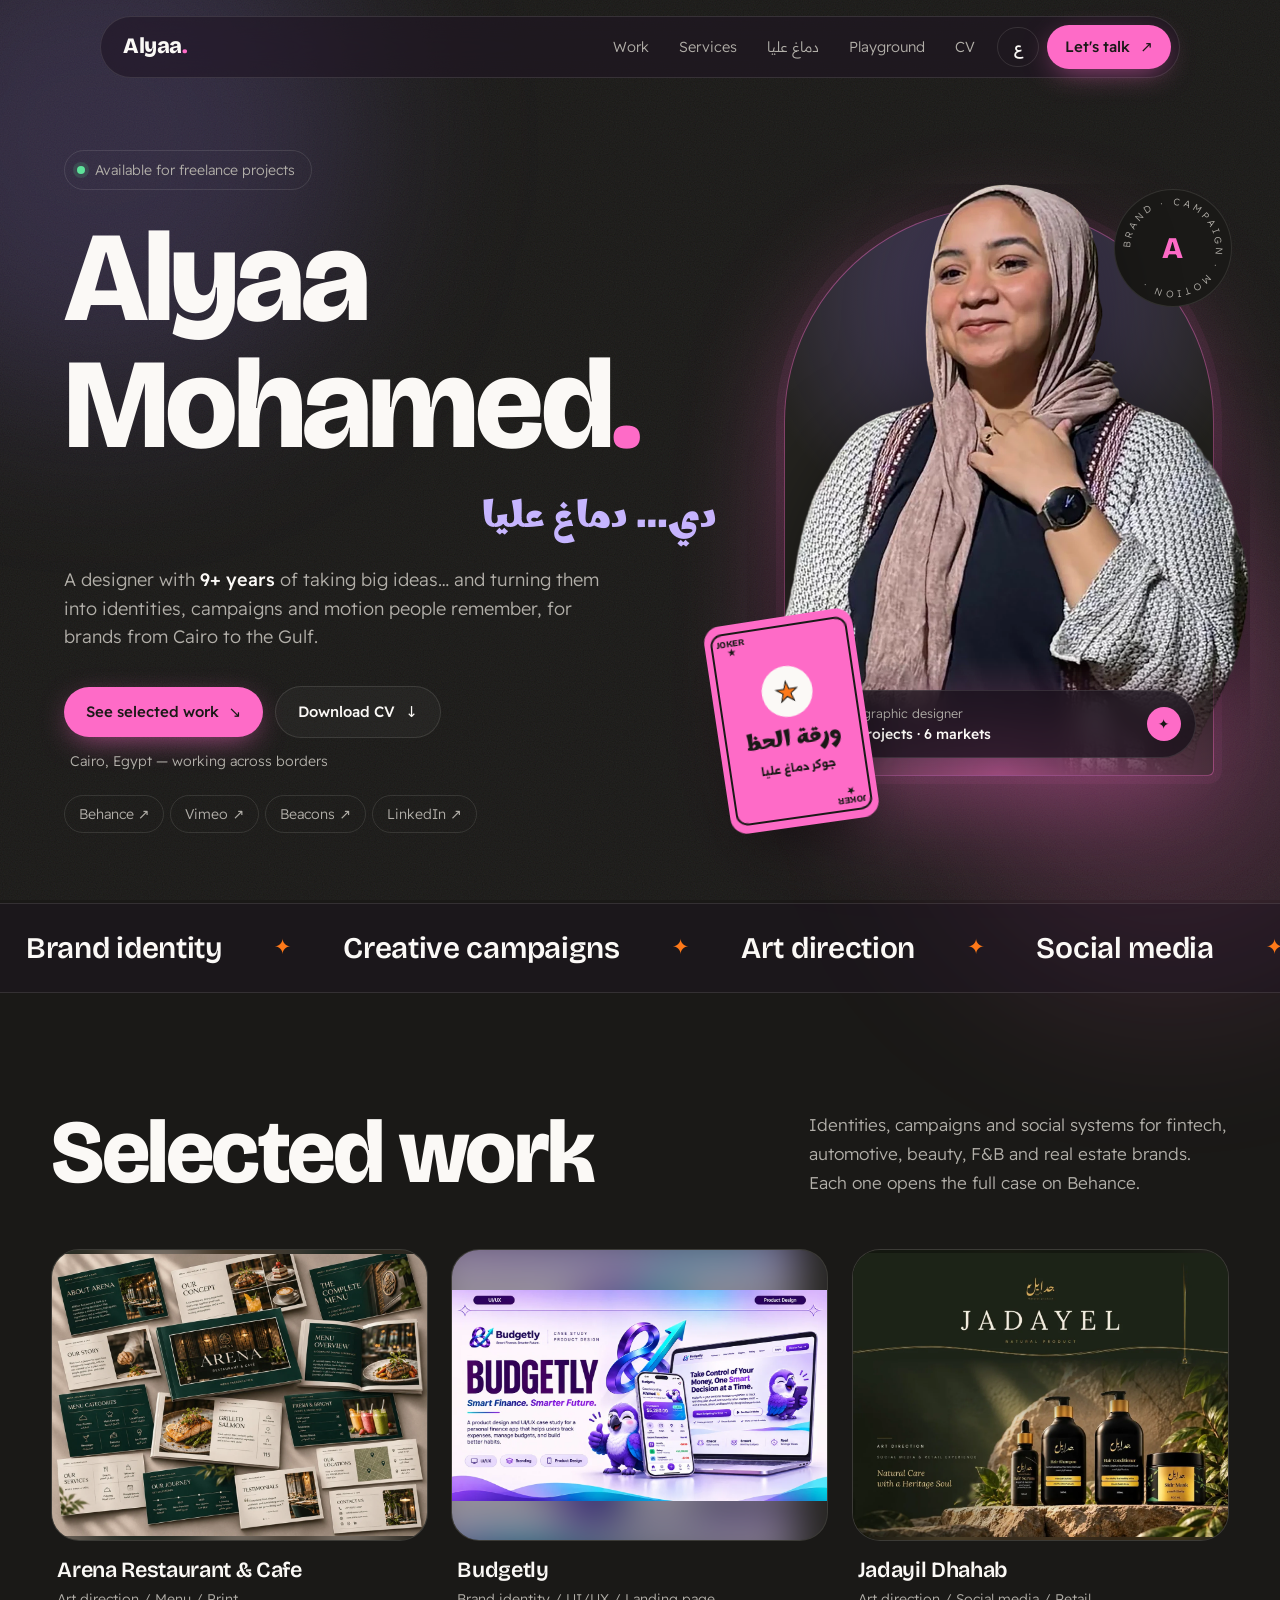
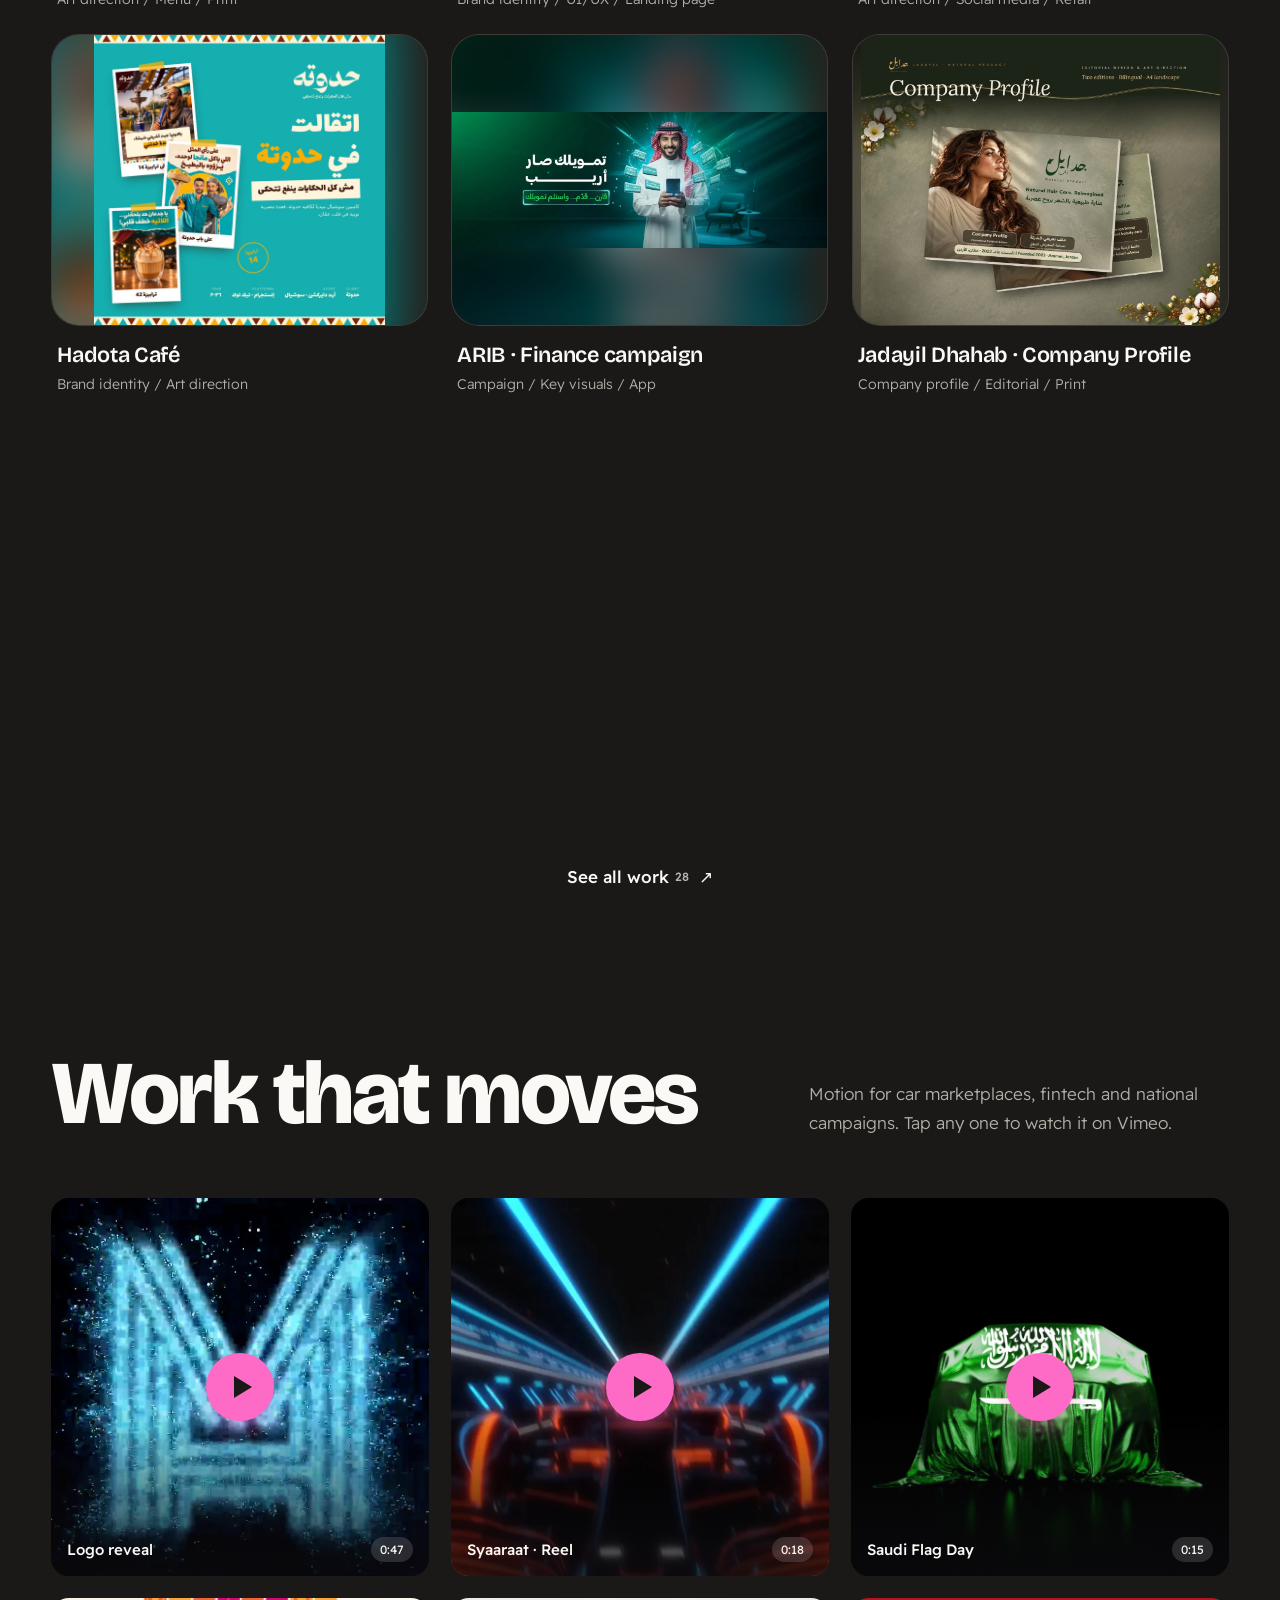
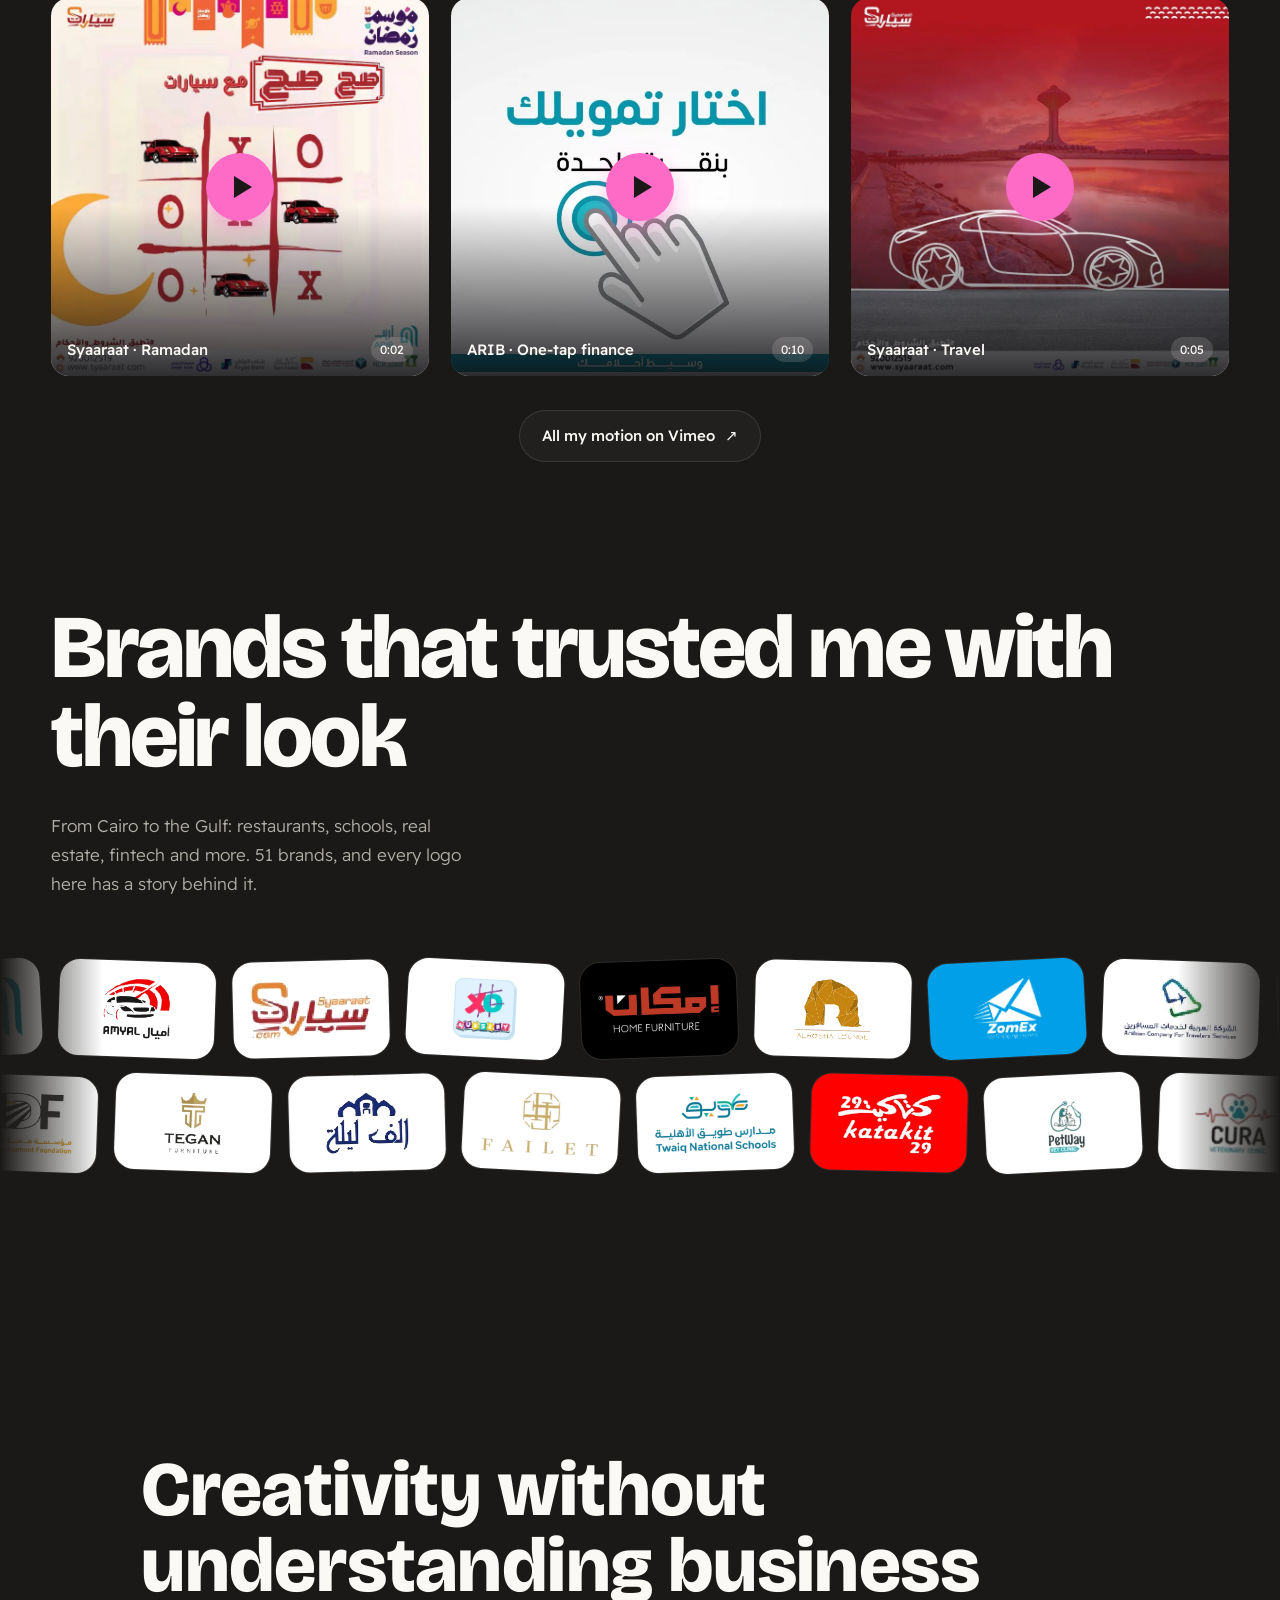
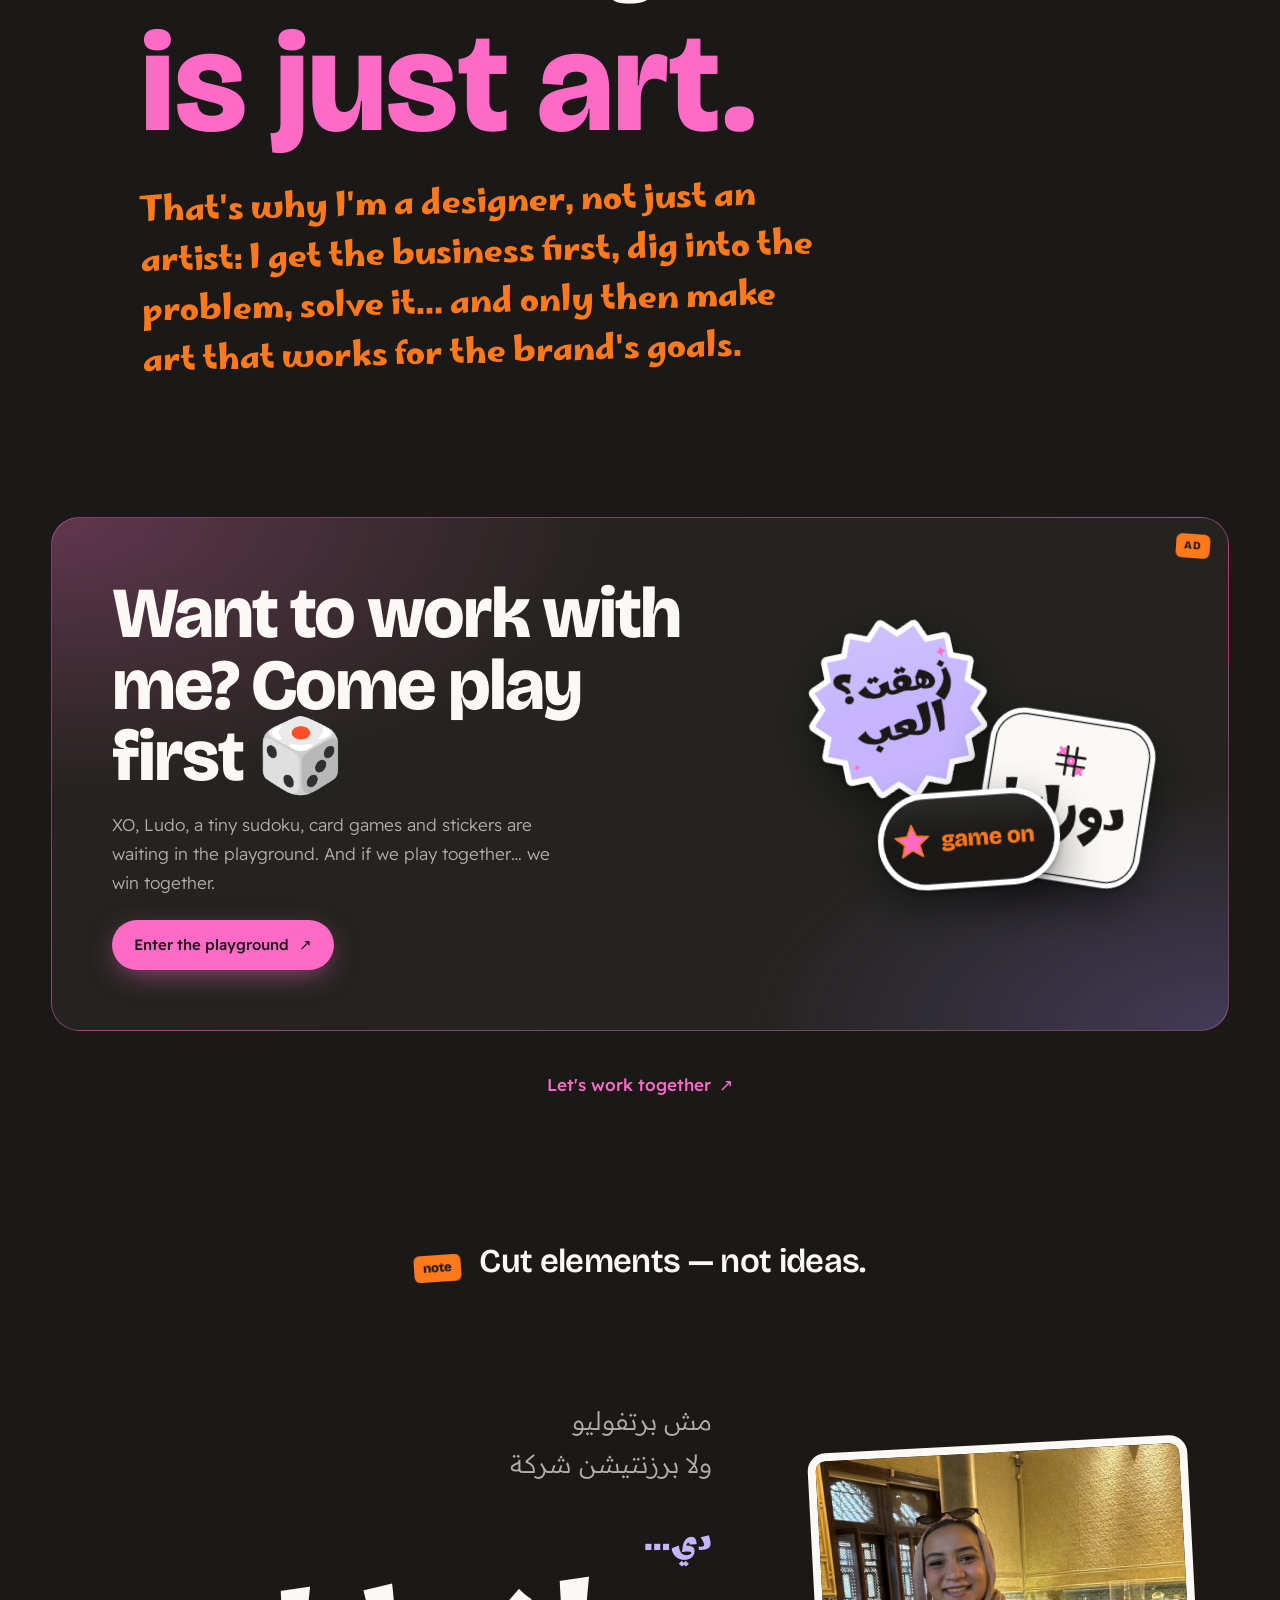
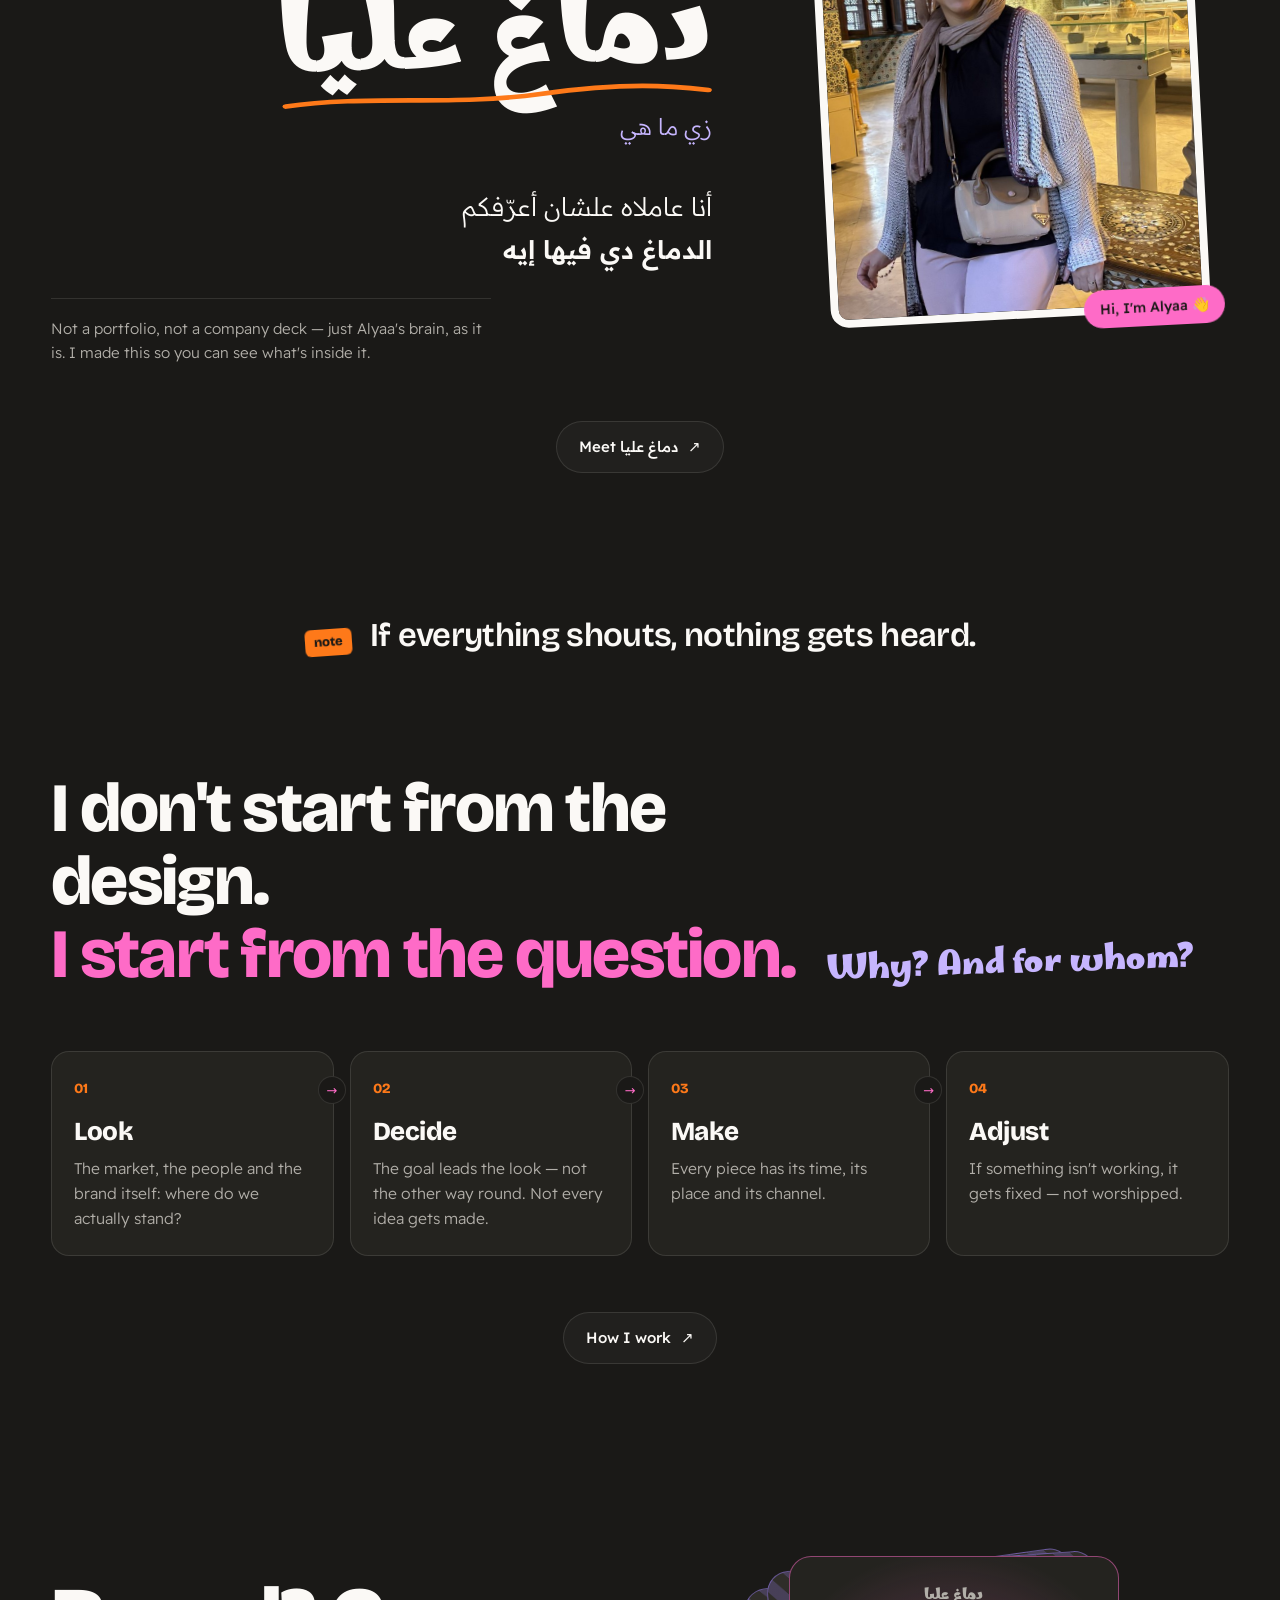
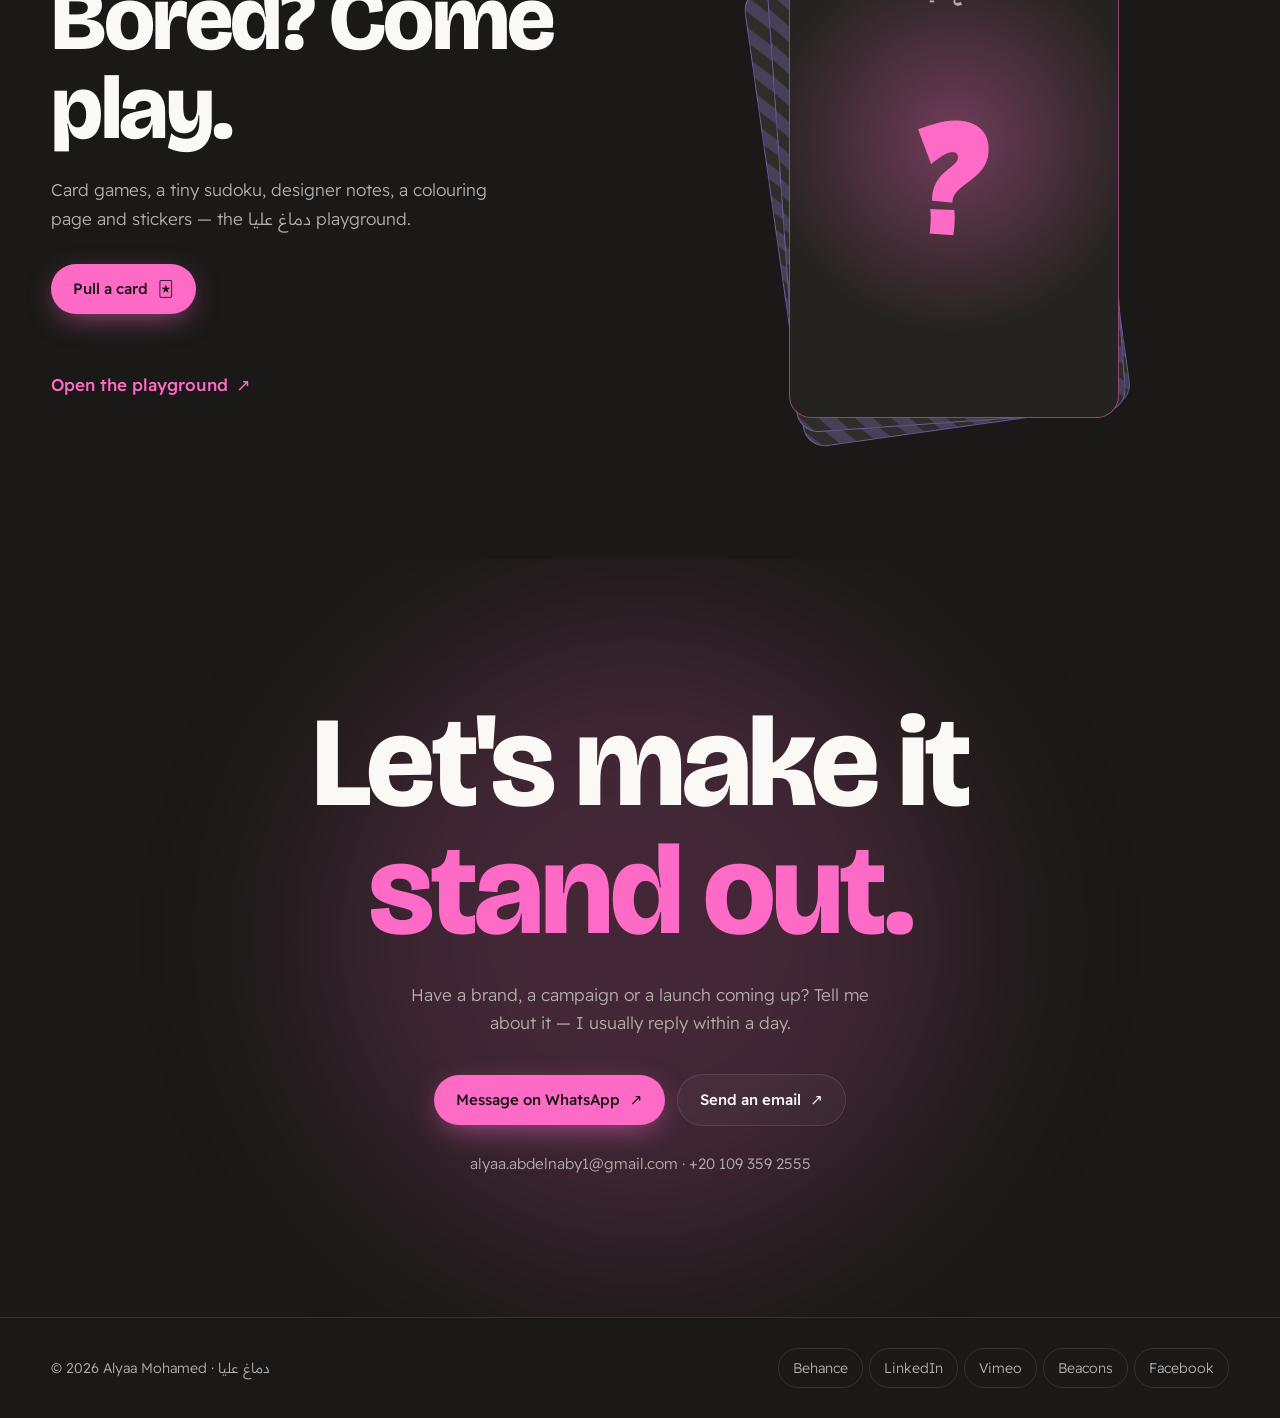
==== index.html @ 3881c2a4 "Contact form works on GitHub Pages: opens the visitor's email app with the message ready Co-Authored" ====
<!DOCTYPE html>
<html lang="en" dir="ltr">
<head>
<meta charset="utf-8">
<meta name="viewport" content="width=device-width, initial-scale=1">
<title>Alyaa Mohamed — Senior Graphic Designer</title>
<meta name="description" content="Alyaa Mohamed — senior graphic designer in Cairo. Brand identities, campaigns, social media and motion for brands across MENA.">
<meta property="og:title" content="Alyaa Mohamed — دماغ عليا">
<meta property="og:description" content="Alyaa Mohamed — senior graphic designer in Cairo. Brand identities, campaigns, social media and motion for brands across MENA.">
<meta property="og:image" content="https://alyaa-mohamed.github.io/Dmaa8_3alyaa/assets/img/og-share.jpg?v=2">
<meta property="og:image:width" content="1200">
<meta property="og:image:height" content="630">
<meta property="og:type" content="website">
<meta property="og:url" content="https://alyaa-mohamed.github.io/Dmaa8_3alyaa/">
<meta name="twitter:card" content="summary_large_image">
<meta name="twitter:image" content="https://alyaa-mohamed.github.io/Dmaa8_3alyaa/assets/img/og-share.jpg?v=2">
<meta name="theme-color" content="#1a1917">
<link rel="icon" href="data:image/svg+xml,%3Csvg xmlns='http://www.w3.org/2000/svg' viewBox='0 0 64 64'%3E%3Crect width='64' height='64' rx='16' fill='%231a1917'/%3E%3Ctext x='32' y='44' text-anchor='middle' font-family='Arial' font-weight='900' font-size='36' fill='%23fe6bc7'%3EA%3C/text%3E%3C/svg%3E">
<link rel="preconnect" href="https://fonts.googleapis.com">
<link rel="preconnect" href="https://fonts.gstatic.com" crossorigin>
<link href="https://fonts.googleapis.com/css2?family=Bricolage+Grotesque:opsz,wght@12..96,400;12..96,600;12..96,800&family=Readex+Pro:wght@300;400;500;600&family=Alexandria:wght@500;700;800&family=Marhey:wght@500;700&display=swap" rel="stylesheet">
<link rel="stylesheet" href="assets/style.css?v=1124g">
</head>
<body class="reveal" data-page="home" data-title="">

<nav class="nav" aria-label="Main">
  <a class="logo" href="index.html">Alyaa<span>.</span></a>
  <div class="nav-links" id="navLinks">
    <a href="work.html" data-nav="work" data-t="nav.work">Work</a>
    <a href="services.html" data-nav="services" data-t="nav.services">Services</a>
    <a href="brain.html" data-nav="brain" data-t="nav.about">دماغ عليا</a>
    <a href="playground.html" data-nav="playground" data-t="nav.play">Playground</a>
    <a href="cv.html" data-nav="cv" data-t="nav.cv">CV</a>
    <a class="nav-mob-cta" href="contact.html" data-t="nav.contact">Contact</a>
  </div>
  <button class="lang" id="lang" aria-label="Switch language">ع</button>
  <a class="btn btn-hot nav-cta" href="contact.html"><span data-t="nav.cta">Let's talk</span> <span class="arrow">↗</span></a>
  <button class="menu-btn" id="menuBtn" aria-expanded="false" aria-controls="navLinks"><span class="sr" data-t="nav.menu">Menu</span><i></i><i></i><i></i></button>
</nav>

<main>
<header class="hero">
  <div class="glow" style="width:520px;height:520px;background:rgba(158,130,254,.18);top:-120px;inset-inline-start:-160px"></div>
  <div class="glow" style="width:460px;height:460px;background:rgba(254,107,199,.16);bottom:-80px;inset-inline-end:-120px"></div>
  <div class="wrap hero-grid">
    <div>
      <div class="status fade"><i></i><span data-t="hero.status">Available for freelance projects</span></div>
      <h1 class="name" aria-label="Alyaa Mohamed">
        <span class="ln"><span id="n1">Alyaa</span></span>
        <span class="ln"><span id="n2">Mohamed<span class="dot">.</span></span></span>
      </h1>
      <p class="tagline-alt fade" dir="auto" data-t="hero.alt">دي… دماغ عليا</p>
      <p class="hero-copy fade" data-t="hero.copy" data-html>Senior graphic designer with <b>9+ years</b> turning ambitious ideas into brand identities, campaigns and motion-led stories for brands across MENA.</p>
      <div class="cta-row fade">
        <a class="btn btn-hot" href="work.html"><span data-t="hero.cta1">See selected work</span> <span class="arrow">↘</span></a>
        <a class="btn btn-ghost" href="assets/Alyaa-Mohamed-CV.pdf" target="_blank" rel="noopener"><span data-t="hero.cv">Download CV</span> <span>↓</span></a>
        <span class="loc" data-t="hero.loc">Cairo, Egypt — working across borders</span>
      </div>
      <div class="hero-links fade">
        <a href="https://www.behance.net/AlyaaMohamed" target="_blank" rel="noopener">Behance ↗</a>
        <a href="https://vimeo.com/user181852872" target="_blank" rel="noopener">Vimeo ↗</a>
        <a href="https://beacons.ai/alyaamohamed" target="_blank" rel="noopener">Beacons ↗</a>
        <a href="https://www.linkedin.com/in/alyaamohamed1/" target="_blank" rel="noopener">LinkedIn ↗</a>
      </div>
    </div>
    <div class="arch-wrap">
      <div class="arch" id="arch"></div>
      <div class="arch-tag static"><span><small id="archTop"></small><b id="archName"></b></span><span class="go">✦</span></div>
      <div class="stamp" aria-hidden="true">
        <svg viewBox="0 0 120 120"><defs><path id="c" d="M60,60 m-44,0 a44,44 0 1,1 88,0 a44,44 0 1,1 -88,0"/></defs>
          <text fill="#b2afa9" font-size="10" font-family="Readex Pro" letter-spacing="3.4"><textPath href="#c">BRAND · CAMPAIGN · MOTION · </textPath></text></svg>
        <em>A</em>
      </div>
    </div>
  </div>
</header>
<div class="marquee" aria-hidden="true"><div class="track" id="track"></div></div>
<section id="work" class="wk-sec">
  <div class="wrap">
    <div class="head wk-head">
      <h2 class="h2" data-t="work.title">Selected work</h2>
      <p class="lede" data-t="work.lede"></p>
    </div>
    <div class="grid wk-grid" id="featured"></div>
    <div class="more-row wk-more"><a class="btn" href="work.html"><span data-t="home.all"></span> <sup class="wk-count"></sup> <span class="arrow">↗</span></a></div>
  </div>
</section>

<section id="motion" class="motion-sec" style="padding-top:0">
  <div class="wrap head">
    <h2 class="h2" data-t="mo.title">Work that moves</h2>
    <p class="lede" data-t="mo.lede"></p>
  </div>
  <div class="wrap"><div class="mo-grid" id="motion-grid"></div>
    <div class="more-row" style="position:static"><a class="btn btn-ghost" id="vimeoAll" href="https://vimeo.com/user181852872" target="_blank" rel="noopener"><span data-t="mo.all"></span> <span class="arrow">↗</span></a></div>
  </div>
</section>

<section id="clients" class="clients" style="padding-top:0">
  <div class="wrap head">
    <h2 class="h2" data-t="cl.title">Brands that trusted me with their look</h2>
    <p class="lede" data-t="cl.lede"></p>
  </div>
  <div class="cl-rows" id="clients-rows"></div>
</section>

<section class="manifesto" aria-labelledby="mf-q">
  <div class="wrap">
    <blockquote class="mf-q" id="mf-q">
      <p class="mf-l1" data-t="mf.l1">Creativity without understanding business</p>
      <p class="mf-l2" data-t="mf.l2">is just art.</p>
    </blockquote>
    <p class="mf-me" data-t="mf.me">And I'm not just an artist. I'm a designer: I understand, I analyze, I solve.</p>
  </div>
</section>

<section id="play-ad" style="padding-top:0">
  <div class="wrap">
    <a class="ad" href="playground.html">
      <div class="ad-copy">
        <h2 class="h2 ad-title" data-t="ad.title"></h2>
        <p class="lede" data-t="ad.copy"></p>
        <div class="cta-row">
          <span class="btn btn-hot"><span data-t="ad.go"></span> <span class="arrow">↗</span></span>
        </div>
      </div>
      <div class="ad-stk" id="adStk" aria-hidden="true"></div>
    </a>
    <div class="ad-work"><a class="link-more" href="contact.html"><span data-t="ad.work"></span> <span class="arrow">↗</span></a></div>
  </div>
</section>

<div class="trick"><div class="wrap"><span class="trick-tag">note</span><p dir="auto" data-t="trick.2">Cut elements — not ideas.</p></div></div>
<section id="about" style="padding-top:0">
  <div class="wrap">
    <div class="brain-intro">
      <div class="poem-wrap">
      <div class="poem" dir="rtl" lang="ar">
        <p class="p-not">مش برتفوليو<br>ولا برزنتيشن شركة</p>
        <p class="p-q">دي…</p>
        <p class="mark">دماغ عليا<svg viewBox="0 0 300 24" preserveAspectRatio="none" aria-hidden="true"><path d="M4 16 C 60 6, 120 22, 180 12 S 270 8, 296 14" fill="none" stroke="#fe7919" stroke-width="5" stroke-linecap="round"/></svg></p>
        <p class="p-after">زي ما هي</p>
        <p class="p-why">أنا عاملاه علشان أعرّفكم<br><b>الدماغ دي فيها إيه</b></p>
      </div>
      <p class="brain-en" lang="en" dir="ltr" data-t="brain.en"></p>
      </div>
      <figure class="frame"><img src="assets/img/alyaa-about.jpg" alt="Alyaa Mohamed at the Museum of Islamic Ceramics, Cairo" width="800" height="1000" loading="lazy"><figcaption data-t="about.cap">Hi, I'm Alyaa 👋</figcaption></figure>
    </div>
  </div>
  <div class="wrap more-row"><a class="btn btn-ghost" href="brain.html"><span data-t="home.brain.cta"></span> <span class="arrow">↗</span></a></div>
</section>
<div class="trick" aria-hidden="false"><div class="wrap"><span class="trick-tag">note</span><p dir="auto" data-t="trick.1">If everything shouts, nothing gets heard.</p></div></div>
<section id="process" style="padding-top:0">
  <div class="wrap">
    <div class="proc-head">
      <p class="proc-big" data-t="proc.big" data-html>I don't start from the design.<br><span>I start from the question.</span></p>
      <p class="proc-q" dir="auto" data-t="proc.q">Why? And for whom?</p>
    </div>
    <ol class="steps" id="steps"></ol>
    <div class="diff" hidden>
      <h3 class="diff-title" data-t="diff.title">What the market sells — and what دماغ عليا brings</h3>
      <div class="diff-grid" id="diff"></div>
      <p class="diff-note" data-t="diff.note">One way of thinking that a whole team can work with — that's where this is heading.</p>
    </div>
  </div>
<div class="wrap more-row"><a class="btn btn-ghost" href="services.html"><span data-t="home.proc.cta"></span> <span class="arrow">↗</span></a></div>
</section>
<section id="game" style="padding-top:clamp(20px,4vw,60px)">
  <div class="wrap game">
    <div>
      <h2 class="h2" data-t="home.play.title"></h2>
      <p class="lede" data-t="home.play.copy">I love card games — so here's one. No right answers. Pull a card, think for a second, and send me what you'd pick.</p>
      <div class="game-ctrl">
        <button class="btn btn-hot" id="draw"><span data-t="game.draw">Pull a card</span> <span aria-hidden="true">🃏</span></button>
        <a class="btn btn-ghost" id="answer" target="_blank" rel="noopener" hidden><span data-t="game.answer">Send me your answer</span> <span class="arrow">↗</span></a>
      </div>
      <p class="game-count" id="gameCount" aria-live="polite"></p>
      <a class="link-more" href="playground.html"><span data-t="home.play.cta"></span> <span class="arrow">↗</span></a>
    </div>
    <div class="deck" id="deck" aria-live="polite">
      <div class="gcard back b3" aria-hidden="true"></div>
      <div class="gcard back b2" aria-hidden="true"></div>
      <button class="gcard flip" id="topCard" aria-label="Pull a card">
        <span class="face front"><span class="mark-sm">دماغ عليا</span><span class="qm">?</span></span>
        <span class="face qface"><span class="qnum" id="qNum"></span><span class="qtext" id="qText"></span><span class="mark-sm">دماغ عليا</span></span>
      </button>
    </div>
  </div>
</section>
<section id="contact" class="contact">
  <div class="glow" style="width:640px;height:640px;background:rgba(254,107,199,.18);left:50%;top:50%;transform:translate(-50%,-50%)"></div>
  <div class="wrap">
    <h2 class="h2" data-t="contact.title" data-html>Let's make it<br><span class="o">stand out.</span></h2>
    <p data-t="contact.copy">Have a brand, a campaign or a launch coming up? Tell me about it — I usually reply within a day.</p>
    <div class="cta-row">
      <a class="btn btn-hot" href="https://wa.me/201093592555" target="_blank" rel="noopener"><span data-t="contact.wa">Message on WhatsApp</span> <span class="arrow">↗</span></a>
      <a class="btn btn-ghost" href="mailto:alyaa.abdelnaby1@gmail.com"><span data-t="contact.mail">Send an email</span> <span class="arrow">↗</span></a>
    </div>
    <a class="mail" href="mailto:alyaa.abdelnaby1@gmail.com">alyaa.abdelnaby1@gmail.com · +20 109 359 2555</a>
  </div>
</section>
</main>

<footer>
  <div class="wrap foot">
    <span>© <span id="yr"></span> Alyaa Mohamed · <span dir="rtl">دماغ عليا</span></span>
    <div class="socials">
      <a href="https://www.behance.net/AlyaaMohamed" target="_blank" rel="noopener">Behance</a>
      <a href="https://www.linkedin.com/in/alyaamohamed1/" target="_blank" rel="noopener">LinkedIn</a>
      <a href="https://vimeo.com/user181852872" target="_blank" rel="noopener">Vimeo</a>
      <a href="https://beacons.ai/alyaamohamed" target="_blank" rel="noopener">Beacons</a>
      <a href="https://www.facebook.com/AlyaaMohamedA" target="_blank" rel="noopener">Facebook</a>
    </div>
  </div>
</footer>

<script src="assets/data.js?v=1124g"></script>
<script src="assets/i18n.js?v=1124g"></script>
<script src="assets/site.js?v=1124g"></script>
<script src="assets/motion.js?v=1124g"></script>
</body>
</html>
---- assets/style.css ----
:root{
  --ink:#1a1917;          /* Alyaa black */
  --ink-2:#24231f;        /* raised surface */
  --ink-3:#2f2d29;
  --paper:#fbf9f6;        /* Alyaa cream */
  --muted:#b2afa9;
  --line:rgba(251,249,246,.11);
  --pink:#fe6bc7;         /* primary */
  --pink-deep:#b2508d;
  --pink-soft:rgba(254,107,199,.16);
  --orange:#fe7919;       /* secondary */
  --purple:#9e82fe;       /* secondary */
  --lilac:#c6b5fe;        /* purple, for text on black */
  --display:"Bricolage Grotesque", "Alexandria", system-ui, sans-serif;
  --body:"Readex Pro", system-ui, sans-serif;
  --r-lg:28px; --r-md:18px; --r-sm:12px;
  --pad:clamp(20px,4vw,56px);
  --max:1280px;
}
html[dir="rtl"]{ --display:"Alexandria", "Readex Pro", system-ui, sans-serif; }
*{box-sizing:border-box;margin:0;padding:0}
html{scroll-behavior:smooth;-webkit-text-size-adjust:100%;overflow-x:clip}
body{background:var(--ink);color:var(--paper);font-family:var(--body);font-weight:300;font-size:17px;line-height:1.6;overflow-x:clip}
header.hero,section,.marquee{overflow-x:clip}
body.locked{overflow:hidden}
img{display:block;max-width:100%}
a{color:inherit;text-decoration:none}
button{font:inherit;color:inherit;background:none;border:0;cursor:pointer}
:focus-visible{outline:2px solid var(--pink);outline-offset:3px;border-radius:6px}
::selection{background:var(--pink);color:var(--ink)}

/* grain + glow atmosphere */
body::before{content:"";position:fixed;inset:0;pointer-events:none;z-index:0;opacity:.07;
  background-image:url("data:image/svg+xml,%3Csvg xmlns='http://www.w3.org/2000/svg' width='160' height='160'%3E%3Cfilter id='n'%3E%3CfeTurbulence type='fractalNoise' baseFrequency='.85' numOctaves='3' stitchTiles='stitch'/%3E%3C/filter%3E%3Crect width='100%25' height='100%25' filter='url(%23n)'/%3E%3C/svg%3E")}
.glow{position:absolute;border-radius:50%;filter:blur(90px);pointer-events:none;z-index:0}

.wrap{max-width:var(--max);margin:0 auto;padding:0 var(--pad);position:relative;z-index:1}
section{position:relative;padding:clamp(80px,11vw,150px) 0}

/* ---------- nav ---------- */
.nav{position:fixed;top:16px;left:50%;transform:translateX(-50%);z-index:50;width:min(calc(100% - 24px),980px);
  display:flex;align-items:center;gap:8px;padding:8px 8px 8px 22px;border-radius:999px;
  background:rgba(31,22,35,.62);backdrop-filter:blur(18px) saturate(1.3);-webkit-backdrop-filter:blur(18px) saturate(1.3);
  border:1px solid var(--line)}
html[dir="rtl"] .nav{padding:8px 22px 8px 8px}
.logo{font-family:"Bricolage Grotesque",sans-serif;font-weight:800;font-size:22px;letter-spacing:-.02em;margin-inline-end:auto}
.logo span{color:var(--pink)}
.nav-links{display:flex;gap:2px}
.nav-links a{padding:9px 14px;border-radius:999px;font-size:14.5px;color:var(--muted);transition:color .2s,background .2s}
.nav-links a:hover{color:var(--paper);background:rgba(251,249,246,.06)}
.lang{width:42px;height:40px;border-radius:999px;border:1px solid var(--line);font-size:15px;font-weight:500}
.lang:hover{border-color:var(--pink);color:var(--pink)}
.btn{display:inline-flex;align-items:center;gap:10px;padding:13px 22px;border-radius:999px;font-weight:500;font-size:15px;
  transition:transform .2s, background .2s, box-shadow .2s, border-color .2s;white-space:nowrap}
.btn-hot{background:var(--pink);color:#1a1917;box-shadow:0 8px 30px -8px rgba(254,107,199,.65)}
.btn-hot:hover{transform:translateY(-2px);box-shadow:0 14px 40px -8px rgba(254,107,199,.8)}
.btn-ghost{border:1px solid var(--line);background:rgba(251,249,246,.03)}
.btn-ghost:hover{border-color:rgba(251,249,246,.35)}
.nav .btn{padding:10px 18px}
.arrow{display:inline-block;transition:transform .2s}
html[dir="rtl"] .arrow{transform:scaleX(-1)}
.btn:hover .arrow{transform:translate(3px,-3px)}
html[dir="rtl"] .btn:hover .arrow{transform:scaleX(-1) translate(3px,-3px)}

/* ---------- hero ---------- */
.hero{position:relative;padding:150px 0 70px;min-height:100svh;display:flex;align-items:center}
.hero-grid{display:grid;grid-template-columns:1.35fr .9fr;gap:clamp(30px,5vw,70px);align-items:center}
.status{display:inline-flex;align-items:center;gap:10px;padding:8px 16px 8px 12px;border-radius:999px;border:1px solid var(--line);font-size:14px;color:var(--muted);margin-bottom:28px}
.status i{width:8px;height:8px;border-radius:50%;background:#5ee39a;box-shadow:0 0 0 4px rgba(94,227,154,.15)}
.name{font-family:"Bricolage Grotesque",sans-serif;font-weight:800;font-size:clamp(60px,10vw,150px);line-height:.86;letter-spacing:-.045em;font-variation-settings:"opsz" 96}
.name .ln{display:block;overflow:hidden;padding-bottom:.04em;white-space:nowrap}
.name .ln>span{display:inline-block}
html[dir="rtl"] .name{font-family:"Alexandria",sans-serif;line-height:1.12;letter-spacing:0;font-size:clamp(64px,10.5vw,156px)}
html[dir="rtl"] .name .ln{padding-bottom:.08em}
.name .dot{color:var(--pink)}
.tagline-alt{font-family:"Marhey",sans-serif;font-weight:700;font-size:clamp(26px,3vw,40px);color:var(--lilac);margin:22px 0 0;line-height:1.3;transform:rotate(-2deg);transform-origin:left}
html[dir="rtl"] .tagline-alt{font-family:"Bricolage Grotesque",sans-serif;font-weight:600;letter-spacing:-.01em;transform:none}
.hero-copy{max-width:540px;color:var(--muted);margin:22px 0 34px;font-size:18px}
.hero-copy b{color:var(--paper);font-weight:500}
.cta-row{display:flex;flex-wrap:wrap;gap:12px;align-items:center}
.cta-row .loc{font-size:14px;color:var(--muted);margin-inline-start:6px}

/* arch window */
.arch-wrap{position:relative;justify-self:center;width:min(100%,430px)}
.arch{position:relative;aspect-ratio:4/5.3;border-radius:999px 999px var(--r-lg) var(--r-lg);overflow:hidden;
  background:var(--ink-2);border:1px solid rgba(254,107,199,.45);
  box-shadow:0 0 0 8px rgba(254,107,199,.06),0 30px 120px -20px rgba(254,107,199,.45)}
.arch img{position:absolute;inset:0;width:100%;height:100%;object-fit:cover;opacity:0;transform:scale(1.06);transition:opacity 1.1s ease, transform 5s ease}
.arch img.on{opacity:1;transform:scale(1)}
.arch.portrait img{object-position:top center}
.arch-tag{position:absolute;bottom:18px;inset-inline-start:18px;inset-inline-end:18px;display:flex;justify-content:space-between;align-items:center;gap:10px;
  padding:12px 14px 12px 18px;border-radius:999px;background:rgba(23,16,26,.72);backdrop-filter:blur(12px);-webkit-backdrop-filter:blur(12px);border:1px solid var(--line);font-size:14px}
.arch-tag b{font-weight:500}
.arch-tag small{color:var(--muted);font-size:12.5px;display:block}
.arch-tag .go{width:34px;height:34px;border-radius:50%;background:var(--pink);color:#1a1917;display:grid;place-items:center;flex:none}
.stamp{direction:ltr;position:absolute;top:-18px;inset-inline-end:-18px;width:118px;height:118px;border-radius:50%;background:var(--ink);border:1px solid var(--line);display:grid;place-items:center}
.stamp svg{width:100%;height:100%;animation:spin 24s linear infinite}
.stamp em{position:absolute;font-style:normal;font-family:"Bricolage Grotesque";font-weight:800;font-size:30px;color:var(--pink)}
@keyframes spin{to{transform:rotate(360deg)}}

/* portrait pop-out */
.arch.p-bg{background:radial-gradient(120% 80% at 50% 100%,rgba(254,107,199,.55),transparent 60%),radial-gradient(90% 70% at 50% 15%,rgba(158,130,254,.35),transparent 65%),var(--ink-2)}
.portrait{position:absolute;left:50%;bottom:0;height:104%;width:auto;max-width:none;transform:translateX(-50%);z-index:2;pointer-events:none;
  -webkit-mask-image:linear-gradient(to bottom,#000 80%,transparent 100%);mask-image:linear-gradient(to bottom,#000 80%,transparent 100%);
  filter:drop-shadow(0 20px 40px rgba(0,0,0,.45))}
.arch-tag.static{cursor:default;z-index:3}
.hero-links{display:flex;flex-wrap:wrap;gap:6px;margin-top:22px}
.hero-links a{font-size:14px;padding:7px 14px;border-radius:999px;border:1px solid var(--line);color:var(--muted);transition:all .2s}
.hero-links a:hover{color:var(--paper);border-color:var(--pink)}

/* about photo */
.frame{position:relative;margin-top:44px;width:min(100%,380px);transform:rotate(-3deg);transition:transform .5s cubic-bezier(.2,.8,.1,1)}
html[dir="rtl"] .frame{transform:rotate(3deg)}
.frame:hover{transform:rotate(0)}
.frame img{width:100%;aspect-ratio:4/5;height:auto;object-fit:cover;border-radius:var(--r-md);border:8px solid var(--paper)}
.frame figcaption{position:absolute;bottom:-14px;inset-inline-end:-14px;background:var(--pink);color:#1a1917;font-weight:500;font-size:14px;padding:8px 16px;border-radius:999px}

/* دماغ عليا */
.brain-intro{display:grid;grid-template-columns:1.2fr .8fr;gap:clamp(30px,6vw,90px);align-items:center}
.poem{font-family:"Readex Pro";font-size:clamp(20px,2.1vw,27px);line-height:1.6;font-weight:300;color:var(--paper);text-align:right}
.poem p{margin-bottom:clamp(18px,2.4vw,30px)}
.poem .p-name{font-weight:500;color:var(--muted);font-size:.8em}
.poem .p-q{font-family:"Marhey";font-weight:700;font-size:1.5em;color:var(--lilac);transform:rotate(-2deg);display:inline-block;margin-bottom:clamp(26px,3.4vw,44px)}
.poem .p-small{font-size:.7em;color:var(--muted);margin-bottom:6px;margin-top:clamp(26px,3.4vw,44px)}
.poem .mark{font-family:"Marhey";font-weight:700;font-size:clamp(64px,9vw,132px);line-height:1.05;color:var(--paper);position:relative;display:inline-block;transform:rotate(-3deg);margin-bottom:10px}
.poem .mark svg{position:absolute;left:0;right:0;bottom:-6px;width:100%;height:22px}
.poem .p-after{font-size:.85em;color:var(--muted);margin-top:14px}
.poem .p-why{margin-top:clamp(26px,3.4vw,44px);font-weight:400;color:var(--paper)}
.poem-en{font-size:.62em;color:var(--muted);text-align:right;margin-top:14px}
.brain-intro .frame{margin-top:0;justify-self:center}
.notes{display:grid;grid-template-columns:repeat(4,1fr);gap:18px;align-items:start}
.note{background:var(--paper);color:#1a1917;border-radius:6px 6px 18px 6px;padding:22px 22px 26px;font-size:16px;line-height:1.55;box-shadow:0 20px 40px -24px rgba(0,0,0,.7);position:relative}
.note:nth-child(4n+1){transform:rotate(-1.6deg)}
.note:nth-child(4n+2){transform:rotate(1.2deg);margin-top:26px}
.note:nth-child(4n+3){transform:rotate(-.8deg)}
.note:nth-child(4n){transform:rotate(1.8deg);margin-top:18px}
.note::before{content:"";position:absolute;top:-10px;left:50%;width:70px;height:20px;transform:translateX(-50%) rotate(-3deg);background:rgba(254,121,25,.6);border-radius:2px}
.note h3{font-family:"Marhey";font-weight:700;font-size:22px;color:var(--pink-deep);margin-bottom:10px;line-height:1.3}
html[dir="ltr"] .note h3{font-family:"Bricolage Grotesque";font-weight:800;letter-spacing:-.02em}
.note p{margin-bottom:8px}
.note p:last-child{margin-bottom:0}
.note.games{background:var(--purple);color:#1a1917}
.note.games h3{color:#1a1917}
.about-strip{display:grid;grid-template-columns:1fr 1fr;gap:clamp(30px,6vw,90px);margin-top:clamp(60px,8vw,100px);align-items:start}
.about-strip .stats{margin-top:0}
.about-p{color:var(--muted)}

/* card game */
.game{display:grid;grid-template-columns:1fr 1fr;gap:clamp(30px,6vw,90px);align-items:center}
.game .lede{margin:22px 0 30px;max-width:440px}
.game-ctrl{display:flex;flex-wrap:wrap;gap:12px}
.game-count{margin-top:16px;color:var(--muted);font-size:14px;min-height:1.4em}
.deck{position:relative;width:min(100%,330px);aspect-ratio:5/7;justify-self:center;perspective:1400px}
.gcard{position:absolute;inset:0;border-radius:22px}
.gcard.back{background:repeating-linear-gradient(45deg,rgba(158,130,254,.22) 0 12px,transparent 12px 24px),var(--ink-3);border:1px solid rgba(158,130,254,.45)}
.gcard.b3{transform:rotate(-8deg) translate(-18px,8px)}
.gcard.b2{transform:rotate(-4deg) translate(-8px,4px)}
.flip{transform-style:preserve-3d;transition:transform .7s cubic-bezier(.2,.8,.1,1);cursor:pointer}
.flip.turned{transform:rotateY(180deg)}
.flip.out{transform:translateX(130%) rotate(18deg);opacity:0;transition:transform .45s ease-in,opacity .45s}
html[dir="rtl"] .flip.out{transform:translateX(-130%) rotate(-18deg)}
.face{position:absolute;inset:0;border-radius:22px;backface-visibility:hidden;-webkit-backface-visibility:hidden;display:flex;flex-direction:column;justify-content:space-between;align-items:center;padding:26px;text-align:center}
.face.front{background:radial-gradient(circle at 50% 40%,rgba(254,107,199,.35),transparent 60%),var(--ink-2);border:1px solid rgba(254,107,199,.5)}
.face.front .qm{font-family:"Marhey";font-weight:700;font-size:150px;line-height:1;color:var(--pink);margin:auto}
.face.qface{background:var(--paper);color:#1a1917;transform:rotateY(180deg);border:1px solid var(--paper)}
.qnum{font-family:"Bricolage Grotesque";font-weight:800;color:var(--orange);font-size:15px;align-self:flex-start}
.qtext{font-family:"Marhey";font-weight:700;font-size:clamp(22px,2.3vw,28px);line-height:1.45;margin:auto 0}
html[dir="ltr"] .qtext{font-family:"Bricolage Grotesque";font-weight:600;letter-spacing:-.015em;line-height:1.25}
.mark-sm{font-family:"Marhey";font-weight:700;font-size:16px;color:var(--muted)}
.face.qface .mark-sm{color:var(--pink-deep)}

/* process */
.proc-head{display:grid;grid-template-columns:1.3fr .7fr;gap:30px;align-items:end;margin-bottom:clamp(36px,5vw,60px)}
.proc-big{font-family:var(--display);font-weight:800;font-size:clamp(36px,5.4vw,78px);line-height:1;letter-spacing:-.035em}
html[dir="rtl"] .proc-big{letter-spacing:0;line-height:1.25}
.proc-big span{color:var(--pink)}
.proc-q{font-family:"Marhey";font-weight:700;font-size:clamp(24px,2.6vw,36px);color:var(--lilac);transform:rotate(-2deg)}
.steps{list-style:none;display:grid;grid-template-columns:repeat(4,1fr);gap:16px;counter-reset:st}
.steps li{position:relative;padding:26px 22px 24px;border-radius:var(--r-md);background:var(--ink-2);border:1px solid var(--line)}
.steps li::before{counter-increment:st;content:"0" counter(st);font-family:"Bricolage Grotesque";font-weight:800;font-size:14px;color:var(--orange);display:block;margin-bottom:14px}
.steps h3{font-family:"Marhey";font-weight:700;font-size:26px;line-height:1.3;margin-bottom:8px}
html[dir="ltr"] .steps h3{font-family:"Bricolage Grotesque";font-weight:800;letter-spacing:-.02em}
.steps p{color:var(--muted);font-size:15.5px}
.steps li:not(:last-child)::after{content:"→";position:absolute;top:24px;inset-inline-end:-13px;width:26px;height:26px;border-radius:50%;background:var(--ink);border:1px solid var(--line);display:grid;place-items:center;font-size:13px;color:var(--pink);z-index:1}
html[dir="rtl"] .steps li:not(:last-child)::after{content:"←"}
.diff{margin-top:clamp(50px,7vw,80px);padding:clamp(24px,4vw,44px);border-radius:var(--r-lg);border:1px solid rgba(254,107,199,.3);background:linear-gradient(135deg,rgba(254,107,199,.10),rgba(158,130,254,.06) 60%,transparent)}
.diff-title{font-family:var(--display);font-weight:600;font-size:clamp(20px,2vw,26px);margin-bottom:22px}
.diff-grid{display:grid;grid-template-columns:1fr 1fr;border-top:1px solid var(--line)}
.diff-grid div{padding:14px 4px;border-bottom:1px solid var(--line);font-size:16.5px}
.diff-grid .h{font-size:13.5px;color:var(--muted);padding-top:12px}
.diff-grid .m{color:var(--muted);text-decoration:line-through;text-decoration-color:rgba(251,249,246,.25)}
.diff-grid .b{color:var(--paper);font-weight:500}
.diff-grid .b::before{content:"✦ ";color:var(--pink)}
.diff-note{margin-top:20px;color:var(--muted);font-size:15px}
.extra{margin-top:26px;display:flex;flex-wrap:wrap;gap:8px;align-items:center}
.extra h4{font-weight:400;color:var(--muted);font-size:15px;margin-inline-end:10px}
.extra span{padding:9px 16px;border-radius:999px;border:1px dashed rgba(158,130,254,.5);font-size:14.5px;color:var(--lilac)}
/* designer notes between sections */
.trick{position:relative;z-index:1;padding:0 0 clamp(70px,9vw,120px)}
.trick .wrap{display:flex;align-items:baseline;gap:18px;justify-content:center;text-align:center}
.trick-tag{font-family:"Bricolage Grotesque";font-weight:800;font-size:13px;color:#1a1917;background:var(--orange);border-radius:6px;padding:3px 9px;transform:rotate(-4deg)}
.trick p{font-family:"Marhey";font-weight:700;font-size:clamp(22px,2.6vw,34px);color:var(--paper);line-height:1.35}
html[dir="ltr"] .trick p{font-family:"Bricolage Grotesque";font-weight:600;letter-spacing:-.02em}

/* brands wall */
.brands{display:flex;flex-wrap:wrap;gap:4px 34px;align-items:baseline}
.brands span{font-family:var(--display);font-weight:600;font-size:clamp(26px,3.6vw,52px);letter-spacing:-.03em;line-height:1.25;color:rgba(251,249,246,.38);transition:color .25s}
html[dir="rtl"] .brands span{letter-spacing:0}
.brands span:hover{color:var(--paper)}
.brands span.team{color:var(--paper)}
.brands-note{margin-top:26px;color:var(--muted);font-size:15px;display:flex;align-items:center;gap:10px}
.brands-note i{width:10px;height:10px;border-radius:50%;background:var(--paper)}

/* CV block */
.cv{display:grid;grid-template-columns:1.1fr .9fr;gap:clamp(30px,6vw,90px);align-items:center;padding:clamp(28px,5vw,64px);border-radius:var(--r-lg);
  background:linear-gradient(135deg,rgba(254,107,199,.16),rgba(158,130,254,.10) 60%,transparent),var(--ink-2);border:1px solid rgba(254,107,199,.3)}
.cv .h2{font-size:clamp(40px,5.2vw,76px)}
.cv p{color:var(--muted);margin:20px 0 26px;max-width:460px}
.cv ul{list-style:none;display:grid;gap:10px;margin-bottom:30px}
.cv li{display:flex;gap:12px;align-items:baseline}
.cv li b{font-family:"Bricolage Grotesque";font-weight:800;font-size:28px;letter-spacing:-.03em;min-width:78px;color:var(--pink)}
.cv li span{color:var(--paper)}
.paper{position:relative;justify-self:center;width:min(100%,360px)}
.paper img{width:100%;border-radius:10px;box-shadow:0 40px 80px -30px rgba(0,0,0,.7);transform:rotate(4deg);transition:transform .5s cubic-bezier(.2,.8,.1,1);position:relative;z-index:2}
.paper::before{content:"";position:absolute;inset:0;border-radius:10px;background:var(--paper);opacity:.14;transform:rotate(-5deg) translate(-14px,10px)}
.cv:hover .paper img{transform:rotate(0) translateY(-6px)}
.job ul{list-style:none;margin-top:10px;display:grid;gap:4px}
.job li{font-size:14.5px;color:var(--muted);padding-inline-start:16px;position:relative}
.job li::before{content:"";position:absolute;inset-inline-start:0;top:.7em;width:6px;height:1px;background:var(--pink)}
.job .tagline{font-size:13.5px;color:var(--lilac);margin-top:2px}
.course.edu{border-color:rgba(158,130,254,.35)}
.course.edu p{color:var(--lilac)}

/* hero entrance — the one orchestrated moment */
.reveal .name .ln>span{transform:translateY(105%)}
.reveal .fade{opacity:0;transform:translateY(14px)}
.reveal .arch-wrap{opacity:0;transform:scale(.96)}
.loaded .name .ln>span{transform:none;transition:transform 1s cubic-bezier(.2,.8,.1,1)}
.loaded .name .ln:nth-child(2)>span{transition-delay:.09s}
.loaded .fade{opacity:1;transform:none;transition:opacity .8s .35s, transform .8s .35s}
.loaded .arch-wrap{opacity:1;transform:none;transition:opacity 1.2s .2s, transform 1.2s .2s cubic-bezier(.2,.8,.1,1)}

/* ---------- marquee ---------- */
.marquee{border-block:1px solid var(--line);overflow:hidden;padding:20px 0;position:relative;z-index:1;background:rgba(31,22,35,.4)}
.track{display:flex;width:max-content;animation:slide 38s linear infinite}
html[dir="rtl"] .track{animation-name:slide-rtl}
.track span{font-family:var(--display);font-weight:600;font-size:clamp(20px,2.4vw,30px);letter-spacing:-.01em;padding:0 26px;display:flex;align-items:center;gap:52px;white-space:nowrap}
.track span::after{content:"✦";color:var(--orange);font-size:.7em}
@keyframes slide{to{transform:translateX(-50%)}}
@keyframes slide-rtl{to{transform:translateX(50%)}}

/* ---------- headings ---------- */
.head{display:flex;justify-content:space-between;align-items:end;gap:30px;flex-wrap:wrap;margin-bottom:clamp(36px,5vw,60px)}
.h2{font-family:var(--display);font-weight:800;font-size:clamp(44px,7vw,104px);line-height:.92;letter-spacing:-.04em}
html[dir="rtl"] .h2{letter-spacing:0;line-height:1.1;font-size:clamp(40px,6vw,86px)}
.lede{max-width:420px;color:var(--muted)}

/* ---------- work ---------- */
.filters{display:flex;flex-wrap:wrap;gap:8px;margin-bottom:34px}
.chip{padding:10px 18px;border-radius:999px;border:1px solid var(--line);font-size:14.5px;color:var(--muted);transition:all .2s}
.chip:hover{color:var(--paper);border-color:rgba(251,249,246,.3)}
.chip[aria-pressed="true"]{background:var(--paper);color:var(--ink);border-color:var(--paper);font-weight:500}
.chip sup{font-size:11px;margin-inline-start:4px;opacity:.7}
.grid{display:grid;grid-template-columns:repeat(6,1fr);gap:clamp(14px,1.8vw,24px)}
.card{grid-column:span 2;position:relative;text-align:start;display:block;align-self:start}
.card.big{grid-column:span 3}
.card .img{position:relative;border-radius:var(--r-lg);overflow:hidden;aspect-ratio:4/3.1;background:var(--ink-2);border:1px solid var(--line)}
.card.big .img{aspect-ratio:4/3}
.card img{width:100%;height:100%;object-fit:cover;transition:transform .7s cubic-bezier(.2,.8,.1,1)}
.card:hover img{transform:scale(1.045)}
.card .badge{position:absolute;top:14px;inset-inline-end:14px;width:46px;height:46px;border-radius:50%;background:var(--pink);color:#1a1917;display:grid;place-items:center;font-size:18px;
  transform:scale(.6) rotate(-45deg);opacity:0;transition:all .35s cubic-bezier(.2,.8,.1,1)}
.card:hover .badge,.card:focus-visible .badge{transform:none;opacity:1}
.card .meta{display:flex;flex-direction:column;align-items:flex-start;gap:4px;padding:16px 6px 0}
.card h3{font-family:var(--display);font-weight:600;font-size:clamp(19px,1.7vw,23px);letter-spacing:-.015em;line-height:1.25}
html[dir="rtl"] .card h3{letter-spacing:0}
.card p{font-size:14px;color:var(--muted);white-space:nowrap}
.card.hide{display:none}

/* ---------- services ---------- */
.svc{border-top:1px solid var(--line)}
.svc-row{display:grid;grid-template-columns:1fr 1.1fr 40px;gap:30px;align-items:center;padding:30px 4px;border-bottom:1px solid var(--line);transition:padding .3s, background .3s}
.svc-row h3{font-family:var(--display);font-weight:600;font-size:clamp(26px,3.4vw,46px);letter-spacing:-.03em;line-height:1.05;transition:color .3s}
html[dir="rtl"] .svc-row h3{letter-spacing:0}
.svc-row p{color:var(--muted);max-width:460px}
.svc-row .plus{font-size:26px;color:var(--muted);transition:transform .3s,color .3s;justify-self:end}
.svc-row:hover{padding-inline:22px;background:linear-gradient(90deg,var(--pink-soft),transparent 70%)}
html[dir="rtl"] .svc-row:hover{background:linear-gradient(270deg,var(--pink-soft),transparent 70%)}
.svc-row:hover h3{color:var(--pink)}
.svc-row:hover .plus{transform:rotate(90deg);color:var(--pink)}
.sectors{margin-top:56px;display:flex;flex-wrap:wrap;align-items:center;gap:10px}
.sectors h4{font-weight:400;color:var(--muted);font-size:15px;margin-inline-end:10px}
.sector{padding:10px 18px;border-radius:999px;background:var(--ink-2);border:1px solid var(--line);font-size:15px}

/* ---------- about ---------- */
.about-grid{display:grid;grid-template-columns:1fr 1fr;gap:clamp(30px,6vw,90px);align-items:start}
.big-quote{font-family:var(--display);font-weight:600;font-size:clamp(28px,3.4vw,46px);line-height:1.15;letter-spacing:-.025em}
html[dir="rtl"] .big-quote{letter-spacing:0;line-height:1.45}
.big-quote span{color:var(--pink)}
.about-body p{color:var(--muted);margin-bottom:18px}
.stats{display:grid;grid-template-columns:repeat(3,1fr);gap:14px;margin-top:40px}
.stat{padding:22px;border-radius:var(--r-md);background:var(--ink-2);border:1px solid var(--line)}
.stat b{display:block;font-family:"Bricolage Grotesque";font-weight:800;font-size:clamp(34px,4vw,52px);line-height:1;letter-spacing:-.04em;color:var(--paper)}
.stat span{font-size:14px;color:var(--muted)}
.markets{display:flex;flex-wrap:wrap;gap:8px;margin-top:22px}
.markets span{font-size:14px;padding:7px 14px;border-radius:999px;border:1px solid var(--line);color:var(--muted)}

/* ---------- experience ---------- */
.xp{display:grid;grid-template-columns:.8fr 1.6fr;gap:clamp(30px,6vw,90px)}
.xp-side{position:sticky;top:110px;align-self:start}
.xp-side p{color:var(--muted);margin:20px 0 28px;max-width:340px}
.job{display:grid;grid-template-columns:52px 1fr auto;gap:18px;padding:26px 0;border-bottom:1px solid var(--line);align-items:baseline}
.job:first-child{border-top:1px solid var(--line)}
.job .n{font-family:"Bricolage Grotesque";font-weight:600;color:var(--orange);font-size:15px}
.job h3{font-family:var(--display);font-weight:600;font-size:clamp(22px,2.3vw,30px);letter-spacing:-.02em;line-height:1.15}
html[dir="rtl"] .job h3{letter-spacing:0}
.job p{color:var(--muted);font-size:15px;margin-top:4px}
.job time{font-size:14px;color:var(--muted);white-space:nowrap}
.job.now time{color:var(--paper)}

/* ---------- learning + tools ---------- */
.learn{display:grid;grid-template-columns:repeat(3,1fr);gap:14px}
.course{padding:24px;border-radius:var(--r-md);border:1px solid var(--line);background:linear-gradient(160deg,var(--ink-2),transparent);min-height:128px;display:flex;flex-direction:column;justify-content:space-between;gap:16px}
.course h3{font-weight:500;font-size:17.5px;line-height:1.35}
.course p{font-size:14px;color:var(--muted)}
.course.dip{border-color:rgba(254,121,25,.45)}
.course.dip p{color:var(--orange)}
.tools{margin-top:56px;display:grid;grid-template-columns:auto 1fr;gap:20px 40px;align-items:center}
.tools h4{font-weight:400;color:var(--muted);font-size:15px}
.tool-list{display:flex;flex-wrap:wrap;gap:8px}
.tool-list span{padding:9px 16px;border-radius:999px;background:var(--ink-2);border:1px solid var(--line);font-size:14.5px}
.tool-list.ai span{background:transparent;border-style:dashed;color:var(--muted)}

/* ---------- contact ---------- */
.contact{text-align:center;overflow:hidden}
.contact .h2{font-size:clamp(54px,10vw,150px)}
.contact .h2 .o{color:var(--pink)}
.contact p{color:var(--muted);max-width:480px;margin:26px auto 38px}
.contact .cta-row{justify-content:center}
.mail{display:block;margin-top:26px;color:var(--muted);font-size:15px}
.mail:hover{color:var(--paper)}
footer{border-top:1px solid var(--line);padding:30px 0;position:relative;z-index:1}
.foot{display:flex;flex-wrap:wrap;gap:18px;justify-content:space-between;align-items:center;font-size:14px;color:var(--muted)}
.socials{display:flex;flex-wrap:wrap;gap:6px}
.socials a{padding:8px 14px;border-radius:999px;border:1px solid var(--line)}
.socials a:hover{color:var(--paper);border-color:var(--pink)}

/* ---------- case study overlay ---------- */
.cs{position:fixed;inset:0;z-index:80;background:var(--ink);overflow-y:auto;opacity:0;visibility:hidden;transform:translateY(24px);transition:opacity .45s, transform .45s cubic-bezier(.2,.8,.1,1), visibility 0s .45s}
.cs.open{opacity:1;visibility:visible;transform:none;transition:opacity .45s, transform .45s cubic-bezier(.2,.8,.1,1)}
.cs-bar{position:sticky;top:0;z-index:2;display:flex;justify-content:space-between;align-items:center;padding:14px var(--pad);background:rgba(23,16,26,.8);backdrop-filter:blur(16px);-webkit-backdrop-filter:blur(16px);border-bottom:1px solid var(--line)}
.cs-bar .count{font-size:14px;color:var(--muted)}
.close{display:inline-flex;align-items:center;gap:8px;padding:10px 18px;border-radius:999px;border:1px solid var(--line);font-size:14.5px}
.close:hover{border-color:var(--pink);color:var(--pink)}
.cs-head{max-width:var(--max);margin:0 auto;padding:clamp(40px,6vw,80px) var(--pad) 40px;display:grid;grid-template-columns:1.4fr 1fr;gap:40px;align-items:end}
.cs-head h2{font-family:var(--display);font-weight:800;font-size:clamp(40px,6.5vw,96px);line-height:.95;letter-spacing:-.04em}
html[dir="rtl"] .cs-head h2{letter-spacing:0;line-height:1.15}
.cs-head .alt{font-family:"Alexandria";color:var(--lilac);font-size:clamp(18px,2vw,24px);margin-top:14px}
html[dir="rtl"] .cs-head .alt{font-family:"Bricolage Grotesque";font-weight:600}
.cs-info p{color:var(--muted);margin-bottom:22px}
.cs-info dl{display:grid;grid-template-columns:auto 1fr;gap:10px 22px;font-size:15px;margin-bottom:26px}
.cs-info dt{color:var(--muted)}
.cs-gallery{max-width:1140px;margin:0 auto;padding:0 var(--pad) 40px;display:grid;gap:14px}
.cs-gallery img{width:100%;border-radius:var(--r-md);background:var(--ink-2);min-height:200px}
.cs-gallery img.ok{min-height:0}
.cs-next{max-width:var(--max);margin:30px auto 0;padding:60px var(--pad) 90px;border-top:1px solid var(--line);display:flex;justify-content:space-between;align-items:center;gap:30px;flex-wrap:wrap}
.cs-next small{color:var(--muted);display:block;margin-bottom:6px;font-size:14px}
.cs-next h3{font-family:var(--display);font-weight:800;font-size:clamp(30px,5vw,64px);letter-spacing:-.035em;line-height:1}
html[dir="rtl"] .cs-next h3{letter-spacing:0;line-height:1.2}
.cs-next button{text-align:start}
.cs-next button:hover h3{color:var(--pink)}
.cs-next .thumb{width:min(320px,100%);aspect-ratio:4/3;border-radius:var(--r-md);overflow:hidden}
.cs-next .thumb img{width:100%;height:100%;object-fit:cover}

/* ---------- responsive ---------- */
@media (max-width:980px){
  .proc-head{grid-template-columns:1fr}
  .steps{grid-template-columns:1fr 1fr}
  .steps li:nth-child(2)::after{display:none}
  .brain-intro,.about-strip,.game{grid-template-columns:1fr}
  .notes{grid-template-columns:1fr 1fr}
  .cv{grid-template-columns:1fr}
  .nav-links{display:none}
  .hero{padding-top:120px}
  .hero-grid{grid-template-columns:1fr}
  .arch-wrap{width:min(100%,380px)}
  .card,.card.big{grid-column:span 3}
  .about-grid,.xp,.cs-head{grid-template-columns:1fr}
  .xp-side{position:static}
  .learn{grid-template-columns:1fr 1fr}
  .svc-row{grid-template-columns:1fr 40px}
  .svc-row p{grid-column:1/2;grid-row:2}
  .svc-row .plus{grid-row:1;grid-column:2}
}
@media (max-width:620px){
  body{font-size:16px}
  .nav .btn{display:none}
  .grid{grid-template-columns:1fr 1fr;gap:12px}
  .card{grid-column:span 1}
  .card.big{grid-column:1/-1}
  .card .img,.card.big .img{border-radius:16px;aspect-ratio:1/1}
  .card.big .img{aspect-ratio:4/3}
  .card .meta{flex-direction:column;gap:2px;padding:10px 2px 0}
  .card h3{font-size:15.5px}
  .card p{font-size:12.5px;white-space:normal}
  .card .badge{width:36px;height:36px;opacity:1;transform:none;top:10px;inset-inline-end:10px;font-size:14px}
  .cv{grid-template-columns:1fr}
  .steps{grid-template-columns:1fr}
  .steps li::after{display:none}
  .diff-grid div{font-size:15px}
  .trick .wrap{flex-direction:column;align-items:center;gap:10px}
  .notes{display:flex;overflow-x:auto;scroll-snap-type:x mandatory;gap:14px;padding:18px var(--pad) 28px;margin-inline:calc(var(--pad) * -1)}
  .note{flex:0 0 80%;scroll-snap-align:center;margin-top:0!important}
  .poem{font-size:19px}
  .learn{grid-template-columns:1fr}
  .stats{grid-template-columns:1fr 1fr 1fr;gap:8px}
  .stat{padding:16px}
  .job{grid-template-columns:36px 1fr}
  .job time{grid-column:2}
  .tools{grid-template-columns:1fr}
  .stamp{width:92px;height:92px;top:-12px;inset-inline-end:-6px}
  .cs-next .thumb{display:none}
}
@media (prefers-reduced-motion:reduce){
  *,*::before,*::after{animation:none!important;transition:none!important;scroll-behavior:auto!important}
  .reveal .name .ln>span,.reveal .fade,.reveal .arch-wrap{transform:none;opacity:1}
}

/* ================= multi-page additions ================= */
.nav{width:min(calc(100% - 24px),1080px)}
.nav-links a[aria-current="page"]{color:var(--paper);background:rgba(251,249,246,.08)}
.nav-mob-cta,.menu-btn{display:none}
.sr{position:absolute;width:1px;height:1px;overflow:hidden;clip:rect(0 0 0 0)}
.menu-btn{width:42px;height:40px;border-radius:999px;border:1px solid var(--line);position:relative}
.menu-btn i{position:absolute;left:12px;right:12px;height:2px;background:var(--paper);border-radius:2px;transition:transform .25s,top .25s}
.menu-btn i:nth-of-type(1){top:15px}.menu-btn i:nth-of-type(2){top:23px}
.nav.open .menu-btn i:nth-of-type(1){top:19px;transform:rotate(45deg)}
.nav.open .menu-btn i:nth-of-type(2){top:19px;transform:rotate(-45deg)}
@media (max-width:980px){
  .menu-btn{display:block}
  .nav .nav-cta{display:none}
  .nav{flex-wrap:wrap}
  .nav-links{display:none;order:9;width:100%;flex-direction:column;padding:10px 4px 6px;gap:2px}
  .nav.open{border-radius:26px;background:rgba(26,25,23,.97)}
  .nav.open .nav-links{display:flex}
  .nav-links a{font-size:17px;padding:12px 14px}
  .nav-mob-cta{display:block;color:var(--pink)!important}
}
.page-head{position:relative;padding:150px 0 clamp(40px,6vw,70px);overflow-x:clip}
.page-head .wrap{position:relative;z-index:1}
.h1{font-family:var(--display);font-weight:800;font-size:clamp(52px,9vw,140px);line-height:.9;letter-spacing:-.045em}
html[dir="rtl"] .h1{letter-spacing:0;line-height:1.15;font-size:clamp(46px,7.5vw,112px)}
.page-lede{margin-top:24px;max-width:560px;font-size:18px}
.page-pad{height:130px}.page-pad.sm{height:70px}
#services .h1,#experience .h1{font-size:clamp(46px,7vw,104px)}
.more-row{display:flex;justify-content:center;margin-top:clamp(36px,5vw,56px)}
.link-more{display:inline-flex;gap:8px;margin-top:22px;color:var(--pink);font-weight:500}
.link-more:hover{text-decoration:underline;text-underline-offset:4px}
.h3{font-family:var(--display);font-weight:800;font-size:clamp(26px,3vw,38px);letter-spacing:-.025em;line-height:1.1}
html[dir="rtl"] .h3{letter-spacing:0;line-height:1.3}
.muted{color:var(--muted);margin:10px 0 22px}
html[dir="rtl"] .arrow.back{transform:scaleX(-1)}

/* project page */
.cs.static{position:relative;inset:auto;opacity:1;visibility:visible;transform:none;overflow:visible;padding-top:96px;background:transparent;z-index:1}
.cs.static .cs-bar{position:static;background:none;backdrop-filter:none;-webkit-backdrop-filter:none;border:0;max-width:var(--max);margin:0 auto}
.cs.static #csTitle{font-family:var(--display);font-weight:800;font-size:clamp(40px,6.5vw,96px);line-height:.95;letter-spacing:-.04em}
html[dir="rtl"] .cs.static #csTitle{letter-spacing:0;line-height:1.15}
.cs-next a{text-align:start;display:block}
.cs-next a:hover h3{color:var(--pink)}

/* contact form */
.form-wrap{max-width:860px}
.form{display:grid;grid-template-columns:1fr 1fr;gap:18px;padding:clamp(22px,4vw,40px);border-radius:var(--r-lg);background:var(--ink-2);border:1px solid var(--line)}
.form label{display:grid;gap:8px;font-size:14.5px;color:var(--muted)}
.form .full{grid-column:1/-1}
.form input,.form select,.form textarea{font:inherit;font-size:16px;color:var(--paper);background:var(--ink);border:1px solid var(--line);border-radius:14px;padding:13px 16px;width:100%}
.form textarea{resize:vertical;min-height:140px}
.form input:focus,.form select:focus,.form textarea:focus{outline:none;border-color:var(--pink);box-shadow:0 0 0 3px rgba(254,107,199,.18)}
.form-foot{display:flex;flex-wrap:wrap;gap:16px;align-items:center}
.form-foot p{color:var(--muted);font-size:14px}
.hp{display:none}
@media (max-width:620px){.form{grid-template-columns:1fr}}

/* playground */
.play-h1{font-family:"Marhey",var(--display);letter-spacing:0;line-height:1.1}
.decks{margin:6px 0 22px}
.duo{display:grid;grid-template-columns:1fr 1fr;gap:clamp(18px,3vw,30px);align-items:start}
.panel{padding:clamp(22px,3vw,34px);border-radius:var(--r-lg);background:var(--ink-2);border:1px solid var(--line)}
.panel-ctrl{display:flex;flex-wrap:wrap;gap:10px;align-items:center;margin-top:20px}
.msg{font-weight:500;color:var(--pink)}
.sudoku{display:grid;grid-template-columns:repeat(4,1fr);width:min(100%,320px);aspect-ratio:1;border:3px solid var(--paper);border-radius:14px;overflow:hidden;margin:0 auto}
.sq{display:grid;place-items:center;text-align:center;font-family:"Bricolage Grotesque";font-weight:800;font-size:clamp(26px,3vw,34px);background:var(--ink);color:var(--lilac);border:1px solid rgba(251,249,246,.18);width:100%;height:100%;padding:0;border-radius:0}
.sq.given{background:rgba(254,107,199,.16);color:var(--paper)}
input.sq:focus{outline:none;background:rgba(158,130,254,.18)}
.sq[data-i="1"],.sq[data-i="5"],.sq[data-i="9"],.sq[data-i="13"]{border-inline-end:3px solid var(--paper)}
.sq[data-i="4"],.sq[data-i="5"],.sq[data-i="6"],.sq[data-i="7"]{border-bottom:3px solid var(--paper)}
.palette{display:flex;flex-wrap:wrap;gap:8px;margin-bottom:16px}
.swatch{width:34px;height:34px;border-radius:50%;background:var(--c);border:2px solid rgba(251,249,246,.25)}
.swatch[aria-pressed="true"]{outline:3px solid var(--paper);outline-offset:2px}
.color-art{width:100%;max-width:460px;display:block;margin:0 auto;border-radius:14px;background:#fbf9f6;touch-action:manipulation}
.color-art [data-s]{cursor:pointer;transition:fill .15s}
.dnotes{display:grid;grid-template-columns:repeat(4,1fr);gap:14px}
.dn{perspective:900px;aspect-ratio:4/3.4;text-align:start}
.dn-in{position:relative;display:block;width:100%;height:100%;transform-style:preserve-3d;transition:transform .6s cubic-bezier(.2,.8,.1,1)}
.dn[aria-pressed="true"] .dn-in{transform:rotateY(180deg)}
.dn-f,.dn-b{position:absolute;inset:0;border-radius:var(--r-md);padding:20px;backface-visibility:hidden;-webkit-backface-visibility:hidden;display:flex;flex-direction:column;justify-content:space-between}
.dn-f{background:var(--ink-2);border:1px solid var(--line)}
.dn-f small{font-family:"Bricolage Grotesque";font-weight:800;color:var(--orange)}
.dn-f b{font-family:"Bricolage Grotesque";font-weight:800;font-size:clamp(20px,2vw,26px);letter-spacing:-.02em;line-height:1.1}
.dn:hover .dn-f{border-color:rgba(254,107,199,.45)}
.dn-b{background:var(--paper);color:#1a1917;transform:rotateY(180deg);font-size:15.5px;line-height:1.5;justify-content:center}
html[dir="rtl"] .dn-b{font-family:"Marhey";font-weight:500;font-size:17px;line-height:1.6}
.paperpad{position:relative;background:var(--paper);border-radius:6px 6px 22px 6px;padding:22px;box-shadow:0 24px 50px -28px rgba(0,0,0,.8);transform:rotate(.6deg)}
.paperpad::before{content:"";position:absolute;top:-10px;left:50%;width:80px;height:20px;transform:translateX(-50%) rotate(-3deg);background:rgba(254,121,25,.6)}
.paperpad textarea{width:100%;border:0;background:repeating-linear-gradient(transparent 0 31px,rgba(26,25,23,.12) 31px 32px);color:#1a1917;font:inherit;font-size:17px;line-height:32px;resize:vertical;min-height:320px}
.paperpad textarea:focus{outline:none}
.paperpad small{display:block;margin-top:8px;color:#76736e;font-size:12.5px;min-height:1.3em}
.stickers{display:grid;grid-template-columns:repeat(6,1fr);gap:16px}
.stk{display:grid;gap:12px;justify-items:center}
.stk svg{width:100%;height:auto;filter:drop-shadow(0 14px 22px rgba(0,0,0,.45));transition:transform .3s}
.stk:nth-child(odd) svg{transform:rotate(-4deg)}.stk:nth-child(even) svg{transform:rotate(3deg)}
.stk:hover svg{transform:rotate(0) scale(1.04)}
.stk .btn{padding:9px 16px;font-size:14px}
@media (max-width:980px){
  .duo{grid-template-columns:1fr}
  .dnotes{grid-template-columns:1fr 1fr}
  .stickers{grid-template-columns:repeat(3,1fr)}
}
@media (max-width:620px){
  .page-head{padding-top:120px}
  .dnotes{grid-template-columns:1fr 1fr;gap:10px}
  .dn-f,.dn-b{padding:14px}
  .dn-b{font-size:13.5px}
  html[dir="rtl"] .dn-b{font-size:14.5px}
}
[hidden]{display:none!important}

/* sticker gift pack */
.stickers{grid-template-columns:repeat(5,1fr);gap:22px 18px}
.stk{position:relative}
.stk img{width:100%;height:auto;transition:transform .3s}
.stk:nth-child(odd) img{transform:rotate(-4deg)}.stk:nth-child(even) img{transform:rotate(3deg)}
.stk:hover img{transform:rotate(0) scale(1.05)}
.dl-one{position:absolute;bottom:4%;inset-inline-end:4%;width:40px;height:40px;border-radius:50%;background:var(--paper);color:#1a1917;font-weight:700;font-size:17px;box-shadow:0 6px 16px rgba(0,0,0,.4);opacity:0;transform:scale(.8);transition:all .2s}
.stk:hover .dl-one,.dl-one:focus-visible{opacity:1;transform:none}
@media (hover:none){.dl-one{opacity:1;transform:none}}
@media (max-width:980px){.stickers{grid-template-columns:repeat(4,1fr)}}
@media (max-width:620px){.stickers{grid-template-columns:repeat(3,1fr);gap:14px 10px}.dl-one{width:34px;height:34px;font-size:15px}}

/* when a project image can't load: a branded placeholder instead of a broken box */
.card .img.noimg,.cs-next .thumb.noimg{background:radial-gradient(120% 90% at 0% 100%,rgba(254,107,199,.55),transparent 60%),radial-gradient(90% 80% at 100% 0%,rgba(158,130,254,.45),transparent 60%),var(--ink-2);display:grid;place-items:center}
.card .img.noimg::after{content:attr(data-ph);font-family:var(--display);font-weight:800;font-size:clamp(20px,2.4vw,34px);letter-spacing:-.02em;color:var(--paper);text-align:center;padding:0 20px;line-height:1.1}
html[dir="rtl"] .card .img.noimg::after{font-family:"Marhey";letter-spacing:0}

/* play with Alyaa */
.bubble-msg{position:relative;display:inline-block;margin:12px 0 18px;padding:10px 16px;border-radius:16px 16px 16px 4px;background:var(--paper);color:#1a1917;font-weight:500;min-height:44px;max-width:100%}
html[dir="rtl"] .bubble-msg{border-radius:16px 16px 4px 16px}
.xo-grid{display:grid;grid-template-columns:repeat(3,1fr);gap:10px;width:min(100%,320px);aspect-ratio:1;margin:0 auto}
.xo-c{border-radius:18px;background:var(--ink);border:1px solid var(--line);font-family:"Bricolage Grotesque";font-weight:800;font-size:clamp(40px,6vw,60px);line-height:1;transition:transform .15s,background .2s}
.xo-c:not(:disabled):hover{background:rgba(254,107,199,.12);transform:scale(1.03)}
.xo-c.x{color:var(--pink)}.xo-c.o{color:var(--lilac)}
.xo-c.win{background:var(--pink);color:#1a1917;animation:pop .4s}
@keyframes pop{50%{transform:scale(1.12)}}
.score{display:flex;gap:14px;font-size:14px;color:var(--muted);margin-inline-start:auto}
.score b{color:var(--paper);font-family:"Bricolage Grotesque";font-size:18px}
.ld-board{display:grid;grid-template-columns:repeat(15,minmax(0,1fr));grid-template-rows:repeat(15,minmax(0,1fr));aspect-ratio:1;width:100%;max-width:520px;margin:0 auto;background:#fbf9f6;border-radius:14px;padding:6px;box-sizing:border-box;position:relative}
.ld-c{position:relative;aspect-ratio:1;border-radius:12px;background:var(--ink);border:1px solid var(--line);display:grid;place-items:center;font-size:12px;color:var(--muted)}
.ld-c.safe{background:rgba(158,130,254,.14);color:var(--lilac)}
.ld-c.fin{background:rgba(254,121,25,.2);font-size:20px}
.ld-c span{position:absolute;top:4px;inset-inline-start:6px}
.ld-c.fin span,.ld-c.safe span{position:static}
.tok{width:46%;aspect-ratio:1;border-radius:50%;display:inline-block;border:3px solid var(--paper);box-shadow:0 4px 10px rgba(0,0,0,.4);position:absolute;bottom:10%;animation:pop .35s}
.tok.you{background:var(--pink);inset-inline-start:10%}.tok.me{background:var(--purple);inset-inline-end:10%}
.ld-home{display:flex;gap:12px;margin-inline-start:auto}
.ld-home .hm{position:relative;width:44px;height:44px;border-radius:12px;border:1px dashed var(--line);display:grid;place-items:center}
.ld-home .hm .tok{position:static;width:24px;animation:none}
.ld-home small{position:absolute;bottom:-18px;font-size:11px;color:var(--muted);white-space:nowrap}
.die{width:52px;height:52px;border-radius:12px;background:var(--paper);display:grid;grid-template-columns:repeat(3,1fr);grid-template-rows:repeat(3,1fr);padding:7px;box-shadow:0 6px 14px rgba(0,0,0,.4)}
.die i{width:9px;height:9px;border-radius:50%;background:#1a1917;place-self:center;opacity:0}
.die.rolling{animation:shake .14s linear infinite}
@keyframes shake{25%{transform:rotate(-12deg)}75%{transform:rotate(12deg)}}
.die[data-n="1"] i:nth-child(5),
.die[data-n="2"] i:nth-child(1),.die[data-n="2"] i:nth-child(9),
.die[data-n="3"] i:nth-child(1),.die[data-n="3"] i:nth-child(5),.die[data-n="3"] i:nth-child(9),
.die[data-n="4"] i:nth-child(1),.die[data-n="4"] i:nth-child(3),.die[data-n="4"] i:nth-child(7),.die[data-n="4"] i:nth-child(9),
.die[data-n="5"] i:nth-child(1),.die[data-n="5"] i:nth-child(3),.die[data-n="5"] i:nth-child(5),.die[data-n="5"] i:nth-child(7),.die[data-n="5"] i:nth-child(9),
.die[data-n="6"] i:nth-child(1),.die[data-n="6"] i:nth-child(3),.die[data-n="6"] i:nth-child(4),.die[data-n="6"] i:nth-child(6),.die[data-n="6"] i:nth-child(7),.die[data-n="6"] i:nth-child(9){opacity:1}

/* joyful loader */
.loader{position:fixed;inset:0;z-index:200;display:grid;place-items:center;background:radial-gradient(60% 50% at 50% 55%,rgba(254,107,199,.22),transparent 70%),var(--ink);transition:opacity .45s,visibility .45s}
.loader.out{opacity:0;visibility:hidden}
.ld-card{display:grid;justify-items:center;gap:18px;text-align:center;padding:30px}
.ld-card .die{width:64px;height:64px}
.ld-card p{font-family:"Marhey",var(--display);font-weight:700;font-size:clamp(22px,4vw,34px);color:var(--paper);max-width:520px;line-height:1.35}
html[dir="ltr"] .ld-card p{font-family:"Bricolage Grotesque";font-weight:800;letter-spacing:-.02em}
.ld-mark{font-family:"Marhey";font-weight:700;color:var(--pink);font-size:16px}
.cs-wait{display:flex;align-items:center;gap:12px;flex-wrap:wrap;padding:14px 18px;border-radius:16px;background:var(--ink-2);border:1px dashed rgba(254,107,199,.4);color:var(--muted);transition:opacity .4s}
.cs-wait .die{width:34px;height:34px;padding:4px;border-radius:8px}
.cs-wait .die i{width:6px;height:6px}
.cs-wait a{color:var(--pink);font-weight:500}
.cs-wait.done{display:none}
@media (prefers-reduced-motion:reduce){.loader{display:none}}

/* home: play-to-work ad */
.ad{position:relative;display:grid;grid-template-columns:1.1fr .9fr;gap:clamp(24px,5vw,70px);align-items:center;padding:clamp(26px,5vw,60px);border-radius:var(--r-lg);overflow:hidden;
  background:radial-gradient(80% 90% at 0% 0%,rgba(254,107,199,.28),transparent 60%),radial-gradient(70% 80% at 100% 100%,rgba(158,130,254,.25),transparent 60%),var(--ink-2);border:1px solid rgba(254,107,199,.4)}
.ad::after{content:"AD";position:absolute;top:16px;inset-inline-end:18px;font-family:"Bricolage Grotesque";font-weight:800;font-size:11px;letter-spacing:.08em;color:#1a1917;background:var(--orange);padding:3px 8px;border-radius:6px;transform:rotate(4deg)}
.ad-tag{font-size:40px;display:inline-block;transform:rotate(-10deg);margin-bottom:8px}
.ad-title{font-size:clamp(38px,5.6vw,80px)}
.ad .lede{margin:18px 0 6px;max-width:440px}
.ad-game .sudoku{width:min(100%,300px)}
.ad-game .panel-ctrl{justify-content:center}
.offer-hint{display:inline-block;margin-top:14px;padding:8px 14px;border-radius:999px;background:rgba(254,121,25,.14);border:1px solid rgba(254,121,25,.45);color:var(--paper);font-size:14.5px}
@media (max-width:980px){.ad{grid-template-columns:1fr}}

/* offer modal */
.offer-modal{position:fixed;inset:0;z-index:150;display:grid;place-items:center;padding:20px;background:rgba(10,10,9,.72);backdrop-filter:blur(6px);-webkit-backdrop-filter:blur(6px);opacity:0;transition:opacity .3s}
.offer-modal.open{opacity:1}
.offer-card{position:relative;width:min(100%,440px);text-align:center;padding:34px 26px 28px;border-radius:28px;background:var(--paper);color:#1a1917;box-shadow:0 30px 80px -20px rgba(254,107,199,.6);transform:scale(.85) rotate(-2deg);transition:transform .45s cubic-bezier(.2,1.4,.4,1)}
.offer-modal.open .offer-card{transform:none}
.offer-title{font-family:"Marhey","Bricolage Grotesque";font-weight:700;font-size:clamp(30px,6vw,40px);line-height:1.2}
html[dir="ltr"] .offer-title{font-family:"Bricolage Grotesque";font-weight:800;letter-spacing:-.03em}
.offer-body{margin:10px 0 18px;font-size:16.5px;color:#3a3833}
.offer-code{display:inline-block;font-family:"Bricolage Grotesque";font-weight:800;font-size:30px;letter-spacing:.12em;padding:10px 22px;border-radius:14px;border:3px dashed var(--pink);background:#fff;margin-bottom:20px}
.offer-btns{display:flex;flex-wrap:wrap;gap:10px;justify-content:center}
.offer-card .btn-ghost{color:#1a1917;border-color:rgba(26,25,23,.2)}
.offer-x{position:absolute;top:12px;inset-inline-end:12px;width:36px;height:36px;border-radius:50%;color:#1a1917;background:rgba(26,25,23,.06)}
.spk{position:absolute;color:var(--pink);font-size:22px;animation:twinkle 1.6s ease-in-out infinite}
.spk.s1{top:18px;inset-inline-start:24px}.spk.s2{top:70px;inset-inline-end:30px;color:var(--purple);animation-delay:.4s}.spk.s3{bottom:22px;inset-inline-start:40px;color:var(--orange);animation-delay:.8s}
@keyframes twinkle{50%{transform:scale(1.5) rotate(20deg);opacity:.6}}

/* home ad v2 — an invitation, not a game */
.ad{display:grid;grid-template-columns:1.2fr .8fr;color:inherit;transition:border-color .3s,transform .3s}
.ad:hover{border-color:var(--pink)}
.ad:hover .btn-hot{transform:translateY(-2px)}
.ad .cta-row{margin-top:22px}
.ad-stk{position:relative;height:clamp(220px,26vw,320px)}
.ad-stk img{position:absolute;width:clamp(120px,15vw,190px);height:auto;filter:drop-shadow(0 16px 22px rgba(0,0,0,.45));transition:transform .4s cubic-bezier(.2,1.4,.4,1)}
.ad-stk img:nth-child(1){top:0;inset-inline-start:8%;transform:rotate(-12deg)}
.ad-stk img:nth-child(2){top:28%;inset-inline-end:2%;transform:rotate(9deg)}
.ad-stk img:nth-child(3){bottom:0;inset-inline-start:26%;transform:rotate(-4deg)}
.ad:hover .ad-stk img:nth-child(1){transform:rotate(-4deg) translateY(-6px)}
.ad:hover .ad-stk img:nth-child(2){transform:rotate(2deg) translateY(-8px)}
.ad:hover .ad-stk img:nth-child(3){transform:rotate(4deg) translateY(-4px)}
.ad-work{display:flex;justify-content:center;margin-top:18px}
@media (max-width:980px){.ad{grid-template-columns:1fr}.ad-stk{height:230px}}

/* دماغ عليا intro — calmer Arabic typesetting */
.poem{font-size:clamp(20px,2vw,26px);line-height:1.7}
.poem p{margin-bottom:0}
.poem .p-not{color:var(--muted);font-weight:300}
.poem .p-q{display:block;margin:clamp(18px,2.4vw,30px) 0 0;font-size:1.25em;transform:none}
.poem .mark{display:block;width:max-content;max-width:100%;margin:2px 0 14px;transform:rotate(-2deg);transform-origin:right}
.poem .p-after{margin-top:6px;font-size:.9em;color:var(--lilac)}
.poem .p-why{margin-top:clamp(26px,3vw,40px);font-weight:300;color:var(--paper)}
.poem .p-why b{font-weight:600}
.brain-en{margin-top:26px;padding-top:18px;border-top:1px solid var(--line);color:var(--muted);font-size:15px;max-width:440px;text-align:left}
html[dir="rtl"] .brain-en{display:none}
@media (max-width:620px){.poem{font-size:20px}.poem .mark{font-size:clamp(60px,18vw,84px)}}

/* recommend me — I'll recommend you */
.rec-form{display:grid;gap:12px}
.rec-q{font-family:"Marhey","Bricolage Grotesque";font-weight:700;font-size:clamp(20px,2.2vw,26px);color:#1a1917;line-height:1.35}
html[dir="ltr"] .rec-q{font-family:"Bricolage Grotesque";font-weight:800;letter-spacing:-.02em}
.paperpad.rec-form textarea{min-height:200px}
.rec-name{font:inherit;font-size:16px;color:#1a1917;background:transparent;border:0;border-bottom:1.5px dashed rgba(26,25,23,.3);padding:8px 2px}
.rec-name:focus{outline:none;border-bottom-color:var(--pink)}
.rec-actions{display:flex;flex-wrap:wrap;gap:14px;align-items:center;margin-top:6px}
.rec-wa{color:#1a1917;font-size:14.5px;text-decoration:underline;text-underline-offset:4px;text-decoration-color:var(--pink)}
.rec-wa.pulse{font-weight:600;color:#b2508d}
.paperpad small{font-size:14px;color:#3a3833}
.my-picks{margin-top:30px;padding:20px 22px;border-radius:var(--r-md);background:var(--ink-2);border:1px dashed rgba(158,130,254,.5)}
.mp-h{font-family:"Marhey","Bricolage Grotesque";font-weight:700;color:var(--lilac);font-size:19px;margin-bottom:8px}
html[dir="ltr"] .mp-h{font-family:"Bricolage Grotesque";font-weight:800}
.my-picks ul{list-style:none;display:grid;gap:8px}
.my-picks li::before{content:"✦ ";color:var(--pink)}
.mp-soon{color:var(--muted)}
#lists .h2{font-size:clamp(38px,5.2vw,74px)}
html[dir="rtl"] #lists .h2{line-height:1.3}

/* my picks shelf */
.mp-go{display:inline-block;color:var(--pink);font-weight:600;text-decoration:underline;text-underline-offset:4px}
.shelf{margin-top:56px}
.shelf:empty{display:none}
.shelf-head{display:flex;flex-wrap:wrap;gap:16px 24px;align-items:end;justify-content:space-between;margin-bottom:22px}
.shelf-head h3{font-family:"Marhey","Bricolage Grotesque";font-weight:700;font-size:clamp(24px,3vw,34px);color:var(--cream,#fbf9f6)}
html[dir="ltr"] .shelf-head h3{font-family:"Bricolage Grotesque";font-weight:800}
.shelf-head h3 span{color:var(--pink)}
.pk-grid{display:grid;grid-template-columns:repeat(auto-fill,minmax(250px,1fr));gap:14px;align-items:start}
.pk{background:#fbf9f6;color:#1a1917;border-radius:var(--r-md,16px);padding:16px 18px;transition:transform .2s}
.pk:hover{transform:translateY(-2px)}
.pk summary{list-style:none;cursor:pointer;display:grid;gap:4px}
.pk summary::-webkit-details-marker{display:none}
.pk summary b{font-size:17px;line-height:1.35}
.pk summary small{color:#5a5650;font-size:13.5px}
.pk-g{font-style:normal;font-size:12px;color:#7a4fd8;justify-self:start;background:#efe9ff;border-radius:99px;padding:2px 10px;margin-top:4px}
.pk[open]{box-shadow:0 0 0 2px var(--pink)}
.pk p{margin-top:10px;font-size:15px;line-height:1.6;color:#2b2925}
.pk .pk-i{background:#fff0f8;border-radius:10px;padding:8px 10px;font-weight:600}
.watch{margin-top:30px}
.watch-row{display:flex;flex-wrap:wrap;gap:8px}
.watch-row span{border:1px dashed rgba(251,249,246,.35);border-radius:99px;padding:6px 14px;font-size:14px;color:var(--muted)}
@media (max-width:600px){.pk-grid{grid-template-columns:1fr 1fr;gap:10px}.pk{padding:12px 13px}.pk summary b{font-size:15px}.pk p{font-size:14px}}
.shelf[data-g="1"] .pk-g{display:none}

.pk-gal{display:flex;gap:6px;overflow-x:auto;scroll-snap-type:x mandatory;margin:-4px -6px 12px;border-radius:12px}
.pk-gal img{flex:0 0 100%;aspect-ratio:4/3;object-fit:cover;border-radius:12px;scroll-snap-align:start}
.pk-ph{flex:1;aspect-ratio:4/3;display:grid;place-items:center;font-size:34px;border-radius:12px;background:linear-gradient(135deg,#fe6bc7,#9e82fe 55%,#fe7919)}
.pk:nth-child(3n+2) .pk-ph{background:linear-gradient(135deg,#9e82fe,#c6b5fe)}
.pk:nth-child(3n) .pk-ph{background:linear-gradient(135deg,#fe7919,#fae8dc)}

.pk-gal{position:relative}
.pk-gal[data-n]::after{content:attr(data-n);position:sticky;left:8px;align-self:flex-end;margin-inline-start:-64px;margin-bottom:8px;background:rgba(26,25,23,.72);color:#fbf9f6;font-size:12px;padding:3px 9px;border-radius:99px;white-space:nowrap;height:fit-content}
/* daily line (happy tab) */
.daily{max-width:760px;margin:0 auto;padding:clamp(28px,5vw,52px);border-radius:var(--r-lg);background:var(--pink);color:#1a1917;text-align:center;position:relative}
.daily-h{font-weight:500;font-size:15px;display:flex;justify-content:center;gap:10px;flex-wrap:wrap}
.daily-h span{opacity:.65;font-weight:300}
.daily-q{font-family:var(--display);font-weight:700;font-size:clamp(26px,4.4vw,44px);line-height:1.35;margin:18px 0 26px;text-wrap:balance}
.daily-f{display:flex;align-items:center;justify-content:center;gap:16px;flex-wrap:wrap}
.daily-f small{font-size:14px;opacity:.75}
.daily .btn-ghost{color:#1a1917;border-color:rgba(26,25,23,.3);background:rgba(255,255,255,.25)}
.daily .btn-ghost:hover{border-color:#1a1917}
.note.hot{background:var(--pink);color:#1a1917}
.note.hot h3{color:#1a1917}
.note.hot::before{background:rgba(158,130,254,.75)}
.pk-yt{display:inline-flex;align-items:center;gap:6px;margin-top:10px;padding:7px 14px;border-radius:999px;background:var(--pink);color:#1a1917;font-weight:500;font-size:14px;text-decoration:none}
.pk-yt:hover{background:#ff8fd4}
.pk-yt:focus-visible{outline:2px solid var(--paper);outline-offset:2px}
/* ---- كوتشينة دماغ عليا (playable deck) ---- */
.k-order{display:inline-block;margin-top:14px;color:var(--paper)}
.kdeck{justify-self:center;perspective:1400px;width:min(100%,320px)}
.kcard{display:block;width:100%;aspect-ratio:63/88;position:relative;border:0;padding:0;background:none;cursor:pointer;transform-style:preserve-3d;transition:transform .6s cubic-bezier(.2,.7,.2,1);container-type:inline-size;font:inherit;color:inherit}
.kcard:focus-visible{outline:3px solid var(--pink);outline-offset:6px;border-radius:20px}
.kcard.flipped{transform:rotateY(180deg)}
.kface{position:absolute;inset:0;display:block;border-radius:6cqw;overflow:hidden;backface-visibility:hidden;-webkit-backface-visibility:hidden;box-shadow:0 30px 60px -30px rgba(0,0,0,.85)}
.kface-b{transform:rotateY(180deg)}
.kf,.kb{position:absolute;inset:0;display:block;font-family:"Readex Pro",sans-serif;text-align:center}
.kf{background:var(--bg);color:#1a1917}
.kf-frame,.kb-frame{position:absolute;inset:3cqw;border:.85cqw solid var(--ink);border-radius:5cqw}
.kf-c{position:absolute;width:12cqw;display:flex;flex-direction:column;align-items:center;line-height:1;color:var(--ink)}
.kf-c b{font-family:"Bricolage Grotesque",sans-serif;font-weight:800;font-size:9.2cqw}
.kf-c i{font-style:normal;font-size:6cqw;margin-top:1.2cqw}
.kf-c.jk b{font-size:4.2cqw}
.kf-c.tl{top:5.9cqw;left:5.9cqw}
.kf-c.br{bottom:5.9cqw;right:5.9cqw;transform:rotate(180deg)}
.kf-word{position:absolute;top:6.7cqw;left:19cqw;right:19cqw;height:16cqw;display:flex;align-items:center;justify-content:center;font-family:"Marhey",sans-serif;font-weight:700;font-size:10cqw;line-height:1.1;color:var(--ink)}
.kf-box{position:absolute;top:25.2cqw;left:6.7cqw;right:6.7cqw;height:66.4cqw;box-sizing:border-box;padding:4cqw 5cqw;border-radius:4.2cqw;background:var(--tint);display:flex;flex-direction:column;align-items:center;justify-content:center;gap:2.5cqw;font-size:5cqw;line-height:1.45;text-wrap:pretty}
.kf-box em,.kf-dare em{font-style:normal;font-family:"Alexandria",sans-serif;font-weight:700;font-size:5cqw;color:var(--ink)}
.kf-emo{font-size:11cqw;line-height:1.15;letter-spacing:.8cqw}
.kf-dare{position:absolute;top:95cqw;left:7.6cqw;right:7.6cqw;display:flex;flex-direction:column;gap:.8cqw;font-size:5cqw;line-height:1.4;font-weight:500;text-wrap:balance}
.kf-jt{position:absolute;top:7.6cqw;left:19cqw;right:19cqw;display:flex;flex-direction:column;align-items:center;gap:.8cqw}
.kf-jt small{font-family:"Alexandria",sans-serif;font-weight:700;font-size:4.6cqw}
.kf-jt b{font-family:"Marhey",sans-serif;font-weight:700;font-size:11.3cqw;line-height:1.15}
.kf-star{position:absolute;top:38.6cqw;left:36.5cqw;width:27cqw;height:27cqw;border-radius:50%;background:#fbf9f6;display:flex;align-items:center;justify-content:center}
.kf-star svg{width:16cqw;height:16cqw;fill:#fe7919;stroke:#1a1917;stroke-width:1.3;stroke-linejoin:round}
.kf-rw{top:71.4cqw;height:auto;background:#fbf9f6;font-weight:500}
.kf-rw em{color:#b2508d}
.kf-luck{position:absolute;bottom:7.6cqw;left:19cqw;right:19cqw;font-family:"Alexandria",sans-serif;font-weight:700;font-size:4.6cqw}
.kb{background:#1a1917;color:#fbf9f6;--ink:#b2508d}
.kb-frame{border-width:.63cqw}
.kb-tape{position:absolute;top:6.7cqw;left:36.5cqw;width:27cqw;height:6.7cqw;background:#fe7919;opacity:.8;border-radius:1cqw;transform:rotate(-3deg)}
.kb-logo{position:absolute;top:19.3cqw;left:8cqw;right:8cqw;font-family:"Marhey",sans-serif;font-weight:700;font-size:8.4cqw;color:#fe6bc7}
.kb-q{position:absolute;top:38.6cqw;left:9.2cqw;right:9.2cqw;height:71.4cqw;display:flex;align-items:center;justify-content:center;font-family:"Alexandria",sans-serif;font-weight:700;font-size:7.6cqw;line-height:1.55;text-wrap:balance}
.kb-ans{position:absolute;bottom:18.5cqw;left:12.6cqw;right:12.6cqw;font-size:4.4cqw;line-height:1.25;color:#9a978f;transform:rotate(180deg)}
.kb-suits{position:absolute;bottom:9.2cqw;left:0;right:0;display:flex;justify-content:center;gap:4.2cqw;font-size:5.9cqw;line-height:1}
.kb-suits i{font-style:normal}
.kb-suits i:nth-child(1){color:#fe6bc7}.kb-suits i:nth-child(2){color:#fe7919}.kb-suits i:nth-child(3){color:#c6b5fe}.kb-suits i:nth-child(4){color:#fbf9f6}
@media (prefers-reduced-motion:reduce){.kcard{transition:none}}
/* services as 3 pillars */
.pillar{display:grid;grid-template-columns:70px minmax(0,1fr) minmax(0,1.15fr);gap:30px;align-items:start;padding:clamp(30px,4vw,48px) 4px;border-bottom:1px solid var(--line)}
.pl-n{font-family:var(--display);font-weight:600;font-size:16px;color:var(--pink);padding-top:10px}
.pl-h h3{font-family:var(--display);font-weight:600;font-size:clamp(28px,3.6vw,48px);line-height:1.08;letter-spacing:-.03em}
html[dir="rtl"] .pl-h h3{letter-spacing:0;line-height:1.25}
.pl-h p{color:var(--muted);margin-top:12px;max-width:420px}
.pl-chips{list-style:none;display:flex;flex-wrap:wrap;gap:8px;padding-top:8px}
.pl-chips li{padding:8px 15px;border-radius:999px;background:var(--ink-2);border:1px solid var(--line);font-size:14.5px}
.pillar:hover .pl-chips li{border-color:rgba(254,107,199,.35)}
@media (max-width:800px){.pillar{grid-template-columns:44px minmax(0,1fr);gap:14px 18px}.pl-chips{grid-column:2}}
.note .flags{display:grid;grid-template-columns:repeat(3,max-content);gap:10px 14px;margin-top:16px}
.note .flags img{width:48px;height:36px;object-fit:contain}
.kf-lbl{position:absolute;top:10.1cqw;left:19cqw;right:19cqw;font-family:"Alexandria",sans-serif;font-weight:700;font-size:4cqw;color:#6f6c66}
.kf .kf-word{top:15.1cqw;height:13.5cqw;font-size:9.6cqw}
.kf .kf-box:not(.kf-rw){top:31.9cqw;height:63cqw}
.kf .kf-dare{top:99.2cqw}
.k-guide-wrap{margin-top:22px}
.k-guide{display:grid;gap:8px;margin-top:10px}
.k-guide details{border:1px solid var(--line);border-radius:14px;background:var(--ink-2);padding:0 16px}
.k-guide summary{cursor:pointer;padding:12px 0;font-family:"Alexandria",sans-serif;font-weight:700;list-style:none;display:flex;justify-content:space-between;align-items:center}
.k-guide summary::-webkit-details-marker{display:none}
.k-guide summary::after{content:"+";color:var(--pink);font-size:20px;transition:transform .25s}
.k-guide details[open] summary::after{transform:rotate(45deg)}
.k-guide summary:focus-visible{outline:2px solid var(--pink);outline-offset:4px;border-radius:6px}
.k-guide ul{list-style:none;padding:0 0 14px;display:grid;gap:6px;color:var(--muted);font-size:15px}
.k-guide li{padding-inline-start:12px;border-inline-start:2px solid var(--pink)}
.about-q{margin-top:18px;font-family:var(--display);font-weight:600;font-size:clamp(20px,2.2vw,26px);line-height:1.45;color:var(--pink);text-wrap:balance}
.markets span{display:inline-flex;align-items:center;gap:8px}
.markets img{width:22px;height:16px;object-fit:contain}

/* ===== breathing room for text (Arabic first) ===== */
html[dir="rtl"] body{line-height:1.85}
html[dir="rtl"] p,html[dir="rtl"] li{line-height:1.85}
html[dir="rtl"] .h1,html[dir="rtl"] .cs-head h2,html[dir="rtl"] .cs.static #csTitle{line-height:1.4}
html[dir="rtl"] .h2,html[dir="rtl"] #lists .h2{line-height:1.45}
html[dir="rtl"] .h3,html[dir="rtl"] .cs-next h3,html[dir="rtl"] .proc-big,html[dir="rtl"] .pl-h h3,html[dir="rtl"] .svc-row h3,html[dir="rtl"] .job h3{line-height:1.45}
html[dir="rtl"] .name{line-height:1.3}
html[dir="rtl"] .card h3,html[dir="rtl"] .pk summary b,html[dir="rtl"] .course h3{line-height:1.6}
html[dir="rtl"] .big-quote,html[dir="rtl"] .daily-q,html[dir="rtl"] .trick p,html[dir="rtl"] .rec-q,html[dir="rtl"] .ld-card p,html[dir="rtl"] .offer-title,html[dir="rtl"] .play-h1,html[dir="rtl"] .qtext,html[dir="rtl"] .about-q,html[dir="rtl"] .tagline-alt{line-height:1.6}
html[dir="rtl"] .note{line-height:1.8}
html[dir="rtl"] .note h3{line-height:1.5}
html[dir="rtl"] .note p+p{margin-top:8px}
html[dir="rtl"] .pk p,html[dir="rtl"] .dn-b,html[dir="rtl"] .k-guide ul{line-height:1.85}
html[dir="rtl"] .lede,html[dir="rtl"] .about-p,html[dir="rtl"] .poem{line-height:1.9}
html[dir="rtl"] .pl-h p,html[dir="rtl"] .svc-row p{line-height:1.85}
/* English: less squeezed letters */
html[dir="ltr"] .h1{letter-spacing:-.03em;line-height:1}
html[dir="ltr"] .h2{letter-spacing:-.028em;line-height:1}
html[dir="ltr"] .name{letter-spacing:-.03em;line-height:.95}
html[dir="ltr"] .cs-head h2,html[dir="ltr"] .cs.static #csTitle{letter-spacing:-.03em;line-height:1.02}
html[dir="ltr"] .proc-big{letter-spacing:-.025em;line-height:1.05}
html[dir="ltr"] .svc-row h3,html[dir="ltr"] .pl-h h3{letter-spacing:-.02em;line-height:1.12}
html[dir="ltr"] .lede,html[dir="ltr"] .about-p{line-height:1.7}

/* classic ludo */
.ld-board .lc{border:1px solid rgba(26,25,23,.28);background:#fbf9f6;display:grid;place-items:center;font-size:clamp(9px,2.2vw,15px);color:#9a978f;line-height:1}
.ld-board .lc.col{background:var(--c);border-color:rgba(26,25,23,.28)}
.ld-board .lbase{background:var(--c);border-radius:10px;margin:2px;display:grid;place-items:center;position:relative}
.ld-board .lyard{width:66%;aspect-ratio:1;background:#fbf9f6;border-radius:14%;display:grid;grid-template-columns:1fr 1fr;grid-template-rows:1fr 1fr;padding:9%;gap:9%;box-sizing:border-box}
.ld-board .slot{border-radius:50%;background:color-mix(in srgb,var(--c) 22%,#fbf9f6);display:grid;place-items:center}
.ld-board .slot .lt{width:78%;height:78%;position:static;transform:none!important}
.ld-board .lbase small{position:absolute;bottom:4%;font-size:clamp(10px,2.2vw,13px);font-weight:600;color:#1a1917}
.ld-board .lmid{background:conic-gradient(from -45deg,#9e82fe 0 25%,#3fbf9b 0 50%,#fe6bc7 0 75%,#fe7919 0);clip-path:none;border:1px solid rgba(26,25,23,.28)}
.ld-board .lt{align-self:center;justify-self:center;width:72%;aspect-ratio:1;border-radius:50%;background:var(--c);border:2.5px solid #fbf9f6;box-shadow:0 0 0 1.5px #1a1917,0 3px 6px rgba(0,0,0,.35);padding:0;z-index:2;transition:transform .25s;cursor:default}
.ld-board .lt:disabled{opacity:1}
.ld-board .lt.can{cursor:pointer;animation:ldPulse .8s ease-in-out infinite;z-index:3}
.ld-board .lt.can:focus-visible{outline:3px solid #1a1917;outline-offset:2px}
.ld-board .lt.done{width:46%}
@keyframes ldPulse{0%,100%{box-shadow:0 0 0 1.5px #1a1917,0 0 0 0 rgba(26,25,23,.5)}50%{box-shadow:0 0 0 1.5px #1a1917,0 0 0 6px rgba(26,25,23,.18)}}
@media (prefers-reduced-motion:reduce){.ld-board .lt.can{animation:none;box-shadow:0 0 0 3px #1a1917}}
.ld-home .hm b{font-size:12px;font-weight:600;color:var(--paper)}
.ld-home .hm{display:flex;gap:6px;width:auto;padding:0 10px;align-items:center}

.m-nav{display:flex;align-items:center;justify-content:center;gap:12px;margin:0 0 14px}
.m-nav button{width:44px;height:44px;border-radius:50%;border:1px solid var(--line);background:var(--ink);color:var(--paper);font-size:18px}
.m-nav button:hover{border-color:var(--pink)}
.m-nav span{min-width:120px;text-align:center;font-size:15px;color:var(--muted)}
.swatch{width:32px;height:32px}
html[dir="rtl"] #mPrev::before,html[dir="ltr"] #mNext::before{content:"›"}
html[dir="rtl"] #mNext::before,html[dir="ltr"] #mPrev::before{content:"‹"}

/* ===================== motion ===================== */
/* reveal */
.motion .rv{opacity:0;transform:translateY(34px);transition:opacity .9s cubic-bezier(.2,.7,.1,1) var(--rvd,0ms),transform .9s cubic-bezier(.2,.7,.1,1) var(--rvd,0ms)}
.motion .rv.on{opacity:1;transform:none}
.motion .note.rv{transform:translateY(-50px) rotate(var(--r,0deg))}
.motion .note.rv.on{transform:rotate(var(--r,0deg));transition-timing-function:cubic-bezier(.3,1.5,.5,1)}
/* card tilt */
.motion .card .img{transform:perspective(900px) rotateX(var(--rx,0deg)) rotateY(var(--ry,0deg));transition:transform .45s cubic-bezier(.2,.7,.1,1),box-shadow .45s;will-change:transform}
.motion .card:hover .img{box-shadow:0 30px 60px -30px rgba(254,107,199,.45)}

/* pinned showcase on home */
.motion .sc{padding:0;position:relative}
.motion .sc-sticky{position:sticky;top:0;height:100svh;overflow:hidden;display:flex;flex-direction:column;justify-content:center;gap:clamp(18px,3vh,34px);padding-top:clamp(70px,10vh,110px)}
.motion .sc .head{margin-bottom:0}
.motion .sc-big{position:absolute;top:58%;white-space:nowrap;font-family:var(--display);font-weight:800;font-size:clamp(120px,22vw,340px);line-height:1;color:transparent;-webkit-text-stroke:1.5px rgba(254,107,199,.45);pointer-events:none;inset-inline-start:0;will-change:transform;z-index:0}
.motion .sc-view{perspective:1400px;position:relative;z-index:1}
.motion .sc-track{display:flex;gap:clamp(18px,2.6vw,40px);padding-inline:clamp(20px,8vw,120px);width:max-content;will-change:transform}
.motion .sc-track .card{width:clamp(250px,34vw,500px);flex:none;transform-style:preserve-3d}
.motion .sc-track .card .img{aspect-ratio:4/3;transform:rotateY(var(--sc-ry,0deg)) translateZ(var(--sc-z,0px)) scale(var(--sc-s,1));opacity:var(--sc-o,1);transition:none;box-shadow:0 40px 80px -40px rgba(0,0,0,.8)}
.motion .sc-track .card .meta{opacity:var(--sc-o,1)}
.motion .sc .more-row{position:absolute;bottom:clamp(24px,5vh,48px);left:0;right:0;z-index:2}
@media (max-width:760px){.motion .sc-track .card{width:72vw}.motion .sc-big{top:62%}}

/* travelling card */
.tcard{position:absolute;top:0;left:0;z-index:40;pointer-events:none;perspective:1000px;will-change:transform;transform-origin:center}
.tc-in{position:absolute;inset:0;transform-style:preserve-3d;will-change:transform}
.tc-f,.tc-b{position:absolute;inset:0;border-radius:11%/8%;backface-visibility:hidden;-webkit-backface-visibility:hidden;overflow:hidden;box-shadow:0 30px 60px -20px rgba(0,0,0,.6)}
.tc-f{background:#fe6bc7;color:#1a1917;display:flex;flex-direction:column;align-items:center;justify-content:center;gap:4%;font-family:"Alexandria",sans-serif;container-type:inline-size}
.tc-f::before,.tc-b::before{content:"";position:absolute;inset:4%;border:2px solid #1a1917;border-radius:9%/6%}
.tc-b::before{border-color:#b2508d}
.tc-f b{font-family:"Marhey",sans-serif;font-size:15cqw;line-height:1.2}
.tc-f small{font-weight:700;font-size:7cqw}
.tc-star{width:34%;aspect-ratio:1;border-radius:50%;background:#fbf9f6;display:grid;place-items:center;color:#fe7919;font-size:18cqw;order:-1;-webkit-text-stroke:1px #1a1917}
.tc-c{position:absolute;top:7%;left:8%;font-family:"Bricolage Grotesque",sans-serif;font-weight:800;font-size:6cqw;display:flex;flex-direction:column;align-items:center;line-height:1}
.tc-c.br{top:auto;left:auto;bottom:7%;right:8%;transform:rotate(180deg)}
.tc-c i{font-style:normal}
.tc-b{background:#1a1917;transform:rotateY(180deg);display:flex;flex-direction:column;align-items:center;justify-content:center;gap:12%;container-type:inline-size}
.tc-b b{font-family:"Marhey",sans-serif;font-size:15cqw;color:#fe6bc7}
.tc-tape{position:absolute;top:7%;width:30%;height:7%;background:#fe7919;opacity:.85;transform:rotate(-3deg)}
.tc-suits{display:flex;gap:8%;font-size:9cqw}
.tc-suits i{font-style:normal}.tc-suits i:nth-child(1){color:#fe6bc7}.tc-suits i:nth-child(2){color:#fe7919}.tc-suits i:nth-child(3){color:#c6b5fe}.tc-suits i:nth-child(4){color:#fbf9f6}
@media (prefers-reduced-motion:reduce){.tcard{display:none}}
.note:nth-child(4n+1){--r:-1.6deg}.note:nth-child(4n+2){--r:1.2deg}.note:nth-child(4n+3){--r:-.8deg}.note:nth-child(4n){--r:1.8deg}
/* phones: no pinned showcase — the work shows straight away */
.motion .sc.sc-off{padding:clamp(70px,10vw,120px) 0 0}
.motion .sc.sc-off .sc-sticky{position:static;height:auto;overflow:visible;display:block;padding-top:0}
.motion .sc.sc-off .sc-big{display:none}
.motion .sc.sc-off .sc-view{perspective:none}
.motion .sc.sc-off .sc-track{display:grid;grid-template-columns:1fr;gap:22px;width:auto;padding-inline:var(--pad,20px);transform:none!important}
.motion .sc.sc-off .sc-track .card{width:auto}
.motion .sc.sc-off .sc-track .card .img{transform:none;opacity:1;aspect-ratio:4/3}
.motion .sc.sc-off .sc-track .card .meta{opacity:1}
.motion .sc.sc-off .more-row{position:static;margin-top:26px}
/* covers shown whole — never cropped — over a soft blurred copy */
.card .img img.bgb{position:absolute;inset:-8%;width:116%;height:116%;object-fit:cover;filter:blur(22px) saturate(1.1) brightness(.62);transform:none!important}
.card .img img.fg{position:relative;z-index:1;width:100%;height:100%;object-fit:contain}
.card .img .badge{z-index:2}

/* ===== Clients logo belt ===== */
.clients .head{margin-bottom:clamp(28px,4vw,48px)}
.cl-rows{display:grid;gap:18px;overflow:hidden;padding:14px 0;direction:ltr;justify-items:start;
  -webkit-mask:linear-gradient(90deg,transparent,#000 8%,#000 92%,transparent);mask:linear-gradient(90deg,transparent,#000 8%,#000 92%,transparent)}
.cl-row{display:flex;width:max-content;direction:ltr;animation:clRun var(--dur,60s) linear infinite}
.cl-row.rev{animation-direction:reverse}
.cl-rows:hover .cl-row{animation-play-state:paused}
.cl-rows.live .cl-row{animation:none;will-change:transform}
.cl-rows.live:hover .cl-row{animation-play-state:running}
.cl-set{display:flex;gap:18px;padding-right:18px}
.cl{flex:none;width:156px;height:96px;border-radius:20px;display:grid;place-items:center;padding:14px 18px;
  background:var(--b,#fff);transform:rotate(var(--r,0deg));transition:transform .35s cubic-bezier(.2,.9,.3,1.3),box-shadow .35s;
  box-shadow:0 0 0 1px rgba(251,249,246,.08)}
.cl img{max-width:100%;max-height:60px;width:auto;height:auto;object-fit:contain;display:block}
.cl:hover{transform:rotate(0) scale(1.08);box-shadow:0 0 0 2px var(--pink),0 14px 30px -12px rgba(254,107,199,.7)}
@keyframes clRun{to{transform:translateX(-50%)}}
@media (max-width:700px){.cl{width:124px;height:78px;border-radius:16px;padding:10px 14px}.cl img{max-height:48px}.cl-rows{gap:12px}.cl-set{gap:12px;padding-right:12px}}
@media (prefers-reduced-motion:reduce){
  .cl-rows{-webkit-mask:none;mask:none;overflow-x:auto}
  .cl-row{animation:none}.cl-set[aria-hidden]{display:none}
}

/* ===== Manifesto line ===== */
.manifesto{padding-block:clamp(70px,10vw,140px)}
.manifesto .wrap{max-width:1100px}
.mf-q{margin:0;font-family:var(--display);font-weight:800;letter-spacing:-.035em;line-height:.98}
.mf-q p{margin:0}
.mf-l1{font-size:clamp(34px,6vw,84px);color:var(--paper)}
.mf-l2{font-size:clamp(54px,11vw,170px);color:var(--pink);margin-top:.08em!important}
html[dir="rtl"] .mf-q{letter-spacing:0;line-height:1.25}
html[dir="rtl"] .mf-l1{font-size:clamp(32px,5.4vw,76px)}
html[dir="rtl"] .mf-l2{font-size:clamp(56px,10vw,150px);line-height:1.1}
.mf-me{font-family:"Marhey",sans-serif;font-weight:600;font-size:clamp(22px,2.6vw,34px);line-height:1.5;color:var(--orange);
  margin:clamp(22px,3vw,36px) 0 0;max-width:30ch;transform:rotate(-1.5deg);transform-origin:left}
html[dir="rtl"] .mf-me{transform-origin:right;transform:rotate(1.5deg)}
.mf-src{margin:18px 0 0;font-size:14px;color:rgba(251,249,246,.55)}

/* ===== Motion stills ===== */
.mo-grid{display:grid;grid-template-columns:repeat(3,1fr);gap:clamp(12px,2vw,22px)}
.mo{position:relative;display:block;border-radius:var(--r-md);overflow:hidden;aspect-ratio:1;background:#111;isolation:isolate}
.mo img{width:100%;height:100%;object-fit:cover;display:block;transition:transform .6s cubic-bezier(.2,.8,.1,1)}
.mo::after{content:"";position:absolute;inset:0;background:linear-gradient(to top,rgba(10,9,12,.85),transparent 45%);z-index:1}
.mo .play{position:absolute;inset:0;margin:auto;width:68px;height:68px;border-radius:50%;background:var(--pink);display:grid;place-items:center;z-index:2;
  box-shadow:0 10px 30px -8px rgba(254,107,199,.8);transition:transform .35s cubic-bezier(.2,.9,.3,1.4)}
.mo .play::before{content:"";border-style:solid;border-width:11px 0 11px 18px;border-color:transparent transparent transparent #1a1917;margin-left:5px}
.mo .meta{position:absolute;inset-inline:16px;bottom:14px;z-index:2;display:flex;justify-content:space-between;align-items:end;gap:10px;font-size:15px;font-weight:500}
.mo .meta small{font-size:12px;padding:3px 9px;border-radius:999px;background:rgba(251,249,246,.14);font-weight:400;direction:ltr}
.mo:hover img,.mo:focus-visible img{transform:scale(1.06)}
.mo:hover .play,.mo:focus-visible .play{transform:scale(1.15)}
#motion .more-row{margin-top:clamp(22px,3vw,34px)}
@media (max-width:760px){.mo-grid{grid-template-columns:repeat(2,1fr)}.mo .play{width:52px;height:52px}.mo .meta{font-size:13px;inset-inline:10px;bottom:10px}}

/* ===== Home: the work, front and centre — big stacked panels ===== */
.wk-sec{padding-top:clamp(70px,9vw,120px)}
.wk-head{margin-bottom:clamp(30px,4vw,56px)}
.wk-list{display:grid;gap:clamp(22px,3vw,40px)}
.wk{position:sticky;top:calc(96px + var(--i) * 12px);display:grid;grid-template-columns:minmax(0,1.65fr) minmax(0,1fr);
  min-height:min(74vh,700px);border-radius:32px;overflow:hidden;background:#1f1d22;border:1px solid var(--line);
  box-shadow:0 -24px 60px -30px rgba(0,0,0,.9);transform-origin:50% 0;transform:scale(var(--wk-s,1));filter:brightness(var(--wk-b,1))}
.wk-media{position:relative;overflow:hidden;background:#141316}
.wk-media .bgb{position:absolute;inset:-8%;width:116%;height:116%;object-fit:cover;filter:blur(36px) saturate(1.3);opacity:.55}
.wk-media .fg{position:relative;width:100%;height:100%;object-fit:contain;padding:clamp(14px,2vw,26px);transition:transform .8s cubic-bezier(.2,.8,.1,1)}
.wk:hover .wk-media .fg,.wk:focus-visible .wk-media .fg{transform:scale(1.035)}
.wk-info{display:flex;flex-direction:column;justify-content:flex-end;gap:16px;padding:clamp(24px,3.4vw,52px);
  background:radial-gradient(120% 70% at 100% 0%,rgba(254,107,199,.16),transparent 60%),radial-gradient(90% 60% at 0% 100%,rgba(158,130,254,.14),transparent 65%)}
.wk-sec-label{font-size:14px;color:var(--pink);font-weight:500}
.wk h3{font-family:var(--display);font-weight:800;font-size:clamp(34px,4.4vw,70px);line-height:1.02;letter-spacing:-.03em;color:var(--paper)}
html[dir="rtl"] .wk h3{letter-spacing:0;line-height:1.2}
.wk-tags{list-style:none;margin:0;padding:0;display:flex;flex-wrap:wrap;gap:8px}
.wk-tags li{font-size:13px;padding:6px 12px;border-radius:999px;border:1px solid rgba(251,249,246,.18);color:rgba(251,249,246,.8)}
.wk-go{margin-top:clamp(8px,2vw,24px);display:inline-flex;align-items:center;gap:10px;align-self:flex-start;padding:12px 20px;border-radius:999px;
  background:var(--pink);color:#1a1917;font-weight:600;font-size:15px;transition:transform .35s cubic-bezier(.2,.9,.3,1.4)}
.wk:hover .wk-go{transform:translateY(-3px)}
.wk-more{margin-top:clamp(34px,5vw,64px);display:flex;justify-content:center}
.wk-more .btn{font-size:17px;padding:18px 30px}
.wk-more sup{font-size:12px;opacity:.7;margin-inline-start:-4px}
@media (max-width:900px){
  .wk{position:relative;top:auto;grid-template-columns:1fr;min-height:0;transform:none;filter:none;border-radius:24px}
  .wk-media{aspect-ratio:4/3}
  .wk-info{padding:20px 20px 24px;gap:12px}
  .wk h3{font-size:clamp(28px,7.5vw,40px)}
}
@media (prefers-reduced-motion:reduce){.wk{position:relative;top:auto;transform:none;filter:none}}

@media (max-width:760px){.wk-grid .card:nth-child(9){display:none}}

.kf-qt{font-size:4.3cqw;line-height:1.35;color:var(--ink);font-style:italic;opacity:.85;margin-top:2px}
.kf-word.long{font-size:7.6cqw}

/* ===== Mobile: bar docked to the top, menu as three dots ===== */
.menu-btn i{left:50%;right:auto;width:5px;height:5px;margin-left:-2.5px;border-radius:50%;transition:opacity .2s,transform .25s}
.menu-btn i:nth-of-type(1){top:9px}.menu-btn i:nth-of-type(2){top:17.5px}.menu-btn i:nth-of-type(3){top:26px}
.nav.open .menu-btn i:nth-of-type(1),.nav.open .menu-btn i:nth-of-type(2),.nav.open .menu-btn i:nth-of-type(3){top:17.5px;transform:none;opacity:0}
.menu-btn::before,.menu-btn::after{content:"";position:absolute;left:12px;right:12px;top:19px;height:2px;border-radius:2px;background:var(--paper);opacity:0;transition:opacity .2s,transform .25s}
.nav.open .menu-btn::before{opacity:1;transform:rotate(45deg)}
.nav.open .menu-btn::after{opacity:1;transform:rotate(-45deg)}
@media (max-width:980px){
  .nav{top:0;left:0;transform:none;width:100%;border-radius:0 0 22px 22px;border-top:0;
    padding:calc(8px + env(safe-area-inset-top)) 12px 8px 20px}
  html[dir="rtl"] .nav{padding:calc(8px + env(safe-area-inset-top)) 20px 8px 12px}
  .nav.open{border-radius:0 0 26px 26px}
}

.nav-more{display:none}
/* ===== Mobile: the link bar stays on top, side by side; ⋮ opens the full menu ===== */
@media (max-width:980px){
  .nav-links{display:flex;flex-direction:row;flex-wrap:nowrap;order:9;width:100%;padding:6px 0 0;gap:0;
    overflow-x:auto;scrollbar-width:none;-webkit-overflow-scrolling:touch}
  .nav-links::-webkit-scrollbar{display:none}
  .nav.open .nav-links{display:none}
  .nav-links{justify-content:space-between}
  .nav-links a{font-size:clamp(12px,3.3vw,14.5px);padding:7px clamp(5px,1.5vw,12px);white-space:nowrap;flex:none}
  .nav-mob-cta{display:block;color:var(--pink)!important}
  .hero{padding-top:150px}
  .page-head{padding-top:170px}
  .nav-more{display:none;order:10;width:100%;flex-direction:column;gap:2px;padding:8px 0 4px}
  .nav.open .nav-more{display:flex}
  .nav-more a{font-size:17px;padding:12px 14px;border-radius:999px;color:var(--muted)}
  .nav-more a[aria-current="page"]{color:var(--paper);background:rgba(251,249,246,.08)}
  .nav.open{background:rgba(26,25,23,.97)}
}

/* deck arrows + toss */
.kstage{position:relative}
.ktoss{position:absolute;inset:0;pointer-events:none;z-index:3;transition:transform .6s cubic-bezier(.45,.05,.55,.95),opacity .6s ease-in}
.ktoss .kcard{cursor:default}
.ktoss.go{transform:translate(var(--tx),-14%) rotate(var(--rot)) scale(.92);opacity:0}
.kcard.k-in .kface{animation:kSettle .5s cubic-bezier(.2,.8,.2,1)}
@keyframes kSettle{from{transform:scale(.93) translateY(10px);filter:brightness(.7)}to{transform:none;filter:none}}
.kcard.k-in .kface-b{animation-name:kSettleB}
@keyframes kSettleB{from{transform:rotateY(180deg) scale(.93) translateY(10px);filter:brightness(.7)}to{transform:rotateY(180deg);filter:none}}
.kcard.k-back{animation:kBack .55s cubic-bezier(.2,.8,.2,1)}
@keyframes kBack{from{translate:var(--tx) -12%;rotate:var(--rot);opacity:0}to{translate:0 0;rotate:0deg;opacity:1}}
.knav{display:flex;align-items:center;justify-content:center;gap:18px;margin-top:22px}
.knav-btn{width:52px;height:52px;border-radius:50%;border:1px solid rgba(254,107,199,.45);background:var(--ink-2);display:grid;place-items:center;cursor:pointer;transition:background .2s,border-color .2s,transform .15s}
.knav-btn svg{width:22px;height:22px;fill:none;stroke:var(--paper);stroke-width:2.2;stroke-linecap:round;stroke-linejoin:round}
html[dir="rtl"] .knav-btn svg{transform:scaleX(-1)}
@media (hover:hover){.knav-btn:hover:not(:disabled){background:var(--pink);border-color:var(--pink)}
.knav-btn:hover:not(:disabled) svg{stroke:#1a1917}}
.knav-btn:active:not(:disabled){transform:scale(.94)}
.knav-btn:disabled{opacity:.35;cursor:default}
.knav-btn:focus-visible{outline:3px solid var(--pink);outline-offset:3px}
.knav-n{min-width:64px;text-align:center;font-family:"Bricolage Grotesque",sans-serif;font-weight:800;font-size:15px;color:var(--muted);font-variant-numeric:tabular-nums}
@media (prefers-reduced-motion:reduce){.ktoss,.kcard.k-in .kface,.kcard.k-back{transition:none;animation:none}}
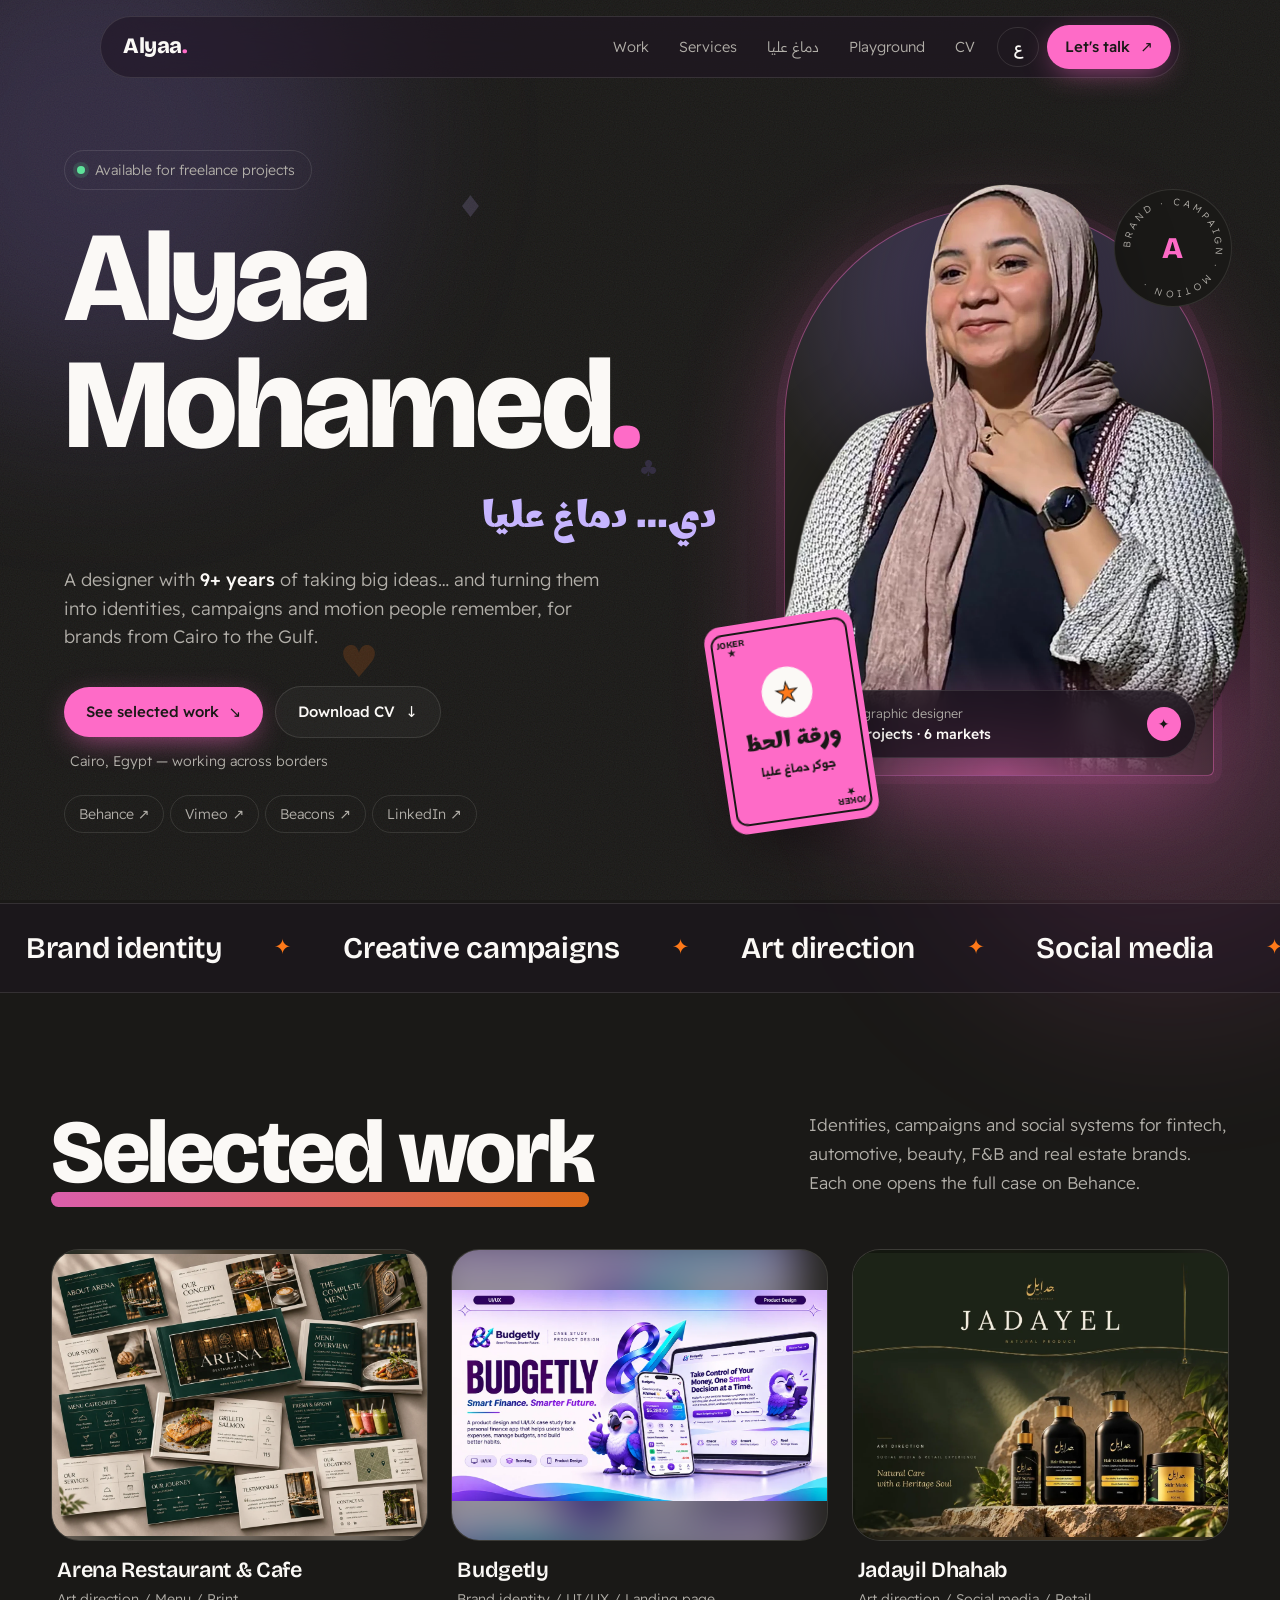
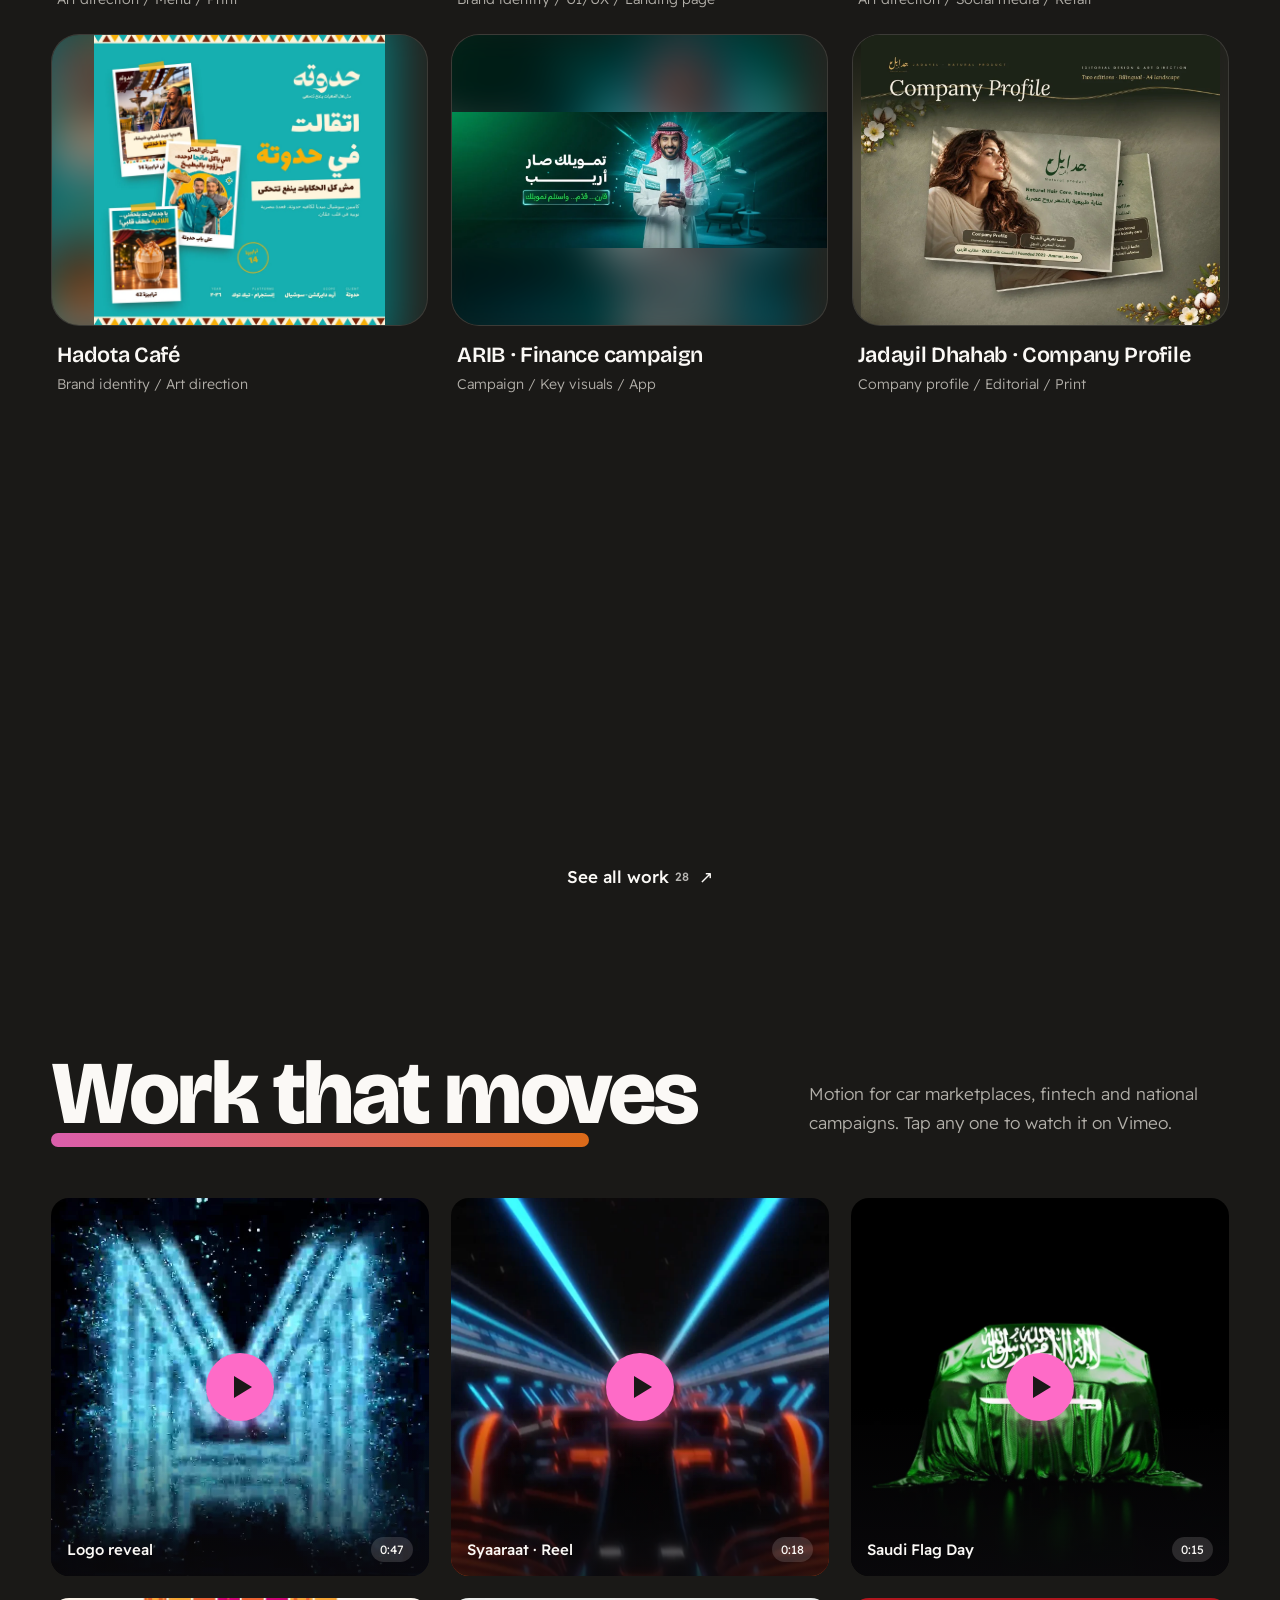
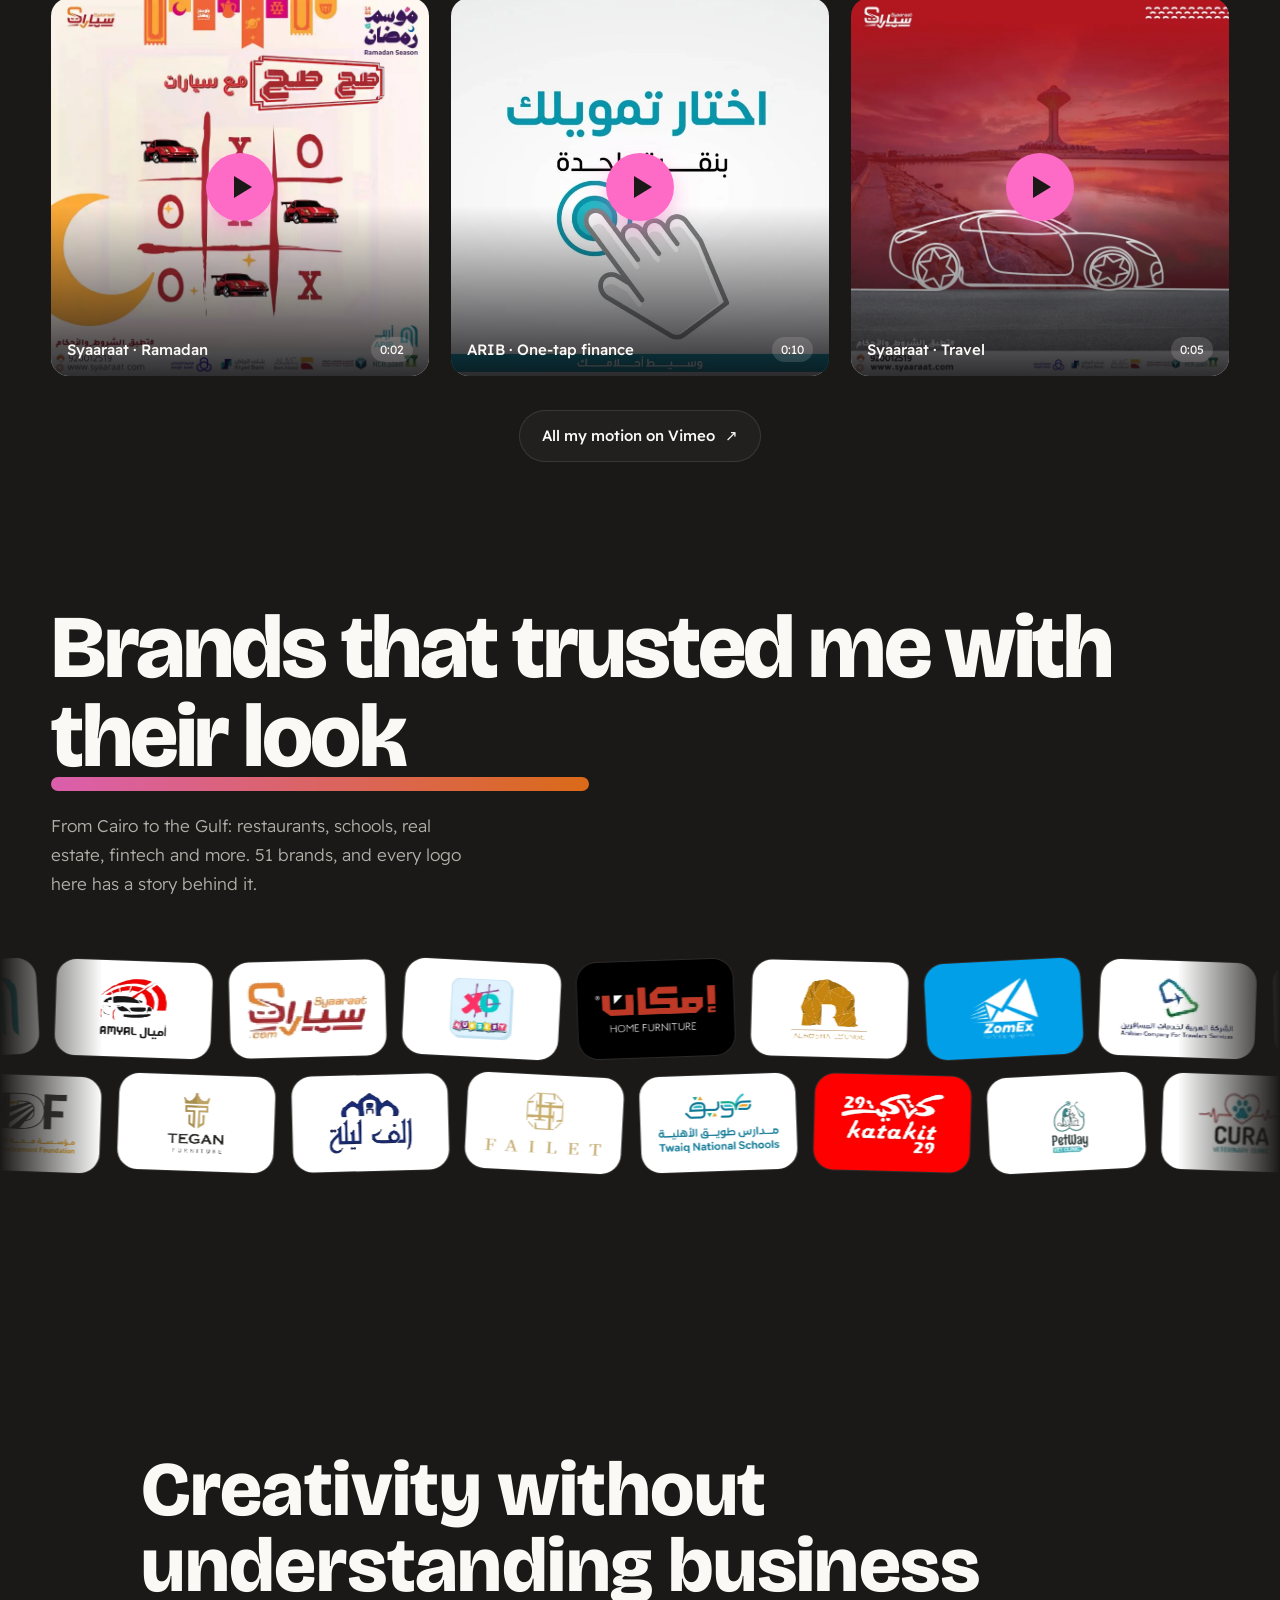
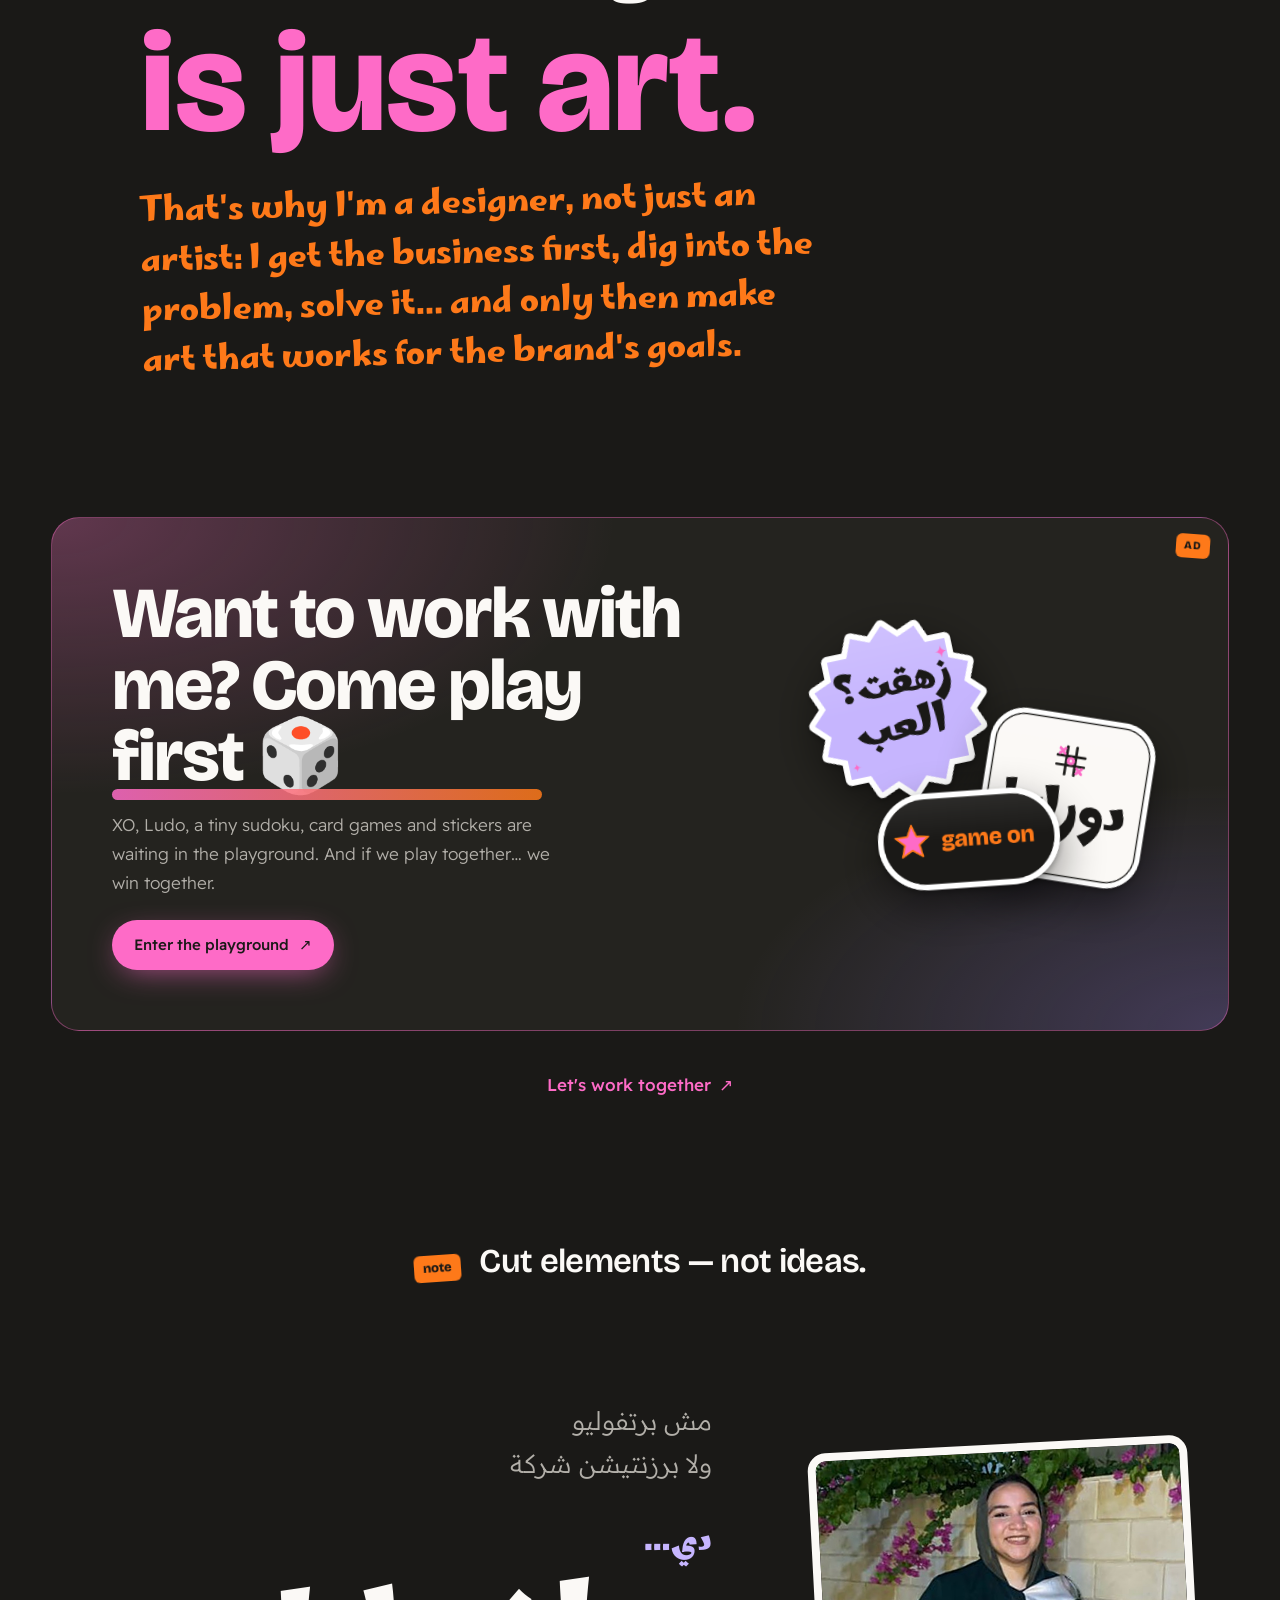
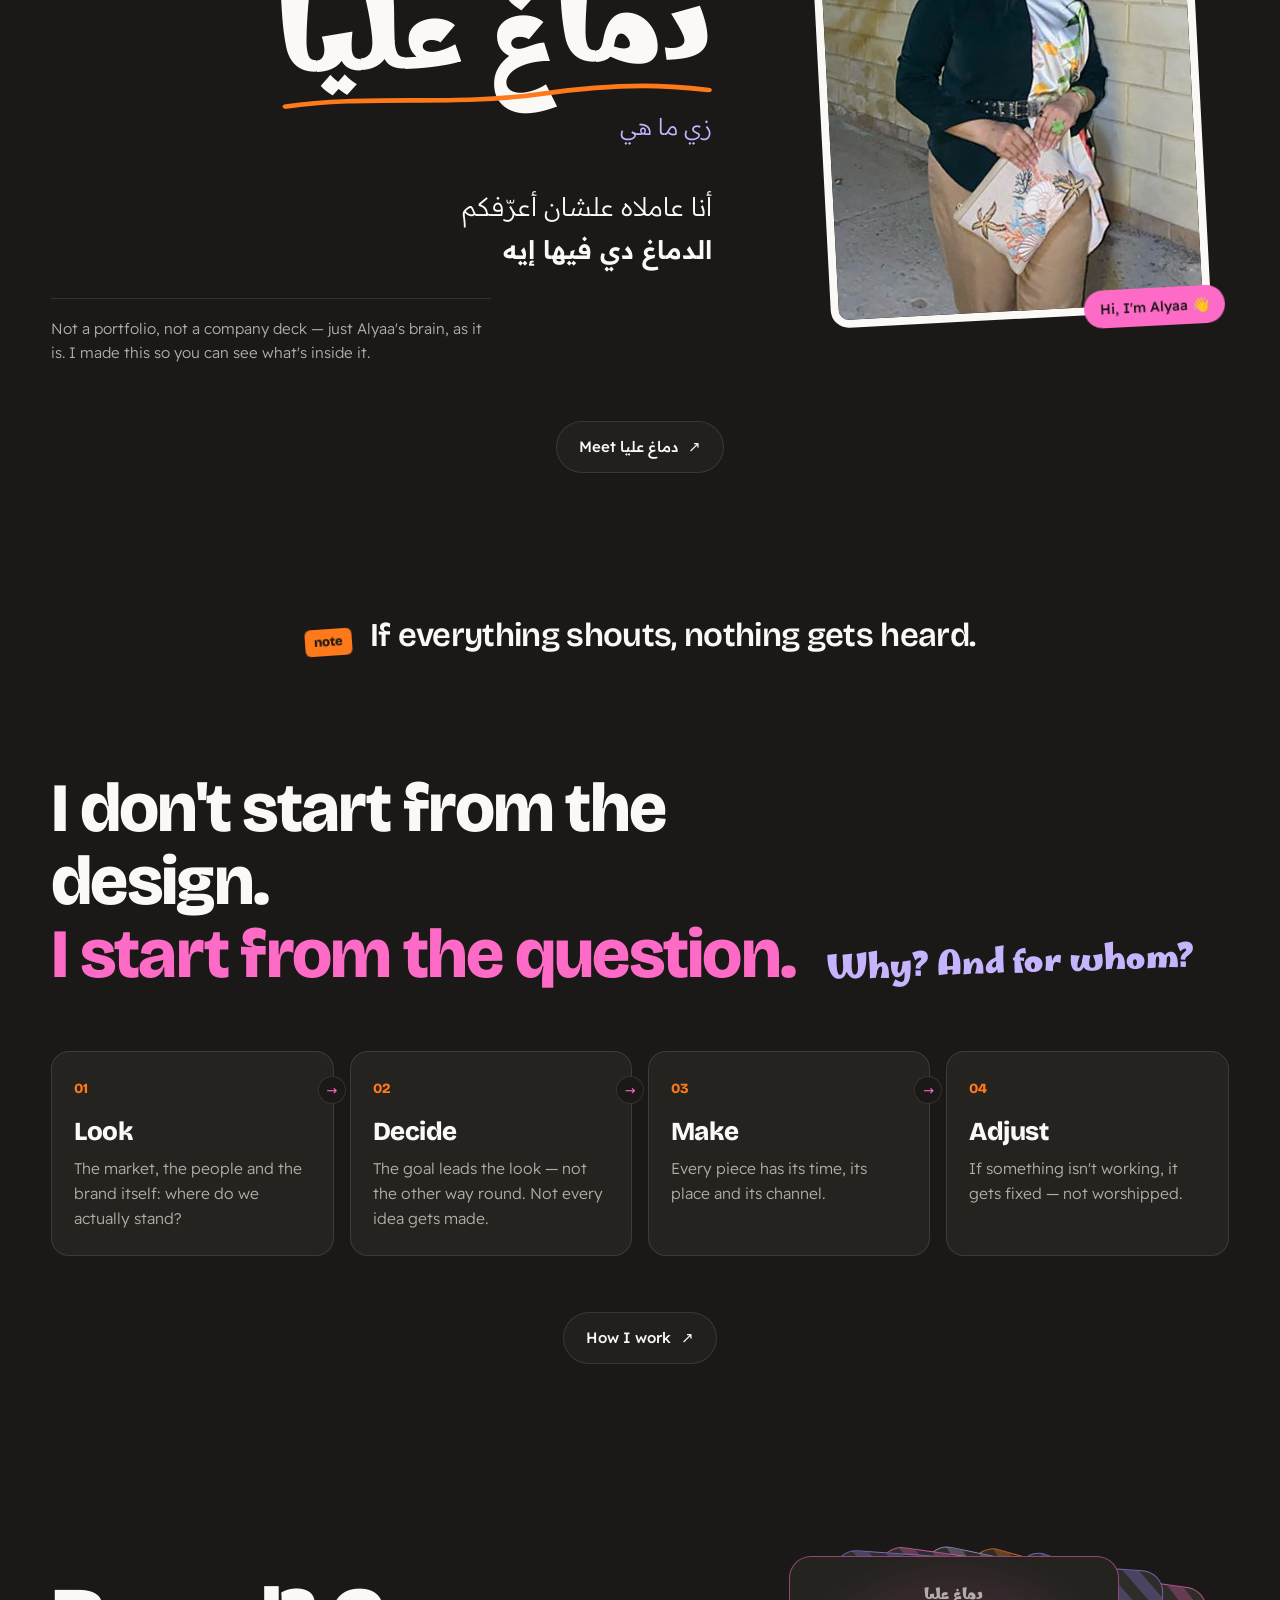
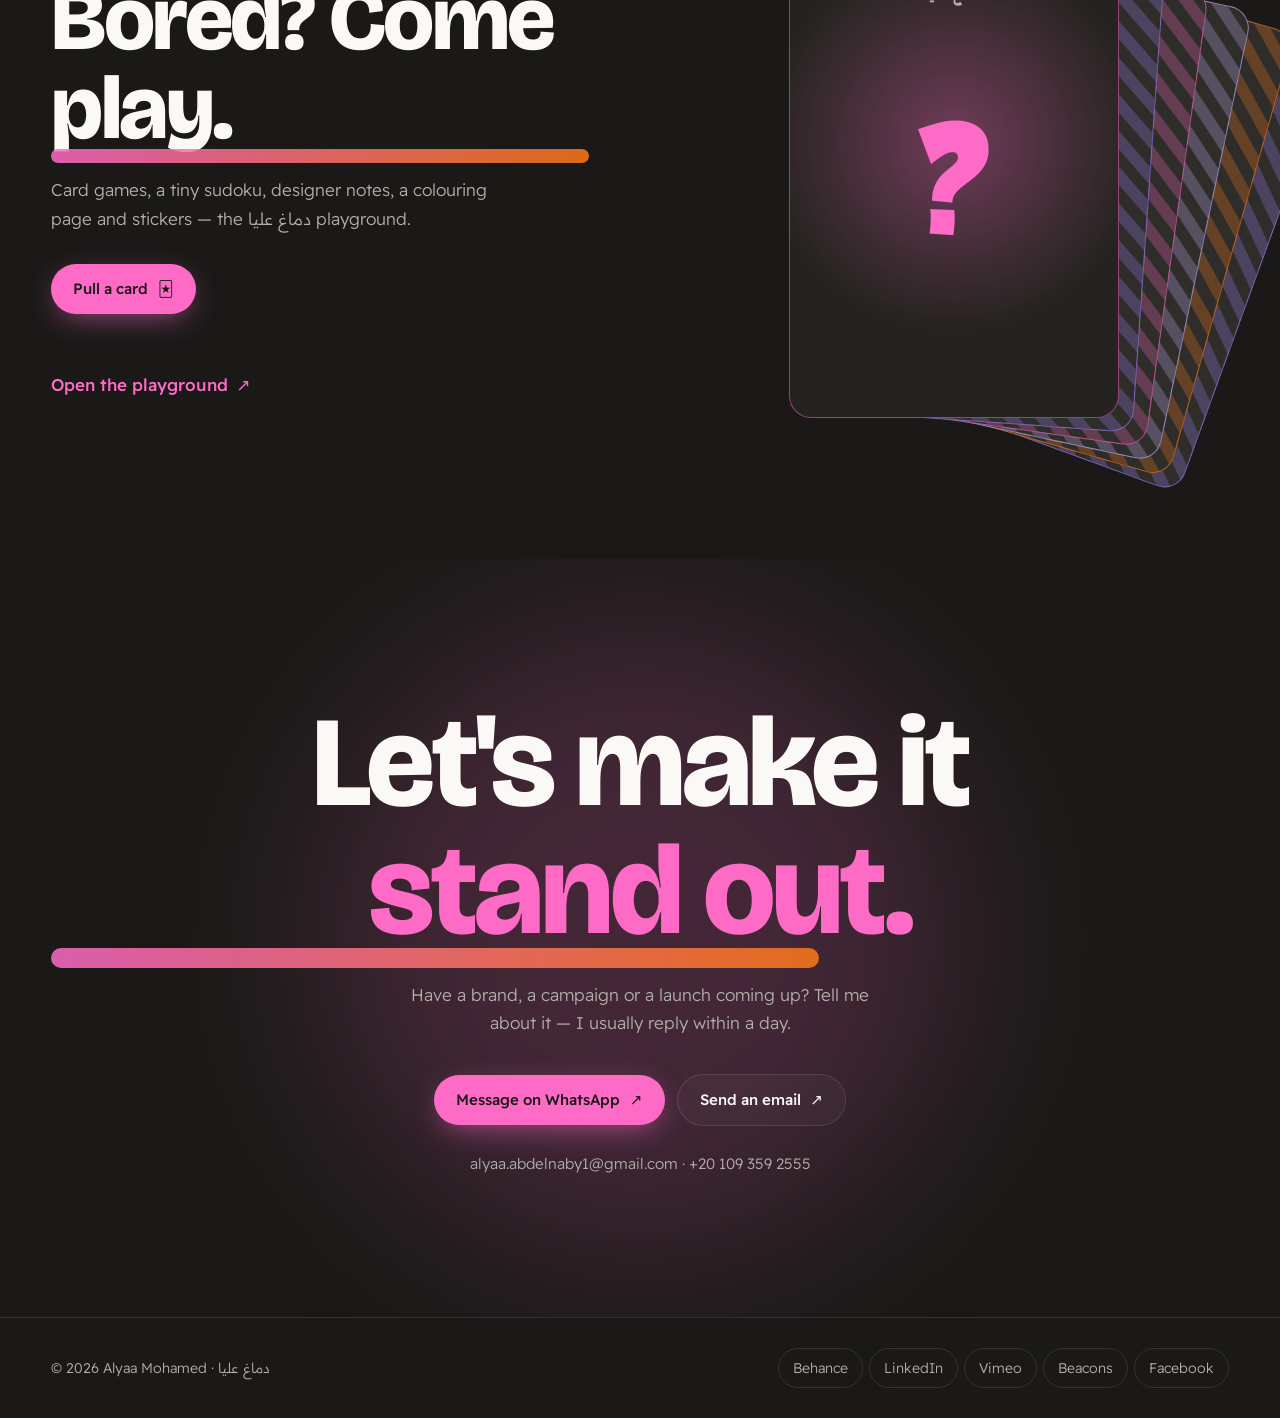
==== commit c9d504d3: "Card fan with motion, 24 new card questions, 18 new stickers, green photo, playful motion layer Co-A" ====
--- a/index.html
+++ b/index.html
@@ -19,7 +19,7 @@
 <link rel="preconnect" href="https://fonts.googleapis.com">
 <link rel="preconnect" href="https://fonts.gstatic.com" crossorigin>
 <link href="https://fonts.googleapis.com/css2?family=Bricolage+Grotesque:opsz,wght@12..96,400;12..96,600;12..96,800&family=Readex+Pro:wght@300;400;500;600&family=Alexandria:wght@500;700;800&family=Marhey:wght@500;700&display=swap" rel="stylesheet">
-<link rel="stylesheet" href="assets/style.css?v=1124g">
+<link rel="stylesheet" href="assets/style.css?v=1124h">
 </head>
 <body class="reveal" data-page="home" data-title="">
 
@@ -144,7 +144,7 @@
       </div>
       <p class="brain-en" lang="en" dir="ltr" data-t="brain.en"></p>
       </div>
-      <figure class="frame"><img src="assets/img/alyaa-about.jpg" alt="Alyaa Mohamed at the Museum of Islamic Ceramics, Cairo" width="800" height="1000" loading="lazy"><figcaption data-t="about.cap">Hi, I'm Alyaa 👋</figcaption></figure>
+      <figure class="frame"><img src="assets/img/alyaa-green.jpg" alt="Alyaa Mohamed" width="676" height="844" loading="lazy"><figcaption data-t="about.cap">Hi, I'm Alyaa 👋</figcaption></figure>
     </div>
   </div>
   <div class="wrap more-row"><a class="btn btn-ghost" href="brain.html"><span data-t="home.brain.cta"></span> <span class="arrow">↗</span></a></div>
@@ -178,8 +178,13 @@
       <a class="link-more" href="playground.html"><span data-t="home.play.cta"></span> <span class="arrow">↗</span></a>
     </div>
     <div class="deck" id="deck" aria-live="polite">
-      <div class="gcard back b3" aria-hidden="true"></div>
-      <div class="gcard back b2" aria-hidden="true"></div>
+      <div class="fan" aria-hidden="true">
+        <span class="gcard back bk" style="--i:5;--c:var(--purple)"><i>♣</i></span>
+        <span class="gcard back bk" style="--i:4;--c:var(--orange)"><i>♦</i></span>
+        <span class="gcard back bk" style="--i:3;--c:var(--lilac)"><i>♠</i></span>
+        <span class="gcard back bk" style="--i:2;--c:var(--pink)"><i>♥</i></span>
+        <span class="gcard back bk" style="--i:1;--c:var(--purple)"><i>★</i></span>
+      </div>
       <button class="gcard flip" id="topCard" aria-label="Pull a card">
         <span class="face front"><span class="mark-sm">دماغ عليا</span><span class="qm">?</span></span>
         <span class="face qface"><span class="qnum" id="qNum"></span><span class="qtext" id="qText"></span><span class="mark-sm">دماغ عليا</span></span>
@@ -214,9 +219,9 @@
   </div>
 </footer>
 
-<script src="assets/data.js?v=1124g"></script>
-<script src="assets/i18n.js?v=1124g"></script>
-<script src="assets/site.js?v=1124g"></script>
-<script src="assets/motion.js?v=1124g"></script>
+<script src="assets/data.js?v=1124h"></script>
+<script src="assets/i18n.js?v=1124h"></script>
+<script src="assets/site.js?v=1124h"></script>
+<script src="assets/motion.js?v=1124h"></script>
 </body>
 </html>
--- a/assets/style.css
+++ b/assets/style.css
@@ -521,7 +521,7 @@
 .stk{display:grid;gap:12px;justify-items:center}
 .stk svg{width:100%;height:auto;filter:drop-shadow(0 14px 22px rgba(0,0,0,.45));transition:transform .3s}
 .stk:nth-child(odd) svg{transform:rotate(-4deg)}.stk:nth-child(even) svg{transform:rotate(3deg)}
-.stk:hover svg{transform:rotate(0) scale(1.04)}
+.stk:hover svg{transform:rotate(-5deg) scale(1.08);transition:transform .35s cubic-bezier(.3,1.6,.5,1)}
 .stk .btn{padding:9px 16px;font-size:14px}
 @media (max-width:980px){
   .duo{grid-template-columns:1fr}
@@ -542,7 +542,7 @@
 .stk{position:relative}
 .stk img{width:100%;height:auto;transition:transform .3s}
 .stk:nth-child(odd) img{transform:rotate(-4deg)}.stk:nth-child(even) img{transform:rotate(3deg)}
-.stk:hover img{transform:rotate(0) scale(1.05)}
+.stk:hover img{transform:rotate(-5deg) scale(1.08);transition:transform .35s cubic-bezier(.3,1.6,.5,1)}
 .dl-one{position:absolute;bottom:4%;inset-inline-end:4%;width:40px;height:40px;border-radius:50%;background:var(--paper);color:#1a1917;font-weight:700;font-size:17px;box-shadow:0 6px 16px rgba(0,0,0,.4);opacity:0;transform:scale(.8);transition:all .2s}
 .stk:hover .dl-one,.dl-one:focus-visible{opacity:1;transform:none}
 @media (hover:none){.dl-one{opacity:1;transform:none}}
@@ -1051,3 +1051,43 @@
 .knav-btn:focus-visible{outline:3px solid var(--pink);outline-offset:3px}
 .knav-n{min-width:64px;text-align:center;font-family:"Bricolage Grotesque",sans-serif;font-weight:800;font-size:15px;color:var(--muted);font-variant-numeric:tabular-nums}
 @media (prefers-reduced-motion:reduce){.ktoss,.kcard.k-in .kface,.kcard.k-back{transition:none;animation:none}}
+
+/* ===== live card fan (top card game) ===== */
+.fan{position:absolute;inset:0;pointer-events:none}
+.gcard.bk{--r:calc(var(--i) * 4deg);--x:calc(var(--i) * 9px);--y:calc(var(--i) * 3px);
+  background:repeating-linear-gradient(45deg,color-mix(in srgb,var(--c) 26%,transparent) 0 12px,transparent 12px 24px),var(--ink-3);
+  border:1px solid color-mix(in srgb,var(--c) 60%,transparent);display:grid;place-items:center;
+  transform:translate(var(--x),var(--y)) rotate(var(--r));transform-origin:50% 115%;
+  transition:transform .6s cubic-bezier(.3,1.5,.5,1);animation:fanSway 5.5s ease-in-out infinite;animation-delay:calc(var(--i) * -.7s)}
+.gcard.bk i{font-style:normal;font-size:46px;line-height:1;color:var(--c);opacity:.75;transform:rotate(calc(var(--r) * -1))}
+html[dir="rtl"] .gcard.bk{--r:calc(var(--i) * -4deg);--x:calc(var(--i) * -9px)}
+@keyframes fanSway{0%,100%{transform:translate(var(--x),var(--y)) rotate(var(--r))}50%{transform:translate(var(--x),calc(var(--y) - 6px)) rotate(calc(var(--r) * 1.18))}}
+.deck:hover .gcard.bk,.deck.shuf .gcard.bk{animation:none;transform:translate(calc(var(--x) * 1.8),calc(var(--y) * 1.4)) rotate(calc(var(--r) * 1.7))}
+.deck.shuf .gcard.bk{transition-duration:.35s;transition-delay:calc(var(--i) * 30ms)}
+.deck>.flip:not(.turned):not(.out){animation:cardFloat 4s ease-in-out infinite}
+@keyframes cardFloat{0%,100%{translate:0 0;rotate:0deg}50%{translate:0 -8px;rotate:1.2deg}}
+.flip.out{transform:translate(140%,-30%) rotate(28deg) scale(.92)!important}
+html[dir="rtl"] .flip.out{transform:translate(-140%,-30%) rotate(-28deg) scale(.92)!important}
+.face.front .qm{animation:qmPulse 2.6s ease-in-out infinite}
+@keyframes qmPulse{0%,100%{transform:scale(1) rotate(0)}50%{transform:scale(1.08) rotate(-6deg)}}
+.flip.turned .qtext{animation:qIn .6s .25s both cubic-bezier(.2,.9,.2,1)}
+@keyframes qIn{from{opacity:0;transform:translateY(14px)}to{opacity:1;transform:none}}
+
+/* ===== playful motion layer ===== */
+.suits{position:absolute;inset:0;pointer-events:none;overflow:hidden;z-index:0}
+.suits span{position:absolute;inset-inline-start:var(--l);top:var(--t);font-size:var(--s);color:var(--c);opacity:.17;line-height:1;
+  translate:calc(var(--mx,0) * var(--z) * -40px) calc(var(--my,0) * var(--z) * -30px);transition:translate .5s ease-out;
+  animation:suitDrift var(--d) ease-in-out var(--dl) infinite}
+@keyframes suitDrift{0%,100%{transform:translateY(0) rotate(-10deg)}50%{transform:translateY(-22px) rotate(14deg)}}
+.hero>.wrap,.page-head>.wrap{position:relative;z-index:1}
+.btn{transition:translate .25s cubic-bezier(.3,1.6,.5,1),transform .2s,background .2s,color .2s,box-shadow .2s}
+.h2.mk{position:relative}
+.h2.mk::after{content:"";position:absolute;inset-inline-start:0;bottom:-.1em;height:.16em;width:min(100%,6em);border-radius:999px;
+  background:linear-gradient(90deg,var(--pink),var(--orange));transform:scaleX(0);transform-origin:var(--mk-o,left);transition:transform .9s cubic-bezier(.7,0,.2,1) .15s;opacity:.85}
+html[dir="rtl"] .h2.mk::after{--mk-o:right}
+.h2.mk.drawn::after{transform:scaleX(1)}
+.note{transition:transform .4s cubic-bezier(.3,1.6,.5,1),box-shadow .3s}
+.note:hover{transform:rotate(0) translateY(-6px) scale(1.02);box-shadow:0 30px 50px -24px rgba(0,0,0,.8)}
+.confetto{position:fixed;z-index:9999;pointer-events:none;font-size:18px;font-weight:700;line-height:1;translate:-50% -50%;animation:confetto .85s cubic-bezier(.2,.8,.3,1) forwards}
+@keyframes confetto{to{transform:translate(var(--dx),var(--dy)) rotate(var(--rot)) scale(.4);opacity:0}}
+@media (max-width:600px){.gcard.bk{--r:calc(var(--i) * 2.4deg);--x:calc(var(--i) * 4px)}html[dir="rtl"] .gcard.bk{--r:calc(var(--i) * -2.4deg);--x:calc(var(--i) * -4px)}.deck{width:min(86%,330px)}}
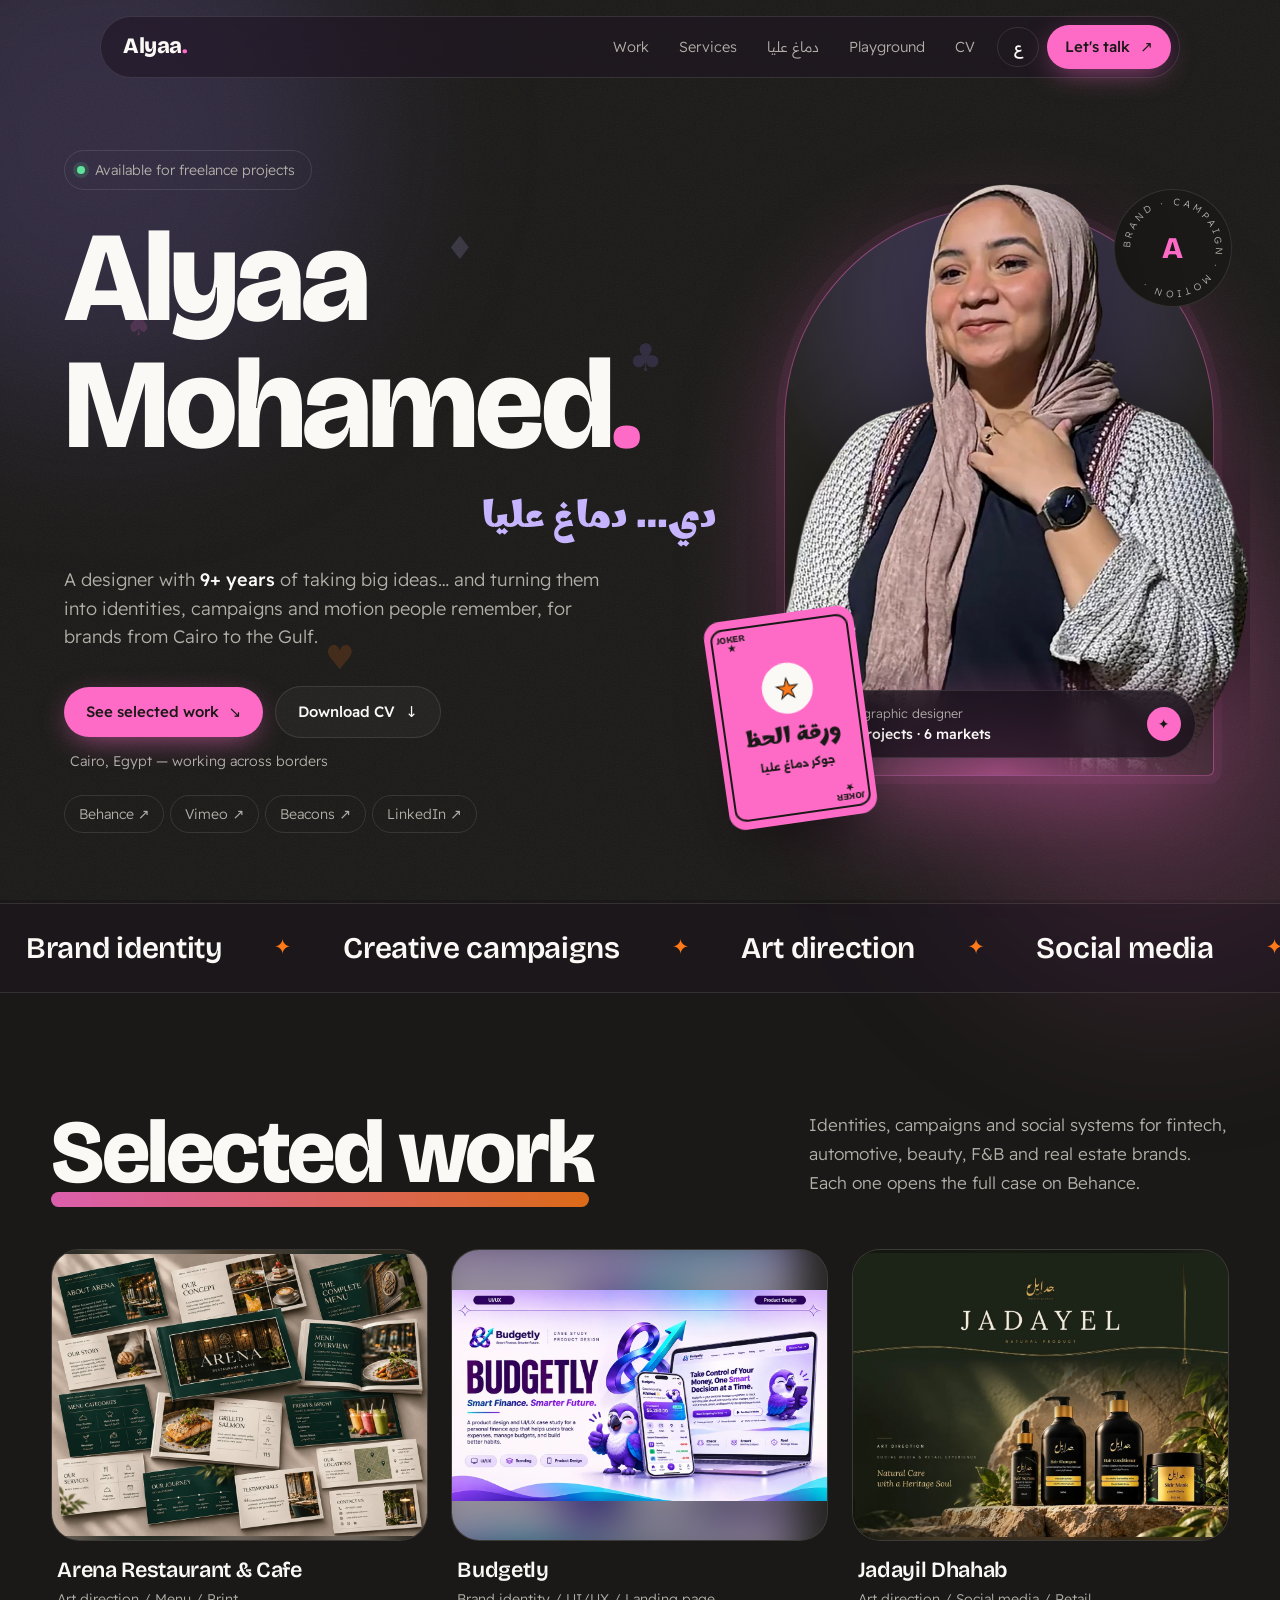
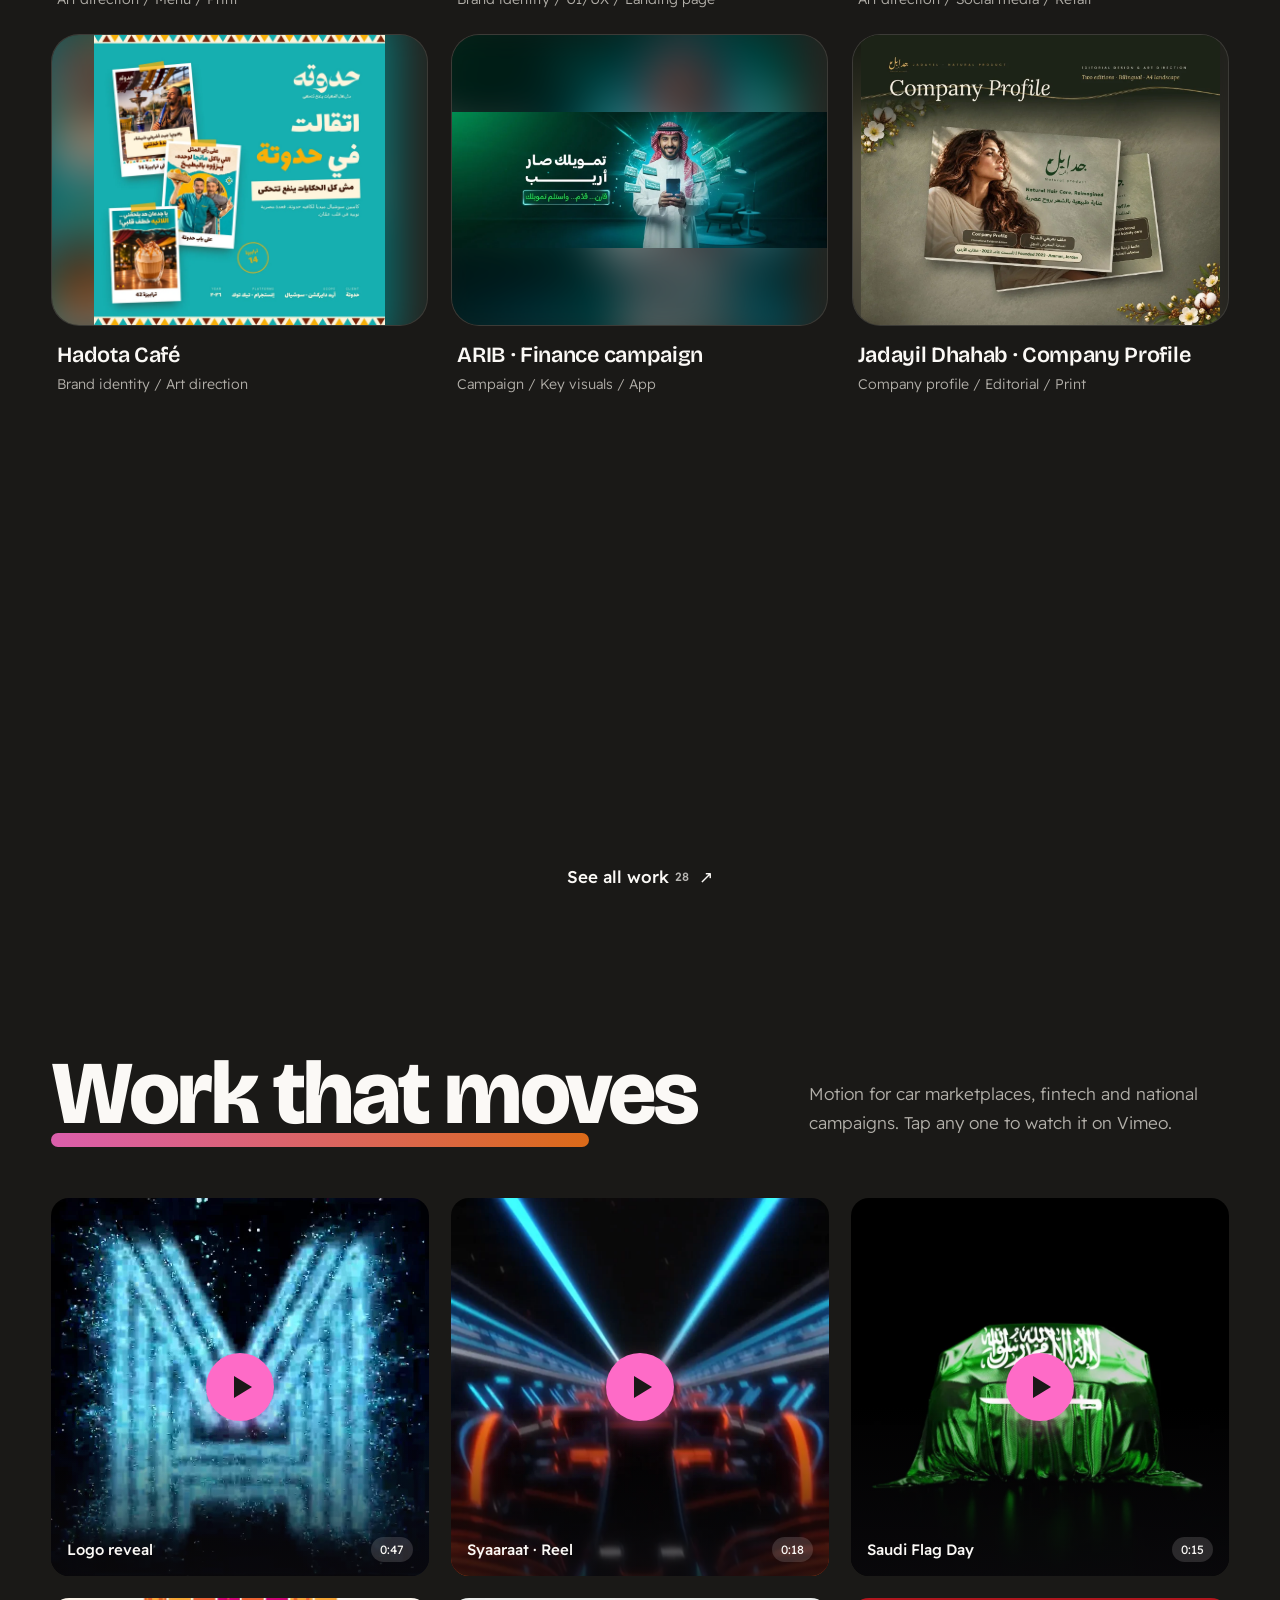
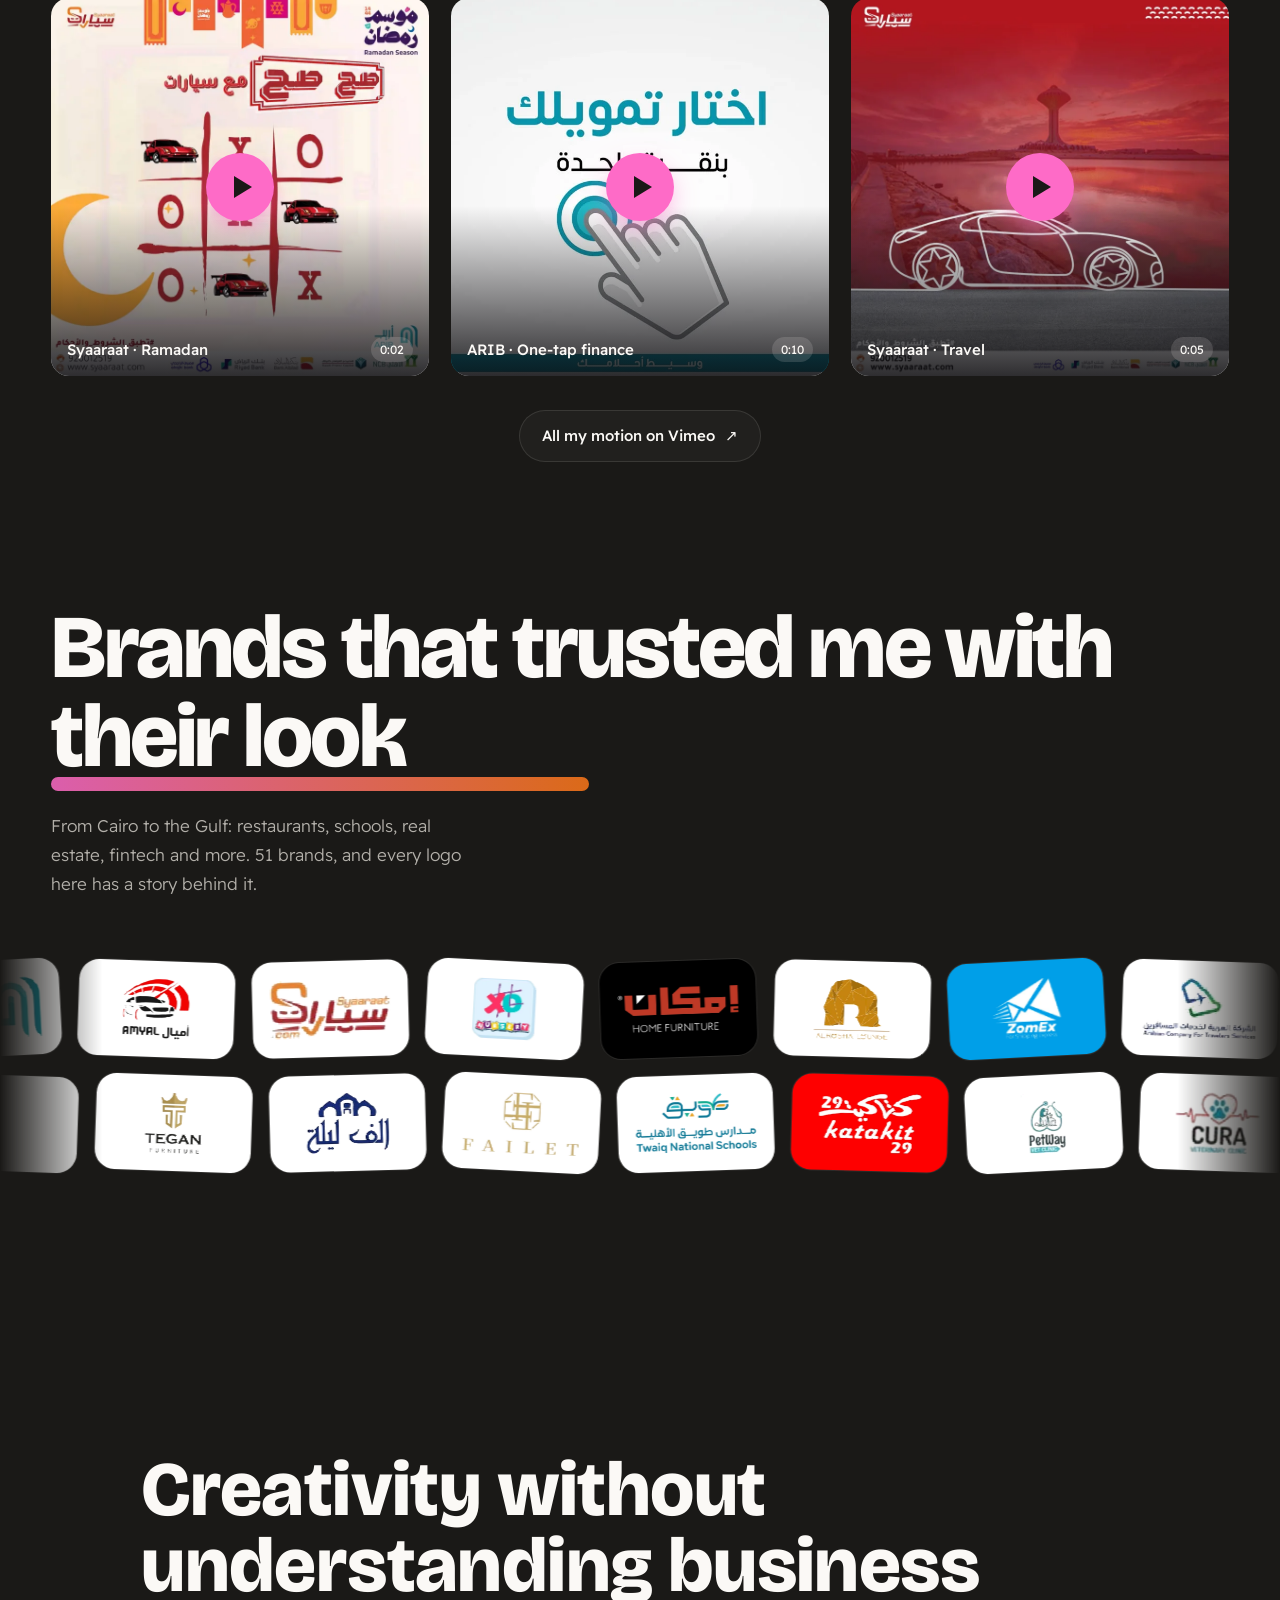
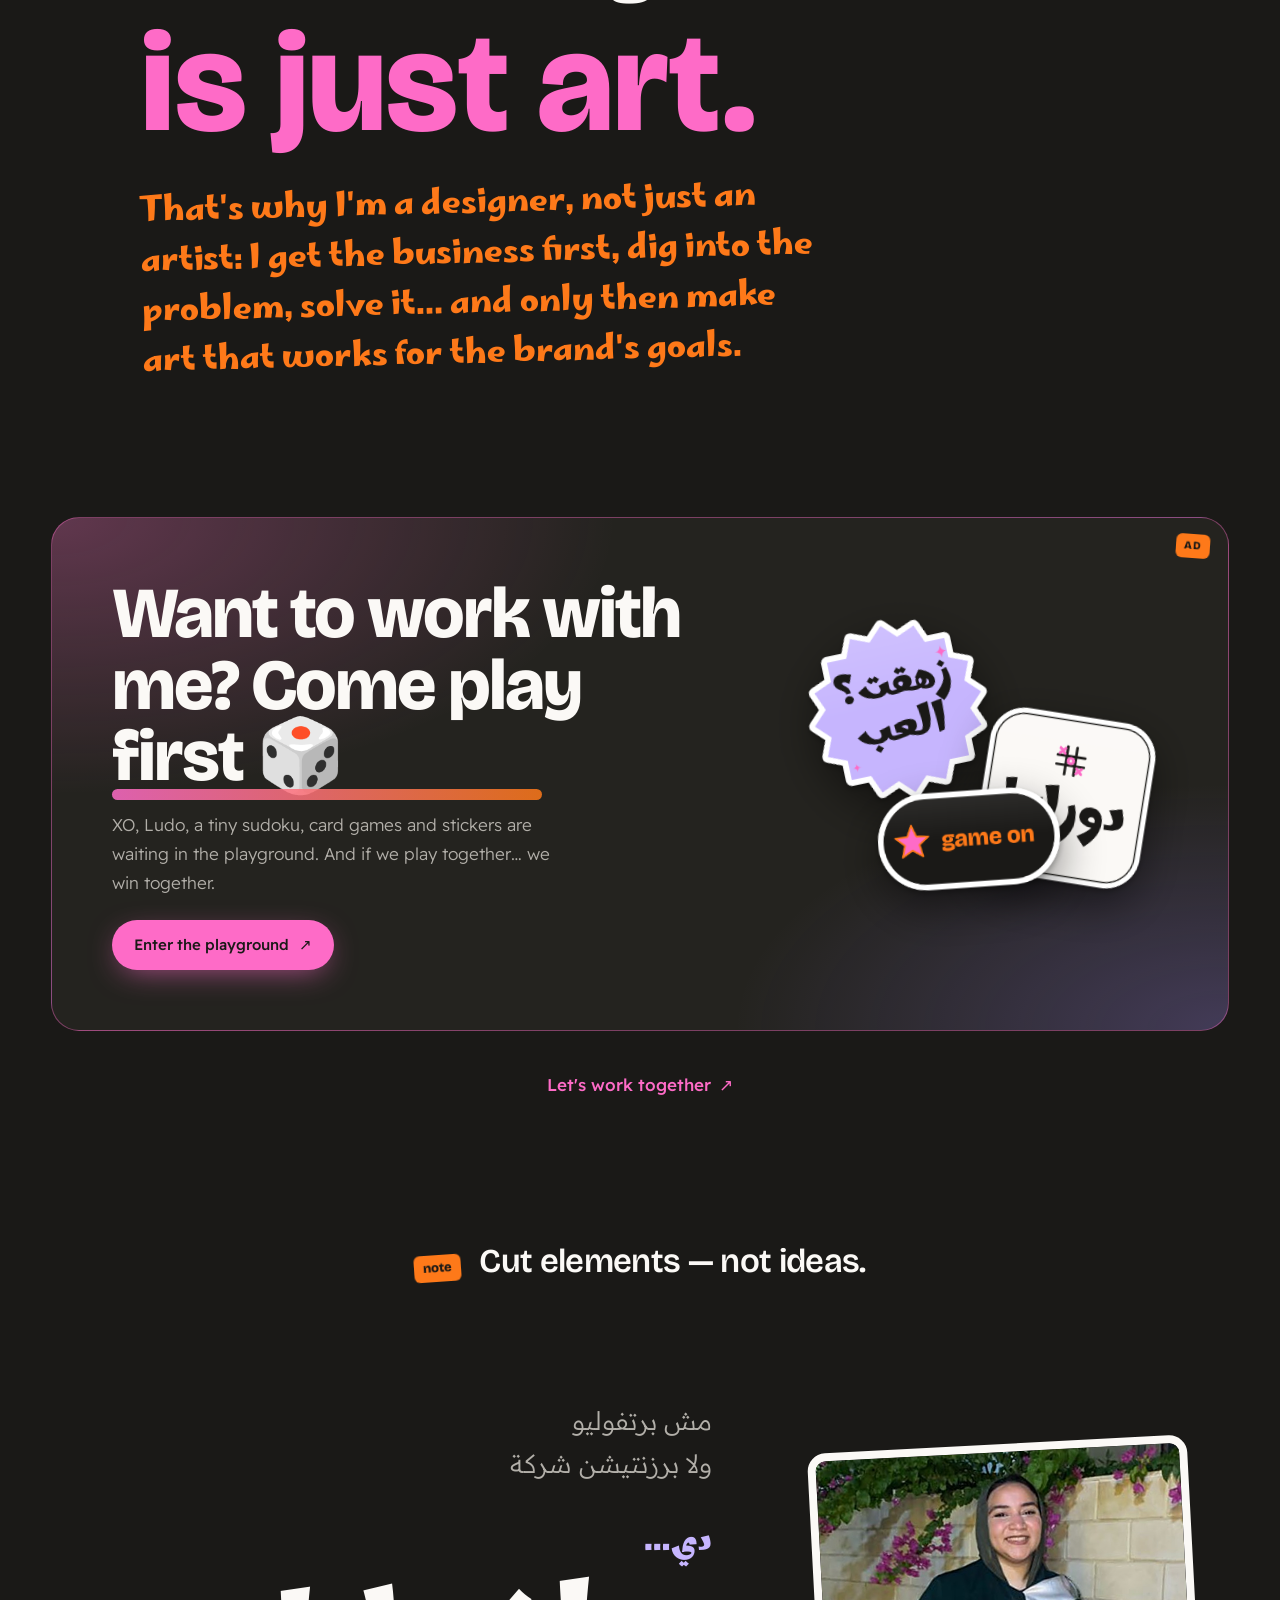
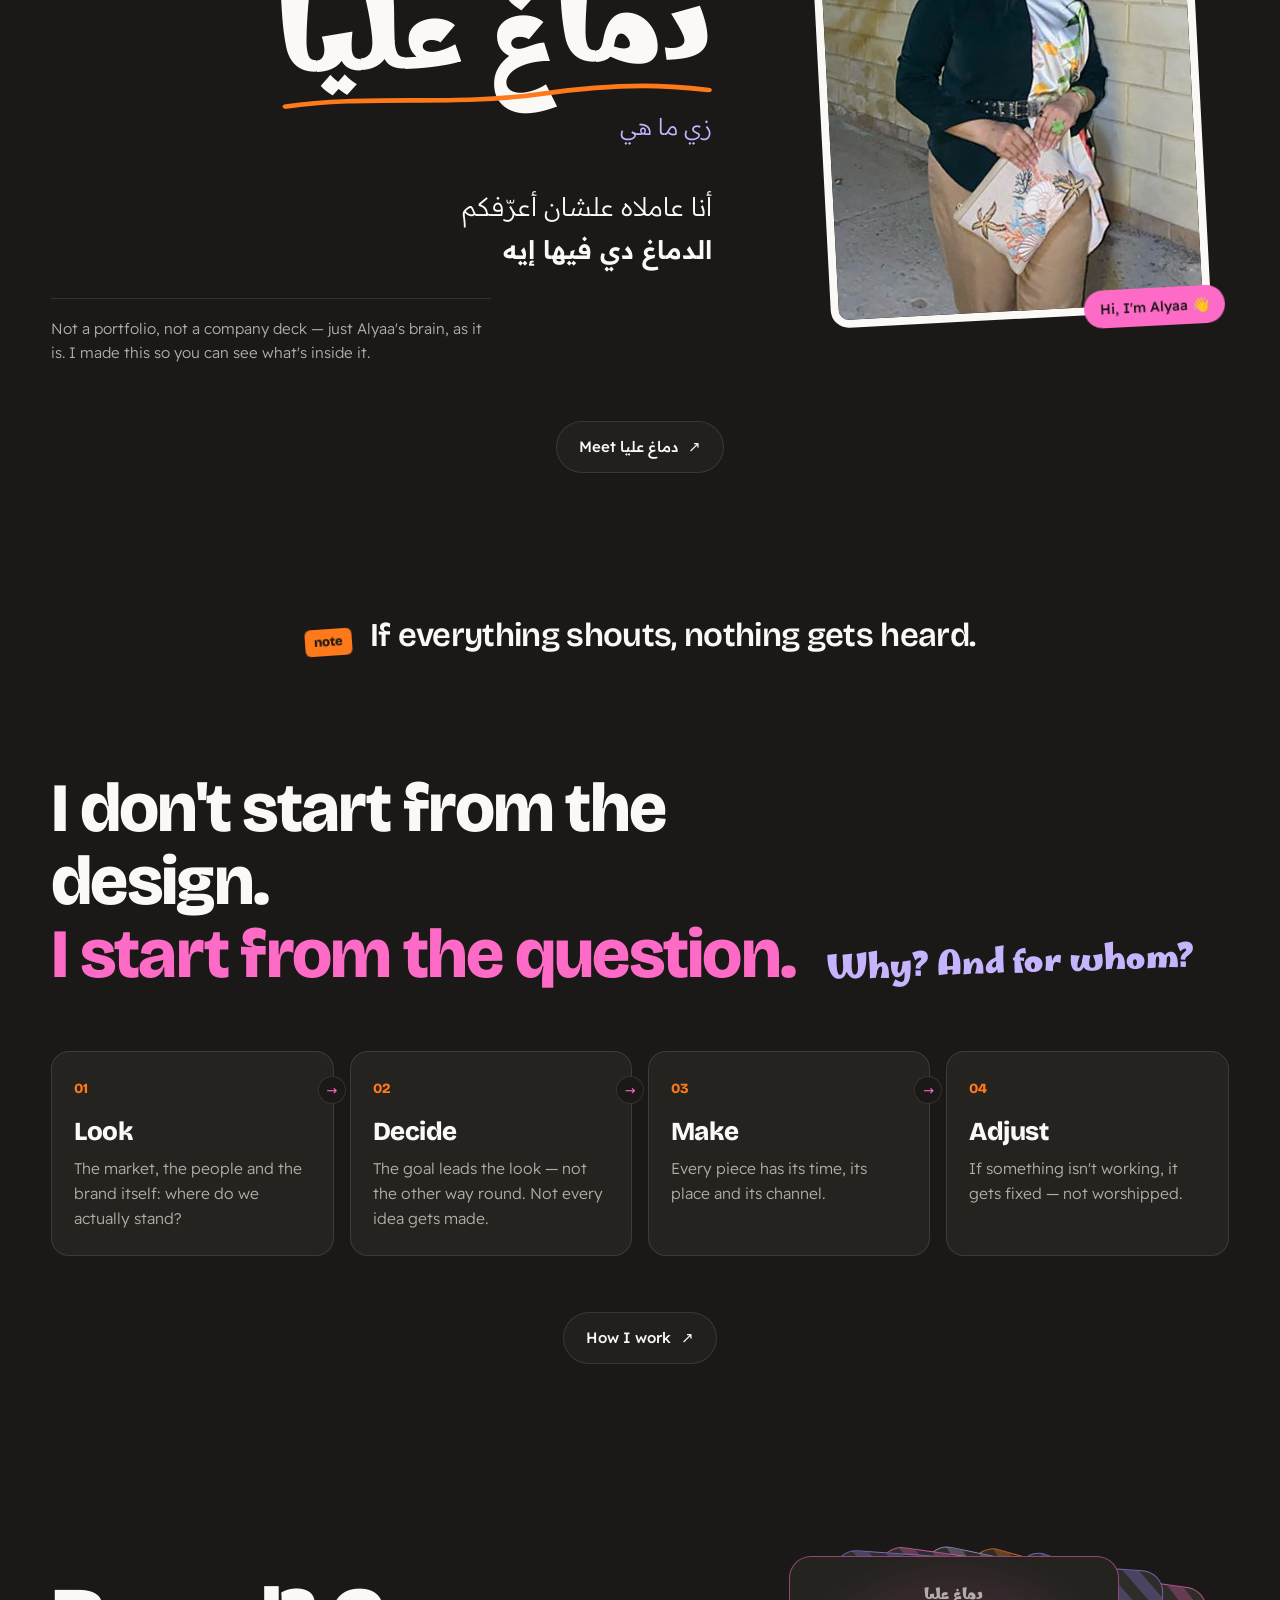
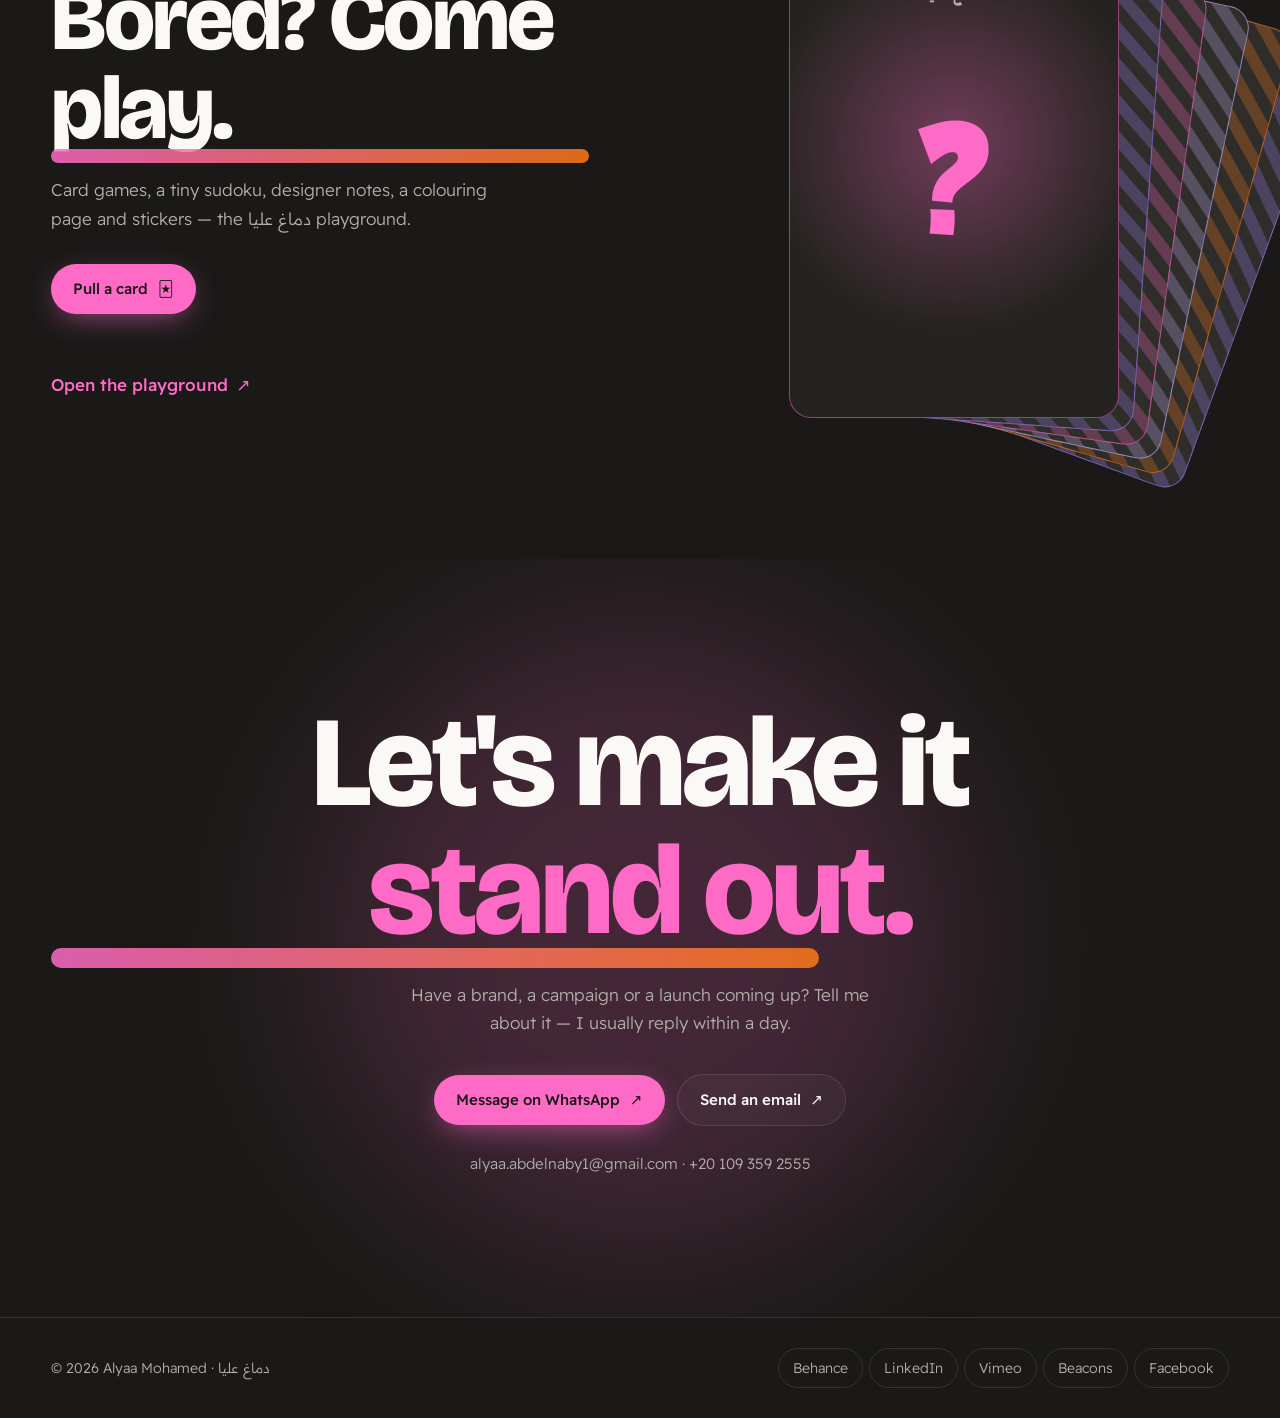
==== commit 21e334e8: "Travelling joker card stays on screen while scrolling, on phones too Co-Authored-By: Claude Opus 5.5" ====
--- a/index.html
+++ b/index.html
@@ -19,7 +19,7 @@
 <link rel="preconnect" href="https://fonts.googleapis.com">
 <link rel="preconnect" href="https://fonts.gstatic.com" crossorigin>
 <link href="https://fonts.googleapis.com/css2?family=Bricolage+Grotesque:opsz,wght@12..96,400;12..96,600;12..96,800&family=Readex+Pro:wght@300;400;500;600&family=Alexandria:wght@500;700;800&family=Marhey:wght@500;700&display=swap" rel="stylesheet">
-<link rel="stylesheet" href="assets/style.css?v=1124h">
+<link rel="stylesheet" href="assets/style.css?v=1124i">
 </head>
 <body class="reveal" data-page="home" data-title="">
 
@@ -219,9 +219,9 @@
   </div>
 </footer>
 
-<script src="assets/data.js?v=1124h"></script>
-<script src="assets/i18n.js?v=1124h"></script>
-<script src="assets/site.js?v=1124h"></script>
-<script src="assets/motion.js?v=1124h"></script>
+<script src="assets/data.js?v=1124i"></script>
+<script src="assets/i18n.js?v=1124i"></script>
+<script src="assets/site.js?v=1124i"></script>
+<script src="assets/motion.js?v=1124i"></script>
 </body>
 </html>
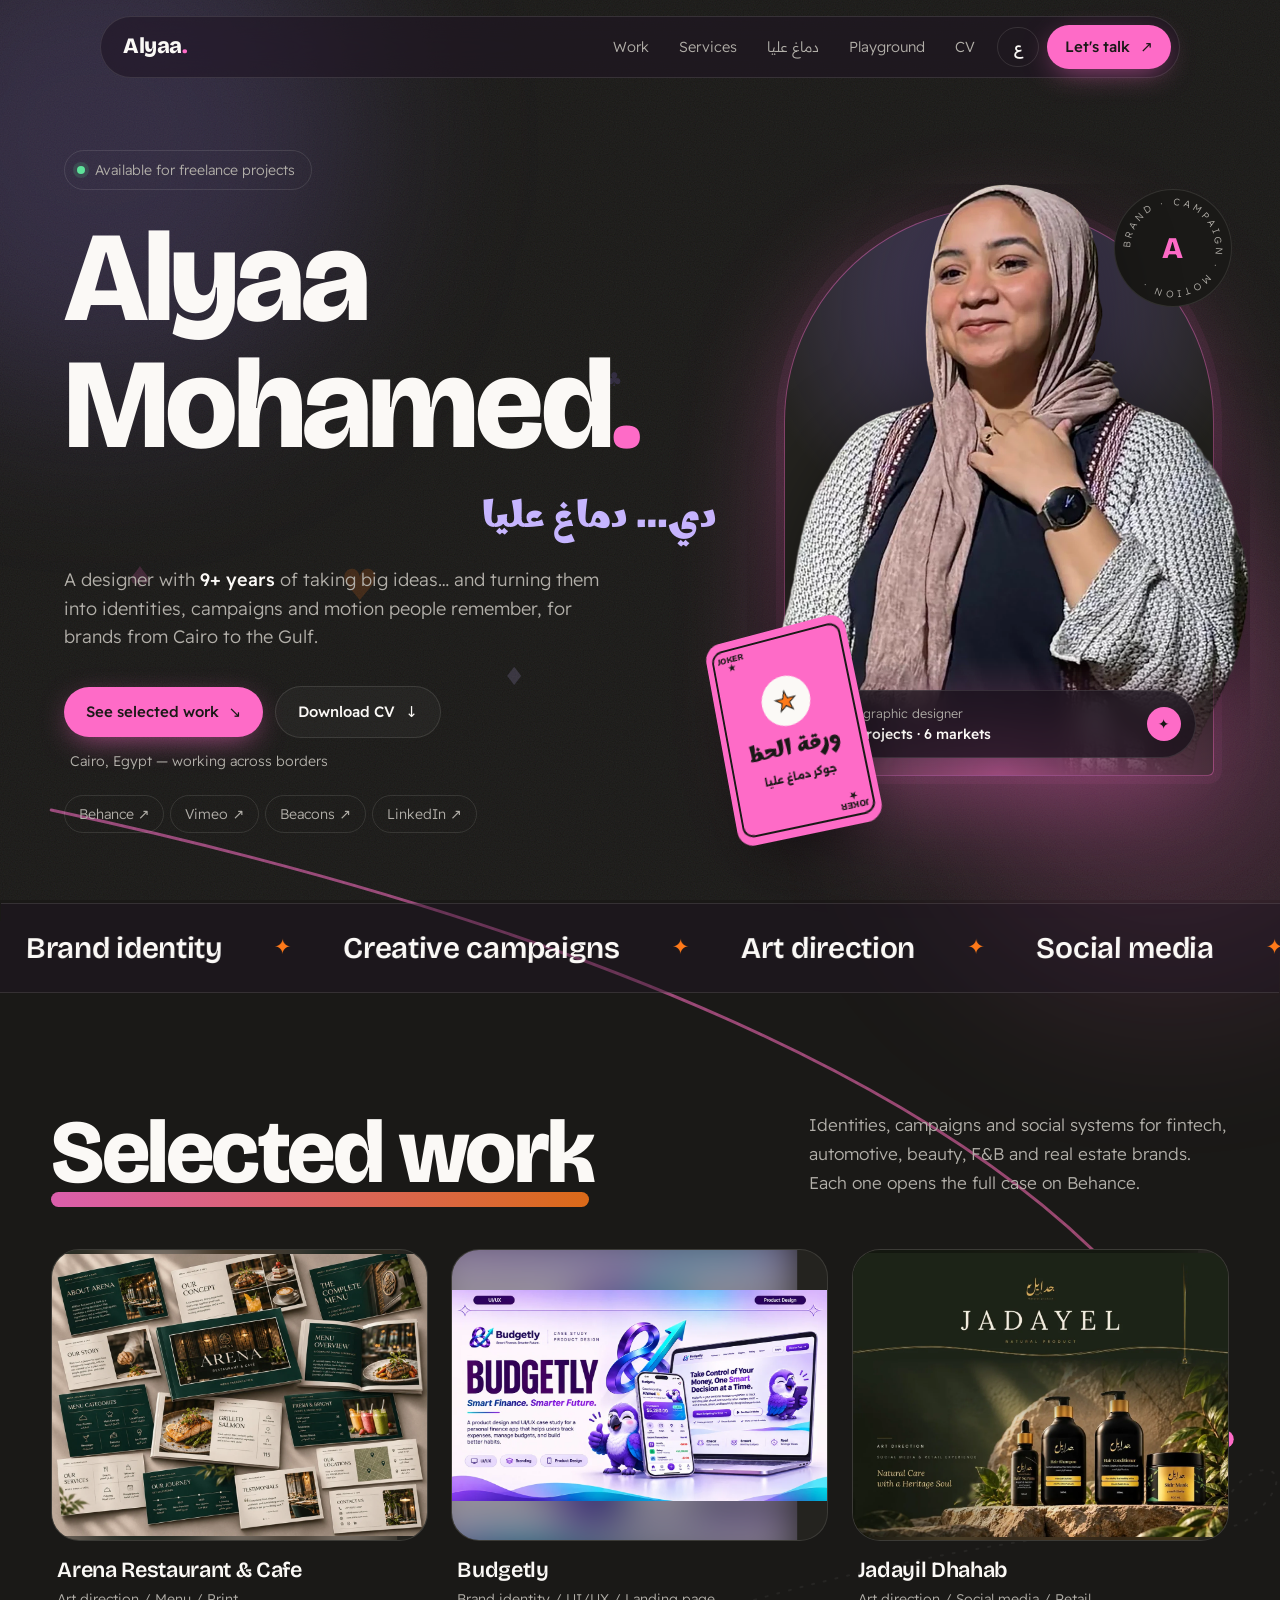
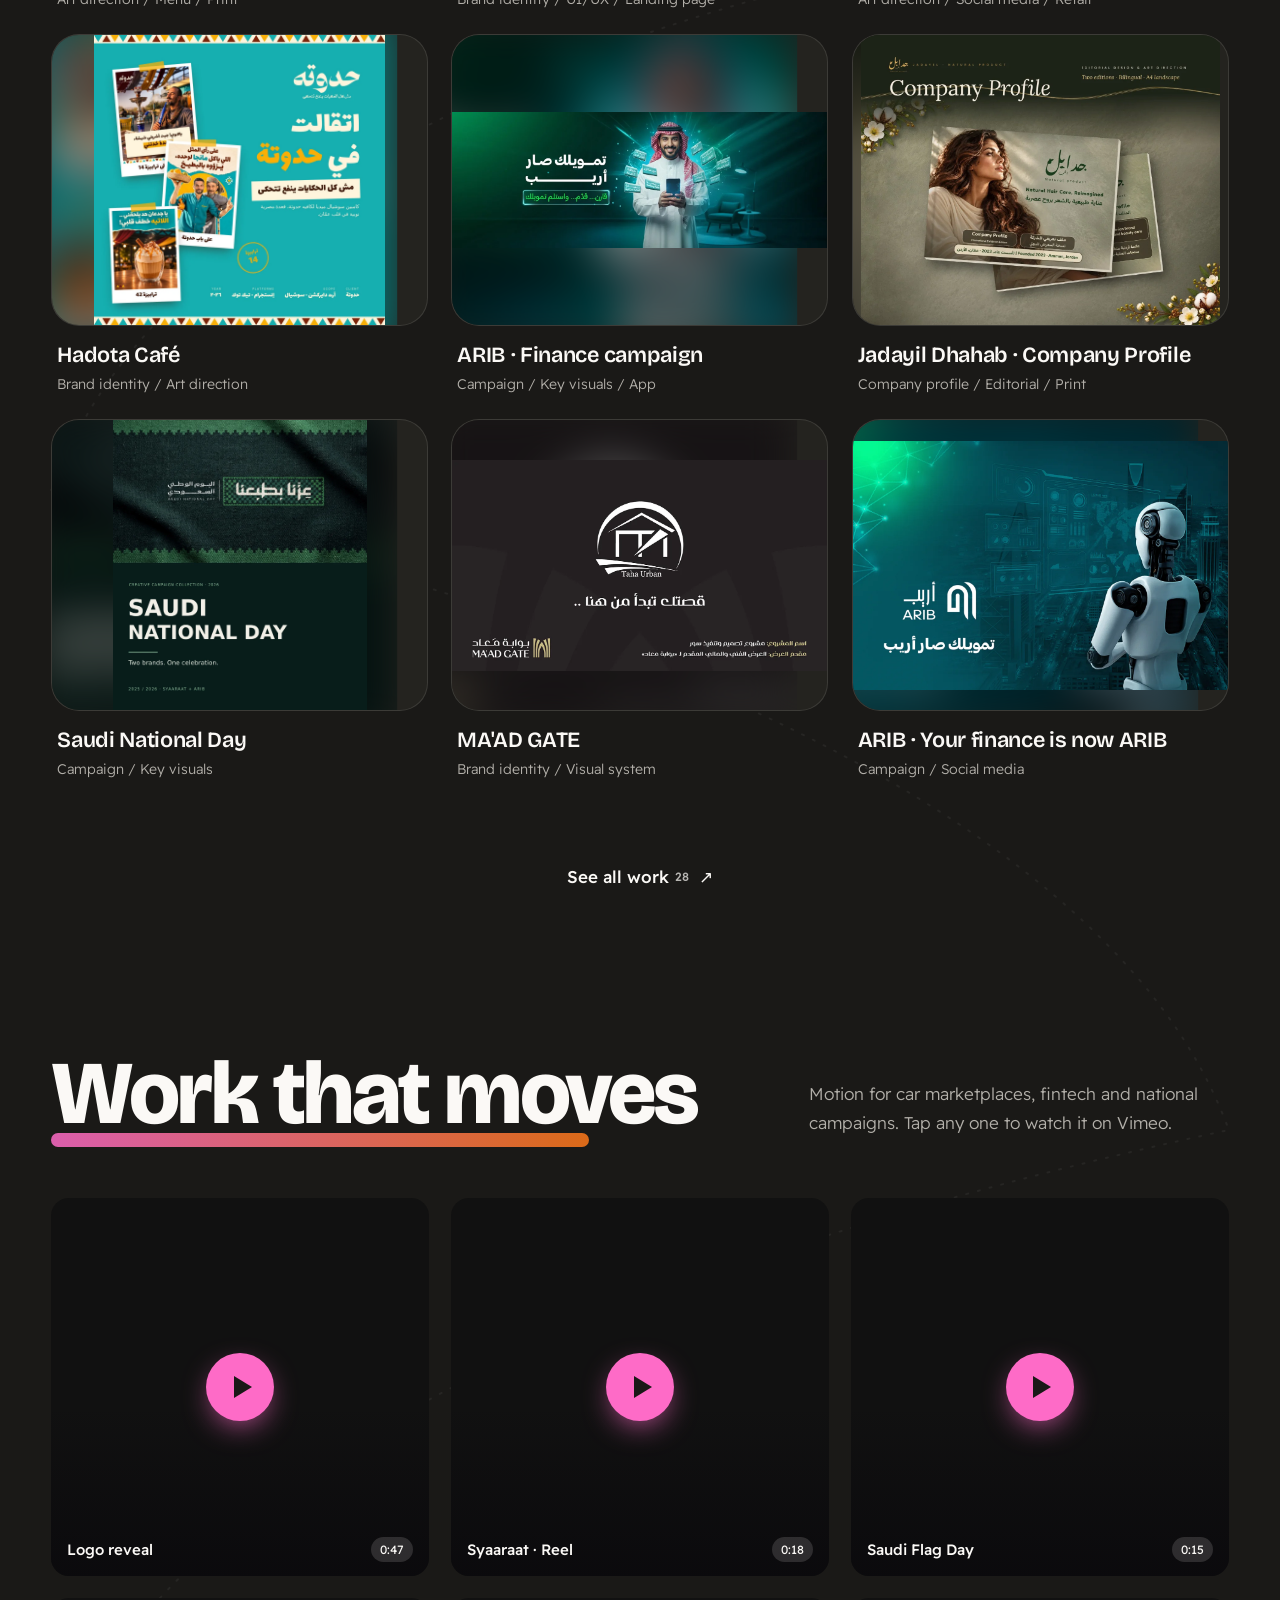
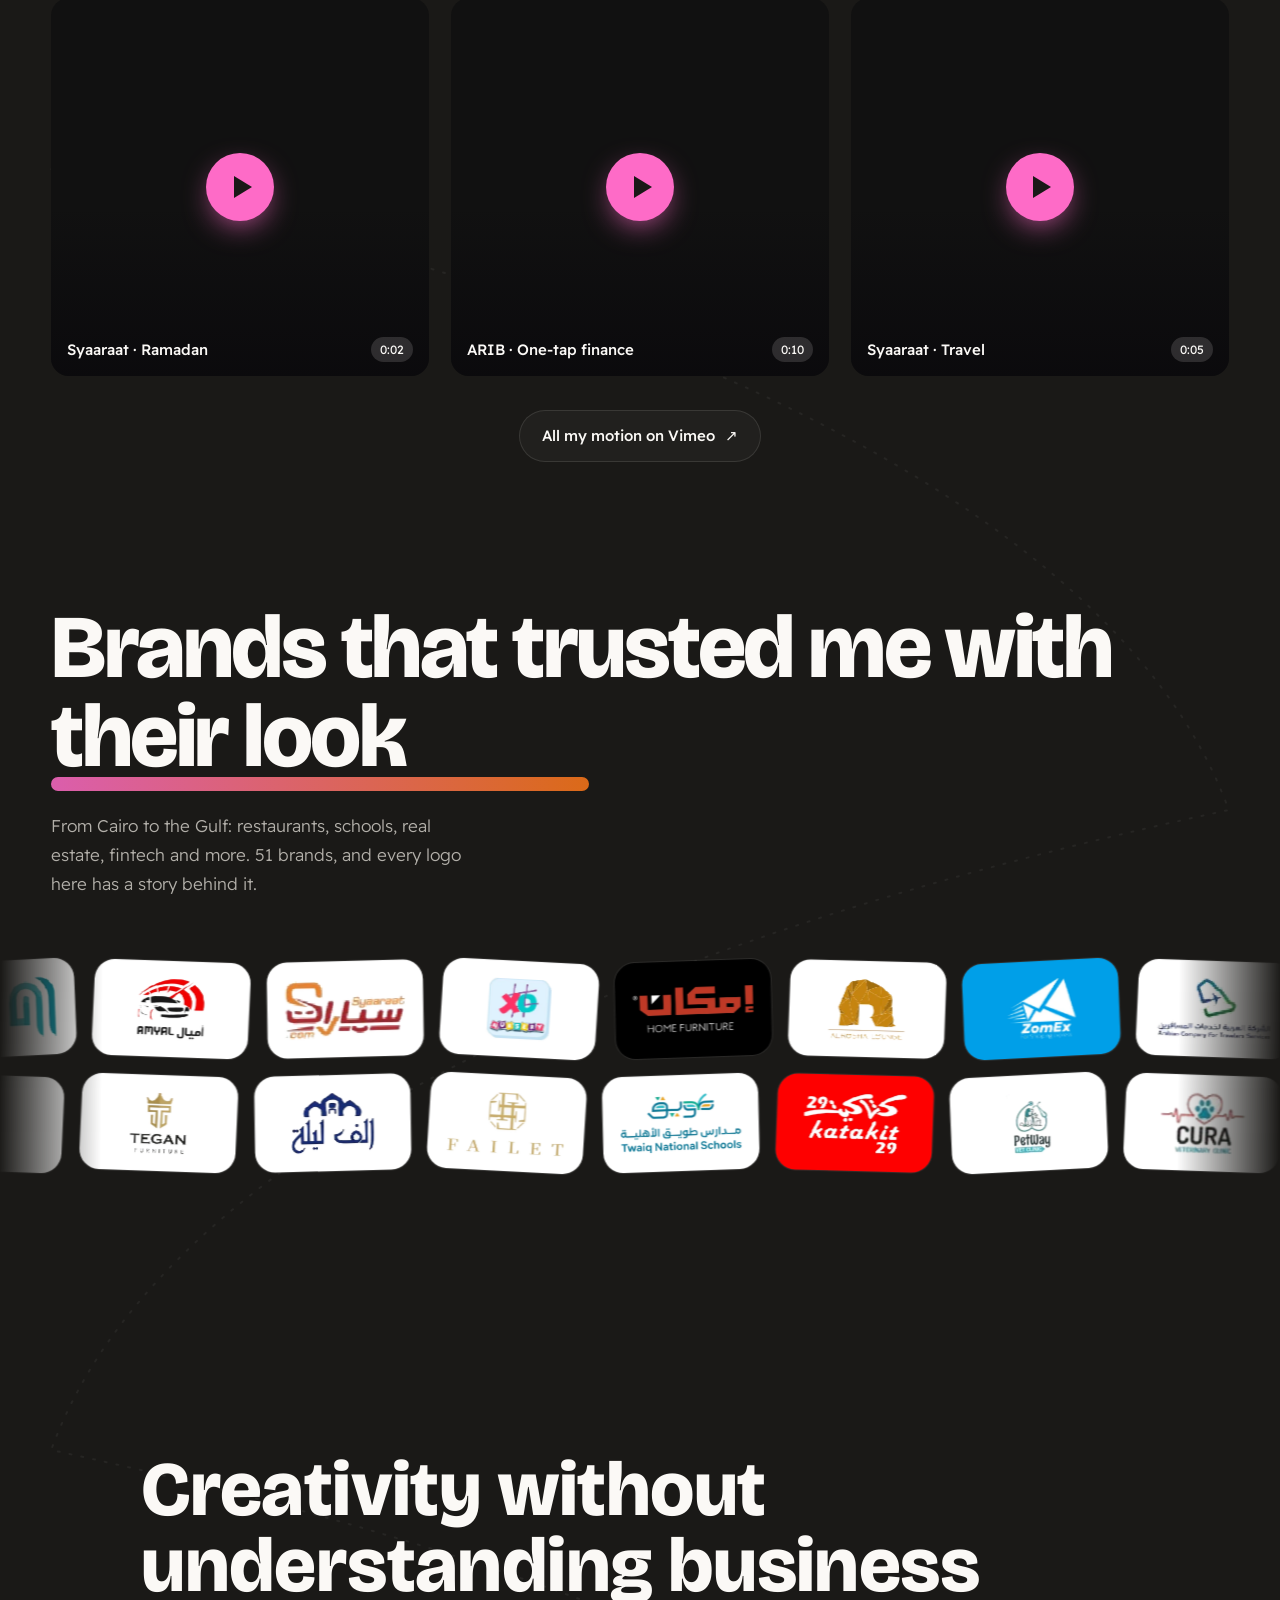
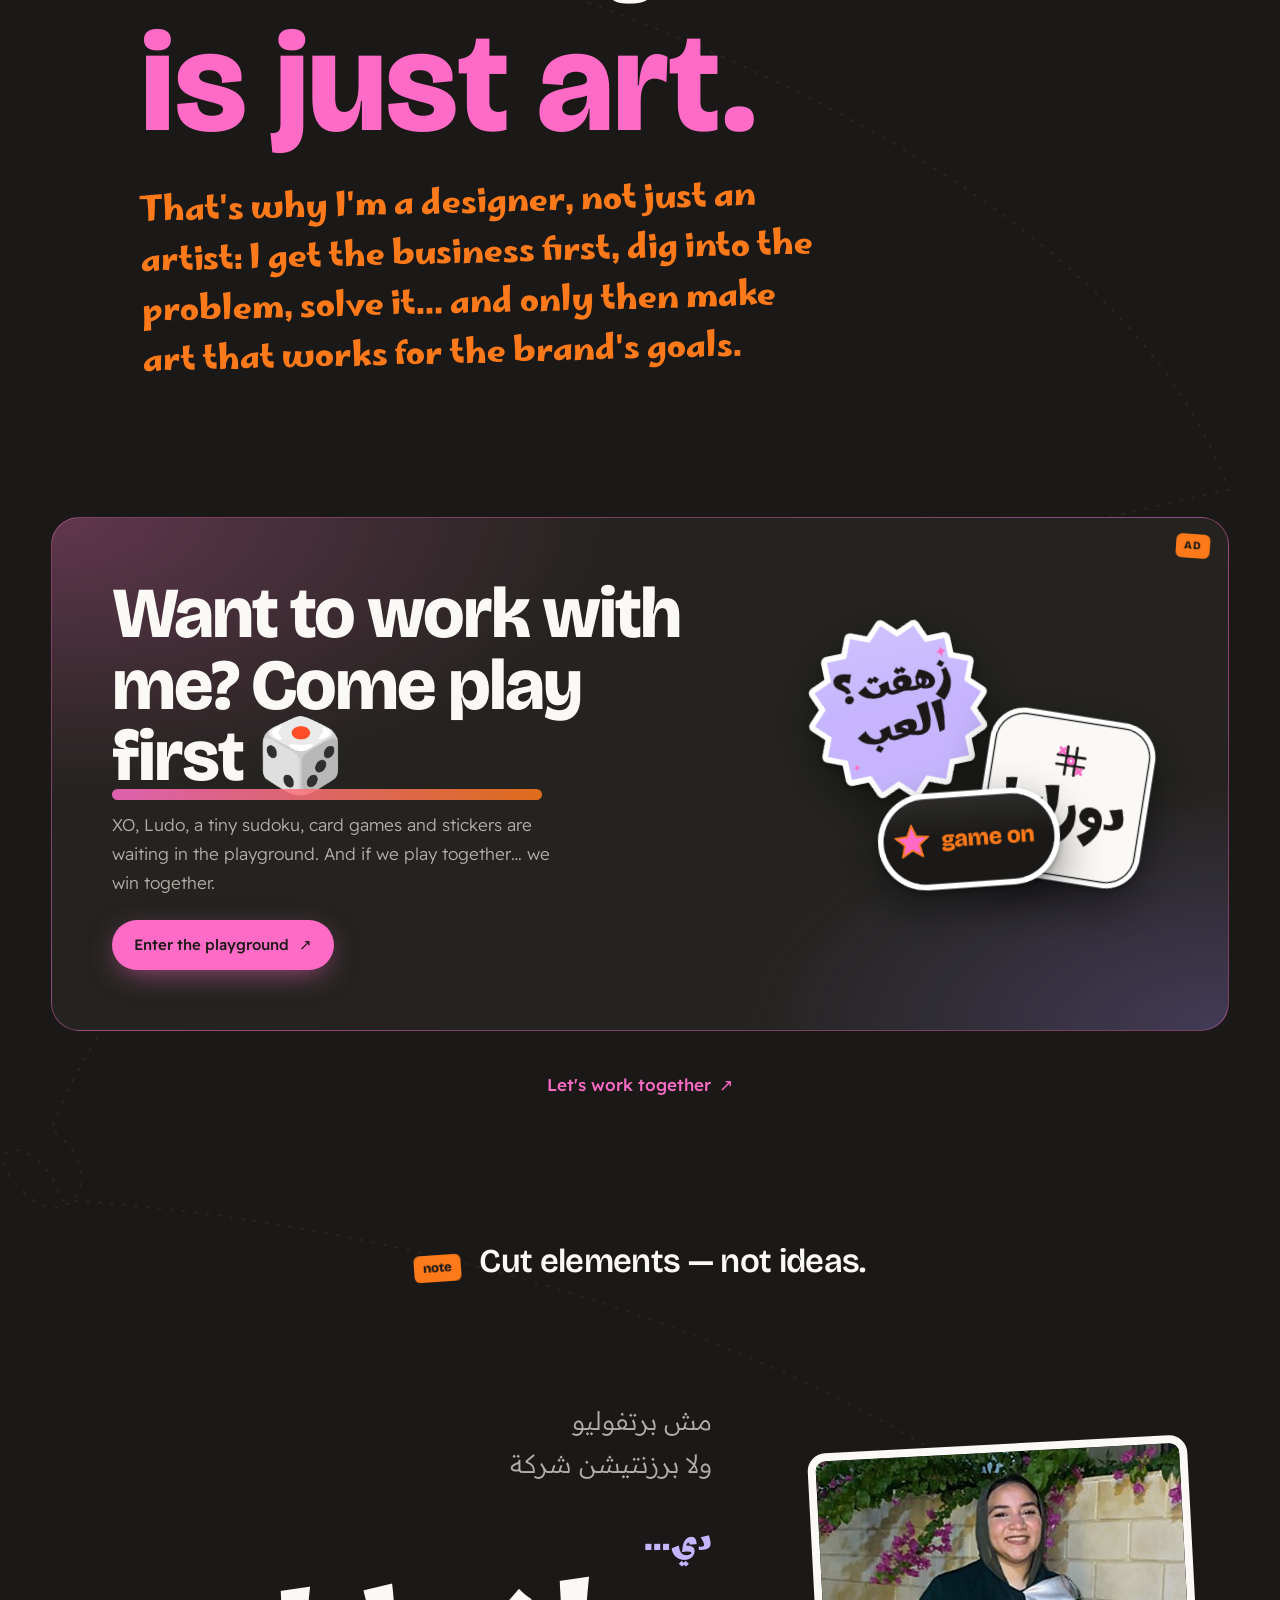
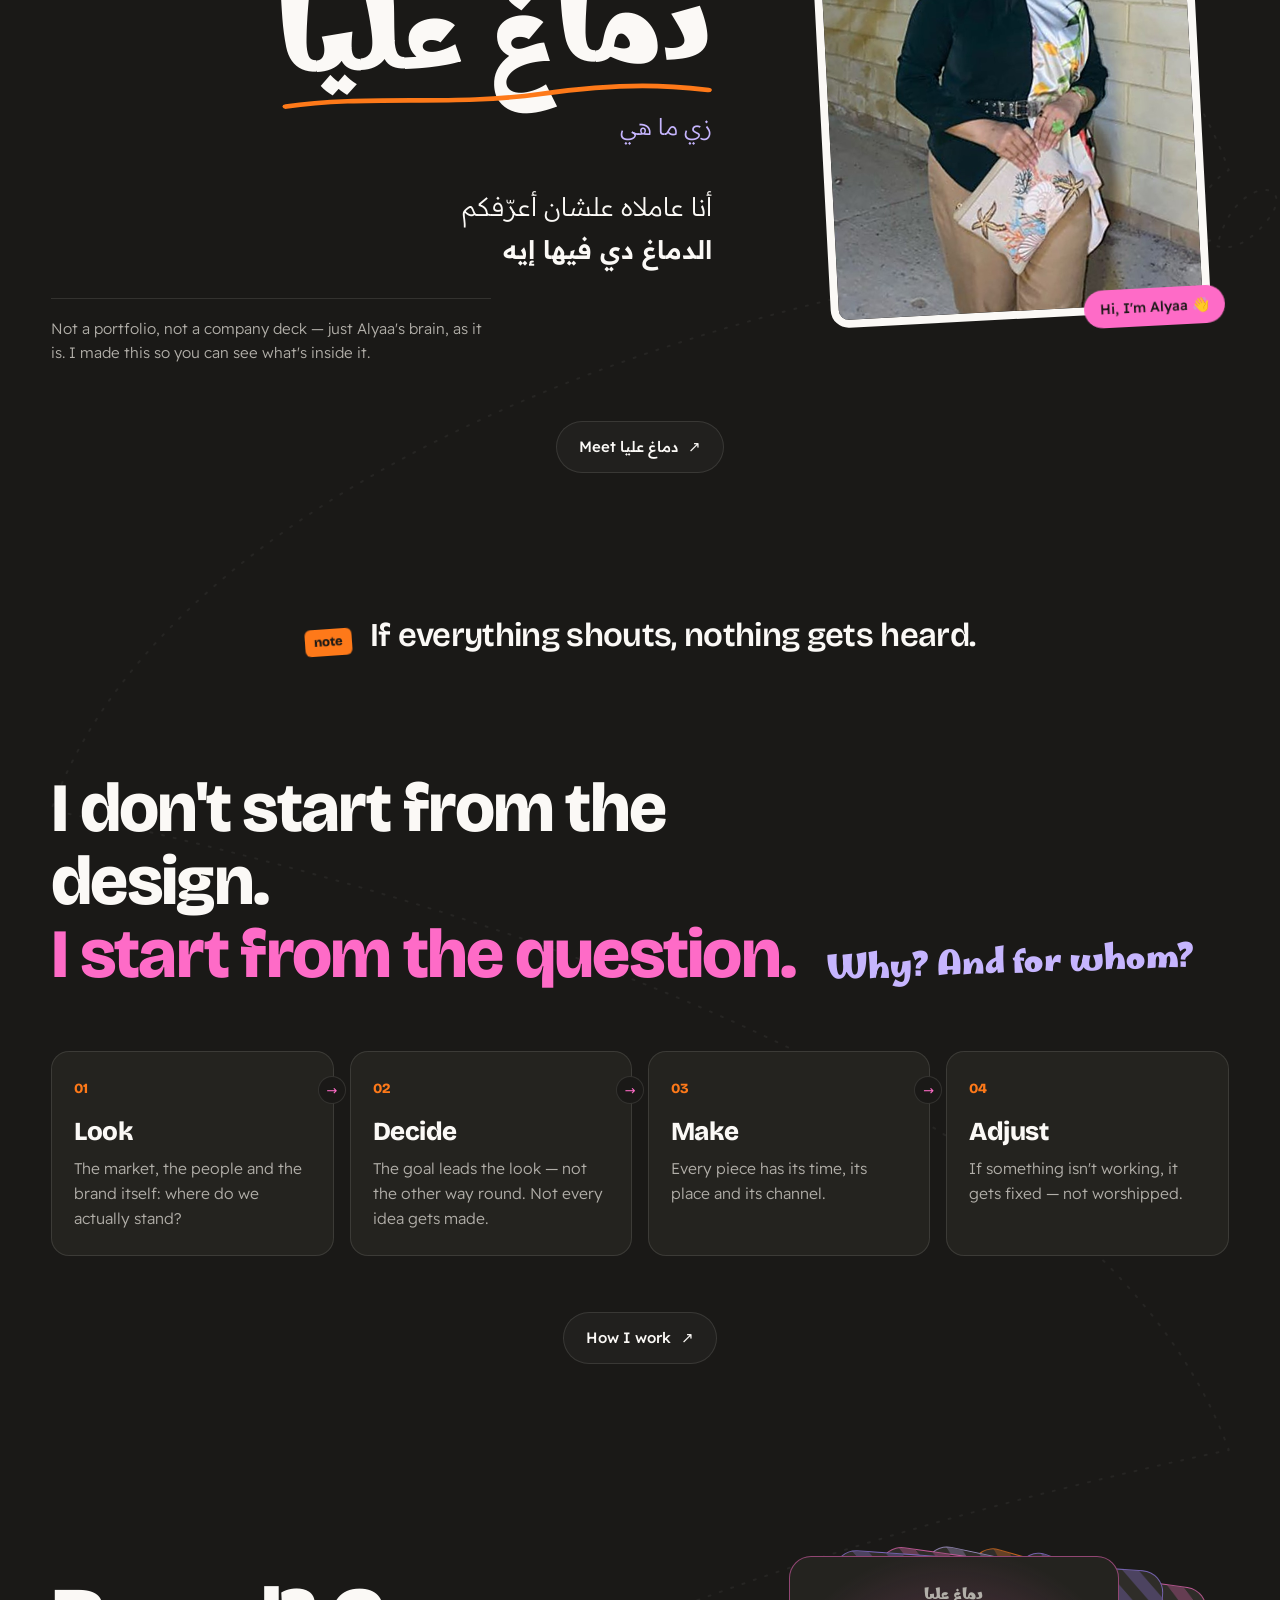
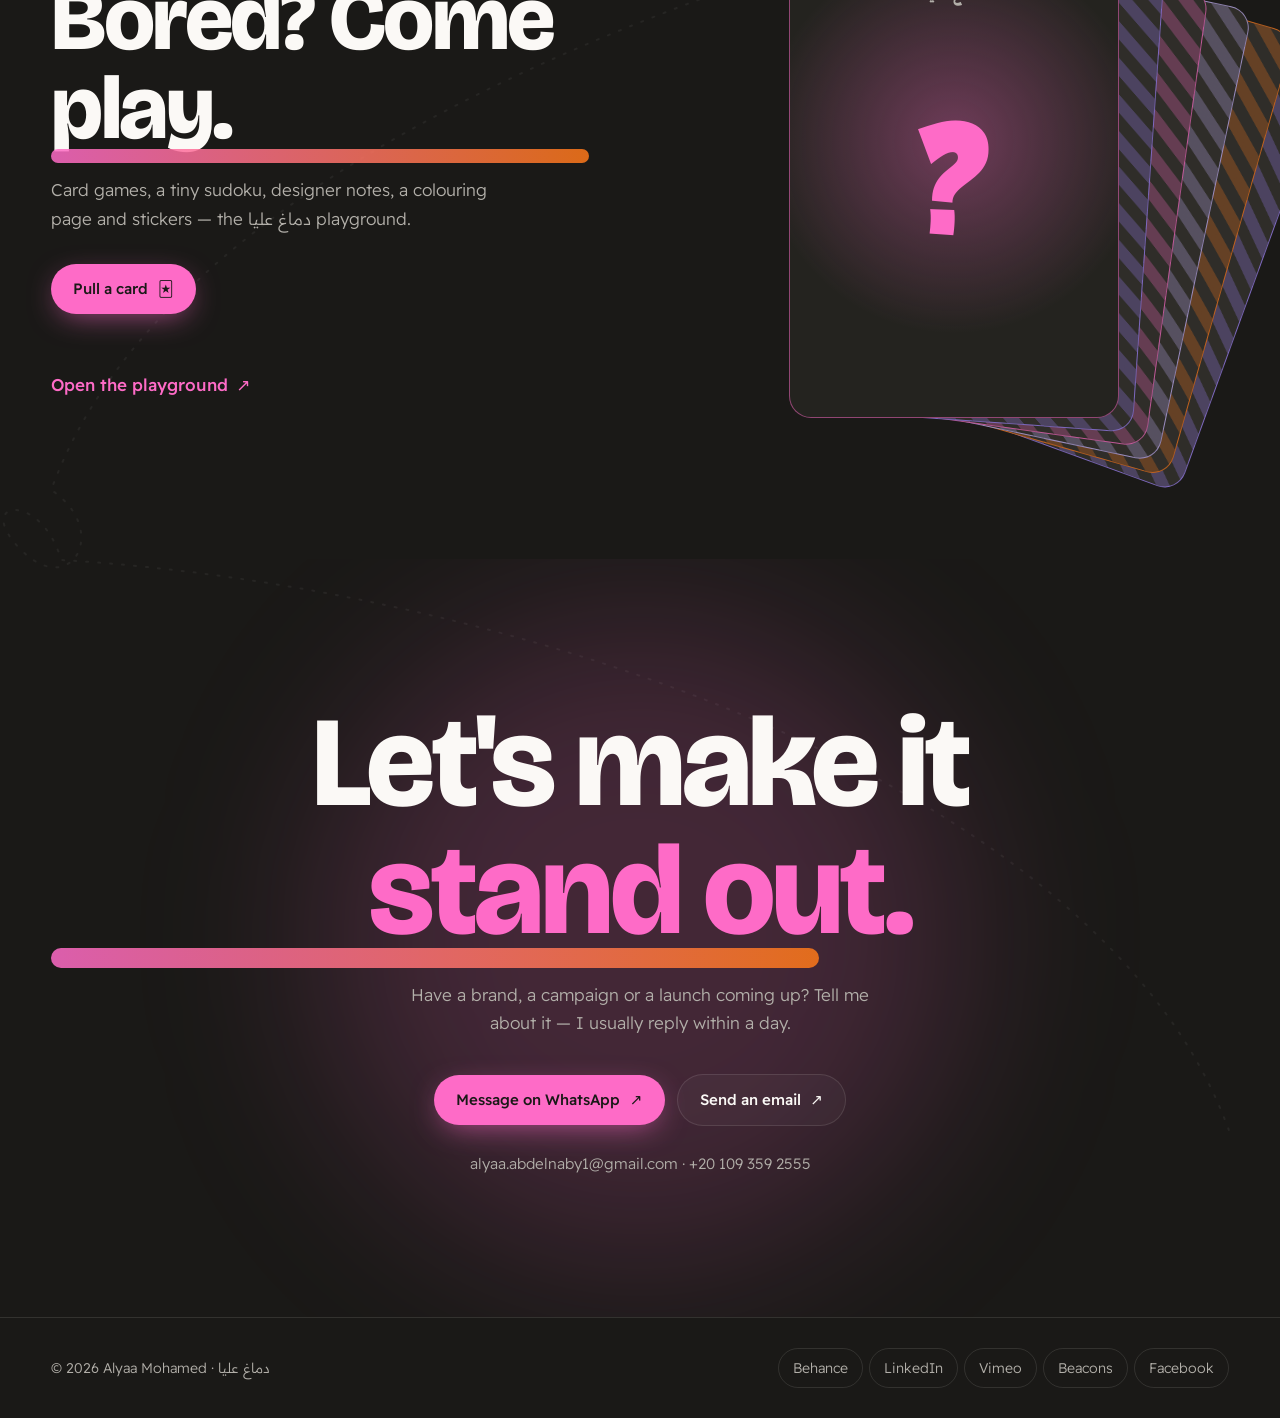
==== commit 3f69b2f2: "More motion: scroll progress line, pen line drawn down the page, speed skew, heading and image revea" ====
--- a/index.html
+++ b/index.html
@@ -19,7 +19,7 @@
 <link rel="preconnect" href="https://fonts.googleapis.com">
 <link rel="preconnect" href="https://fonts.gstatic.com" crossorigin>
 <link href="https://fonts.googleapis.com/css2?family=Bricolage+Grotesque:opsz,wght@12..96,400;12..96,600;12..96,800&family=Readex+Pro:wght@300;400;500;600&family=Alexandria:wght@500;700;800&family=Marhey:wght@500;700&display=swap" rel="stylesheet">
-<link rel="stylesheet" href="assets/style.css?v=1124i">
+<link rel="stylesheet" href="assets/style.css?v=1124j">
 </head>
 <body class="reveal" data-page="home" data-title="">
 
@@ -219,9 +219,9 @@
   </div>
 </footer>
 
-<script src="assets/data.js?v=1124i"></script>
-<script src="assets/i18n.js?v=1124i"></script>
-<script src="assets/site.js?v=1124i"></script>
-<script src="assets/motion.js?v=1124i"></script>
+<script src="assets/data.js?v=1124j"></script>
+<script src="assets/i18n.js?v=1124j"></script>
+<script src="assets/site.js?v=1124j"></script>
+<script src="assets/motion.js?v=1124j"></script>
 </body>
 </html>
--- a/assets/style.css
+++ b/assets/style.css
@@ -1091,3 +1091,26 @@
 .confetto{position:fixed;z-index:9999;pointer-events:none;font-size:18px;font-weight:700;line-height:1;translate:-50% -50%;animation:confetto .85s cubic-bezier(.2,.8,.3,1) forwards}
 @keyframes confetto{to{transform:translate(var(--dx),var(--dy)) rotate(var(--rot)) scale(.4);opacity:0}}
 @media (max-width:600px){.gcard.bk{--r:calc(var(--i) * 2.4deg);--x:calc(var(--i) * 4px)}html[dir="rtl"] .gcard.bk{--r:calc(var(--i) * -2.4deg);--x:calc(var(--i) * -4px)}.deck{width:min(86%,330px)}}
+
+/* ===== line motion ===== */
+.sprog{position:fixed;top:0;left:0;right:0;height:3px;z-index:120;transform-origin:left;transform:scaleX(0);pointer-events:none;background:linear-gradient(90deg,var(--pink),var(--orange),var(--purple))}
+html[dir="rtl"] .sprog{transform-origin:right}
+.pen-line{position:absolute;top:0;left:0;width:100%;z-index:-1;pointer-events:none;overflow:visible}
+.pen-line path{fill:none;stroke-linecap:round;stroke-linejoin:round}
+.pen-ghost{stroke:rgba(251,249,246,.05);stroke-width:2;stroke-dasharray:2 10}
+.pen-ink{stroke-width:3;opacity:.55}
+.pen-tip circle{fill:var(--pink)}
+.pen-tip text{font-size:12px;fill:#1a1917;font-weight:700}
+.pen-tip{transition:opacity .3s}
+main{position:relative}
+.marquee{transform:skewX(calc(var(--vel,0) * -1deg))}
+.cl-rows{transform:skewX(calc(var(--vel,0) * -.6deg))}
+.motion .h2.mk{clip-path:inset(-20% -6% 100% -6%);translate:0 .35em;transition:clip-path 1s cubic-bezier(.7,0,.2,1),translate 1s cubic-bezier(.7,0,.2,1)}
+.motion .h2.mk.drawn{clip-path:inset(-20% -6% -40% -6%);translate:0 0}
+.motion .card.rv .img img{clip-path:inset(100% 0 0 0);transition:clip-path 1.1s cubic-bezier(.7,0,.2,1) calc(var(--rvd,0ms) + 120ms),transform .7s cubic-bezier(.2,.8,.1,1)}
+.motion .card.rv.on .img img{clip-path:inset(0)}
+.cur-ring{position:fixed;top:-17px;left:-17px;width:34px;height:34px;border-radius:50%;border:1.5px solid var(--pink);z-index:9998;pointer-events:none;transition:width .25s,height .25s,top .25s,left .25s,background .25s,opacity .2s;mix-blend-mode:screen}
+.cur-ring.big{width:64px;height:64px;top:-32px;left:-32px;background:rgba(254,107,199,.14)}
+.cur-ring.off{opacity:0}
+@media (pointer:coarse){.cur-ring{display:none}}
+@media (prefers-reduced-motion:reduce){.pen-line,.cur-ring{display:none}.marquee,.cl-rows{transform:none}}
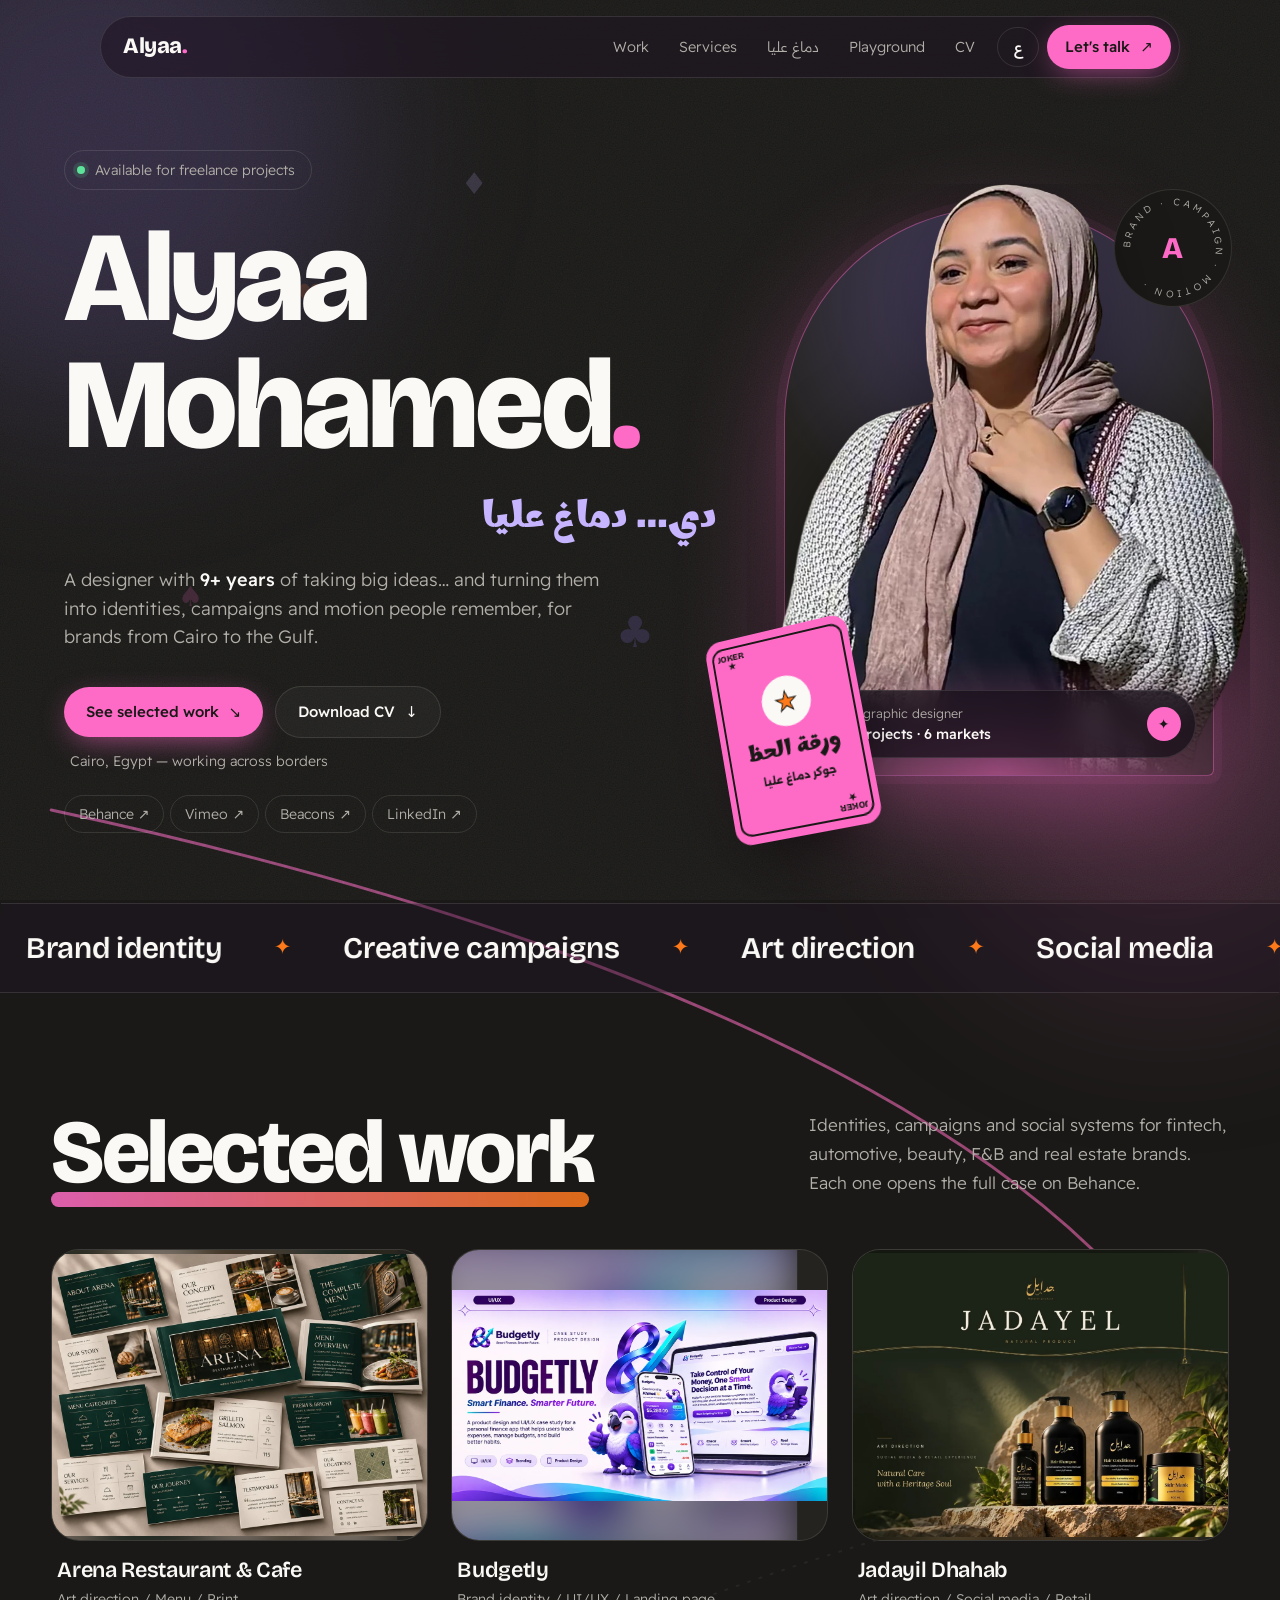
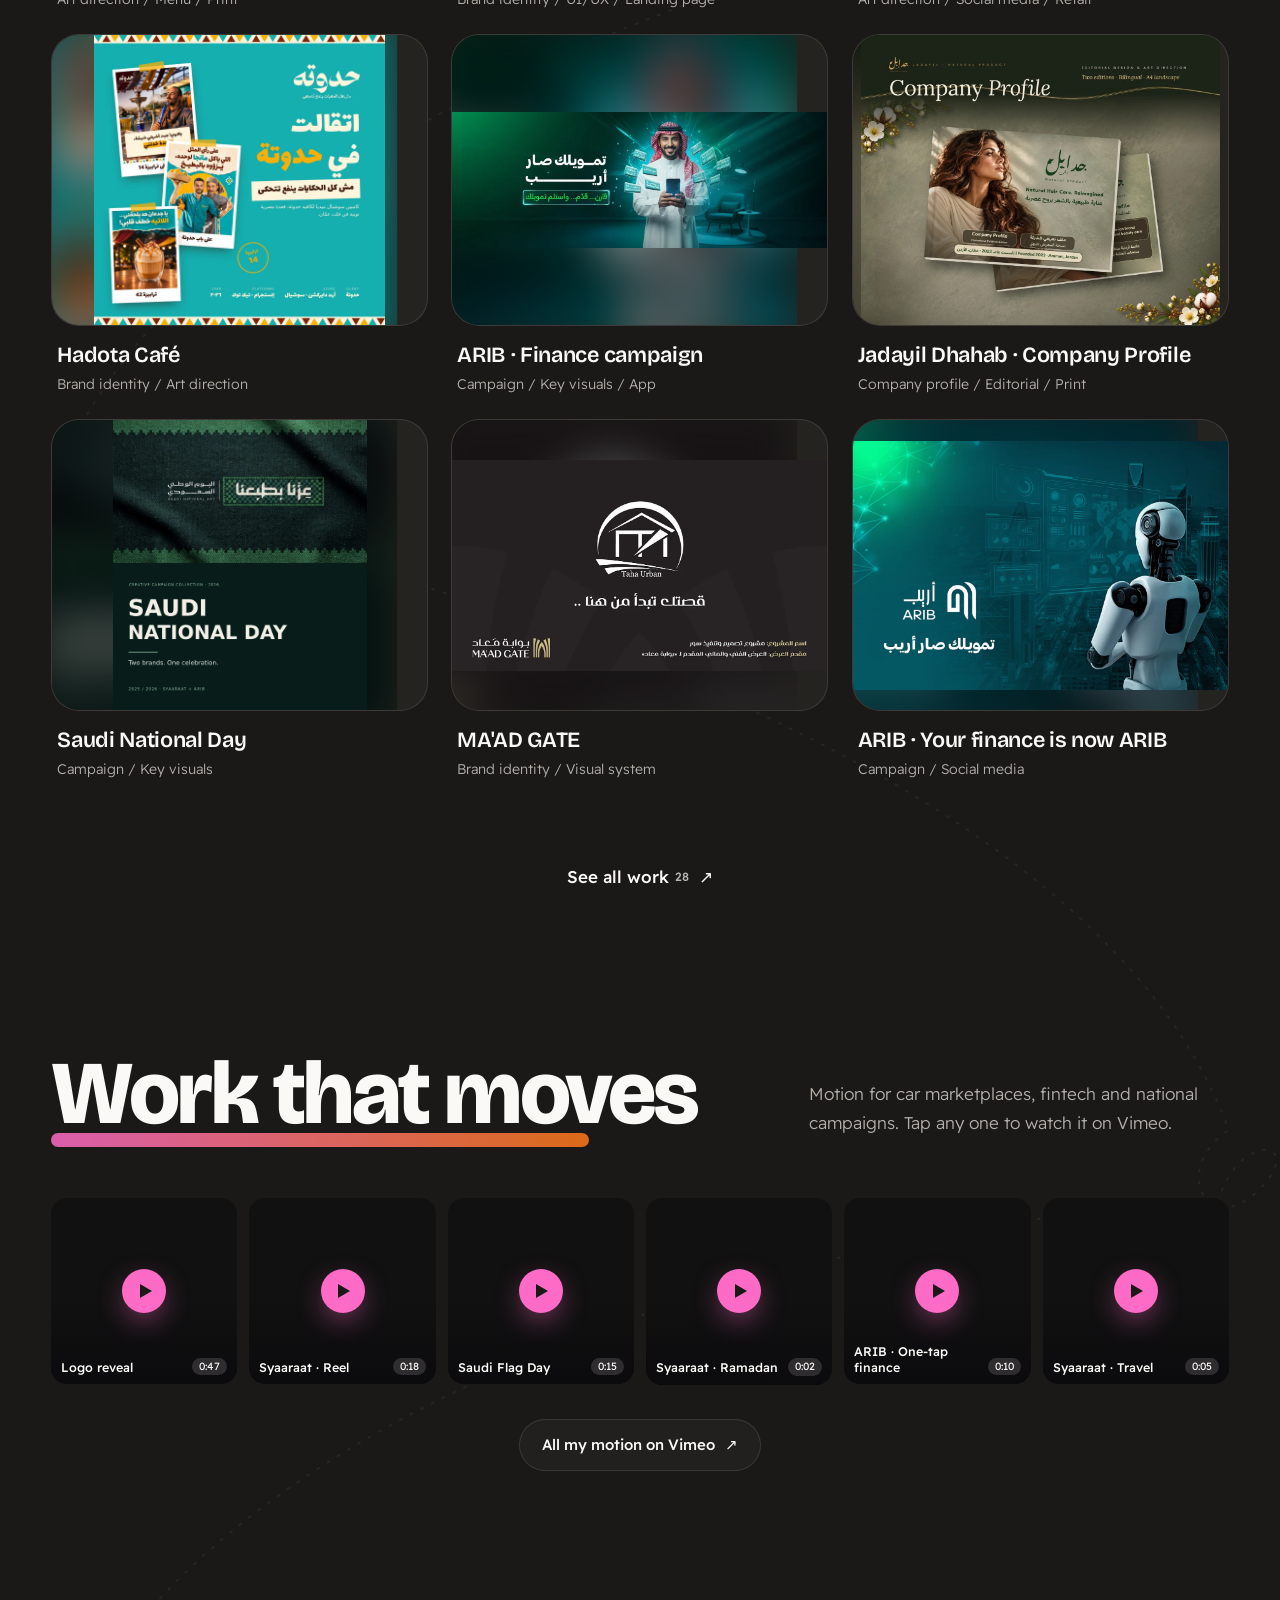
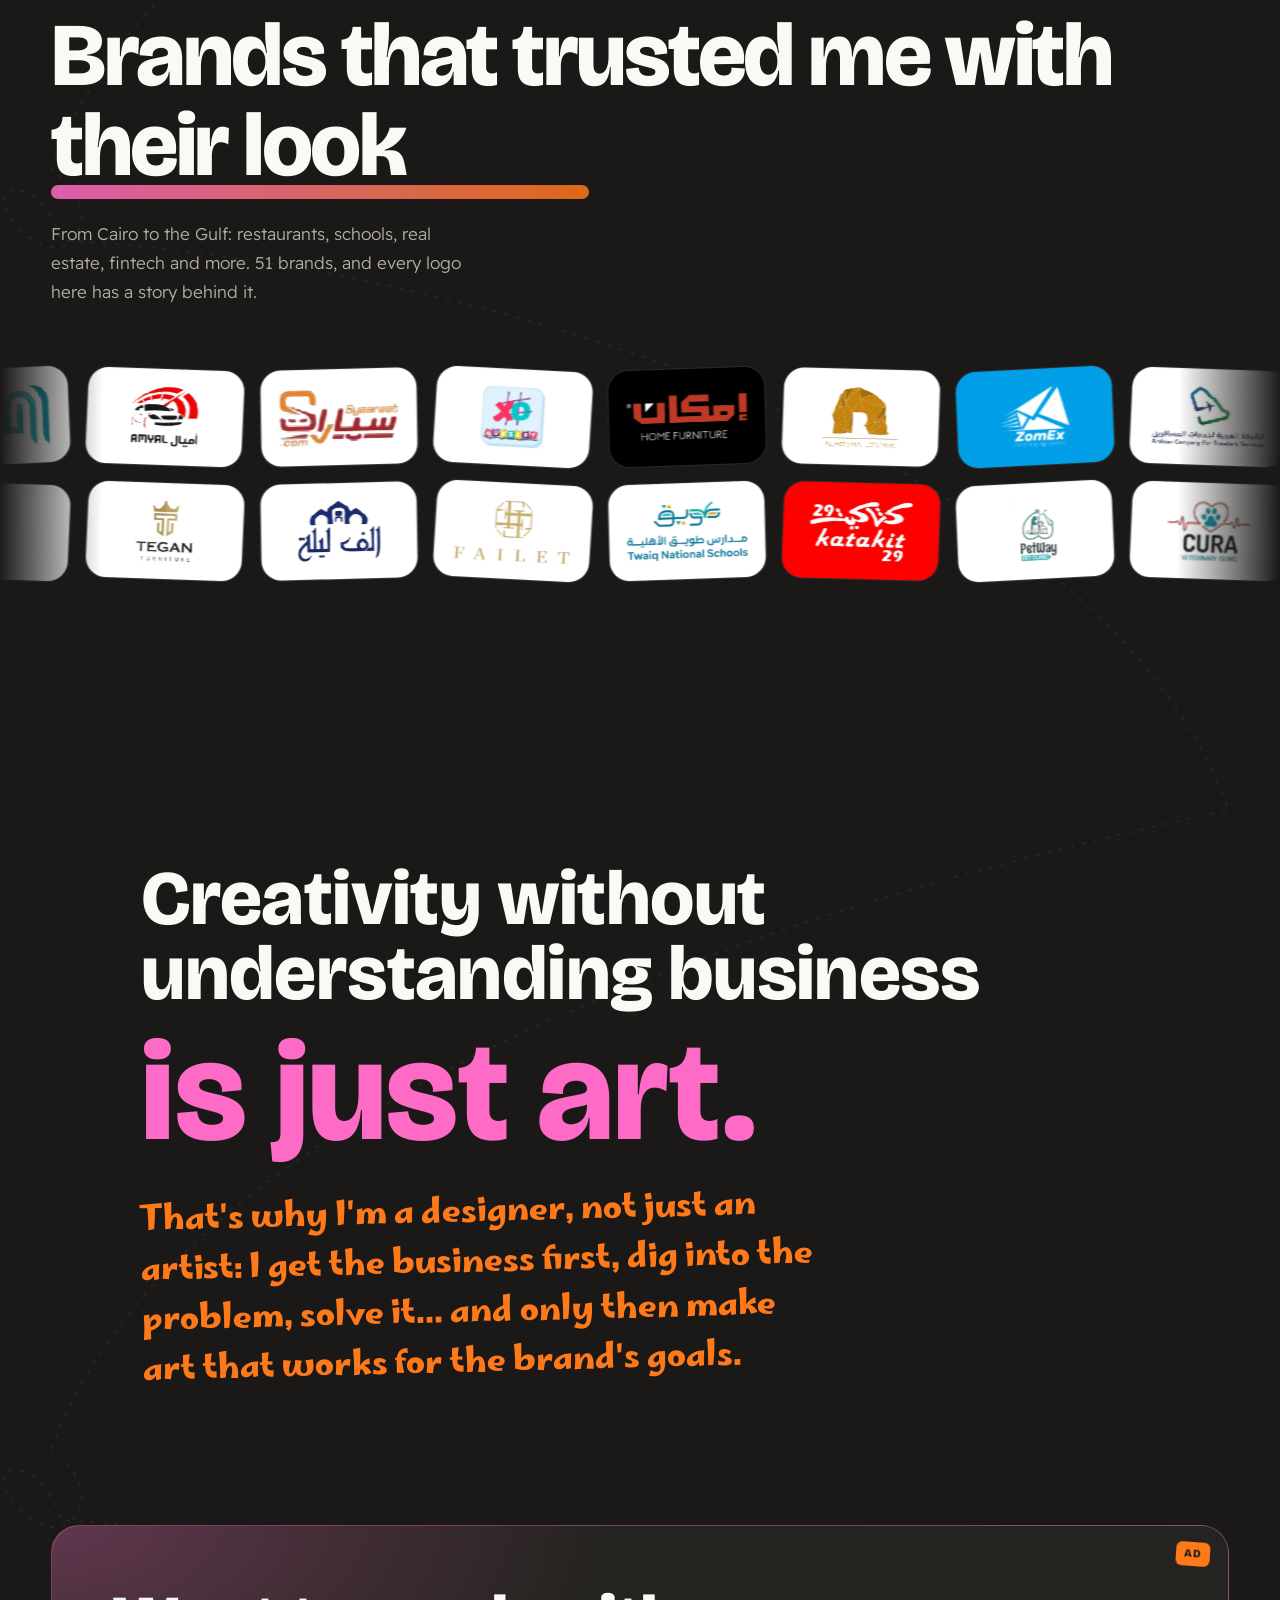
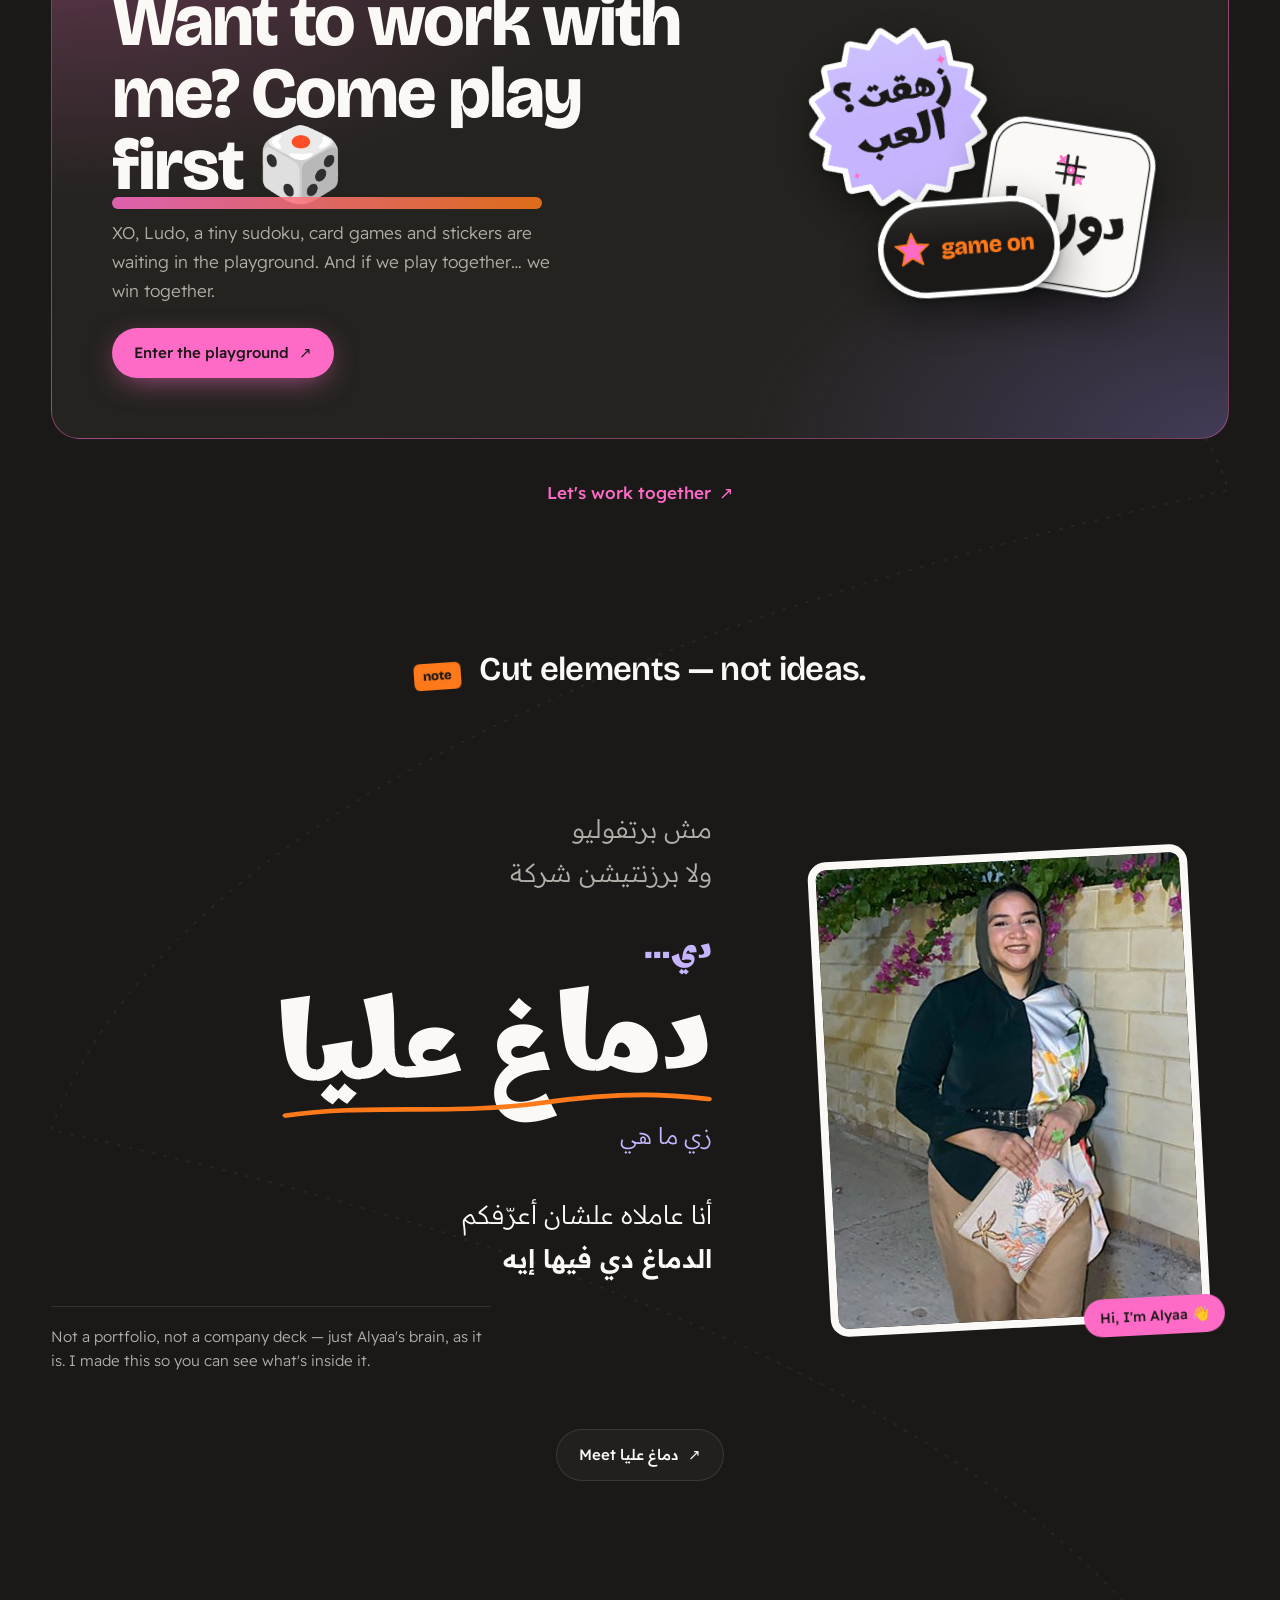
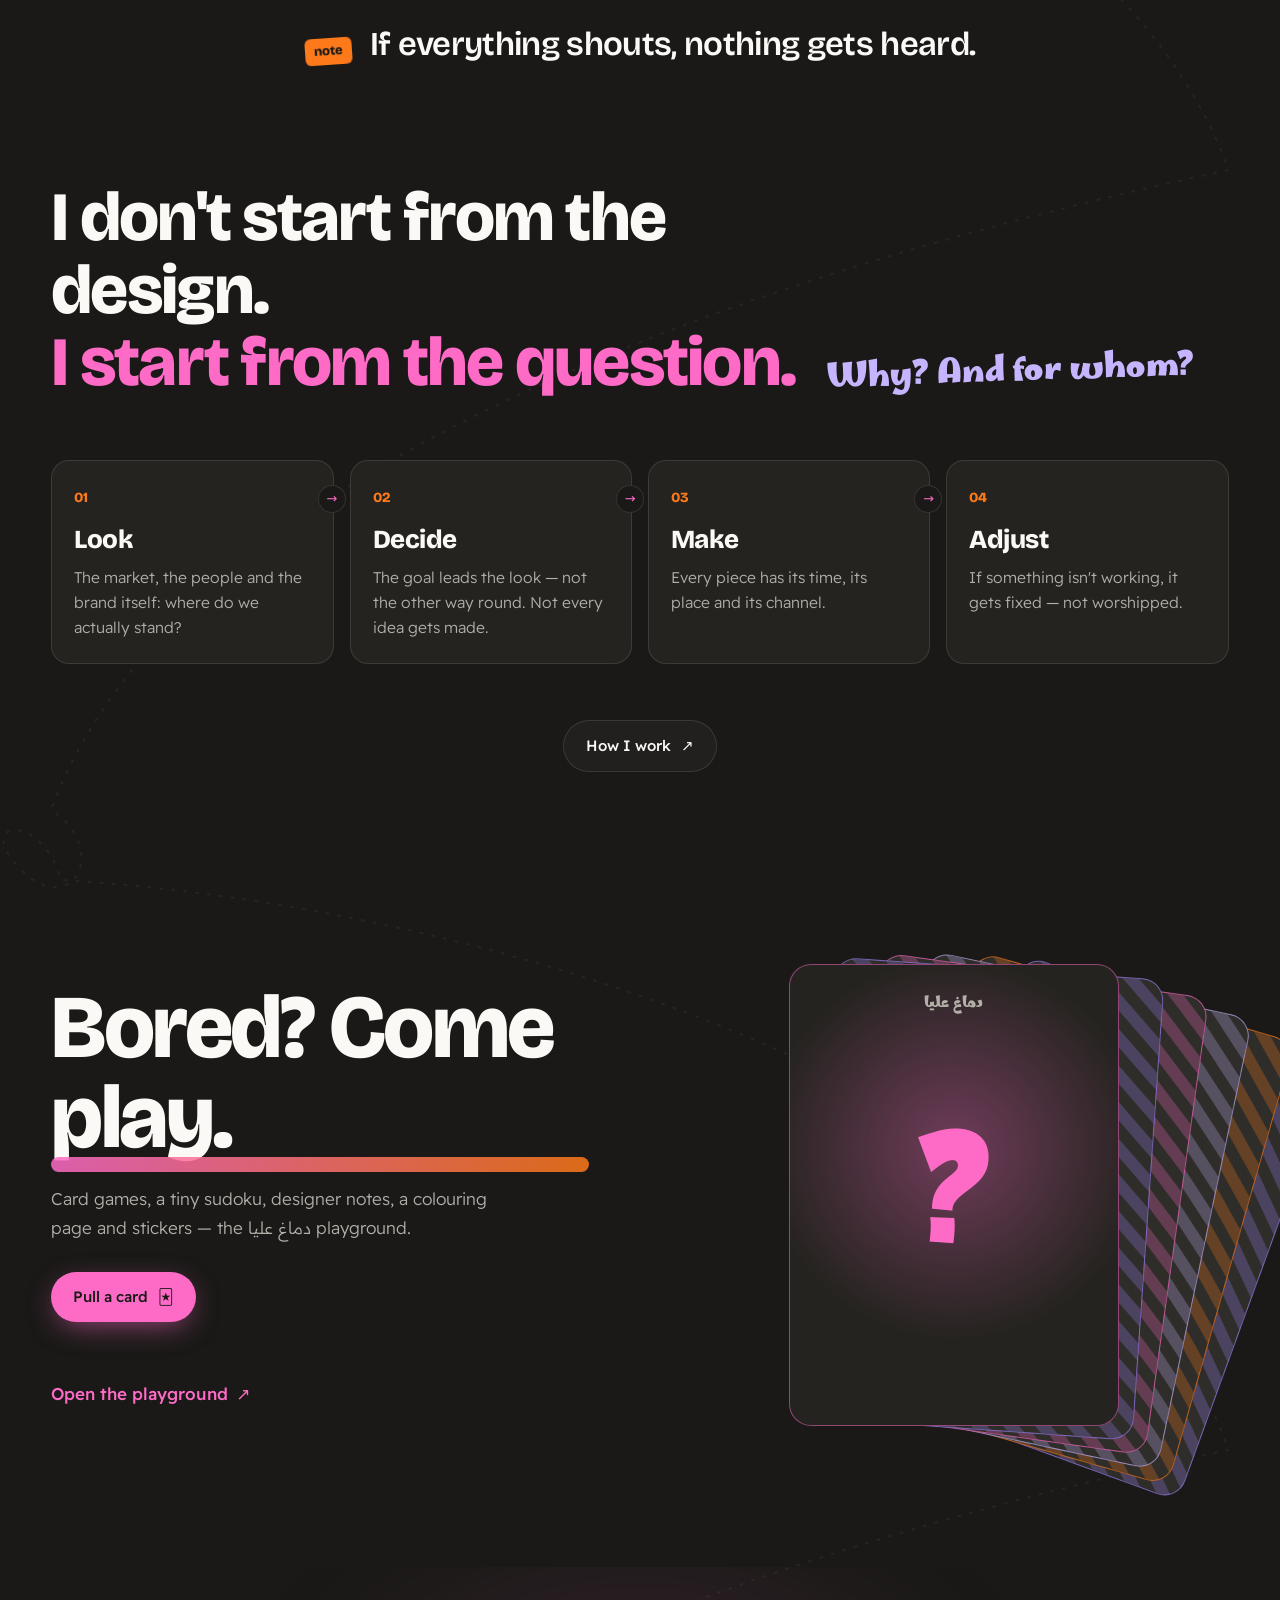
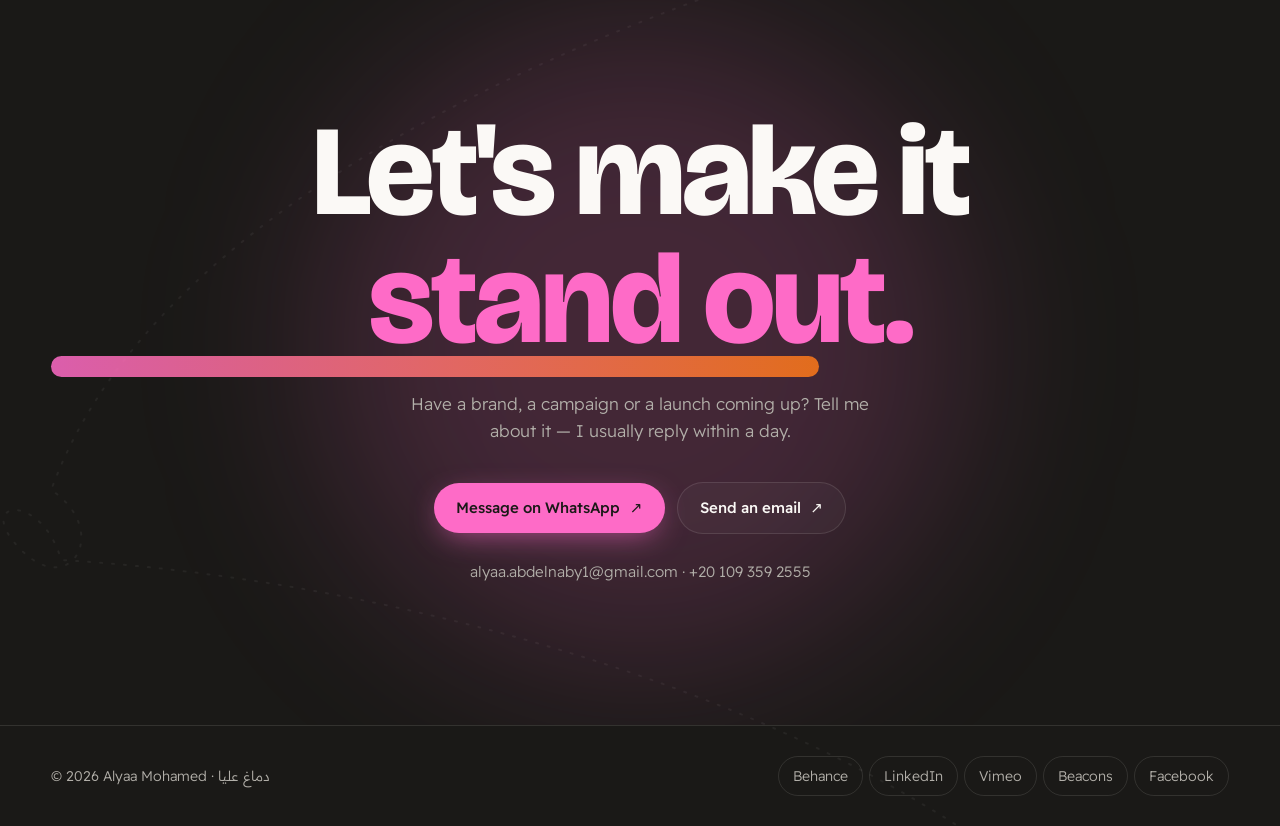
==== commit dd844a73: "Keep motion running on every device, videos in one smaller row Co-Authored-By: Claude Opus 5.5 <nore" ====
--- a/index.html
+++ b/index.html
@@ -19,7 +19,7 @@
 <link rel="preconnect" href="https://fonts.googleapis.com">
 <link rel="preconnect" href="https://fonts.gstatic.com" crossorigin>
 <link href="https://fonts.googleapis.com/css2?family=Bricolage+Grotesque:opsz,wght@12..96,400;12..96,600;12..96,800&family=Readex+Pro:wght@300;400;500;600&family=Alexandria:wght@500;700;800&family=Marhey:wght@500;700&display=swap" rel="stylesheet">
-<link rel="stylesheet" href="assets/style.css?v=1124j">
+<link rel="stylesheet" href="assets/style.css?v=1124k">
 </head>
 <body class="reveal" data-page="home" data-title="">
 
@@ -219,9 +219,9 @@
   </div>
 </footer>
 
-<script src="assets/data.js?v=1124j"></script>
-<script src="assets/i18n.js?v=1124j"></script>
-<script src="assets/site.js?v=1124j"></script>
-<script src="assets/motion.js?v=1124j"></script>
+<script src="assets/data.js?v=1124k"></script>
+<script src="assets/i18n.js?v=1124k"></script>
+<script src="assets/site.js?v=1124k"></script>
+<script src="assets/motion.js?v=1124k"></script>
 </body>
 </html>
--- a/assets/style.css
+++ b/assets/style.css
@@ -422,7 +422,7 @@
   .stamp{width:92px;height:92px;top:-12px;inset-inline-end:-6px}
   .cs-next .thumb{display:none}
 }
-@media (prefers-reduced-motion:reduce){
+@media (prefers-reduced-motion:reduce) and (max-width:0px){
   *,*::before,*::after{animation:none!important;transition:none!important;scroll-behavior:auto!important}
   .reveal .name .ln>span,.reveal .fade,.reveal .arch-wrap{transform:none;opacity:1}
 }
@@ -601,7 +601,7 @@
 .cs-wait .die i{width:6px;height:6px}
 .cs-wait a{color:var(--pink);font-weight:500}
 .cs-wait.done{display:none}
-@media (prefers-reduced-motion:reduce){.loader{display:none}}
+@media (prefers-reduced-motion:reduce) and (max-width:0px){.loader{display:none}}
 
 /* home: play-to-work ad */
 .ad{position:relative;display:grid;grid-template-columns:1.1fr .9fr;gap:clamp(24px,5vw,70px);align-items:center;padding:clamp(26px,5vw,60px);border-radius:var(--r-lg);overflow:hidden;
@@ -767,7 +767,7 @@
 .kb-suits{position:absolute;bottom:9.2cqw;left:0;right:0;display:flex;justify-content:center;gap:4.2cqw;font-size:5.9cqw;line-height:1}
 .kb-suits i{font-style:normal}
 .kb-suits i:nth-child(1){color:#fe6bc7}.kb-suits i:nth-child(2){color:#fe7919}.kb-suits i:nth-child(3){color:#c6b5fe}.kb-suits i:nth-child(4){color:#fbf9f6}
-@media (prefers-reduced-motion:reduce){.kcard{transition:none}}
+@media (prefers-reduced-motion:reduce) and (max-width:0px){.kcard{transition:none}}
 /* services as 3 pillars */
 .pillar{display:grid;grid-template-columns:70px minmax(0,1fr) minmax(0,1.15fr);gap:30px;align-items:start;padding:clamp(30px,4vw,48px) 4px;border-bottom:1px solid var(--line)}
 .pl-n{font-family:var(--display);font-weight:600;font-size:16px;color:var(--pink);padding-top:10px}
@@ -837,7 +837,7 @@
 .ld-board .lt.can:focus-visible{outline:3px solid #1a1917;outline-offset:2px}
 .ld-board .lt.done{width:46%}
 @keyframes ldPulse{0%,100%{box-shadow:0 0 0 1.5px #1a1917,0 0 0 0 rgba(26,25,23,.5)}50%{box-shadow:0 0 0 1.5px #1a1917,0 0 0 6px rgba(26,25,23,.18)}}
-@media (prefers-reduced-motion:reduce){.ld-board .lt.can{animation:none;box-shadow:0 0 0 3px #1a1917}}
+@media (prefers-reduced-motion:reduce) and (max-width:0px){.ld-board .lt.can{animation:none;box-shadow:0 0 0 3px #1a1917}}
 .ld-home .hm b{font-size:12px;font-weight:600;color:var(--paper)}
 .ld-home .hm{display:flex;gap:6px;width:auto;padding:0 10px;align-items:center}
 
@@ -890,7 +890,7 @@
 .tc-tape{position:absolute;top:7%;width:30%;height:7%;background:#fe7919;opacity:.85;transform:rotate(-3deg)}
 .tc-suits{display:flex;gap:8%;font-size:9cqw}
 .tc-suits i{font-style:normal}.tc-suits i:nth-child(1){color:#fe6bc7}.tc-suits i:nth-child(2){color:#fe7919}.tc-suits i:nth-child(3){color:#c6b5fe}.tc-suits i:nth-child(4){color:#fbf9f6}
-@media (prefers-reduced-motion:reduce){.tcard{display:none}}
+@media (prefers-reduced-motion:reduce) and (max-width:0px){.tcard{display:none}}
 .note:nth-child(4n+1){--r:-1.6deg}.note:nth-child(4n+2){--r:1.2deg}.note:nth-child(4n+3){--r:-.8deg}.note:nth-child(4n){--r:1.8deg}
 /* phones: no pinned showcase — the work shows straight away */
 .motion .sc.sc-off{padding:clamp(70px,10vw,120px) 0 0}
@@ -924,7 +924,7 @@
 .cl:hover{transform:rotate(0) scale(1.08);box-shadow:0 0 0 2px var(--pink),0 14px 30px -12px rgba(254,107,199,.7)}
 @keyframes clRun{to{transform:translateX(-50%)}}
 @media (max-width:700px){.cl{width:124px;height:78px;border-radius:16px;padding:10px 14px}.cl img{max-height:48px}.cl-rows{gap:12px}.cl-set{gap:12px;padding-right:12px}}
-@media (prefers-reduced-motion:reduce){
+@media (prefers-reduced-motion:reduce) and (max-width:0px){
   .cl-rows{-webkit-mask:none;mask:none;overflow-x:auto}
   .cl-row{animation:none}.cl-set[aria-hidden]{display:none}
 }
@@ -989,7 +989,7 @@
   .wk-info{padding:20px 20px 24px;gap:12px}
   .wk h3{font-size:clamp(28px,7.5vw,40px)}
 }
-@media (prefers-reduced-motion:reduce){.wk{position:relative;top:auto;transform:none;filter:none}}
+@media (prefers-reduced-motion:reduce) and (max-width:0px){.wk{position:relative;top:auto;transform:none;filter:none}}
 
 @media (max-width:760px){.wk-grid .card:nth-child(9){display:none}}
 
@@ -1050,7 +1050,7 @@
 .knav-btn:disabled{opacity:.35;cursor:default}
 .knav-btn:focus-visible{outline:3px solid var(--pink);outline-offset:3px}
 .knav-n{min-width:64px;text-align:center;font-family:"Bricolage Grotesque",sans-serif;font-weight:800;font-size:15px;color:var(--muted);font-variant-numeric:tabular-nums}
-@media (prefers-reduced-motion:reduce){.ktoss,.kcard.k-in .kface,.kcard.k-back{transition:none;animation:none}}
+@media (prefers-reduced-motion:reduce) and (max-width:0px){.ktoss,.kcard.k-in .kface,.kcard.k-back{transition:none;animation:none}}
 
 /* ===== live card fan (top card game) ===== */
 .fan{position:absolute;inset:0;pointer-events:none}
@@ -1113,4 +1113,14 @@
 .cur-ring.big{width:64px;height:64px;top:-32px;left:-32px;background:rgba(254,107,199,.14)}
 .cur-ring.off{opacity:0}
 @media (pointer:coarse){.cur-ring{display:none}}
-@media (prefers-reduced-motion:reduce){.pen-line,.cur-ring{display:none}.marquee,.cl-rows{transform:none}}
+@media (prefers-reduced-motion:reduce) and (max-width:0px){.pen-line,.cur-ring{display:none}.marquee,.cl-rows{transform:none}}
+
+/* videos: one row, smaller */
+.mo-grid{grid-template-columns:repeat(6,minmax(0,1fr));gap:12px}
+.mo-grid .mo{border-radius:16px}
+.mo-grid .mo .play{width:44px;height:44px}
+.mo-grid .mo .play::before{border-width:7px 0 7px 12px;margin-left:3px}
+.mo-grid .mo .meta{font-size:12.5px;inset-inline:10px;bottom:9px;line-height:1.3}
+.mo-grid .mo .meta small{font-size:10.5px;padding:2px 7px}
+@media (max-width:900px){.mo-grid{display:flex;overflow-x:auto;scroll-snap-type:x mandatory;padding-bottom:8px;scrollbar-width:none}
+  .mo-grid::-webkit-scrollbar{display:none}.mo-grid .mo{flex:0 0 clamp(150px,40vw,210px);scroll-snap-align:start}}
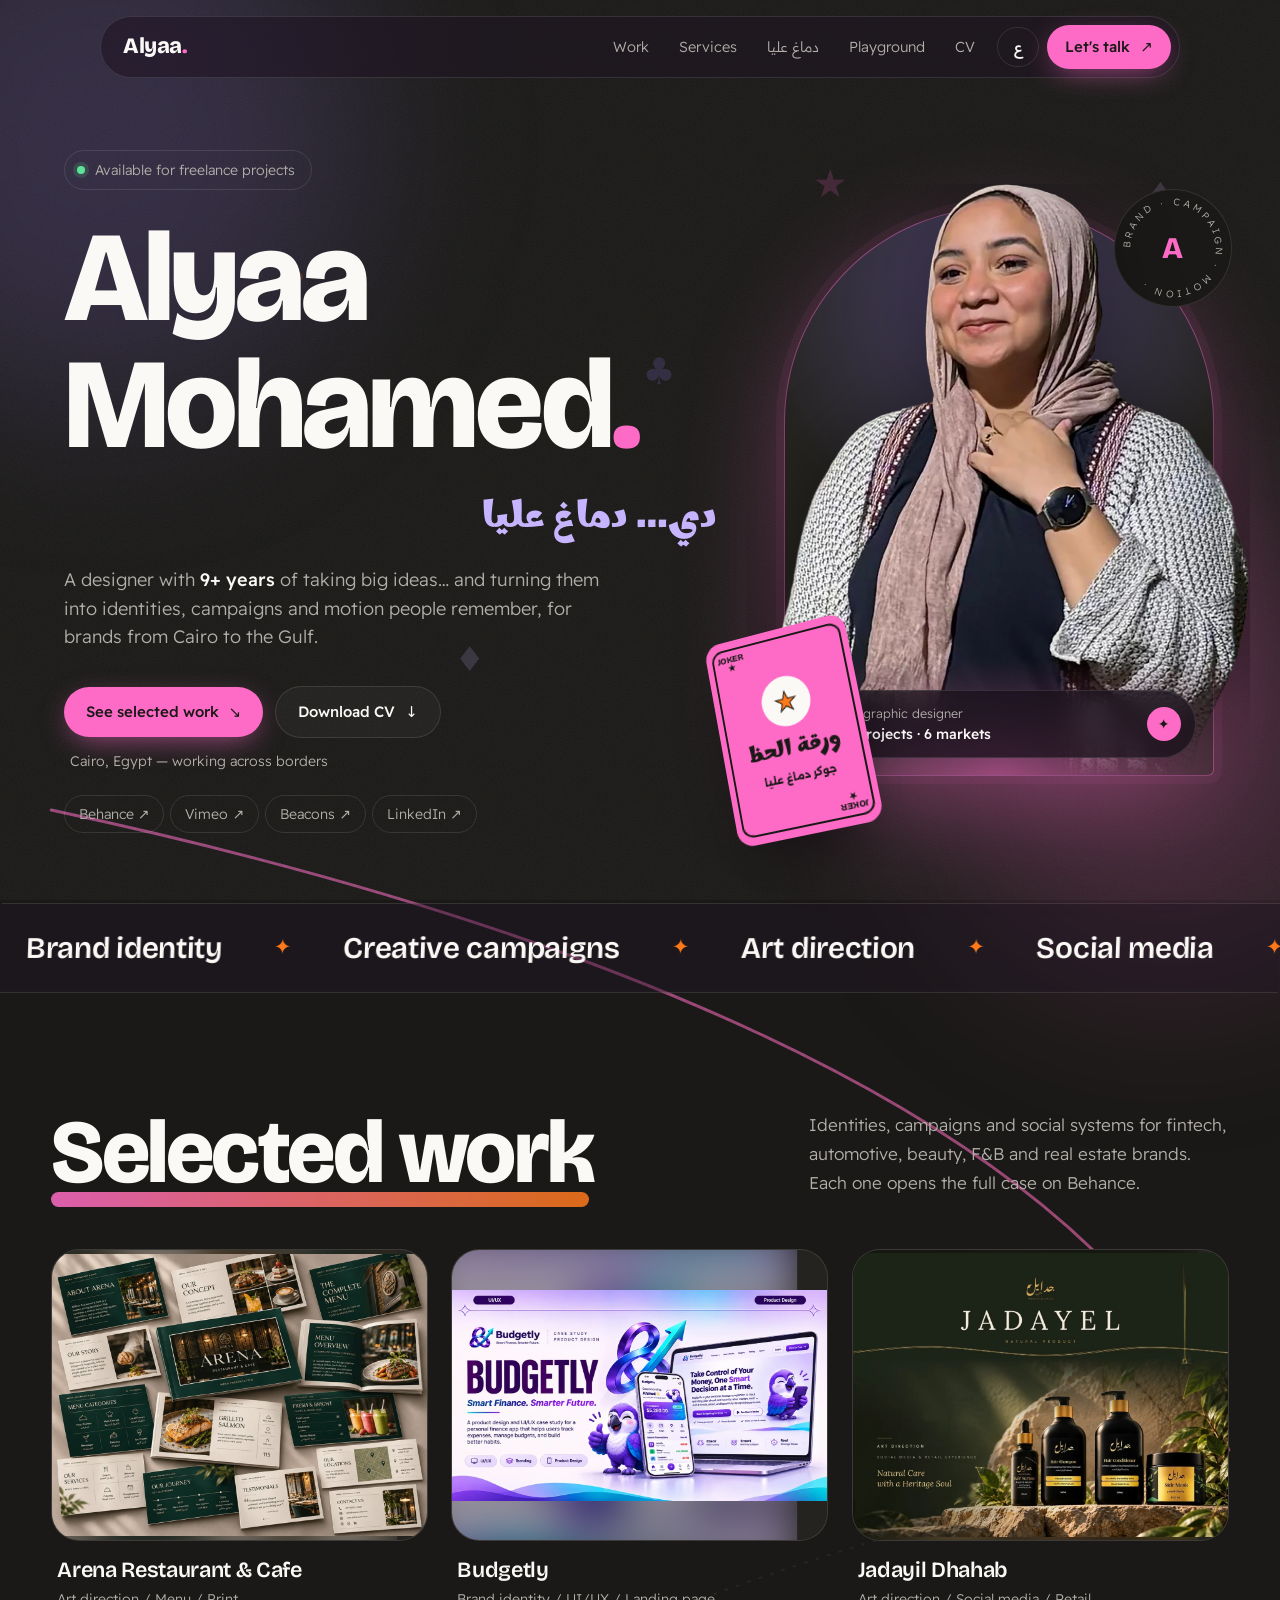
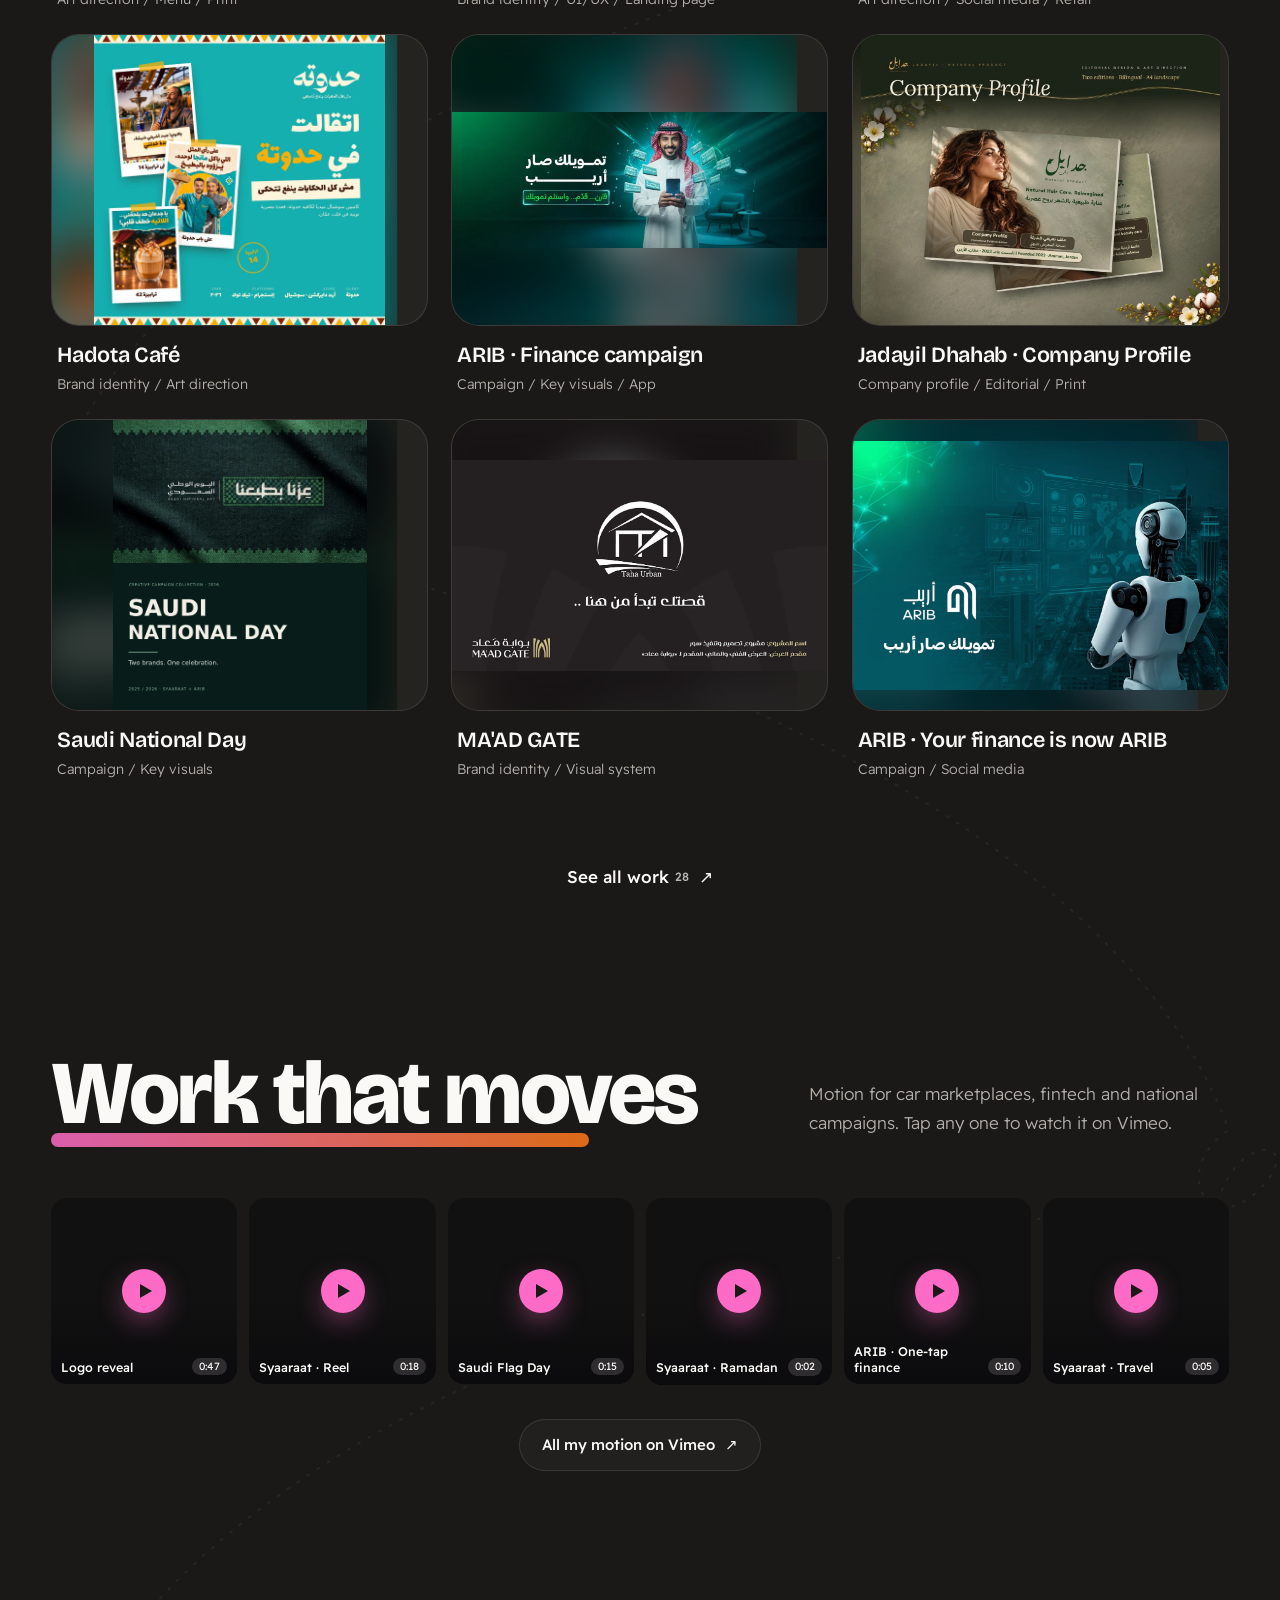
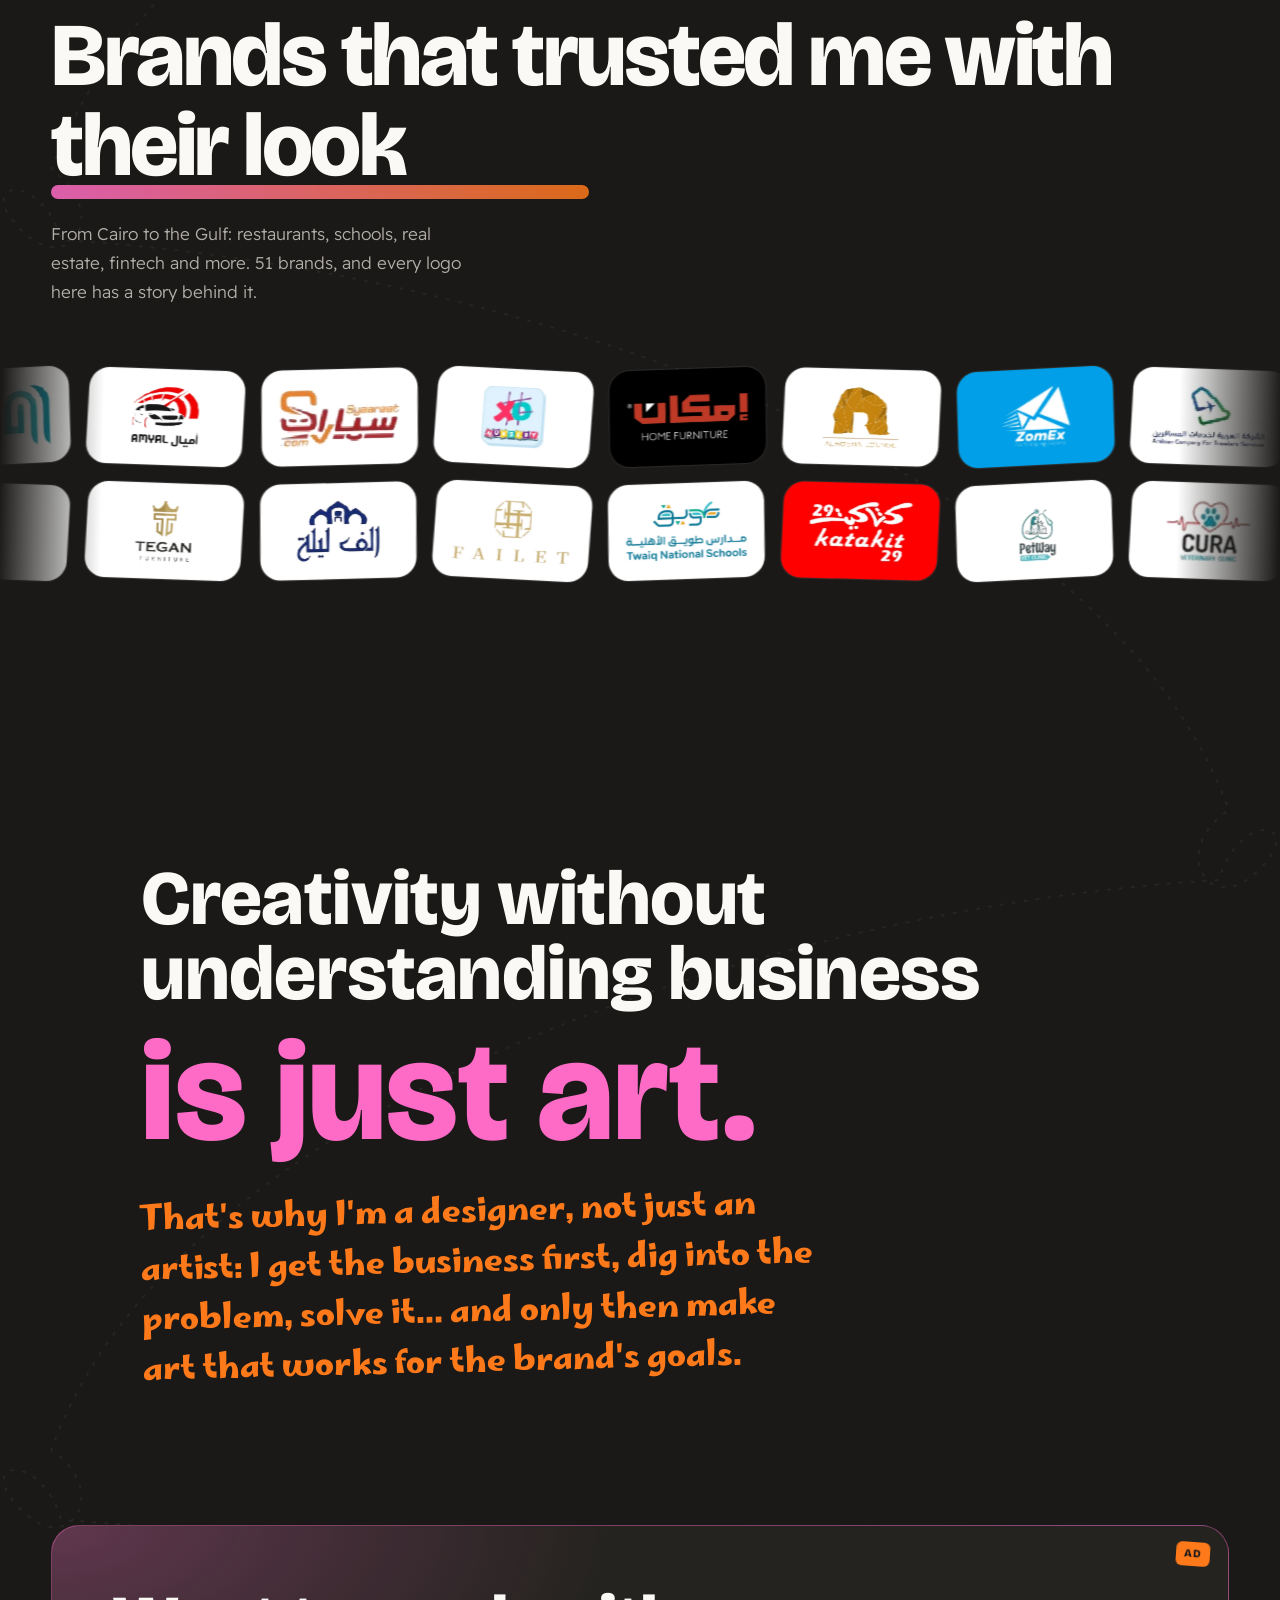
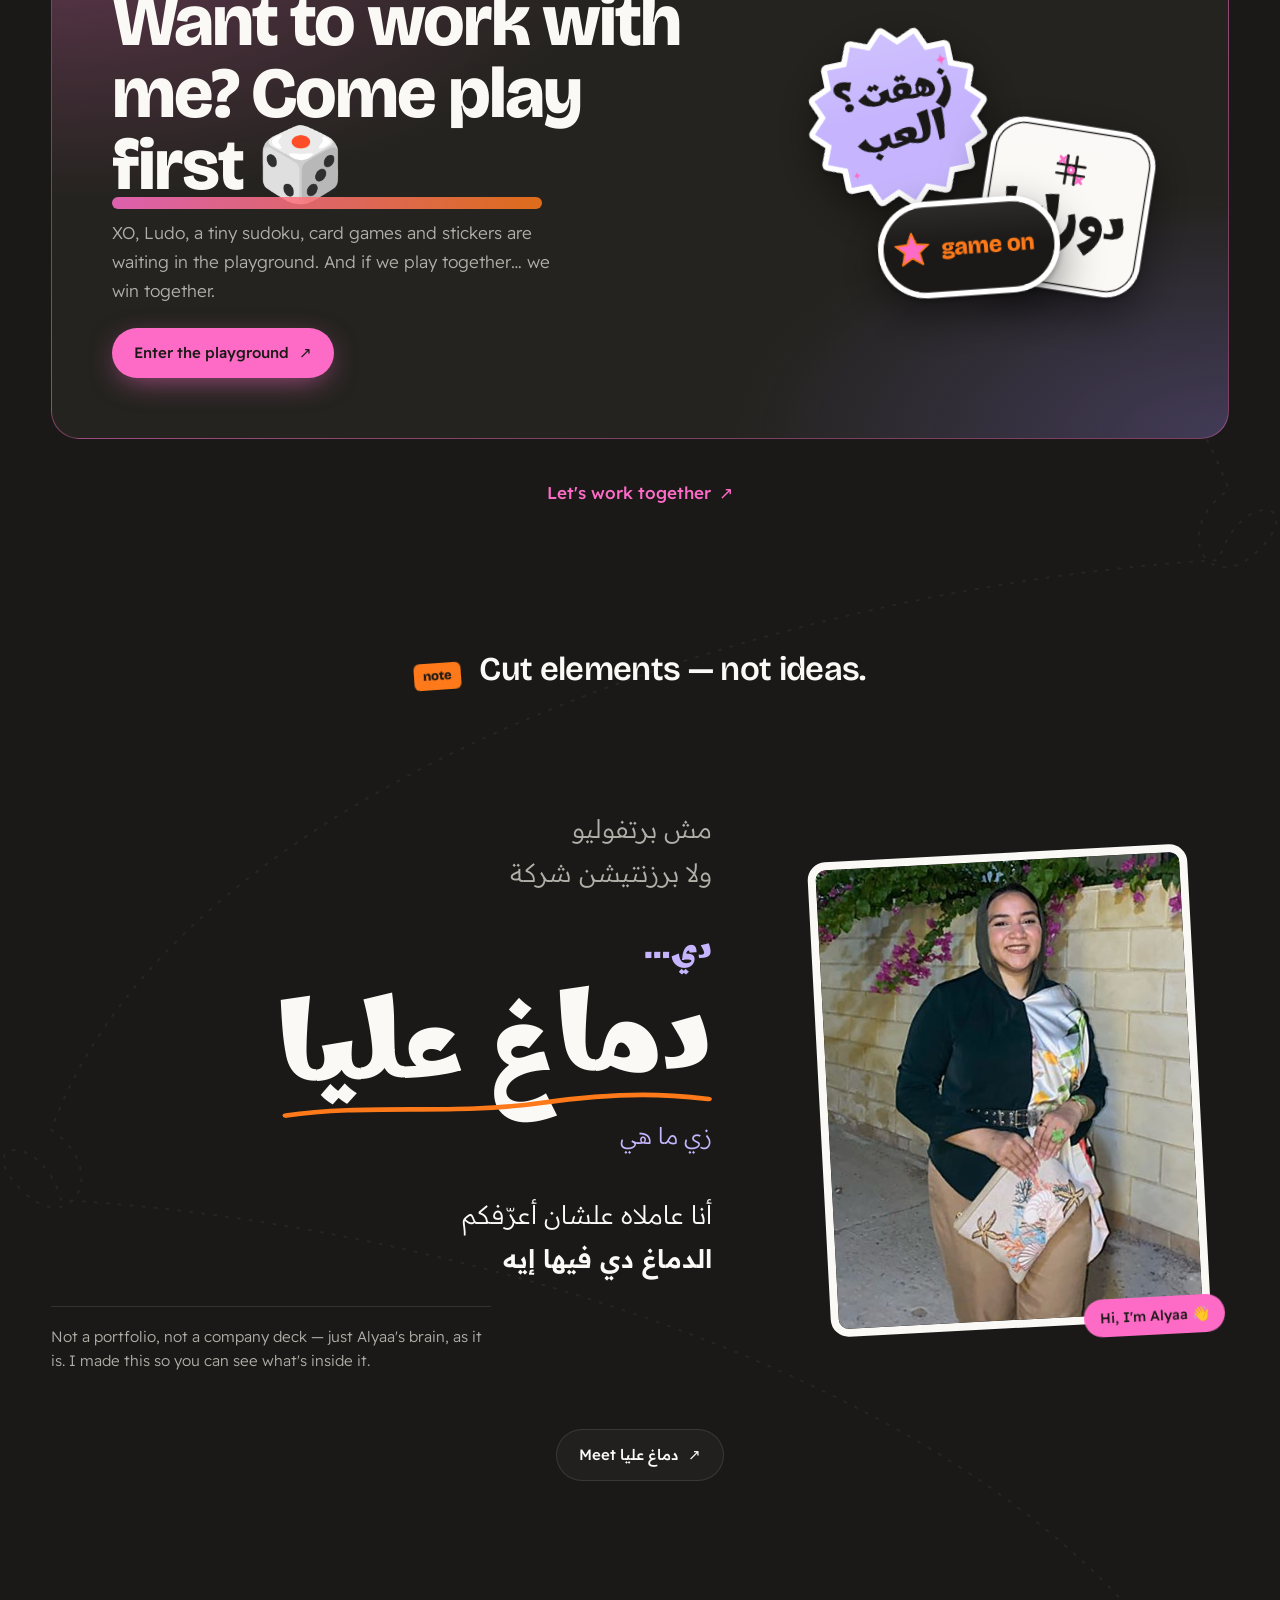
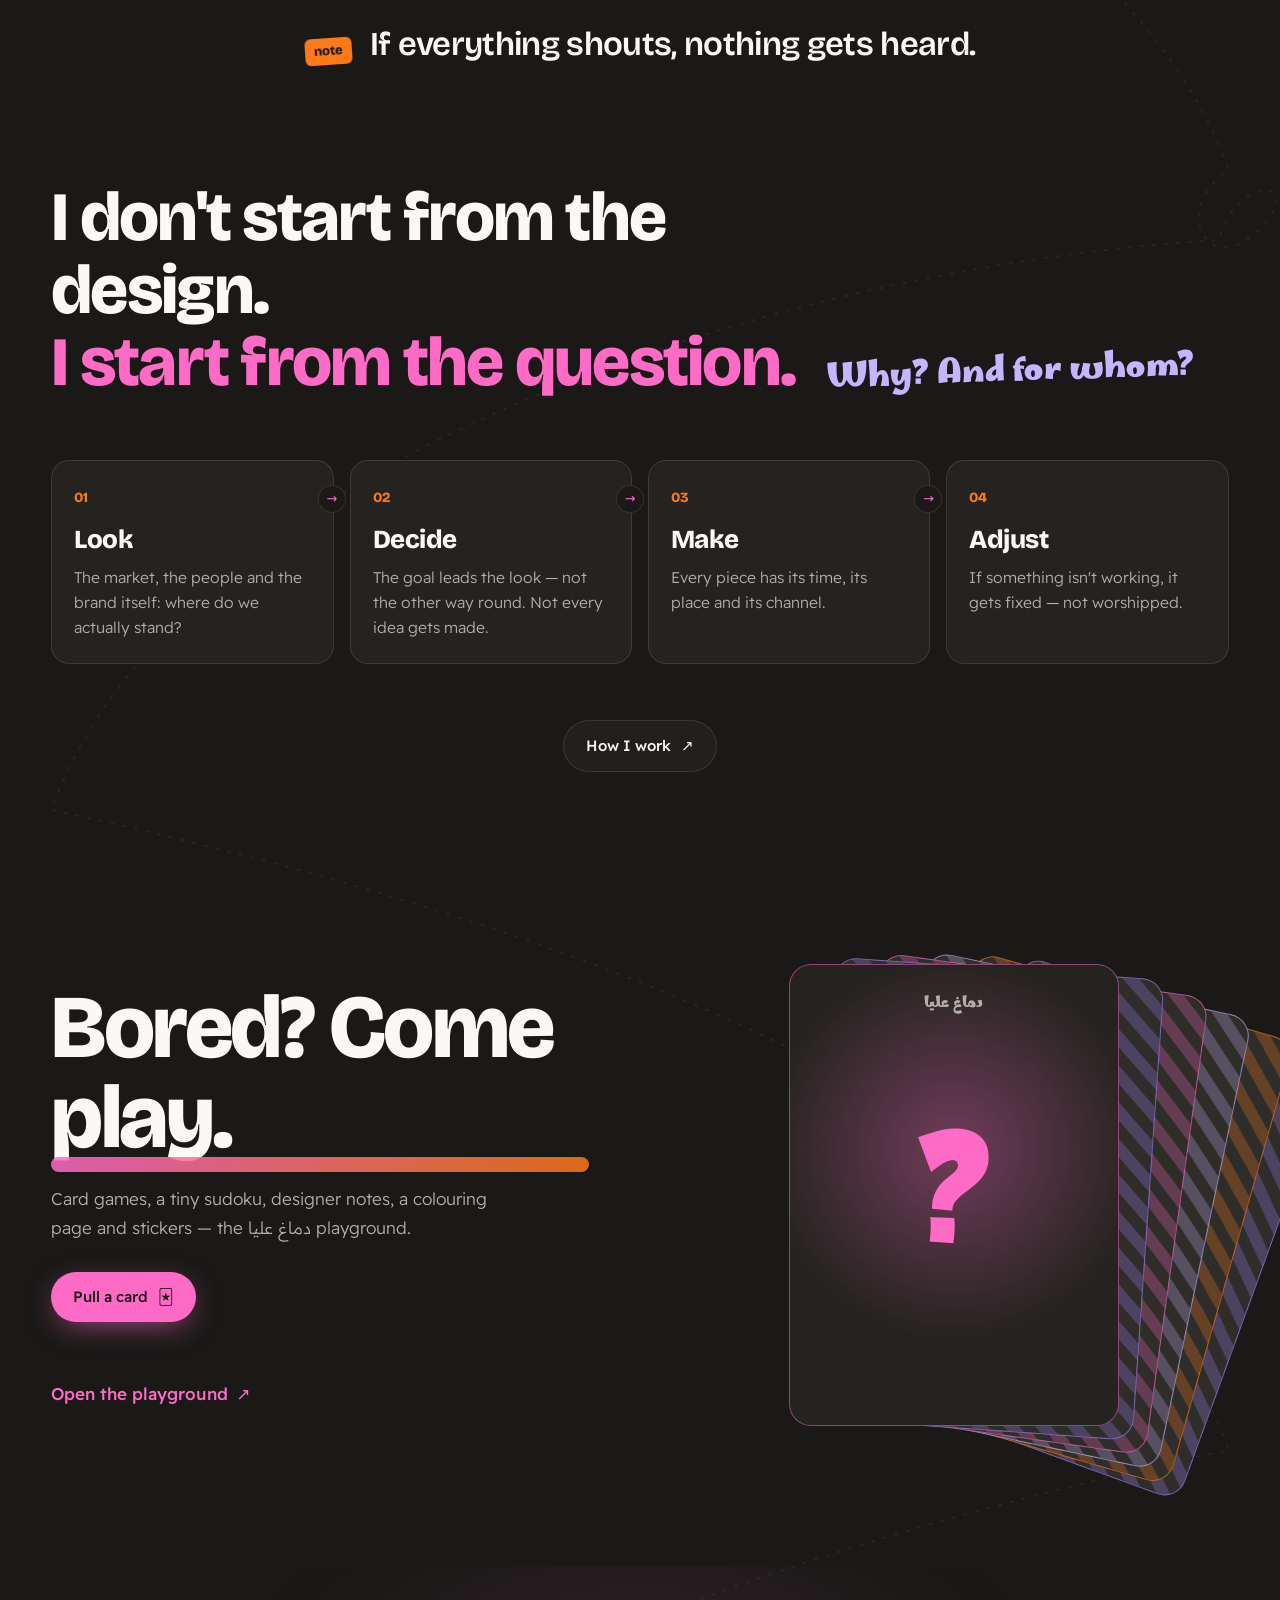
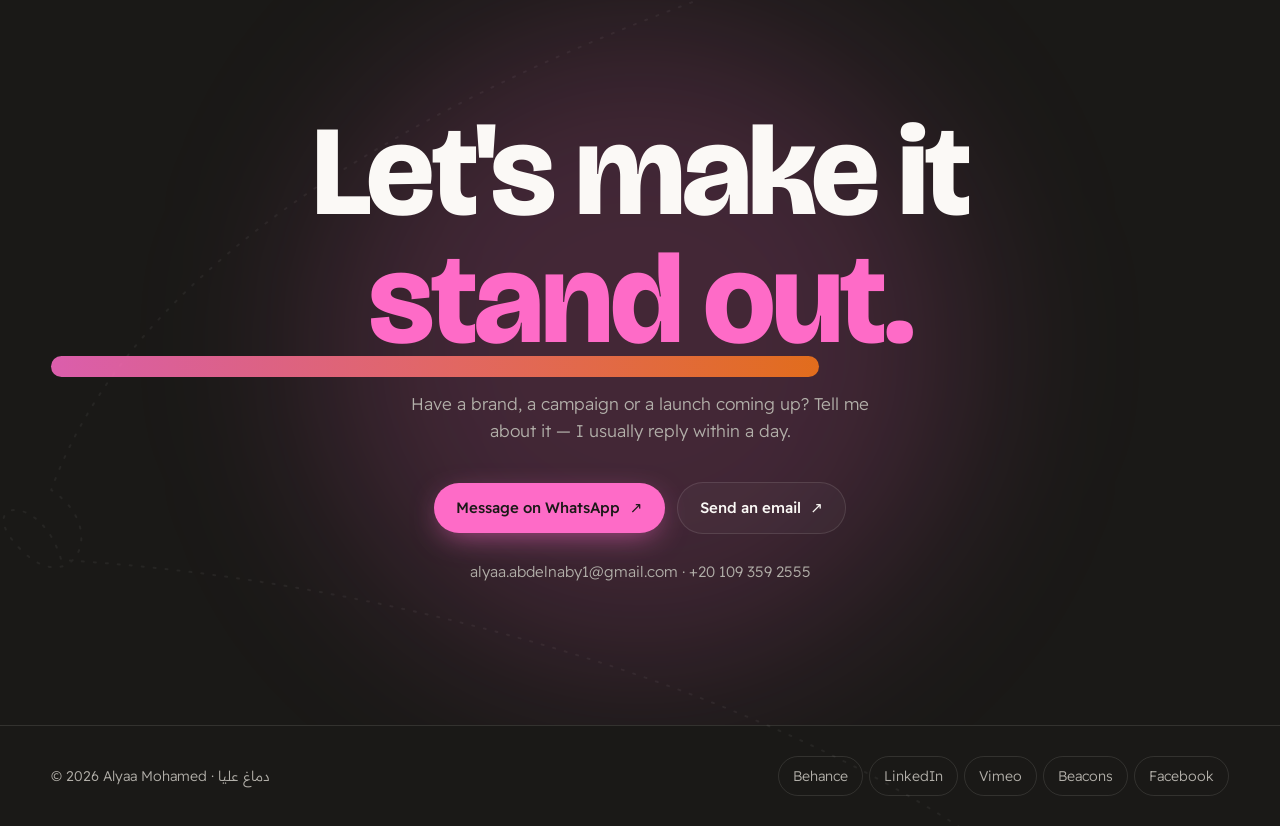
==== commit e4ed7908: "Card deck rewrite: emoji spell the film name, harder clues, verified lines, Kung Fu Panda and Forres" ====
--- a/index.html
+++ b/index.html
@@ -19,7 +19,7 @@
 <link rel="preconnect" href="https://fonts.googleapis.com">
 <link rel="preconnect" href="https://fonts.gstatic.com" crossorigin>
 <link href="https://fonts.googleapis.com/css2?family=Bricolage+Grotesque:opsz,wght@12..96,400;12..96,600;12..96,800&family=Readex+Pro:wght@300;400;500;600&family=Alexandria:wght@500;700;800&family=Marhey:wght@500;700&display=swap" rel="stylesheet">
-<link rel="stylesheet" href="assets/style.css?v=1124k">
+<link rel="stylesheet" href="assets/style.css?v=1124l">
 </head>
 <body class="reveal" data-page="home" data-title="">
 
@@ -219,9 +219,9 @@
   </div>
 </footer>
 
-<script src="assets/data.js?v=1124k"></script>
-<script src="assets/i18n.js?v=1124k"></script>
-<script src="assets/site.js?v=1124k"></script>
-<script src="assets/motion.js?v=1124k"></script>
+<script src="assets/data.js?v=1124l"></script>
+<script src="assets/i18n.js?v=1124l"></script>
+<script src="assets/site.js?v=1124l"></script>
+<script src="assets/motion.js?v=1124l"></script>
 </body>
 </html>
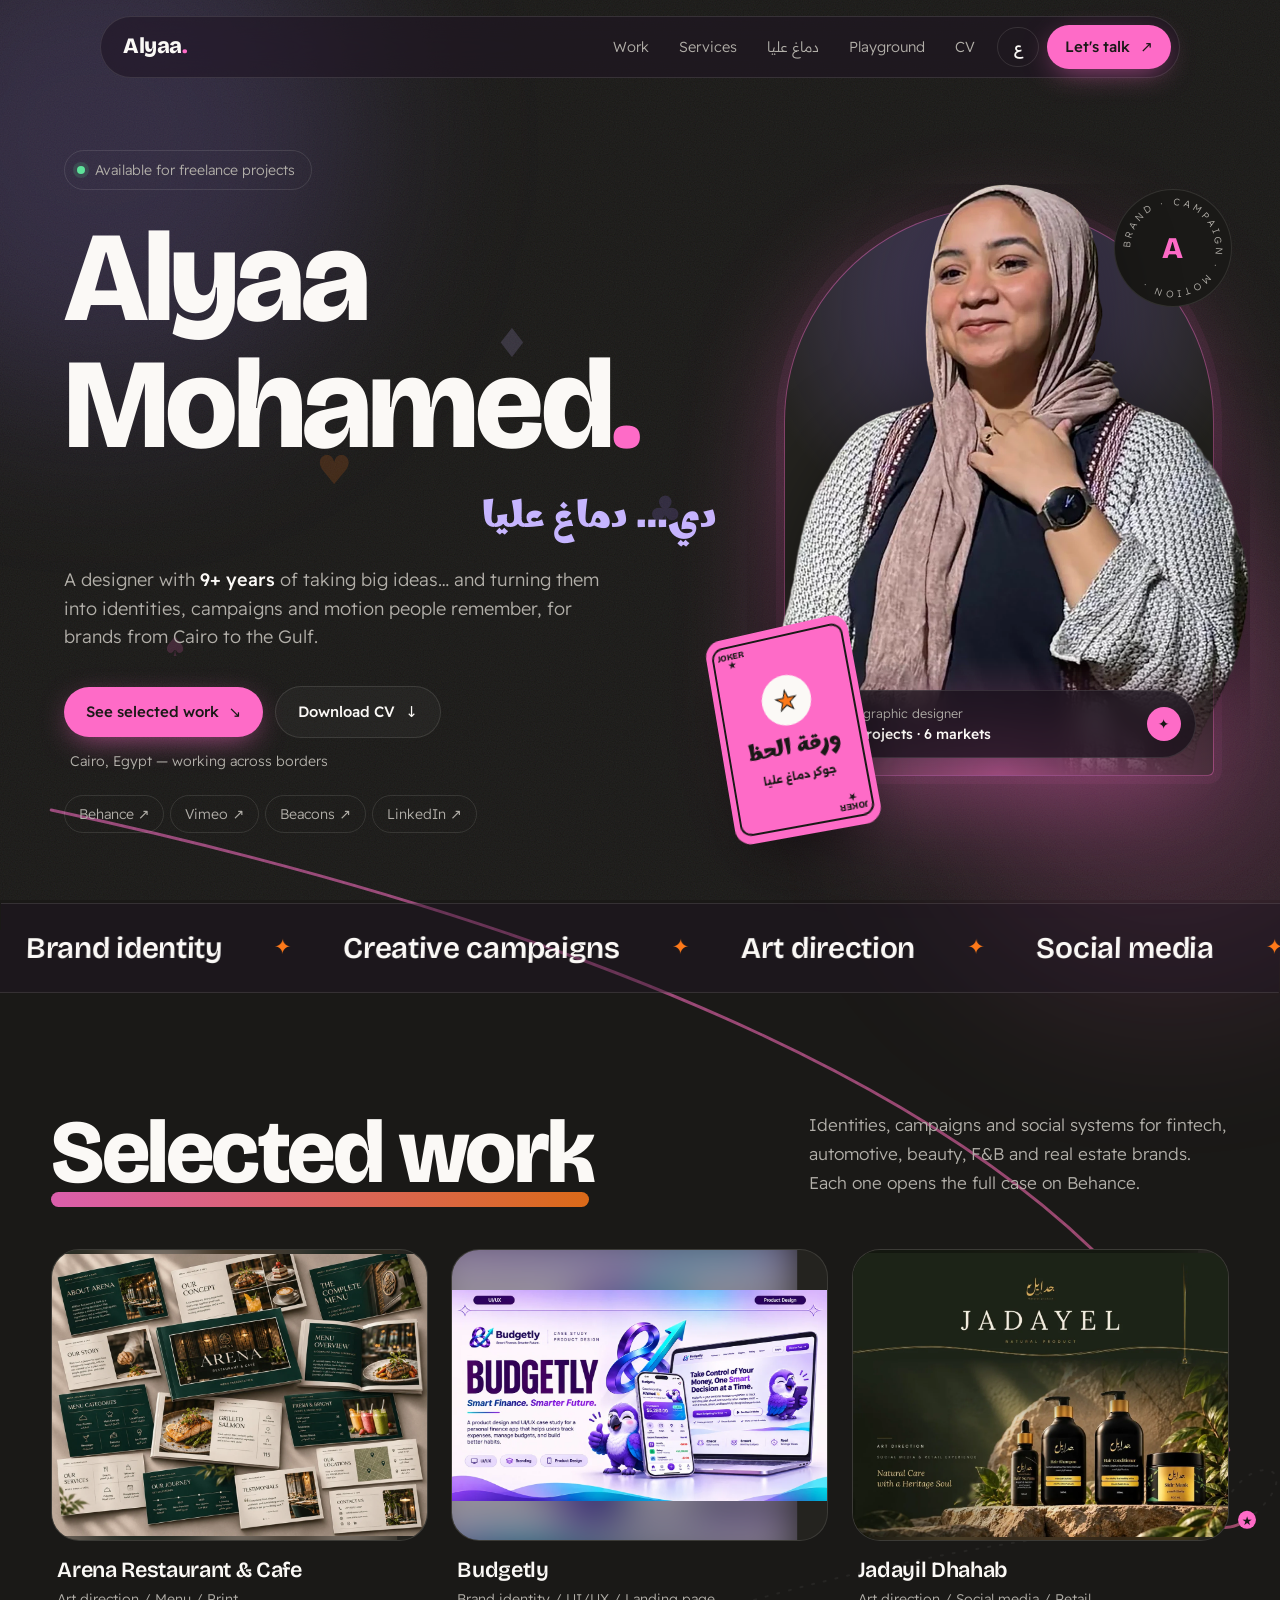
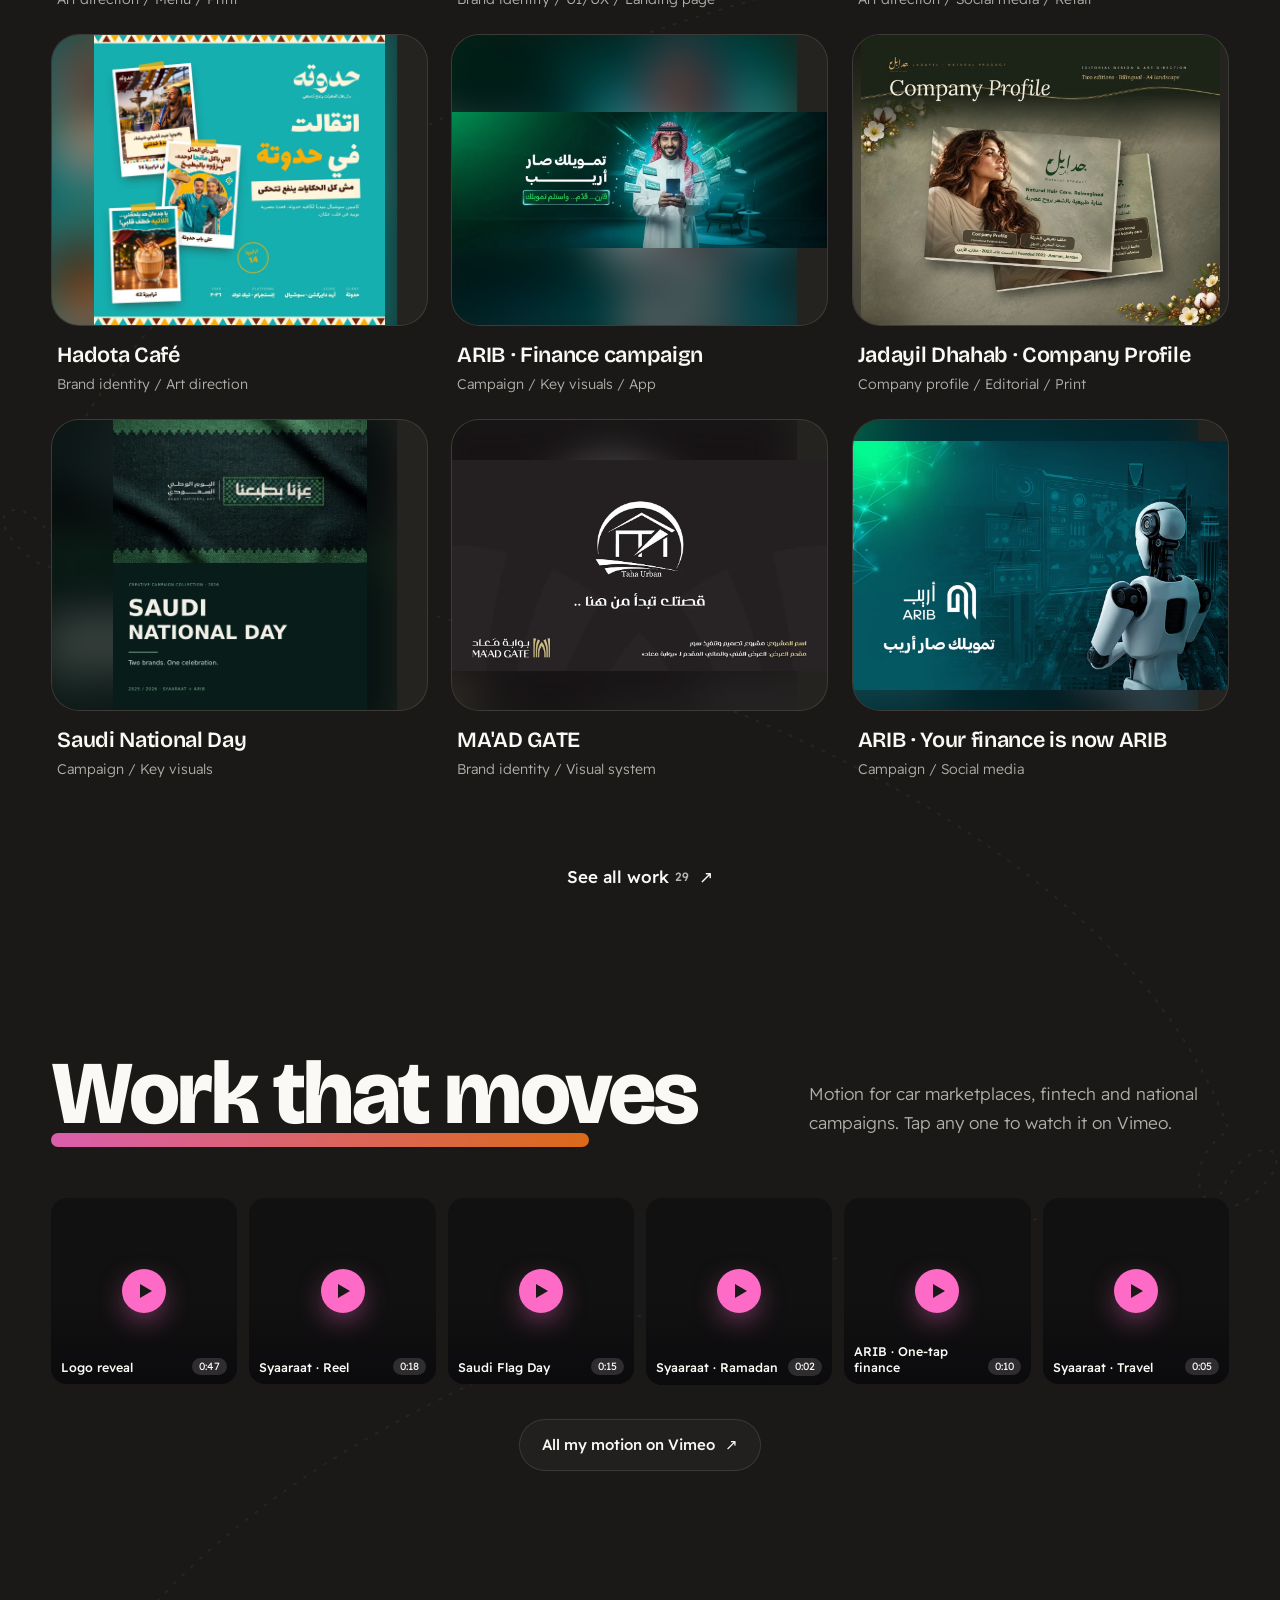
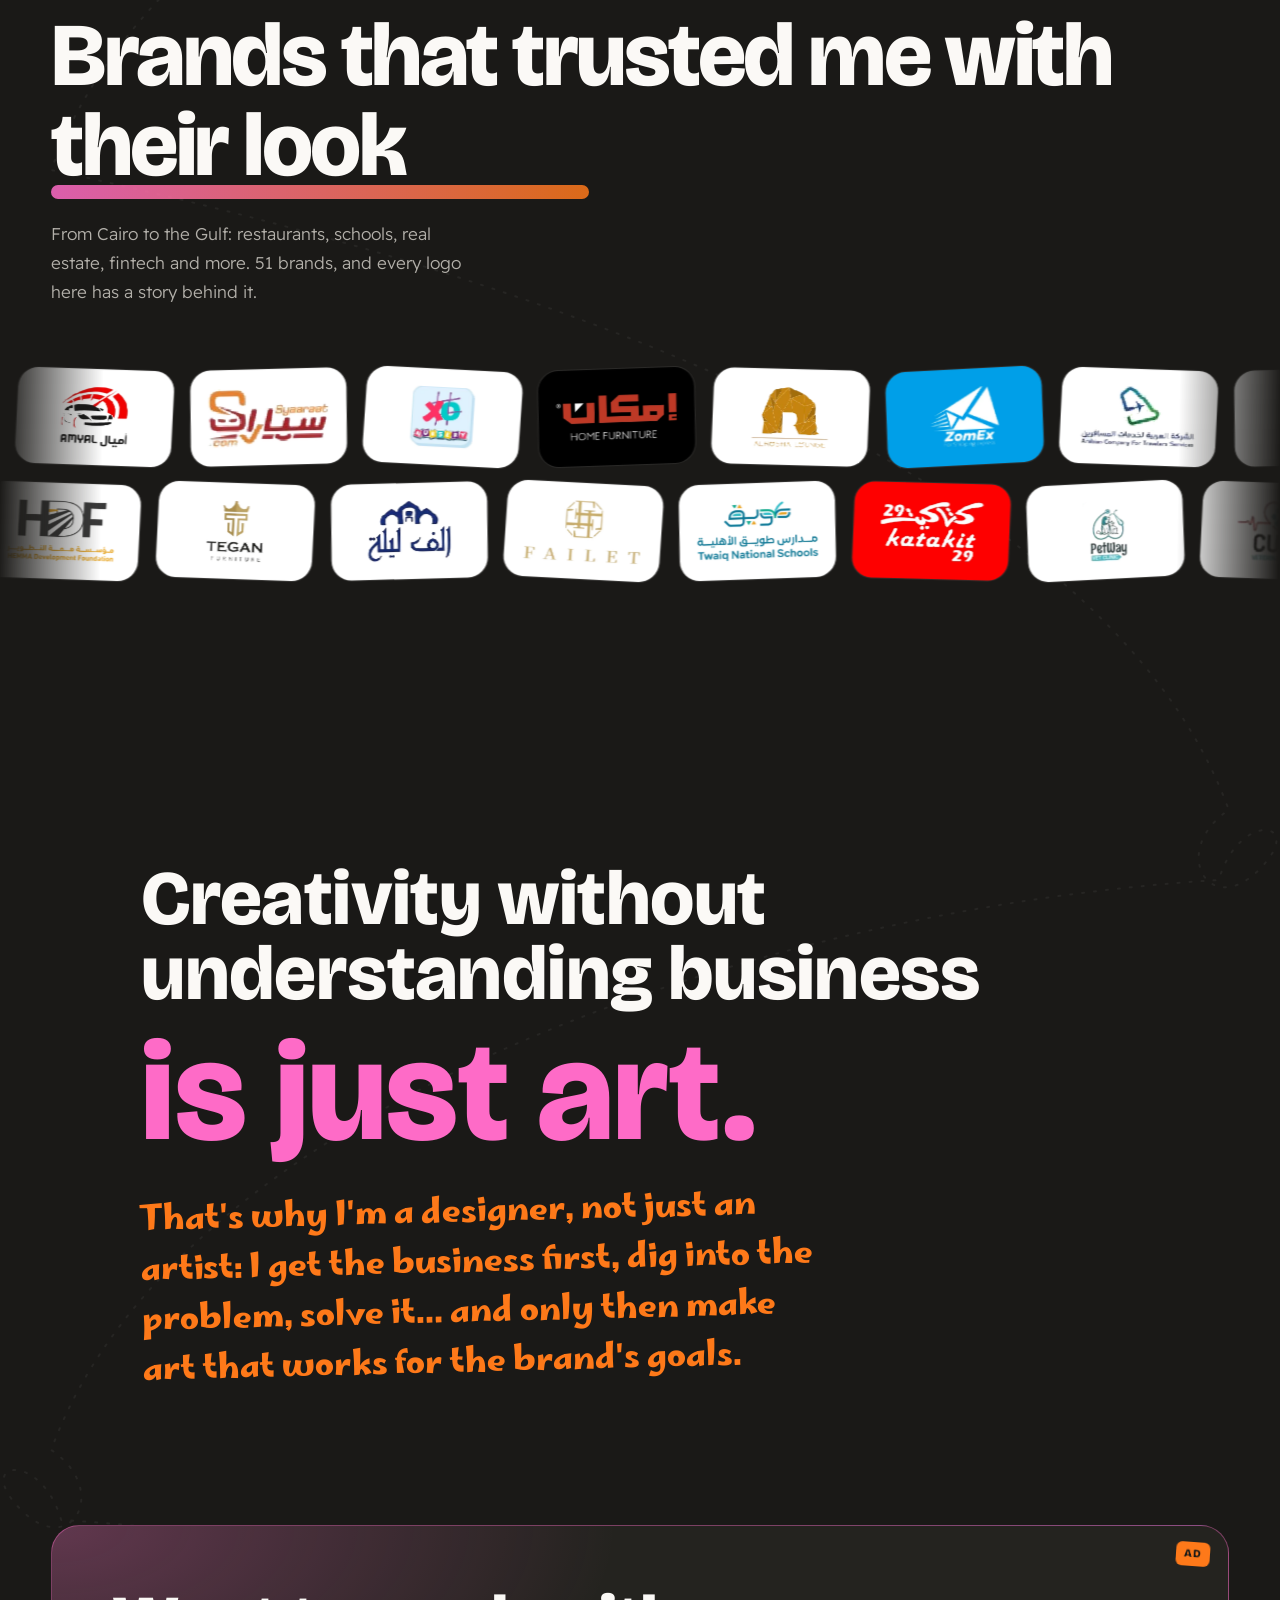
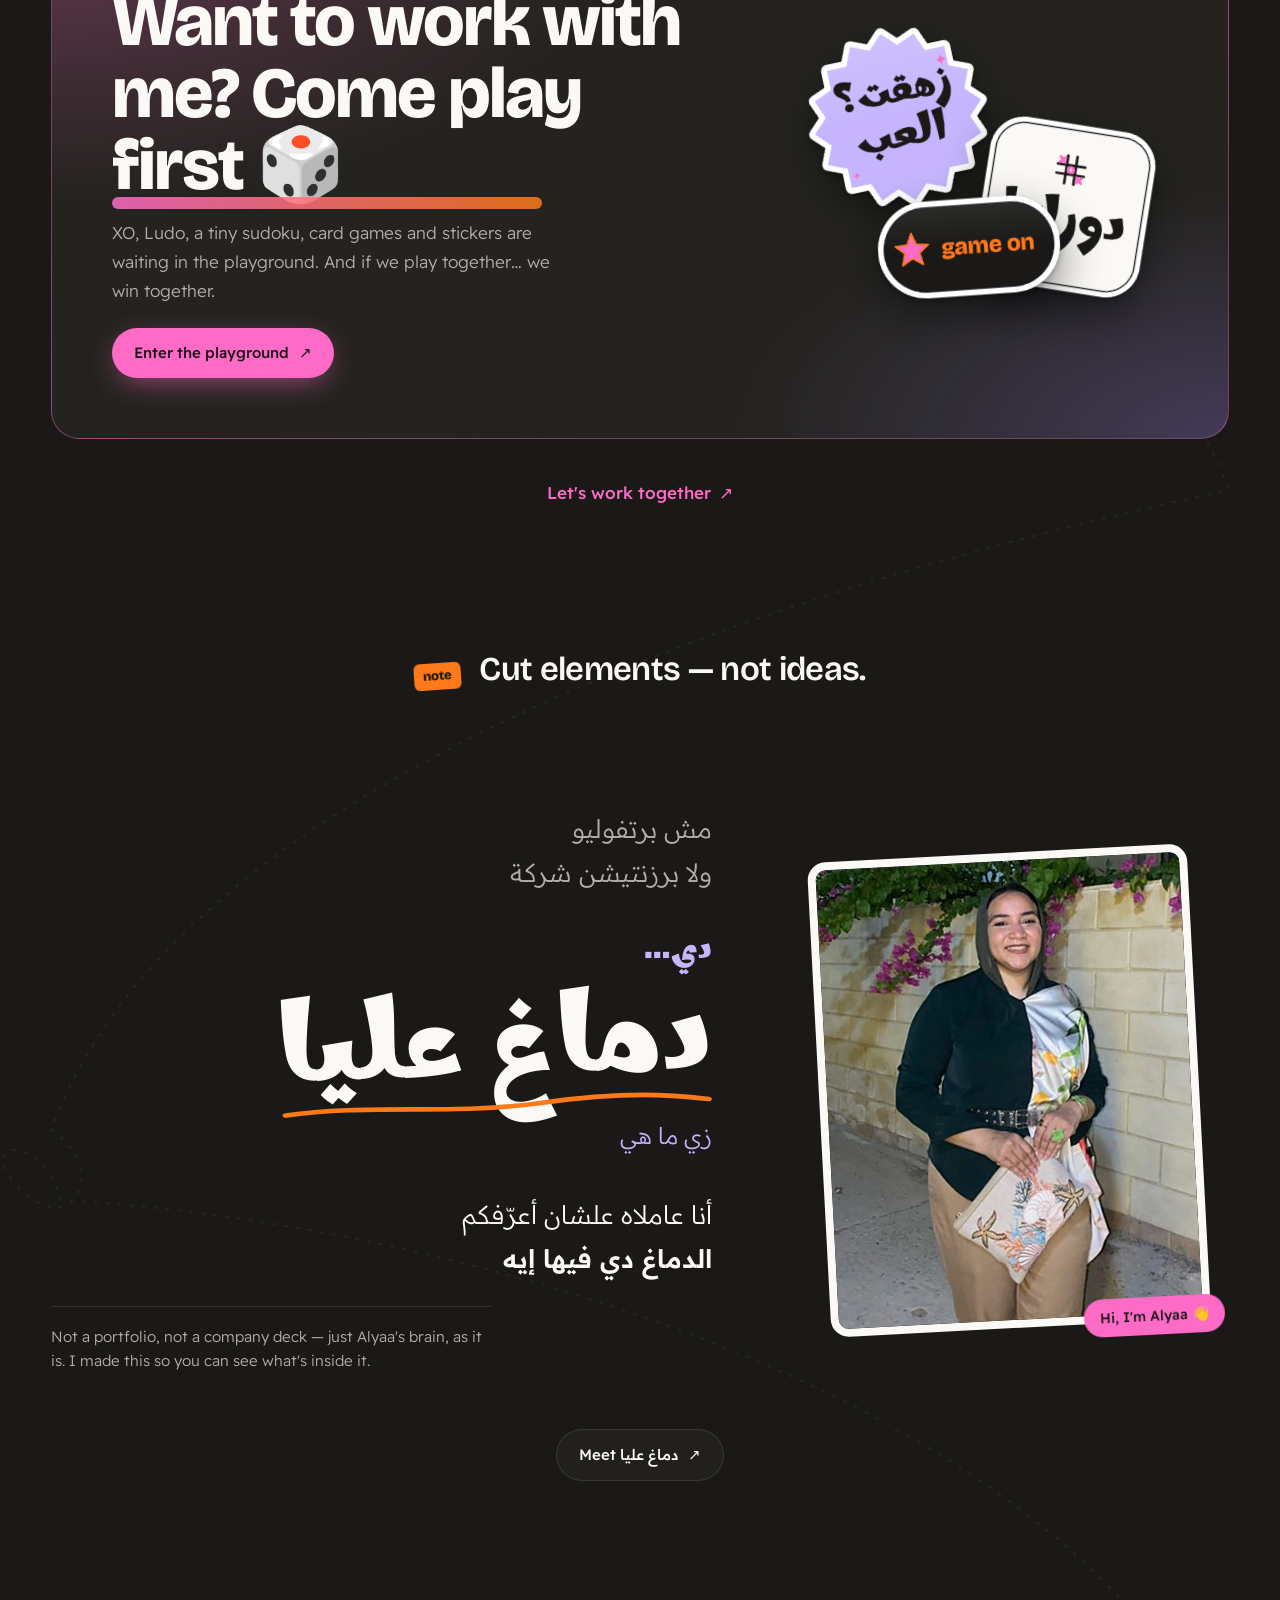
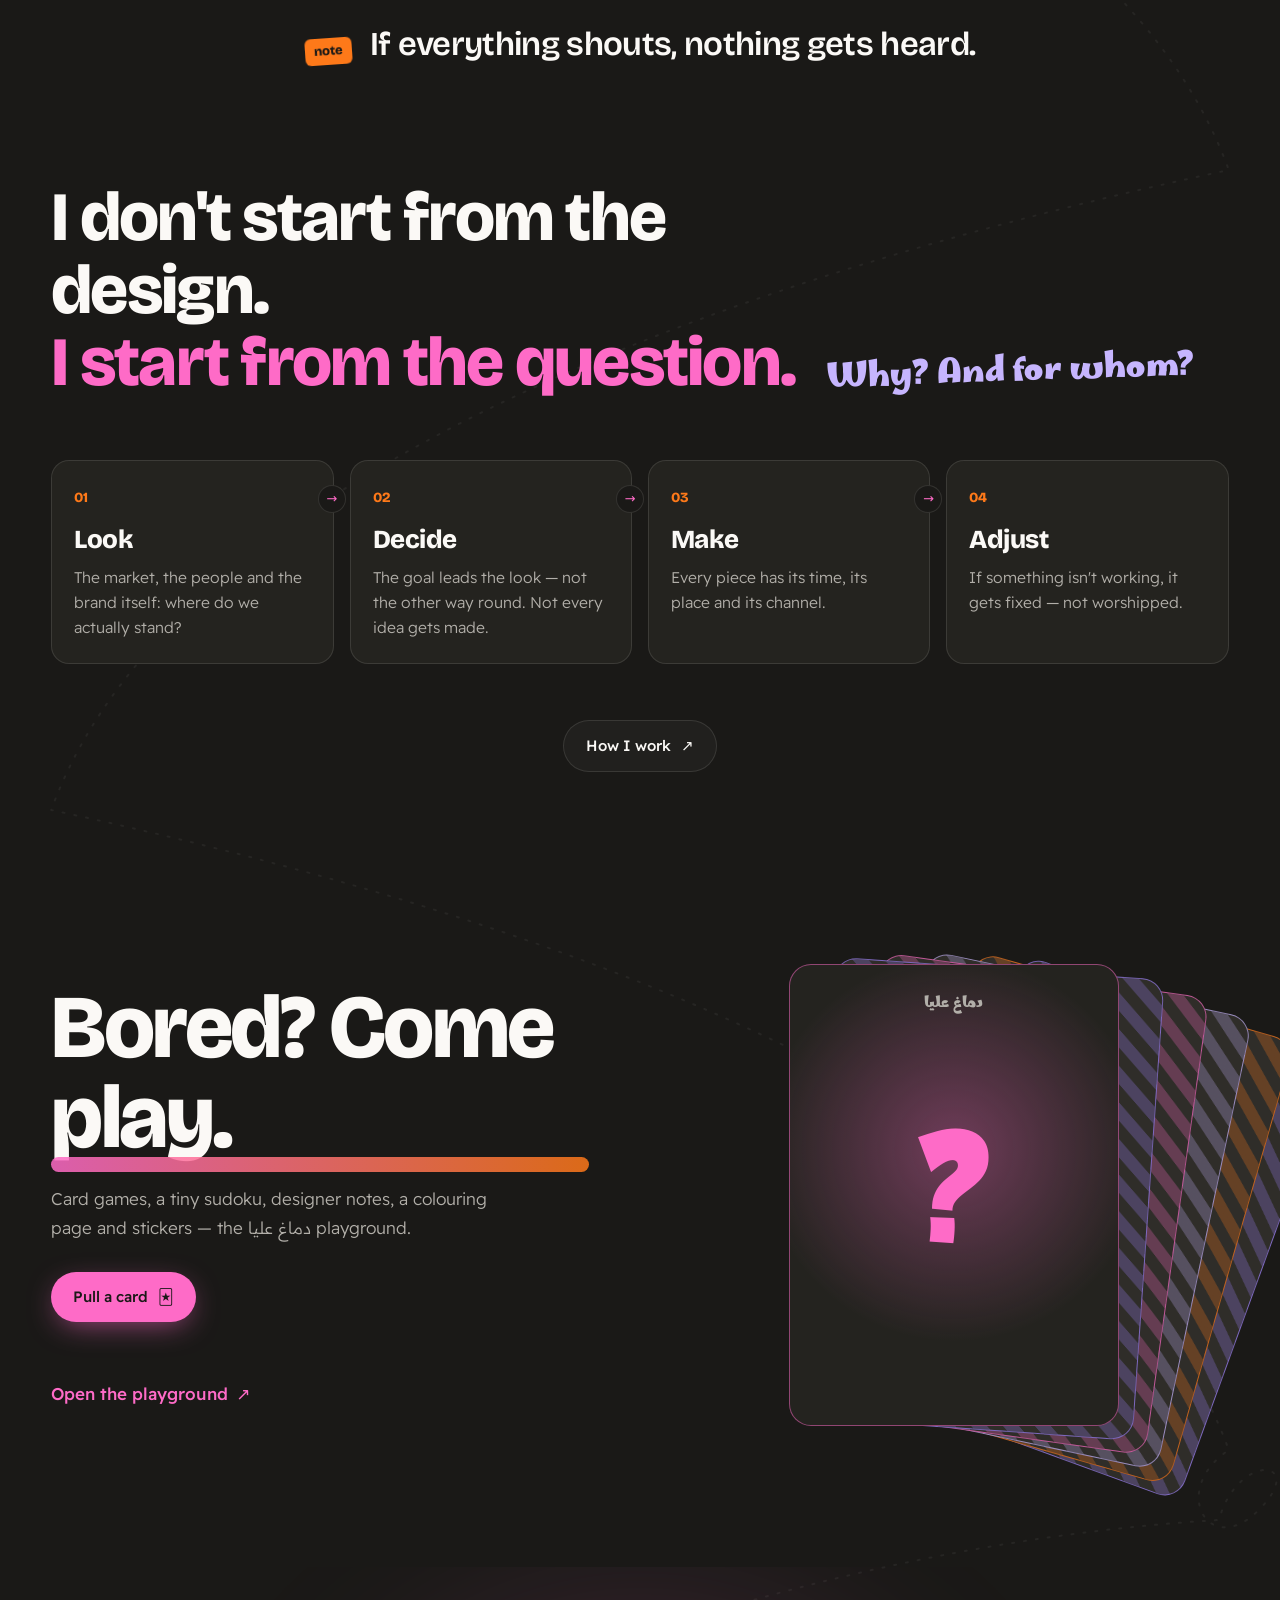
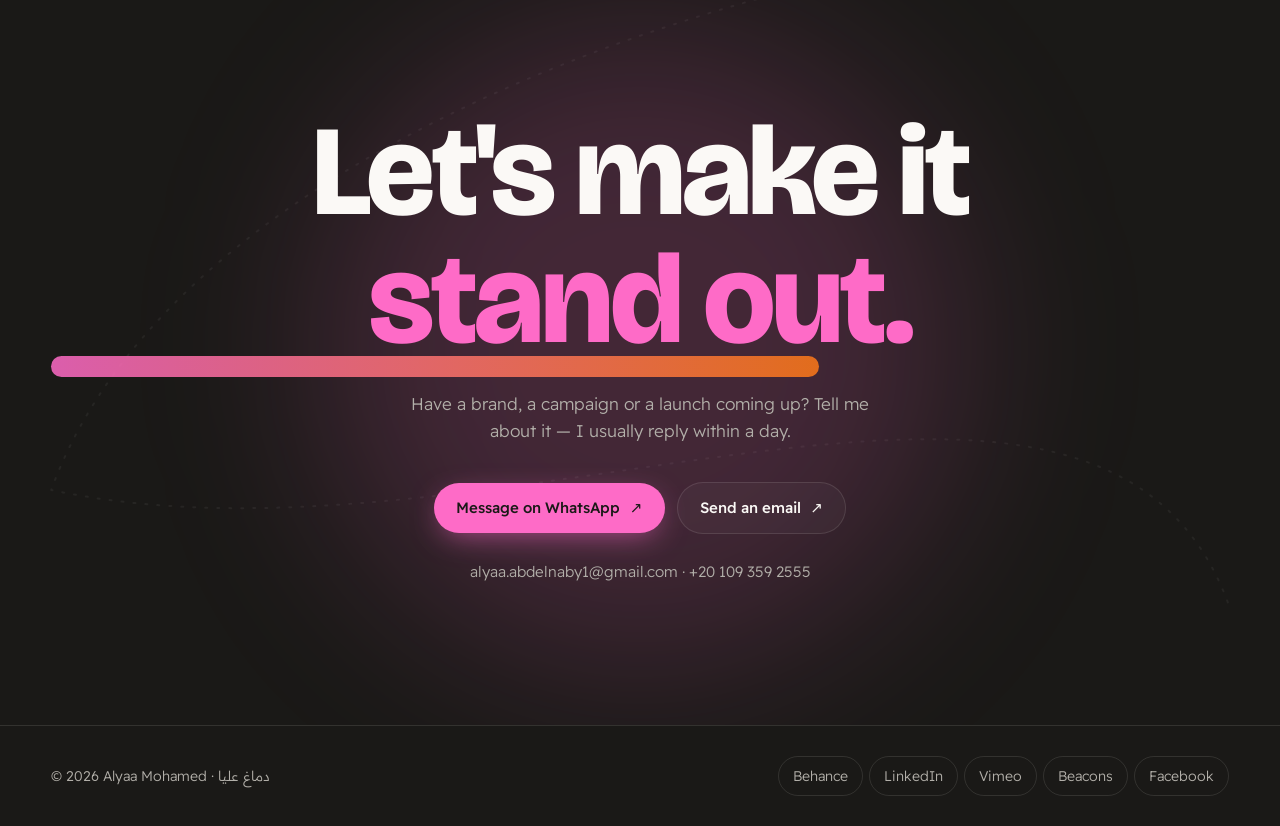
==== commit 5bc53aa8: "Add Syaaraat.com campaign from Behance to the work grid Co-Authored-By: Claude Opus 5.5 <noreply@ant" ====
--- a/index.html
+++ b/index.html
@@ -19,7 +19,7 @@
 <link rel="preconnect" href="https://fonts.googleapis.com">
 <link rel="preconnect" href="https://fonts.gstatic.com" crossorigin>
 <link href="https://fonts.googleapis.com/css2?family=Bricolage+Grotesque:opsz,wght@12..96,400;12..96,600;12..96,800&family=Readex+Pro:wght@300;400;500;600&family=Alexandria:wght@500;700;800&family=Marhey:wght@500;700&display=swap" rel="stylesheet">
-<link rel="stylesheet" href="assets/style.css?v=1124l">
+<link rel="stylesheet" href="assets/style.css?v=1124m">
 </head>
 <body class="reveal" data-page="home" data-title="">
 
@@ -219,9 +219,9 @@
   </div>
 </footer>
 
-<script src="assets/data.js?v=1124l"></script>
-<script src="assets/i18n.js?v=1124l"></script>
-<script src="assets/site.js?v=1124l"></script>
-<script src="assets/motion.js?v=1124l"></script>
+<script src="assets/data.js?v=1124m"></script>
+<script src="assets/i18n.js?v=1124m"></script>
+<script src="assets/site.js?v=1124m"></script>
+<script src="assets/motion.js?v=1124m"></script>
 </body>
 </html>
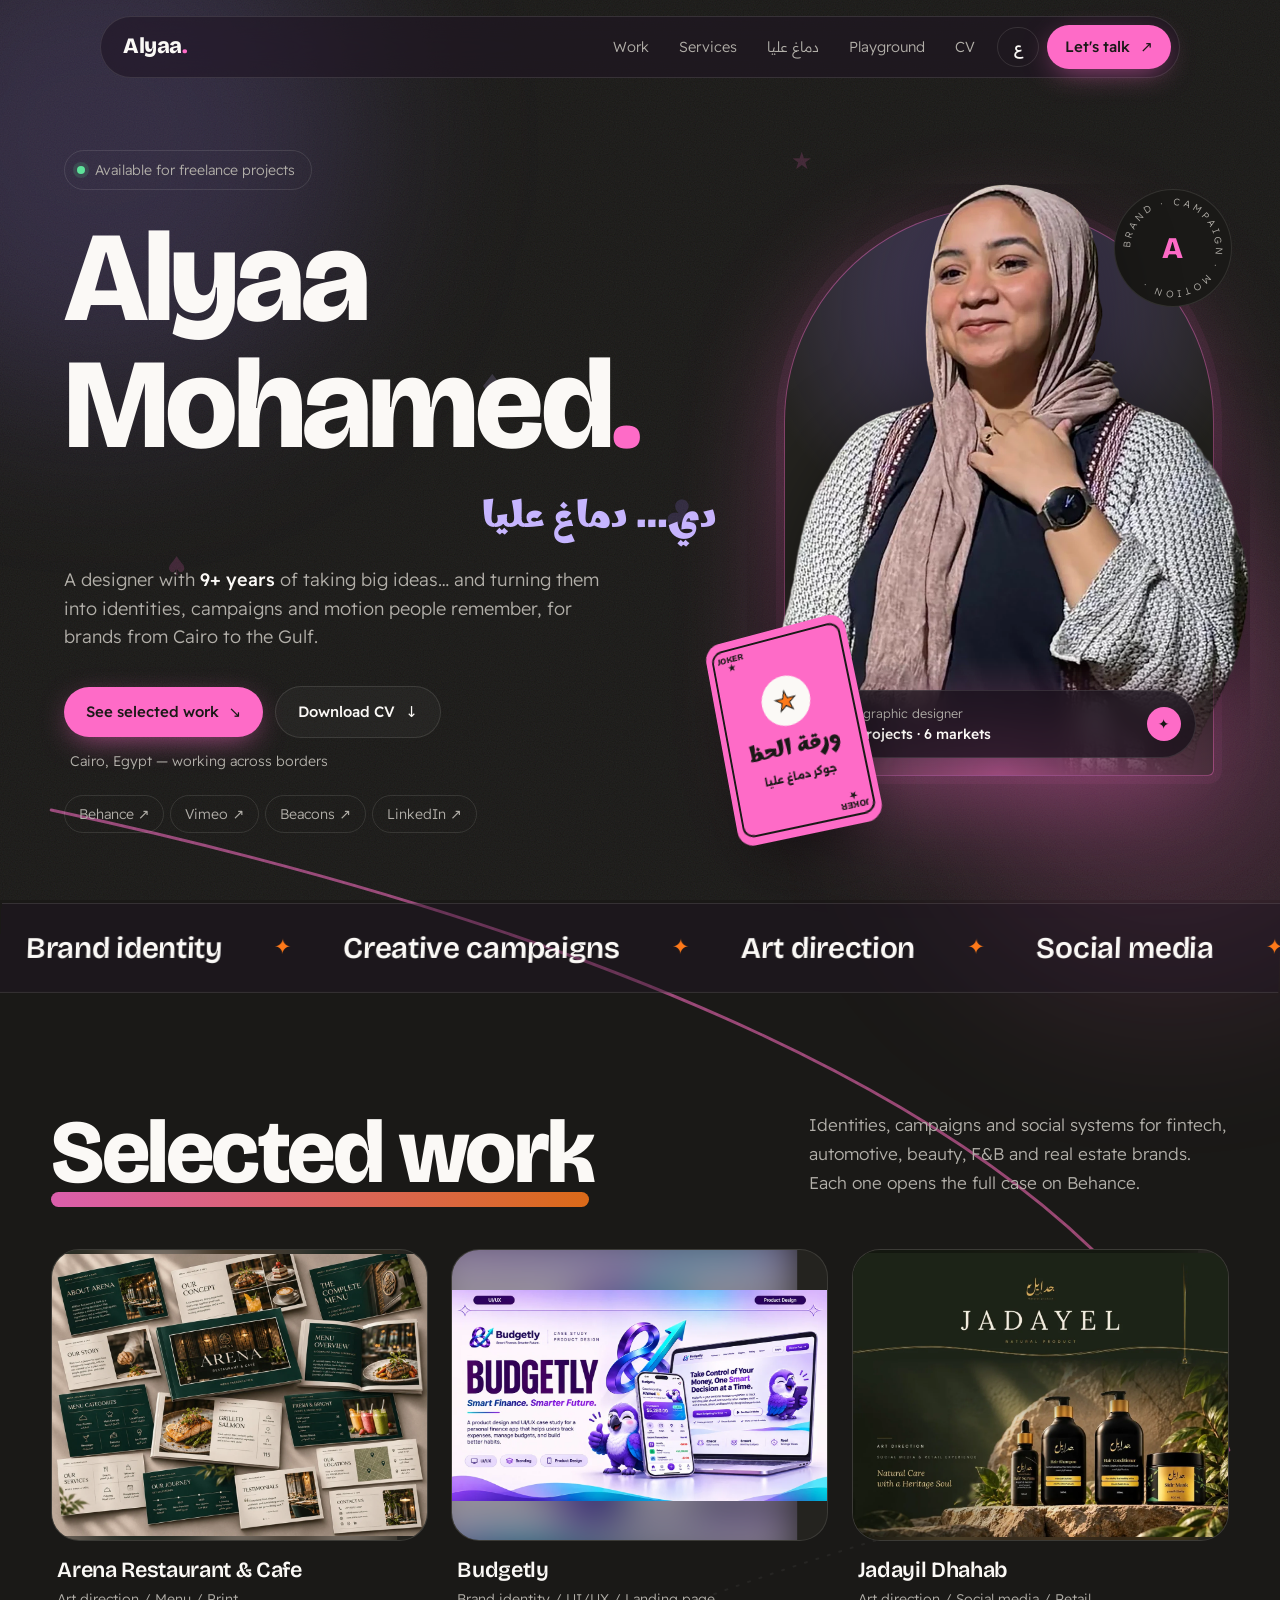
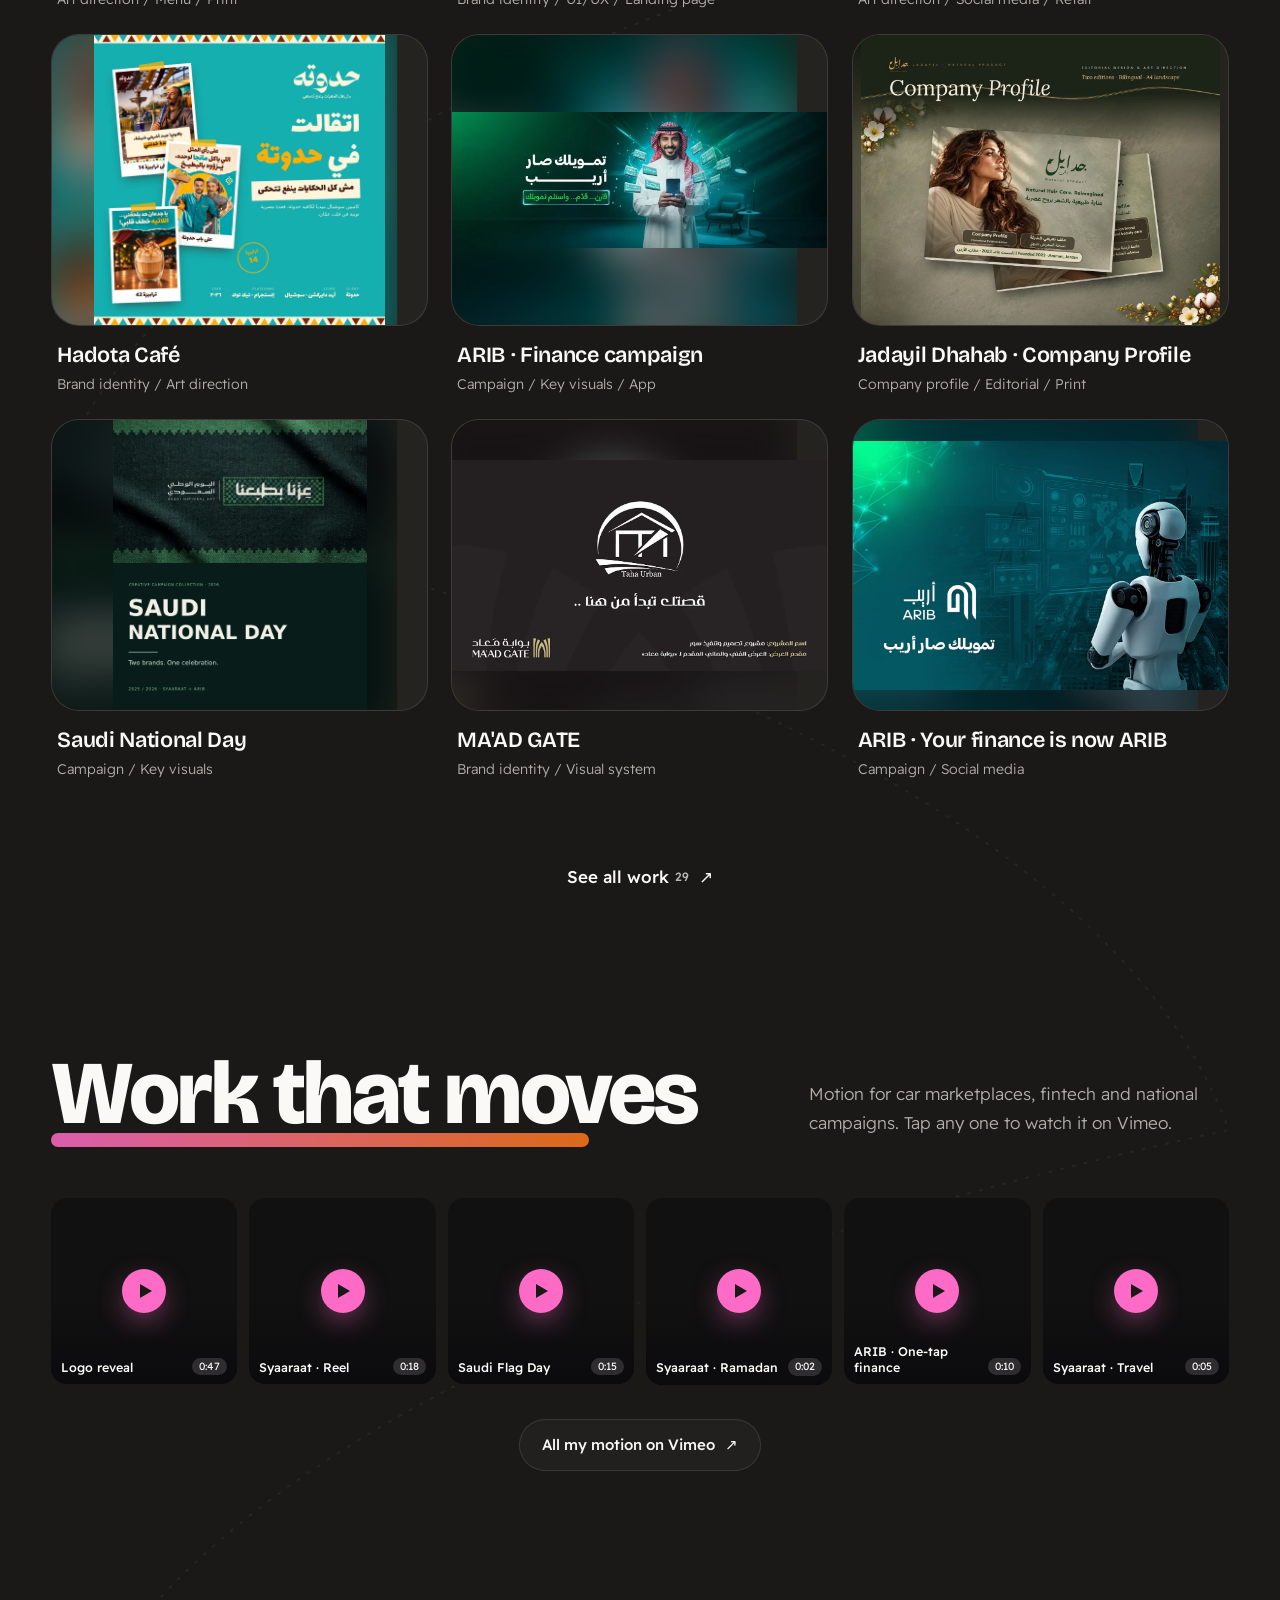
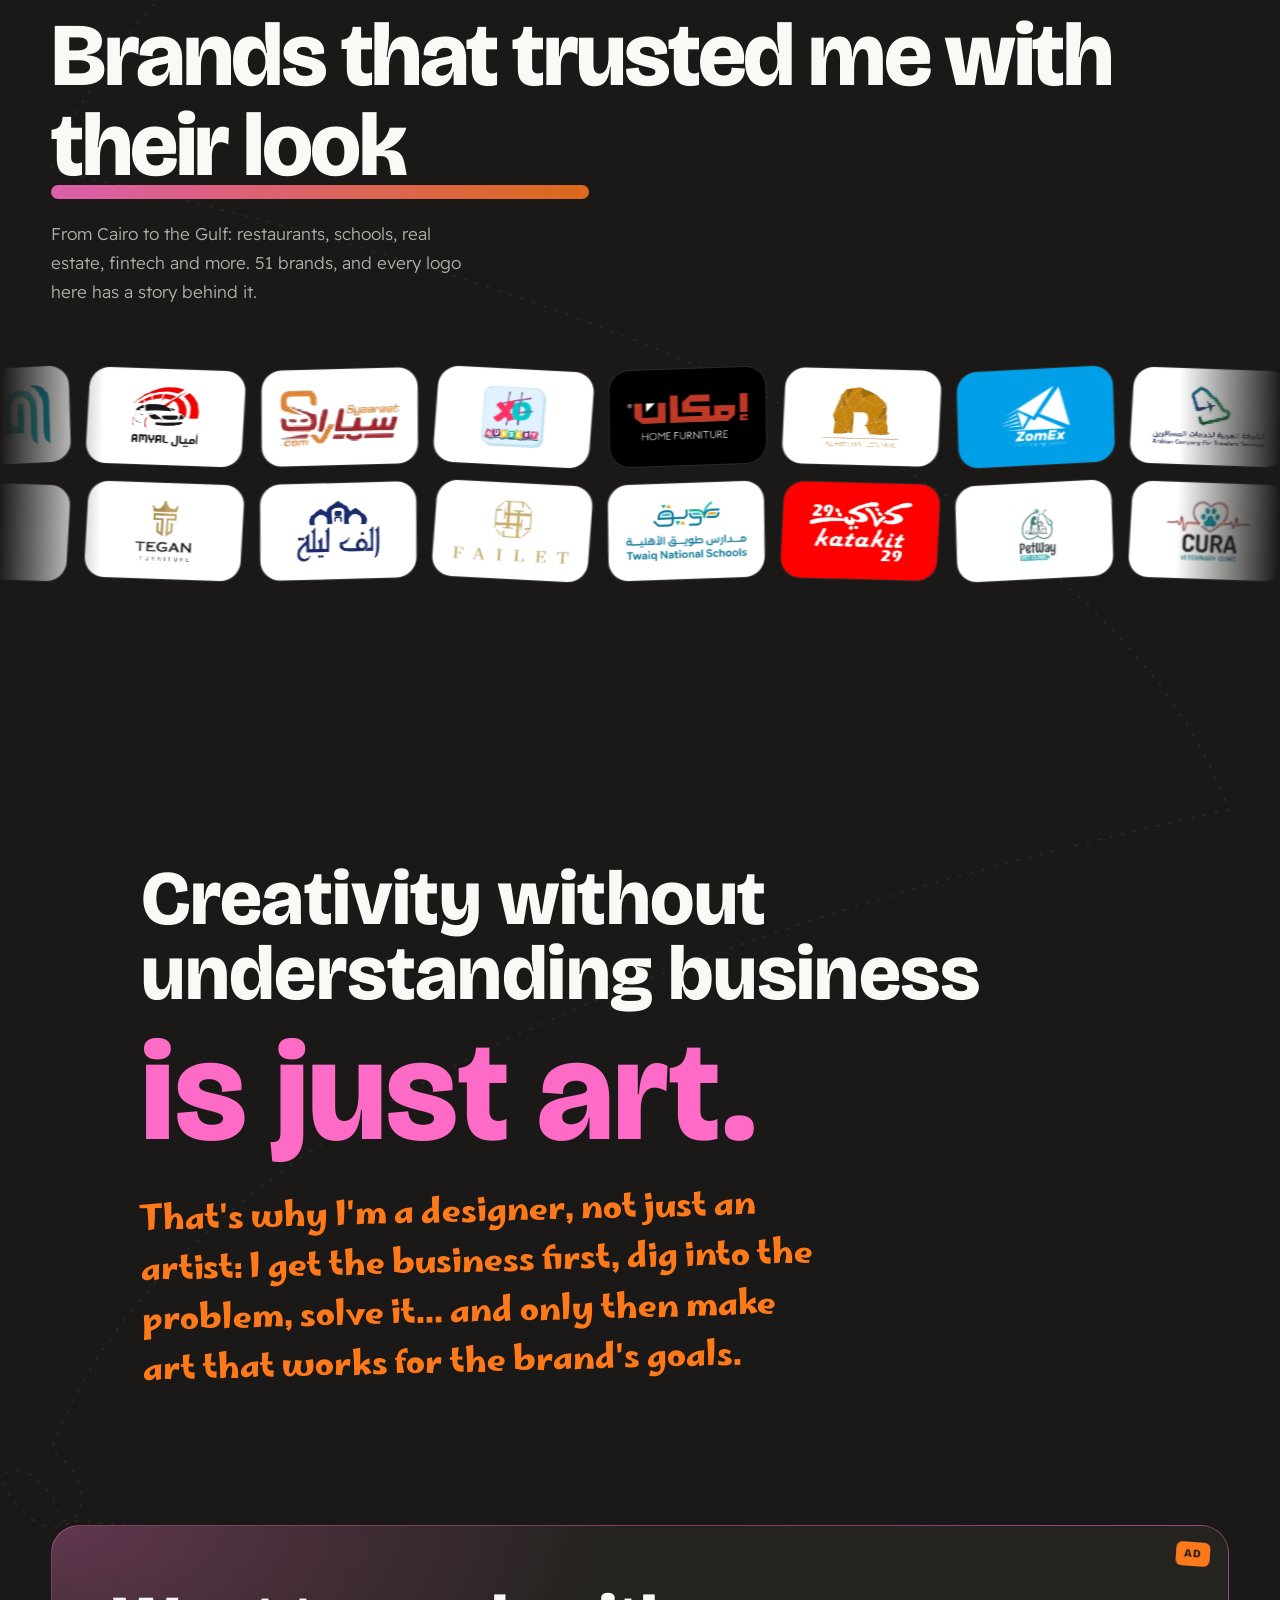
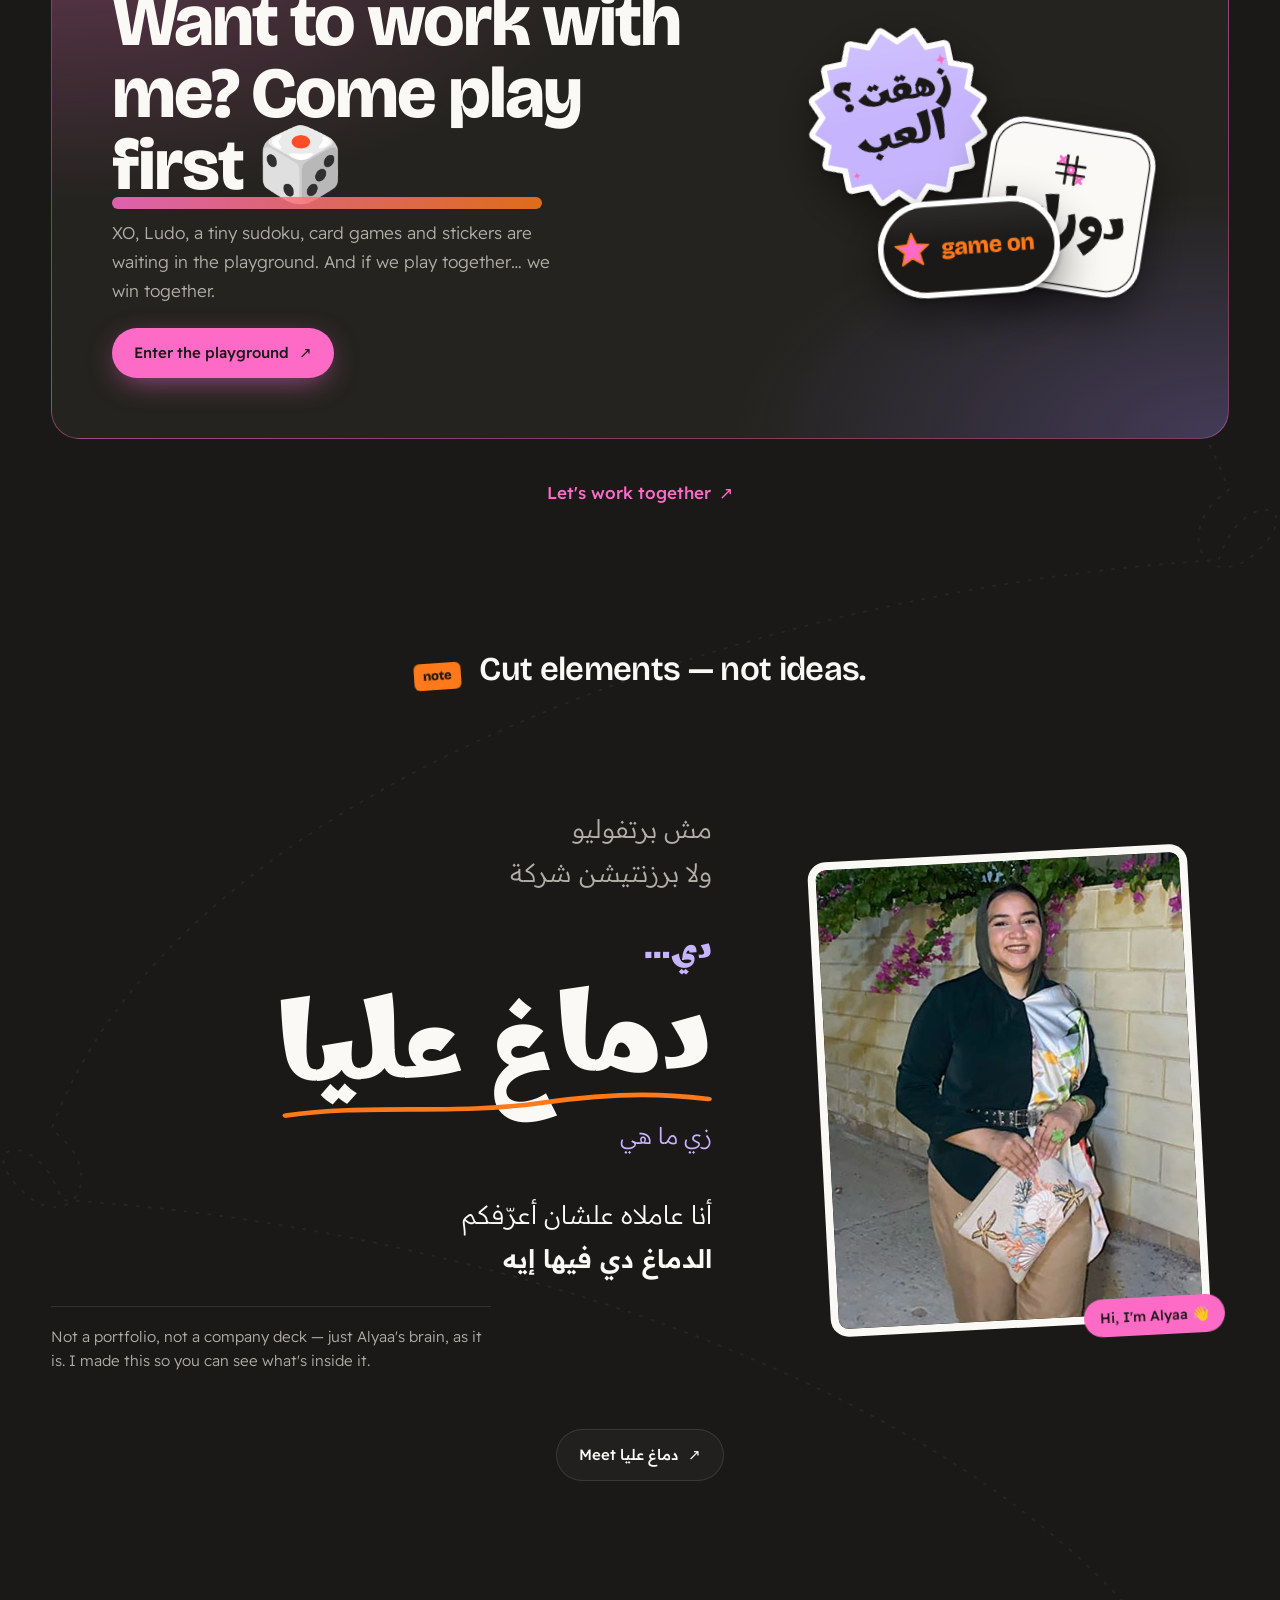
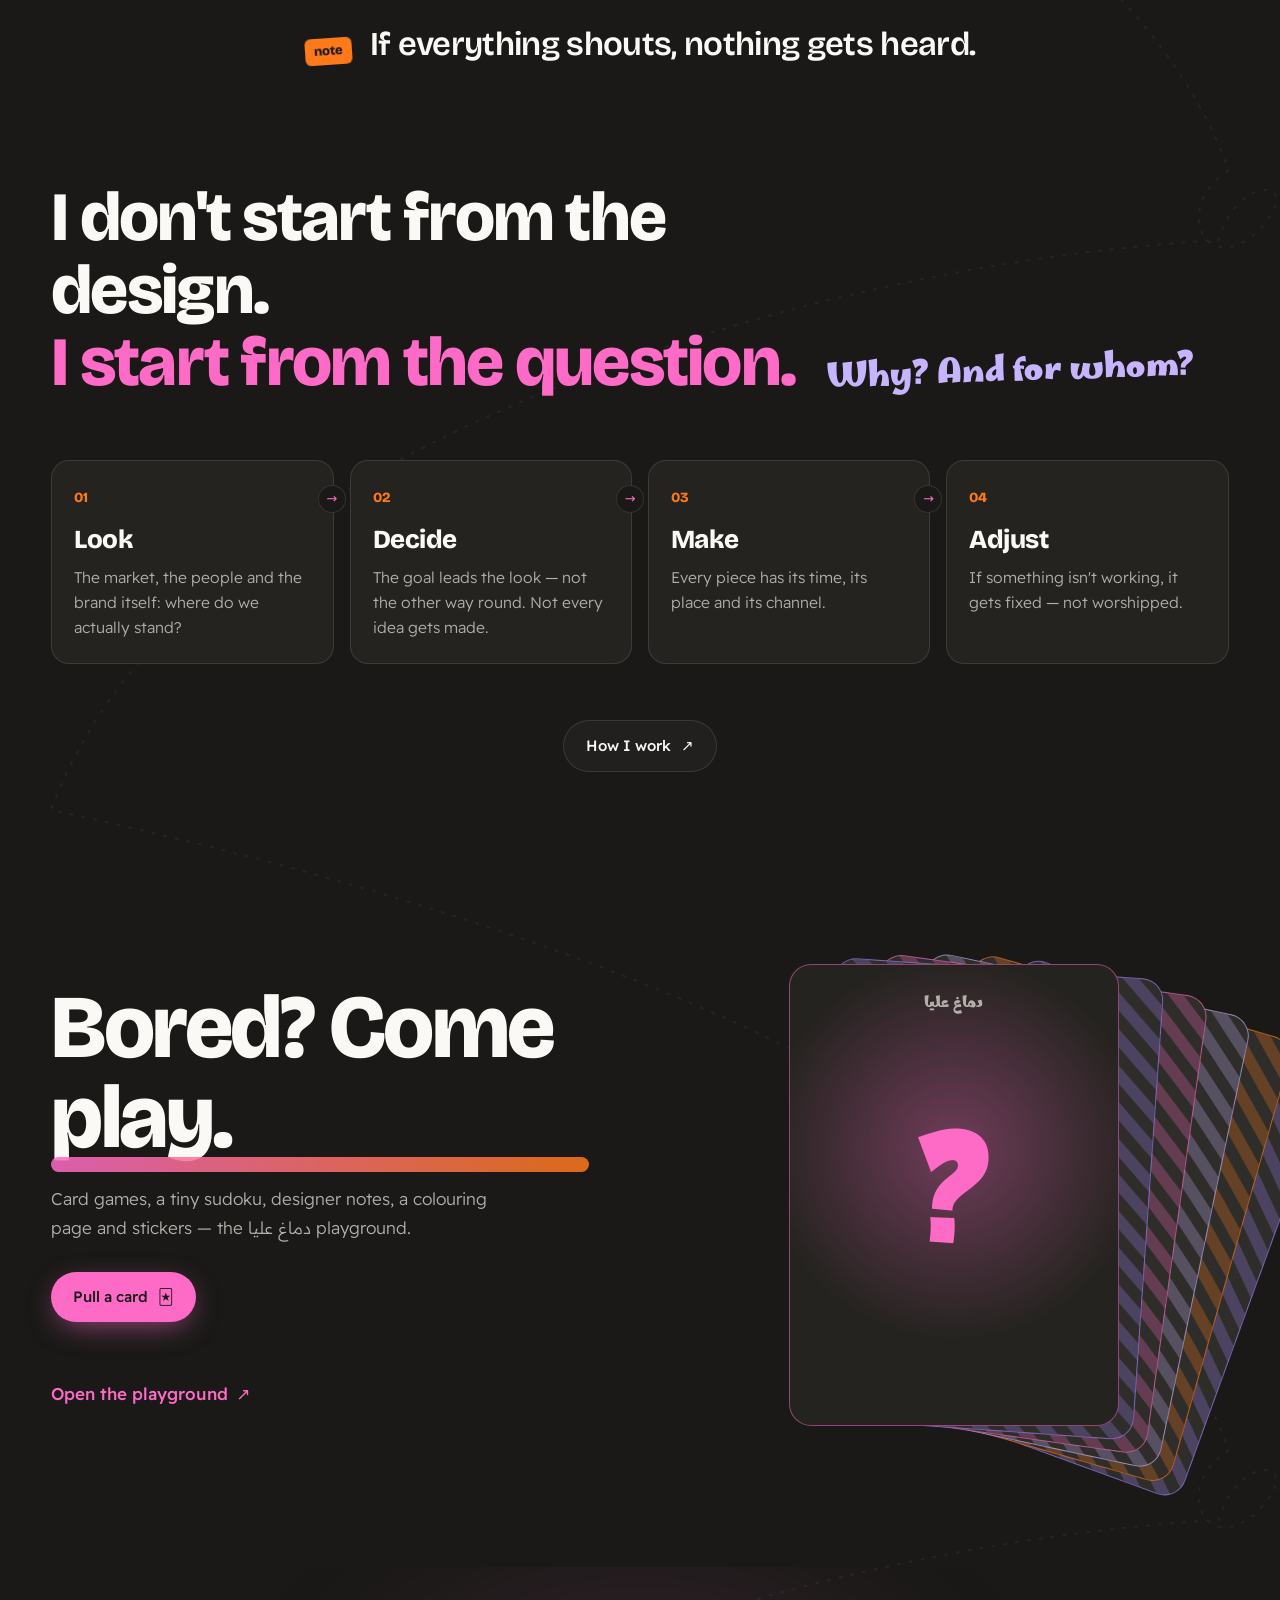
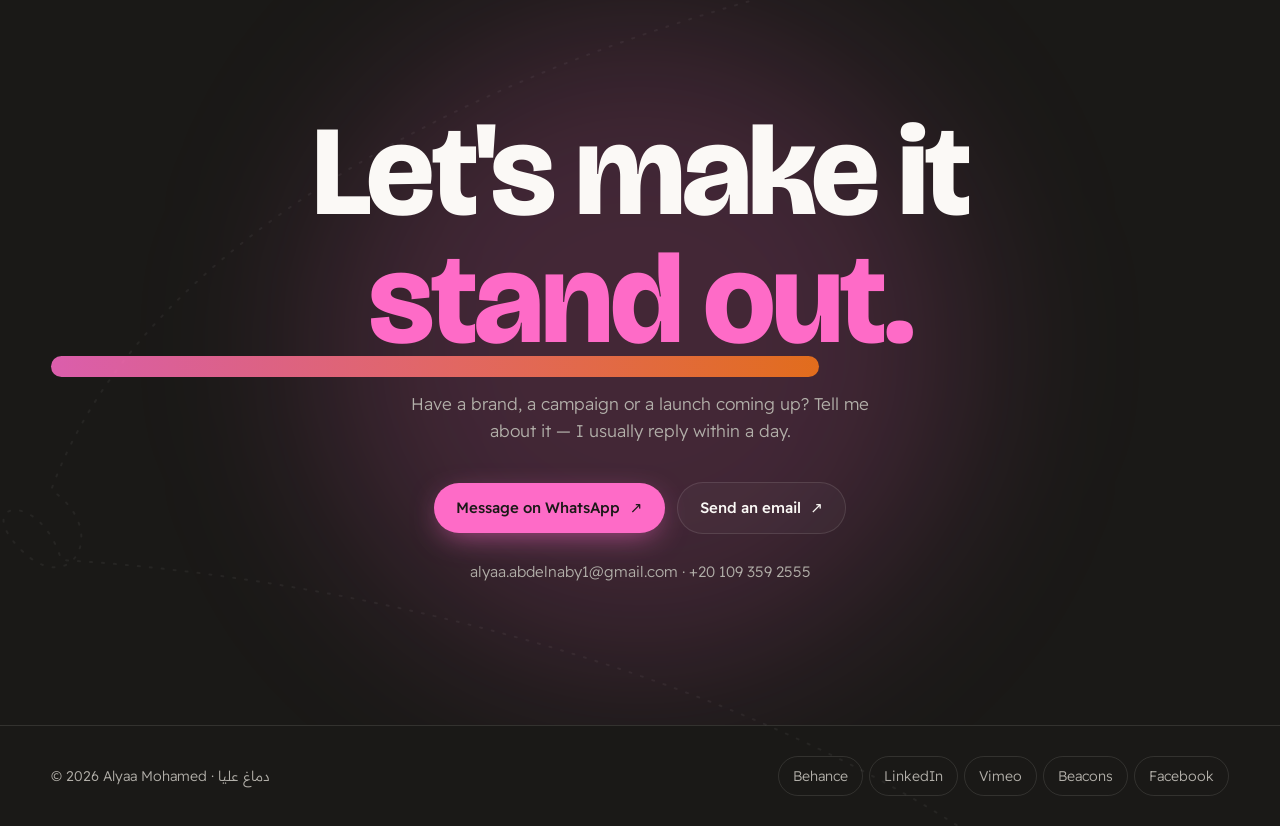
==== commit 3ea824b4: "Work cards fall back to the Behance cover when there's no local one Co-Authored-By: Claude Opus 5.5 " ====
--- a/index.html
+++ b/index.html
@@ -19,7 +19,7 @@
 <link rel="preconnect" href="https://fonts.googleapis.com">
 <link rel="preconnect" href="https://fonts.gstatic.com" crossorigin>
 <link href="https://fonts.googleapis.com/css2?family=Bricolage+Grotesque:opsz,wght@12..96,400;12..96,600;12..96,800&family=Readex+Pro:wght@300;400;500;600&family=Alexandria:wght@500;700;800&family=Marhey:wght@500;700&display=swap" rel="stylesheet">
-<link rel="stylesheet" href="assets/style.css?v=1124m">
+<link rel="stylesheet" href="assets/style.css?v=1124n">
 </head>
 <body class="reveal" data-page="home" data-title="">
 
@@ -219,9 +219,9 @@
   </div>
 </footer>
 
-<script src="assets/data.js?v=1124m"></script>
-<script src="assets/i18n.js?v=1124m"></script>
-<script src="assets/site.js?v=1124m"></script>
-<script src="assets/motion.js?v=1124m"></script>
+<script src="assets/data.js?v=1124n"></script>
+<script src="assets/i18n.js?v=1124n"></script>
+<script src="assets/site.js?v=1124n"></script>
+<script src="assets/motion.js?v=1124n"></script>
 </body>
 </html>
